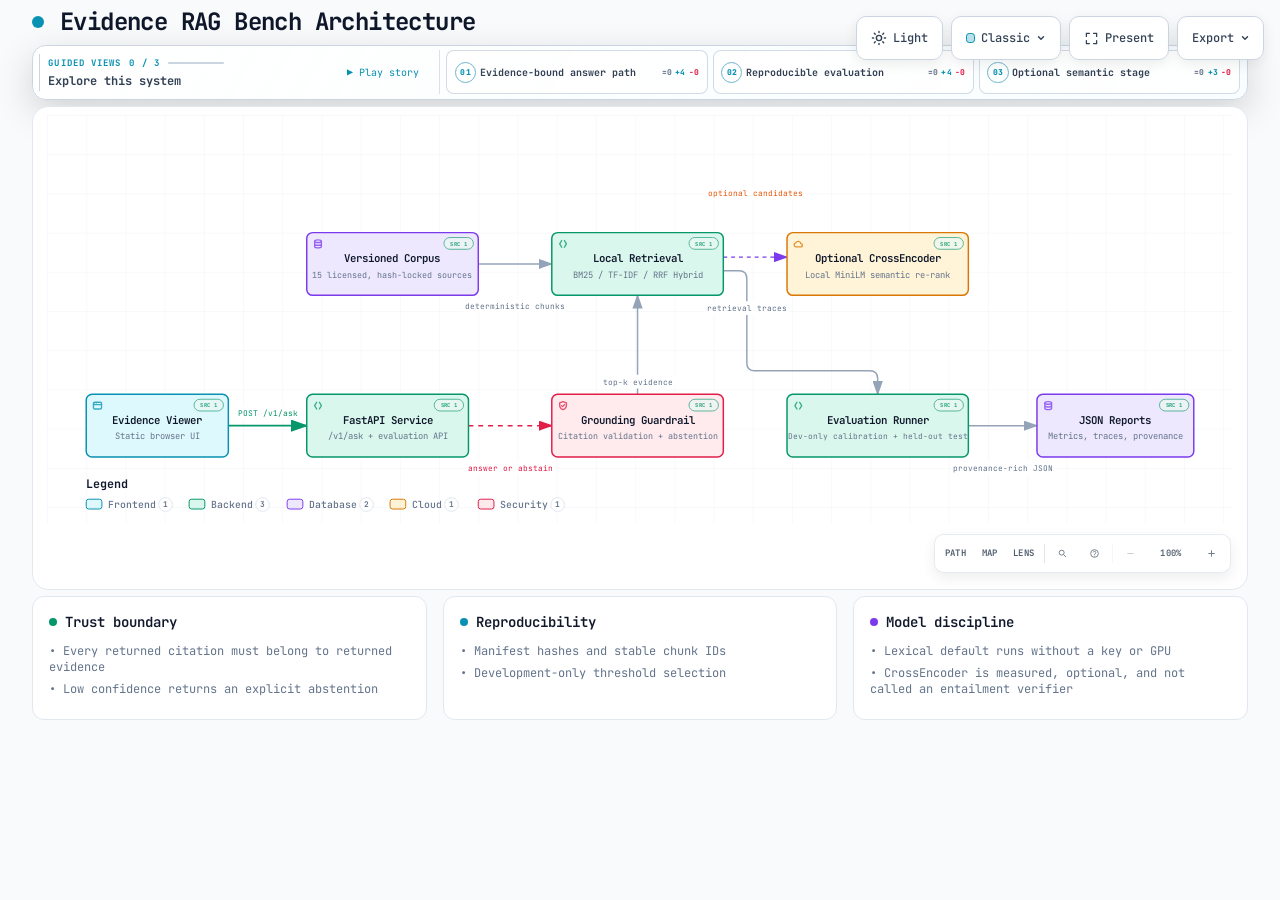
==== docs/architecture/evidence-rag-bench-architecture.html @ e5281556 "docs: showcase architecture and benchmark evidence" ====
<!DOCTYPE html>
<html lang="en" data-theme="dark" data-preset="classic">
<head>
  <meta charset="UTF-8">
  <meta name="viewport" content="width=device-width, initial-scale=1.0">
  <meta name="generator" content="archify 2.16.0-dev.0">
  <title>Evidence RAG Bench Architecture Diagram</title>
  <script>
    // Resolve the theme before first paint so light-preference users don't
    // see a dark flash. The toolbar script below re-applies with UI state.
    (function () {
      try {
        var theme = null;
        try {
          var param = new URLSearchParams(window.location.search).get('theme');
          if (param === 'light' || param === 'dark') theme = param;
          if (new URLSearchParams(window.location.search).get('embed') === '1') {
            document.documentElement.setAttribute('data-embed', 'true');
          }
          if (new URLSearchParams(window.location.search).get('present') === '1') {
            document.documentElement.setAttribute('data-present', 'true');
          }
        } catch (_) {}
        if (!theme) {
          try { theme = localStorage.getItem('archify-theme'); } catch (_) {}
        }
        if (theme !== 'light' && theme !== 'dark') {
          theme = window.matchMedia('(prefers-color-scheme: light)').matches ? 'light' : 'dark';
        }
        document.documentElement.setAttribute('data-theme', theme);
      } catch (_) {}
    })();
  </script>
  <!-- Async font load: a blackholed network must not block first paint.
       The body font stack falls back to system monospace until it lands. -->
  <link rel="preconnect" href="https://fonts.gstatic.com" crossorigin>
  <link href="https://fonts.googleapis.com/css2?family=JetBrains+Mono:wght@400;500;600;700&display=swap"
        rel="stylesheet" media="print" onload="this.media='all'">
  <noscript>
    <link href="https://fonts.googleapis.com/css2?family=JetBrains+Mono:wght@400;500;600;700&display=swap" rel="stylesheet">
  </noscript>
  <style>
    /* ==========================================================
       THEME VARIABLES — switch by toggling [data-theme] on <html>
       ========================================================== */
    :root,
    [data-theme="dark"] {
      --bg: #020617;
      --grid: #1e293b;
      --text: #ffffff;
      --text-muted: #94a3b8;
      --text-dim: #475569;
      /* UI chrome and menu hints need more contrast than SVG .t-dim accents */
      --text-faint: #7d8da1;

      --panel: rgba(15, 23, 42, 0.5);
      --panel-border: #1e293b;
      --lane-fill: rgba(15, 23, 42, 0.22);
      --lane-stroke: #334155;

      --arrow: #64748b;
      --arrow-emphasis: #34d399;

      /* Opaque mask color used behind semi-transparent component fills
         so the arrows drawn underneath are properly hidden. */
      --mask: #0f172a;

      --frontend-fill:    rgba(8, 51, 68, 0.4);
      --frontend-stroke:  #22d3ee;
      --backend-fill:     rgba(6, 78, 59, 0.4);
      --backend-stroke:   #34d399;
      --database-fill:    rgba(76, 29, 149, 0.4);
      --database-stroke:  #a78bfa;
      --cloud-fill:       rgba(120, 53, 15, 0.3);
      --cloud-stroke:     #fbbf24;
      --security-fill:    rgba(136, 19, 55, 0.4);
      --security-stroke:  #fb7185;
      --messagebus-fill:  rgba(251, 146, 60, 0.3);
      --messagebus-stroke:#fb923c;
      --external-fill:    rgba(30, 41, 59, 0.5);
      --external-stroke:  #94a3b8;

      --toolbar-bg:       rgba(15, 23, 42, 0.8);
      --toolbar-border:   #334155;
      --toolbar-text:     #e2e8f0;
      --toolbar-hover:    rgba(15, 23, 42, 0.95);
      --toolbar-menu-bg:  #0f172a;
    }

    [data-theme="light"] {
      --bg: #f8fafc;
      --grid: #e2e8f0;
      --text: #0f172a;
      --text-muted: #64748b;
      --text-dim: #94a3b8;
      --text-faint: #64748b;

      --panel: #ffffff;
      --panel-border: #e2e8f0;
      --lane-fill: rgba(248, 250, 252, 0.65);
      --lane-stroke: #cbd5e1;

      --arrow: #94a3b8;
      --arrow-emphasis: #059669;

      --mask: #ffffff;

      --frontend-fill:    rgba(34, 211, 238, 0.15);
      --frontend-stroke:  #0891b2;
      --backend-fill:     rgba(52, 211, 153, 0.18);
      --backend-stroke:   #059669;
      --database-fill:    rgba(167, 139, 250, 0.2);
      --database-stroke:  #7c3aed;
      --cloud-fill:       rgba(251, 191, 36, 0.18);
      --cloud-stroke:     #d97706;
      --security-fill:    rgba(251, 113, 133, 0.15);
      --security-stroke:  #e11d48;
      --messagebus-fill:  rgba(251, 146, 60, 0.15);
      --messagebus-stroke:#ea580c;
      --external-fill:    rgba(148, 163, 184, 0.18);
      --external-stroke:  #64748b;

      --toolbar-bg:       rgba(255, 255, 255, 0.92);
      --toolbar-border:   #cbd5e1;
      --toolbar-text:     #334155;
      --toolbar-hover:    #ffffff;
      --toolbar-menu-bg:  #ffffff;
    }

    /* ==========================================================
       SIGNAL FLOW — an opt-in, motion-forward visual preset.
       The variables also target a standalone exported SVG, whose
       root carries data-preset and data-theme directly.
       ========================================================== */
    [data-preset="signal-flow"][data-theme="dark"] {
      --bg: #030711;
      --grid: #15233a;
      --panel: rgba(6, 14, 28, 0.78);
      --panel-border: #1d3350;
      --lane-fill: rgba(9, 22, 40, 0.5);
      --lane-stroke: #2c4564;
      --text: #f5fbff;
      --text-muted: #9eb0c7;
      --text-dim: #52667f;
      --text-faint: #7890ad;
      --mask: #07101e;
      --frontend-fill: rgba(6, 182, 212, 0.14);
      --frontend-stroke: #67e8f9;
      --backend-fill: rgba(16, 185, 129, 0.14);
      --backend-stroke: #5eead4;
      --database-fill: rgba(139, 92, 246, 0.16);
      --database-stroke: #c4b5fd;
      --cloud-fill: rgba(245, 158, 11, 0.13);
      --cloud-stroke: #fcd34d;
      --security-fill: rgba(244, 63, 94, 0.13);
      --security-stroke: #fda4af;
      --messagebus-fill: rgba(249, 115, 22, 0.13);
      --messagebus-stroke: #fdba74;
      --external-fill: rgba(71, 85, 105, 0.24);
      --external-stroke: #a5b4c7;
      --arrow: #7890ad;
      --arrow-emphasis: #2dd4bf;
      --toolbar-bg: rgba(7, 16, 30, 0.86);
      --toolbar-border: #29415f;
      --toolbar-menu-bg: #07101e;
    }

    [data-preset="signal-flow"][data-theme="light"] {
      --bg: #f4f9fc;
      --grid: #d4e5ee;
      --panel: rgba(255, 255, 255, 0.82);
      --panel-border: #bfd5e2;
      --lane-fill: rgba(232, 243, 248, 0.62);
      --lane-stroke: #a9c5d5;
      --text: #102638;
      --text-muted: #587287;
      --text-dim: #8aa2b4;
      --text-faint: #668397;
      --mask: #ffffff;
      --frontend-fill: rgba(6, 182, 212, 0.09);
      --frontend-stroke: #0789a1;
      --backend-fill: rgba(5, 150, 105, 0.09);
      --backend-stroke: #087f69;
      --database-fill: rgba(124, 58, 237, 0.09);
      --database-stroke: #7254c7;
      --cloud-fill: rgba(217, 119, 6, 0.08);
      --cloud-stroke: #b9670b;
      --security-fill: rgba(225, 29, 72, 0.08);
      --security-stroke: #c53a59;
      --messagebus-fill: rgba(234, 88, 12, 0.08);
      --messagebus-stroke: #c65f27;
      --external-fill: rgba(100, 116, 139, 0.1);
      --external-stroke: #607a8c;
      --arrow: #7b97aa;
      --arrow-emphasis: #0d9488;
    }

    /* ==========================================================
       BLUEPRINT — a review-first drafting preset for deployment,
       infrastructure, and technical design documentation. It keeps
       the same semantic palette and geometry while trading glow for
       precise grid contrast, squared materials, and drafting marks.
       ========================================================== */
    [data-preset="blueprint"][data-theme="dark"] {
      --bg: #06131f;
      --grid: #17425a;
      --panel: rgba(7, 27, 43, 0.9);
      --panel-border: #27627f;
      --lane-fill: rgba(10, 43, 66, 0.36);
      --lane-stroke: #34799a;
      --text: #e3f6ff;
      --text-muted: #91b8ca;
      --text-dim: #557e92;
      --text-faint: #739caf;
      --mask: #0a2031;
      --frontend-fill: rgba(26, 157, 193, 0.14);
      --frontend-stroke: #66d9ef;
      --backend-fill: rgba(31, 155, 124, 0.13);
      --backend-stroke: #69dfbd;
      --database-fill: rgba(120, 105, 196, 0.14);
      --database-stroke: #b4a8ff;
      --cloud-fill: rgba(197, 145, 43, 0.13);
      --cloud-stroke: #ffd166;
      --security-fill: rgba(199, 76, 104, 0.13);
      --security-stroke: #ff8da1;
      --messagebus-fill: rgba(207, 112, 49, 0.13);
      --messagebus-stroke: #ffad66;
      --external-fill: rgba(84, 119, 139, 0.18);
      --external-stroke: #a7cad9;
      --arrow: #78a3b7;
      --arrow-emphasis: #64dfc1;
      --toolbar-bg: rgba(7, 28, 45, 0.92);
      --toolbar-border: #34799a;
      --toolbar-text: #d8f3ff;
      --toolbar-hover: rgba(18, 58, 83, 0.95);
      --toolbar-menu-bg: #0a2031;
    }

    [data-preset="blueprint"][data-theme="light"] {
      --bg: #edf7fa;
      --grid: #b5d5e1;
      --panel: rgba(249, 253, 255, 0.94);
      --panel-border: #78aabd;
      --lane-fill: rgba(210, 232, 240, 0.42);
      --lane-stroke: #83b2c4;
      --text: #123344;
      --text-muted: #4e7486;
      --text-dim: #86a6b4;
      --text-faint: #668c9d;
      --mask: #f9fdff;
      --frontend-fill: rgba(8, 145, 178, 0.08);
      --frontend-stroke: #087f9c;
      --backend-fill: rgba(5, 128, 101, 0.08);
      --backend-stroke: #08755f;
      --database-fill: rgba(100, 75, 180, 0.08);
      --database-stroke: #6757a8;
      --cloud-fill: rgba(181, 120, 15, 0.08);
      --cloud-stroke: #a86609;
      --security-fill: rgba(190, 48, 80, 0.07);
      --security-stroke: #b32f50;
      --messagebus-fill: rgba(196, 81, 22, 0.07);
      --messagebus-stroke: #b65120;
      --external-fill: rgba(79, 112, 128, 0.08);
      --external-stroke: #506f7e;
      --arrow: #6d93a5;
      --arrow-emphasis: #087f69;
      --toolbar-bg: rgba(247, 252, 254, 0.94);
      --toolbar-border: #8ab5c5;
      --toolbar-text: #294f61;
      --toolbar-hover: #ffffff;
      --toolbar-menu-bg: #f9fdff;
    }

    /* ==========================================================
       EDITORIAL — a warm, publication-minded preset for design
       reviews, launch notes, and documentation. The diagram keeps
       the same semantic palette and exact geometry, but trades
       software chrome for paper, ink, ruled structure, and one
       restrained vermilion accent.
       ========================================================== */
    [data-preset="editorial"][data-theme="dark"] {
      --bg: #181611;
      --grid: #39342a;
      --panel: rgba(35, 31, 24, 0.96);
      --panel-border: #625a4a;
      --lane-fill: rgba(52, 46, 35, 0.46);
      --lane-stroke: #726957;
      --text: #f4eddf;
      --text-muted: #b9ae9b;
      --text-dim: #776e60;
      --text-faint: #9d917e;
      --mask: #231f18;
      --frontend-fill: rgba(43, 133, 142, 0.16);
      --frontend-stroke: #7fc6c7;
      --backend-fill: rgba(63, 132, 92, 0.16);
      --backend-stroke: #8fc29e;
      --database-fill: rgba(117, 91, 141, 0.17);
      --database-stroke: #c0a4d0;
      --cloud-fill: rgba(170, 119, 49, 0.16);
      --cloud-stroke: #d8ad68;
      --security-fill: rgba(157, 69, 65, 0.17);
      --security-stroke: #df9085;
      --messagebus-fill: rgba(174, 79, 42, 0.16);
      --messagebus-stroke: #df946f;
      --external-fill: rgba(126, 115, 96, 0.18);
      --external-stroke: #b8ad99;
      --arrow: #948978;
      --arrow-emphasis: #dd6b3d;
      --toolbar-bg: rgba(35, 31, 24, 0.92);
      --toolbar-border: #625a4a;
      --toolbar-text: #eee5d5;
      --toolbar-hover: #302a20;
      --toolbar-menu-bg: #231f18;
    }

    [data-preset="editorial"][data-theme="light"] {
      --bg: #f2eee5;
      --grid: #d8d0c2;
      --panel: rgba(251, 248, 241, 0.97);
      --panel-border: #c4b9a6;
      --lane-fill: rgba(229, 221, 207, 0.42);
      --lane-stroke: #b8aa94;
      --text: #242018;
      --text-muted: #6f6658;
      --text-dim: #a09788;
      --text-faint: #817767;
      --mask: #fbf8f1;
      --frontend-fill: rgba(31, 117, 126, 0.09);
      --frontend-stroke: #287e84;
      --backend-fill: rgba(42, 119, 75, 0.09);
      --backend-stroke: #397b53;
      --database-fill: rgba(105, 75, 130, 0.09);
      --database-stroke: #765d86;
      --cloud-fill: rgba(157, 103, 31, 0.1);
      --cloud-stroke: #9a671f;
      --security-fill: rgba(153, 58, 52, 0.09);
      --security-stroke: #9e463f;
      --messagebus-fill: rgba(182, 70, 27, 0.09);
      --messagebus-stroke: #ad4b25;
      --external-fill: rgba(101, 91, 75, 0.09);
      --external-stroke: #746b5e;
      --arrow: #8a806f;
      --arrow-emphasis: #bb4c23;
      --toolbar-bg: rgba(251, 248, 241, 0.94);
      --toolbar-border: #c4b9a6;
      --toolbar-text: #40392f;
      --toolbar-hover: #fffdf8;
      --toolbar-menu-bg: #fbf8f1;
    }

    * { margin: 0; padding: 0; box-sizing: border-box; }

    body {
      font-family: 'JetBrains Mono', ui-monospace, SFMono-Regular, Menlo, Consolas, 'DejaVu Sans Mono', 'Liberation Mono', 'Noto Sans Mono CJK SC', 'PingFang SC', 'Hiragino Sans GB', 'Microsoft YaHei', monospace;
      background: var(--bg);
      min-height: 100vh;
      padding: 2rem;
      color: var(--text);
      transition: background 0.2s ease, color 0.2s ease;
    }

    html[data-preset="signal-flow"] body {
      background-image:
        radial-gradient(circle at 18% -8%, rgba(34, 211, 238, 0.14), transparent 34rem),
        radial-gradient(circle at 92% 18%, rgba(139, 92, 246, 0.12), transparent 30rem);
      background-attachment: fixed;
    }
    html[data-preset="signal-flow"][data-theme="light"] body {
      background-image:
        radial-gradient(circle at 18% -8%, rgba(6, 182, 212, 0.12), transparent 34rem),
        radial-gradient(circle at 92% 18%, rgba(139, 92, 246, 0.08), transparent 30rem);
    }
    html[data-preset="blueprint"] body {
      background-image:
        linear-gradient(var(--grid) 1px, transparent 1px),
        linear-gradient(90deg, var(--grid) 1px, transparent 1px);
      background-size: 32px 32px;
      background-position: -1px -1px;
      background-attachment: fixed;
    }
    html[data-preset="editorial"] body {
      background-image:
        linear-gradient(90deg, transparent 0, transparent 5.4rem, color-mix(in srgb, var(--security-stroke) 18%, transparent) 5.4rem, color-mix(in srgb, var(--security-stroke) 18%, transparent) calc(5.4rem + 1px), transparent calc(5.4rem + 1px)),
        repeating-linear-gradient(0deg, transparent 0, transparent 31px, color-mix(in srgb, var(--grid) 36%, transparent) 31px, color-mix(in srgb, var(--grid) 36%, transparent) 32px);
      background-attachment: fixed;
    }

    /* Gallery/embed mode keeps the generated artifact as the source of truth
       while presenting only its diagram surface inside a proof card. */
    html[data-embed="true"] body {
      min-height: 0;
      padding: 0;
      overflow: hidden;
      background: var(--bg);
      background-image: none;
    }
    html[data-embed="true"] .toolbar,
    html[data-embed="true"] .header,
    html[data-embed="true"] .cards,
    html[data-embed="true"] .diagram-nav,
    html[data-embed="true"] .overview-map,
    html[data-embed="true"] .focus-chip,
    html[data-embed="true"] .route-probe,
    html[data-embed="true"] .semantic-lens,
    html[data-embed="true"] .diagram-guide,
    html[data-embed="true"] .node-finder,
    html[data-embed="true"] .guided-views { display: none !important; }
    html[data-embed="true"] .container { max-width: none; }
    html[data-embed="true"] .diagram-container {
      padding: 0.5rem;
      border: 0;
      border-radius: 0;
      box-shadow: none;
    }
    html[data-embed="true"] .diagram-container svg { min-width: 0; }

    /* Share Chapter Cue lives in the HTML viewer layer, not inside the SVG.
       It gives one-shot embeds a title, authored note, truthful stop order,
       and lifecycle state while canonical diagram geometry stays untouched. */
    .share-chapter-cue { display: none; }
    html[data-embed="true"][data-share-playback="true"] .share-chapter-cue:not([hidden]),
    html[data-embed="true"][data-share-moment="true"] .share-chapter-cue:not([hidden]) {
      position: absolute;
      z-index: 18;
      top: 0.85rem;
      left: 50%;
      display: grid;
      grid-template-columns: auto minmax(9rem, 13.5rem) minmax(0, 1fr);
      align-items: center;
      gap: 0.45rem 0.85rem;
      width: min(52rem, calc(100% - 1.5rem));
      min-height: 3.35rem;
      padding: 0.55rem 0.75rem 0.65rem;
      overflow: hidden;
      border: 1px solid color-mix(in srgb, var(--frontend-stroke) 42%, var(--toolbar-border));
      border-radius: 0.75rem;
      background:
        linear-gradient(115deg, color-mix(in srgb, var(--frontend-fill) 52%, transparent), transparent 45%),
        color-mix(in srgb, var(--toolbar-menu-bg) 92%, transparent);
      color: var(--toolbar-text);
      box-shadow: 0 14px 42px rgba(0, 0, 0, 0.3), inset 0 1px 0 rgba(255, 255, 255, 0.045);
      backdrop-filter: blur(16px);
      pointer-events: none;
      animation: archify-share-cue-enter 280ms cubic-bezier(0.22, 1, 0.36, 1) both;
    }
    html[data-preset="blueprint"] .share-chapter-cue {
      border-radius: 0.2rem;
      background:
        linear-gradient(90deg, color-mix(in srgb, var(--frontend-fill) 46%, transparent), transparent 36%),
        var(--toolbar-menu-bg);
      box-shadow: 0 10px 28px rgba(0, 0, 0, 0.2);
      backdrop-filter: none;
    }
    html[data-preset="editorial"] .share-chapter-cue {
      border-color: var(--panel-border);
      background:
        linear-gradient(90deg, color-mix(in srgb, var(--security-fill) 58%, transparent), transparent 42%),
        var(--toolbar-menu-bg);
      box-shadow: 0 10px 30px color-mix(in srgb, #000 18%, transparent);
      backdrop-filter: none;
    }
    html[data-preset="editorial"] .share-chapter-state { color: var(--arrow-emphasis); }
    html[data-preset="editorial"] .share-chapter-state::before {
      border-radius: 0;
      box-shadow: none;
      transform: rotate(45deg) scale(0.8);
    }
    .share-chapter-index {
      display: grid;
      gap: 0.12rem;
      min-width: 5rem;
      padding-right: 0.75rem;
      border-right: 1px solid var(--toolbar-border);
    }
    .share-chapter-state {
      display: inline-flex;
      align-items: center;
      gap: 0.36rem;
      color: var(--frontend-stroke);
      font-size: 0.5rem;
      font-weight: 800;
      letter-spacing: 0.14em;
      text-transform: uppercase;
    }
    .share-chapter-state::before {
      width: 0.38rem;
      height: 0.38rem;
      border-radius: 50%;
      background: currentColor;
      box-shadow: 0 0 10px currentColor;
      content: '';
    }
    .share-chapter-cue[data-state="playing"] .share-chapter-state::before {
      animation: archify-share-cue-pulse 1.15s ease-in-out infinite;
    }
    .share-chapter-count {
      color: var(--text-faint);
      font-size: 0.5rem;
      font-weight: 700;
      letter-spacing: 0.08em;
      text-transform: uppercase;
    }
    .share-chapter-copy { min-width: 0; }
    .share-chapter-copy strong,
    .share-chapter-copy small,
    .share-chapter-route {
      display: block;
      overflow: hidden;
      text-overflow: ellipsis;
      white-space: nowrap;
    }
    .share-chapter-copy strong {
      color: var(--toolbar-text);
      font-size: 0.6875rem;
      line-height: 1.35;
    }
    .share-chapter-copy small {
      margin-top: 0.08rem;
      color: var(--text-muted);
      font-size: 0.5rem;
      line-height: 1.35;
    }
    .share-chapter-route {
      color: color-mix(in srgb, var(--frontend-stroke) 76%, var(--text-muted));
      font-size: 0.5625rem;
      font-weight: 650;
      letter-spacing: 0.015em;
      text-align: right;
    }
    .share-chapter-progress {
      position: absolute;
      right: 0;
      bottom: 0;
      left: 0;
      height: 2px;
      overflow: hidden;
      background: color-mix(in srgb, var(--toolbar-border) 72%, transparent);
    }
    .share-chapter-progress span {
      display: block;
      width: 100%;
      height: 100%;
      background: linear-gradient(90deg, var(--frontend-stroke), var(--database-stroke));
      box-shadow: 0 0 12px var(--frontend-stroke);
      transform: scaleX(0);
      transform-origin: left center;
    }

    /* Presentation Stage is a viewer-only layer: it gives the live diagram
       the viewport while keeping guided views, theme, focus, and exports real.
       Embed mode wins when both query parameters are present. */
    html[data-present="true"]:not([data-embed="true"]) body {
      height: 100dvh;
      min-height: 0;
      padding: 1rem;
      overflow: hidden;
    }
    html[data-present="true"]:not([data-embed="true"]) .container {
      display: flex;
      flex-direction: column;
      gap: 0.75rem;
      width: 100%;
      max-width: none;
      height: calc(100dvh - 2rem);
    }
    html[data-present="true"]:not([data-embed="true"]) .header {
      flex: none;
      min-width: 0;
      margin: 0;
      padding-right: 23rem;
    }
    html[data-present="true"]:not([data-embed="true"]) .header-row { margin-bottom: 0.25rem; }
    html[data-present="true"]:not([data-embed="true"]) .subtitle {
      overflow: hidden;
      text-overflow: ellipsis;
      white-space: nowrap;
    }
    html[data-present="true"]:not([data-embed="true"]) .guided-views {
      flex: none;
      margin-bottom: 0;
    }
    html[data-present="true"]:not([data-embed="true"]) .diagram-container {
      display: flex;
      flex: 1 1 auto;
      align-items: center;
      justify-content: center;
      min-height: 0;
      padding: 0.75rem;
      padding-bottom: calc(0.75rem + var(--archify-nav-reserve));
    }
    html[data-present="true"]:not([data-embed="true"]) .diagram-container > svg {
      flex: 1 1 auto;
      height: 100%;
      min-height: 0;
      width: 100%;
      min-width: 0;
    }
    html[data-present="true"]:not([data-embed="true"]) .cards { display: none; }
    html[data-present="true"]:not([data-embed="true"]) #btn-present {
      border-color: var(--frontend-stroke);
      color: var(--frontend-stroke);
    }

    /* The reader owns only the outer scale. Wide diagrams keep one authored
       SVG/viewBox while the runtime chooses a desktop width from the actual
       vertical budget. This avoids device-specific files and breakpoint
       jumps between a laptop and a tall monitor. */
    .container {
      width: 100%;
      max-width: var(--archify-reader-width, 1440px);
      margin: 0 auto;
    }
    @media (min-width: 768px) and (max-height: 920px) {
      .header { margin-bottom: 1rem; }
      .diagram-container { padding: 1rem; }
      .cards { margin-top: 1rem; }
      .card { padding: 1rem; }
    }

    .header { margin-bottom: 1.5rem; padding-right: 29.5rem; }

    html[data-preset="signal-flow"] .header,
    html[data-preset="blueprint"] .header,
    html[data-preset="editorial"] .header { padding-right: 29.5rem; }

    .header-row {
      display: flex;
      align-items: center;
      gap: 1rem;
      margin-bottom: 0.5rem;
    }

    .pulse-dot {
      width: 12px;
      height: 12px;
      background: var(--frontend-stroke);
      border-radius: 50%;
      animation: none;
    }

    html[data-motion-capable="true"] .pulse-dot { animation: pulse 2s infinite; }

    @keyframes pulse {
      0%, 100% { opacity: 1; }
      50% { opacity: 0.5; }
    }

    h1 {
      font-size: 1.5rem;
      font-weight: 700;
      letter-spacing: -0.025em;
    }

    .subtitle {
      color: var(--text-muted);
      font-size: 0.875rem;
      margin-left: 1.75rem;
    }

    html[data-preset="signal-flow"] .header-row::after {
      content: attr(data-preset-badge-signal-flow);
      margin-left: auto;
      color: var(--frontend-stroke);
      border: 1px solid var(--frontend-stroke);
      border-radius: 999px;
      padding: 0.28rem 0.6rem;
      font-size: 0.625rem;
      letter-spacing: 0.12em;
      opacity: 0.82;
      box-shadow: 0 0 20px rgba(34, 211, 238, 0.12);
      white-space: nowrap;
    }

    html[data-preset="blueprint"] .pulse-dot {
      width: 10px;
      height: 10px;
      border: 1px solid var(--frontend-stroke);
      border-radius: 1px;
      background: transparent;
      box-shadow: inset 0 0 0 2px var(--bg);
      transform: rotate(45deg);
      animation: none;
    }
    html[data-preset="blueprint"] .header-row::after {
      content: attr(data-preset-badge-blueprint);
      margin-left: auto;
      padding: 0.28rem 0.55rem;
      border-top: 1px solid var(--frontend-stroke);
      border-bottom: 1px solid var(--frontend-stroke);
      color: var(--frontend-stroke);
      font-size: 0.5625rem;
      font-weight: 700;
      letter-spacing: 0.14em;
      white-space: nowrap;
    }

    html[data-preset="editorial"] h1,
    html[data-preset="editorial"] .card h3 {
      font-family: Georgia, 'Times New Roman', 'Songti SC', STSong, serif;
      letter-spacing: -0.02em;
    }
    html[data-preset="editorial"] h1 { font-size: 1.72rem; font-weight: 600; }
    html[data-preset="editorial"] .pulse-dot {
      width: 9px;
      height: 9px;
      border: 1px solid var(--arrow-emphasis);
      border-radius: 0;
      background: var(--arrow-emphasis);
      box-shadow: 0 0 0 3px color-mix(in srgb, var(--arrow-emphasis) 14%, transparent);
      transform: rotate(45deg);
      animation: none;
    }
    html[data-preset="editorial"] .header-row::after {
      content: attr(data-preset-badge-editorial);
      margin-left: auto;
      padding: 0.32rem 0 0.24rem;
      border-bottom: 2px solid var(--arrow-emphasis);
      color: var(--arrow-emphasis);
      font-family: Georgia, 'Times New Roman', serif;
      font-size: 0.625rem;
      font-style: italic;
      font-weight: 600;
      letter-spacing: 0.08em;
      white-space: nowrap;
    }

    .diagram-container {
      --archify-nav-reserve: 0px;
      background: var(--panel);
      border-radius: 1rem;
      border: 1px solid var(--panel-border);
      padding: 1.5rem;
      padding-bottom: calc(1.5rem + var(--archify-nav-reserve));
      overflow: hidden;
      position: relative;
    }

    html[data-preset="signal-flow"] .diagram-container {
      position: relative;
      overflow: hidden;
      background: linear-gradient(180deg, rgba(8, 20, 38, 0.82), rgba(3, 8, 18, 0.94));
      box-shadow: inset 0 1px 0 rgba(255, 255, 255, 0.04), 0 28px 80px rgba(0, 0, 0, 0.34);
    }
    html[data-preset="signal-flow"][data-theme="light"] .diagram-container {
      background: linear-gradient(180deg, rgba(255, 255, 255, 0.9), rgba(237, 246, 250, 0.94));
      box-shadow: inset 0 1px 0 rgba(255, 255, 255, 0.72), 0 24px 60px rgba(45, 78, 99, 0.12);
    }
    html[data-preset="blueprint"] .diagram-container {
      border-color: var(--panel-border);
      border-radius: 0.35rem;
      background: var(--panel);
      box-shadow:
        inset 0 0 0 1px color-mix(in srgb, var(--panel-border) 34%, transparent),
        0 18px 48px rgba(0, 0, 0, 0.16);
    }
    html[data-preset="blueprint"] .diagram-container::after {
      content: "";
      position: absolute;
      z-index: 10;
      inset: 0.7rem;
      pointer-events: none;
      background:
        linear-gradient(var(--frontend-stroke), var(--frontend-stroke)) left top / 1.35rem 1px no-repeat,
        linear-gradient(var(--frontend-stroke), var(--frontend-stroke)) left top / 1px 1.35rem no-repeat,
        linear-gradient(var(--frontend-stroke), var(--frontend-stroke)) right top / 1.35rem 1px no-repeat,
        linear-gradient(var(--frontend-stroke), var(--frontend-stroke)) right top / 1px 1.35rem no-repeat,
        linear-gradient(var(--frontend-stroke), var(--frontend-stroke)) left bottom / 1.35rem 1px no-repeat,
        linear-gradient(var(--frontend-stroke), var(--frontend-stroke)) left bottom / 1px 1.35rem no-repeat,
        linear-gradient(var(--frontend-stroke), var(--frontend-stroke)) right bottom / 1.35rem 1px no-repeat,
        linear-gradient(var(--frontend-stroke), var(--frontend-stroke)) right bottom / 1px 1.35rem no-repeat;
      opacity: 0.58;
    }
    html[data-preset="editorial"] .diagram-container {
      overflow: hidden;
      border-color: var(--panel-border);
      border-radius: 0.38rem;
      background:
        linear-gradient(90deg, color-mix(in srgb, var(--security-fill) 58%, transparent), transparent 12%),
        var(--panel);
      box-shadow:
        0 1px 0 color-mix(in srgb, var(--text) 6%, transparent),
        0 18px 48px color-mix(in srgb, #000 19%, transparent);
    }
    html[data-preset="editorial"] .diagram-container::after {
      position: absolute;
      z-index: 10;
      top: 0.72rem;
      right: 1.25rem;
      padding: 0.2rem 0.52rem;
      border: 1px solid var(--panel-border);
      background: var(--panel);
      color: var(--arrow-emphasis);
      content: attr(data-preset-badge-editorial-plate);
      font-family: Georgia, 'Times New Roman', serif;
      font-size: 0.52rem;
      font-style: italic;
      font-weight: 600;
      letter-spacing: 0.09em;
      pointer-events: none;
    }
    html[data-embed="true"][data-preset="editorial"] .diagram-container::after { display: none; }
    html[data-motion-capable="true"][data-preset="signal-flow"][data-ambient-motion="running"] .diagram-container::before {
      content: "";
      position: absolute;
      inset: 0;
      pointer-events: none;
      background: linear-gradient(115deg, transparent 28%, rgba(103, 232, 249, 0.035) 48%, transparent 68%);
      transform: translateX(-70%);
      animation: archify-signal-scan 4.8s ease-in-out 1 both;
    }

    /* Motion Governor gives the reader a real static state and gives the
       strongest semantic action the only motion budget. Atmosphere resets to
       its authored base instead of freezing mid-cycle. Static artifacts never
       start a decorative pulse or scan. */
    html:not([data-motion-capable="true"]) svg[data-animation="trace"] [data-animate] {
      animation: none !important;
    }
    html[data-motion="still"] .pulse-dot,
    html[data-motion="still"] .diagram-container::before,
    html[data-motion="still"] svg[data-animation="trace"] [data-animate],
    html[data-motion-owner] .pulse-dot,
    html[data-motion-owner] .diagram-container::before,
    html[data-motion-owner] svg[data-animation="trace"] [data-animate],
    html[data-embed="true"] .pulse-dot,
    html[data-embed="true"] .diagram-container::before,
    html[data-share-playback="true"] .pulse-dot,
    html[data-share-playback="true"] .diagram-container::before,
    html[data-document-hidden="true"] .pulse-dot,
    html[data-document-hidden="true"] .diagram-container::before,
    html[data-document-hidden="true"] svg[data-animation="trace"] [data-animate] {
      animation: none !important;
    }
    html[data-motion="still"] .diagram-container::before,
    html[data-motion-owner] .diagram-container::before,
    html[data-embed="true"] .diagram-container::before,
    html[data-share-playback="true"] .diagram-container::before {
      opacity: 0;
    }
    html[data-motion="still"] .guided-view-progress span,
    html[data-motion="still"] .guided-story-caption,
    html[data-motion="still"] .story-trail-flow,
    html[data-motion="still"] .intent-trace-flow,
    html[data-motion="still"] .route-probe-flow,
    html[data-motion="still"] .route-journey-flow,
    html[data-motion="still"] .semantic-lens-flow,
    html[data-motion="still"] .diagram-guide,
    html[data-motion="still"] [data-story-step],
    html[data-motion="still"] .overview-map-live,
    html[data-motion="still"] .guided-view-stop,
    html[data-motion="still"] .share-chapter-cue,
    html[data-motion="still"] .share-chapter-state::before,
    html[data-motion="still"] .share-chapter-progress span,
    html[data-document-hidden="true"] .guided-view-progress span,
    html[data-document-hidden="true"] .story-trail-flow,
    html[data-document-hidden="true"] .intent-trace-flow,
    html[data-document-hidden="true"] .route-probe-flow,
    html[data-document-hidden="true"] .route-journey-flow,
    html[data-document-hidden="true"] .semantic-lens-flow,
    html[data-document-hidden="true"] .diagram-guide,
    html[data-document-hidden="true"] [data-story-step],
    html[data-document-hidden="true"] .overview-map-live,
    html[data-document-hidden="true"] .guided-view-stop,
    html[data-document-hidden="true"] .share-chapter-cue,
    html[data-document-hidden="true"] .share-chapter-state::before,
    html[data-document-hidden="true"] .share-chapter-progress span {
      animation: none !important;
    }
    html[data-motion="still"] .guided-view-progress span {
      transform: scaleX(1) !important;
    }
    html[data-motion="still"] svg[data-story-playing="true"] .story-trail-flow {
      stroke-dasharray: none;
      stroke-dashoffset: 0;
      opacity: 0.55;
    }
    html[data-motion="still"] .intent-trace-flow,
    html[data-motion="still"] .route-probe-flow {
      stroke-dasharray: none;
      stroke-dashoffset: 0;
      opacity: 0.72;
    }
    html[data-motion="still"] .route-journey-overlay,
    html[data-document-hidden="true"] .route-journey-overlay { display: none !important; }
    html[data-motion="still"] .relationship-pulse-overlay,
    html[data-motion="still"] .story-carrier-overlay,
    html[data-document-hidden="true"] .story-carrier-overlay { display: none !important; }
    html[data-motion="still"] .chapter-handoff-overlay { display: none !important; }
    html[data-motion="still"] .chapter-handoff-anchor { animation: none !important; }
    html[data-motion="still"] .guided-view-chapter,
    html[data-motion="still"] svg [data-node-id],
    html[data-motion="still"] svg [data-edge-from],
    html[data-motion="still"] svg [data-detail],
    html[data-motion="still"] svg [data-detail-anchor],
    html[data-motion="still"] svg [data-legend-hit],
    html[data-motion="still"] svg {
      transition: none !important;
    }

    svg {
      width: 100%;
      min-width: min(900px, 100%);
      display: block;
      transform-origin: 0 0;
      transition: transform 0.18s ease;
    }

    .diagram-container.is-camera-moving svg {
      transition: transform 0.42s cubic-bezier(0.22, 1, 0.36, 1);
    }
    .diagram-container.is-camera-transaction svg { transition: none; }
    .diagram-container.is-pannable { cursor: grab; }
    .diagram-container.is-panning { cursor: grabbing; user-select: none; }
    .diagram-container.is-panning svg { transition: none; }

    .diagram-nav {
      position: absolute;
      right: 1rem;
      bottom: 1rem;
      z-index: 12;
      display: inline-flex;
      align-items: center;
      max-width: calc(100% - 2rem);
      padding: 0.15rem;
      gap: 0;
      overflow-x: auto;
      border: 1px solid color-mix(in srgb, var(--toolbar-border) 48%, transparent);
      border-radius: 0.58rem;
      background: color-mix(in srgb, var(--toolbar-bg) 82%, transparent);
      box-shadow: 0 5px 14px rgba(0, 0, 0, 0.07);
      backdrop-filter: blur(10px);
      scrollbar-width: none;
    }
    .diagram-nav::-webkit-scrollbar { display: none; }
    .diagram-nav button,
    .focus-chip button,
    .guided-views button {
      border: 0;
      background: transparent;
      color: var(--toolbar-text);
      font: inherit;
      cursor: pointer;
    }
    .diagram-nav button {
      min-width: 2rem;
      height: 2rem;
      padding: 0 0.35rem;
      border-radius: 0.35rem;
      color: color-mix(in srgb, var(--toolbar-text) 68%, transparent);
      font-size: 0.56rem;
      font-weight: 600;
      letter-spacing: 0.02em;
      transition: background 0.15s, color 0.15s;
    }
    .diagram-nav button:hover,
    .diagram-nav button:focus-visible,
    .focus-chip button:hover,
    .focus-chip button:focus-visible,
    .guided-views button:hover,
    .guided-views button:focus-visible { background: var(--toolbar-hover); }
    .diagram-nav button:focus-visible,
    .focus-chip button:focus-visible,
    .guided-views button:focus-visible {
      outline: 2px solid var(--frontend-stroke);
      outline-offset: 1px;
    }
    .diagram-nav button:disabled { opacity: 0.38; cursor: default; }
    .diagram-nav button:disabled:hover { background: transparent; }
    .diagram-nav #btn-route-probe,
    .diagram-nav #btn-overview-map,
    .diagram-nav #btn-semantic-lens {
      min-width: auto;
      padding-inline: 0.5rem;
      color: color-mix(in srgb, var(--toolbar-text) 86%, transparent);
      font-weight: 650;
    }
    .diagram-nav #btn-node-finder,
    .diagram-nav [data-view="out"] {
      position: relative;
      margin-left: 0.25rem;
    }
    .diagram-nav #btn-node-finder::before,
    .diagram-nav [data-view="out"]::before {
      position: absolute;
      top: 0.4rem;
      bottom: 0.4rem;
      left: -0.13rem;
      width: 1px;
      background: color-mix(in srgb, var(--toolbar-border) 62%, transparent);
      content: "";
      pointer-events: none;
    }
    .diagram-nav-icon {
      display: block;
      width: 0.72rem;
      height: 0.72rem;
      margin: auto;
      background: currentColor;
      -webkit-mask-position: center;
      -webkit-mask-repeat: no-repeat;
      -webkit-mask-size: contain;
      mask-position: center;
      mask-repeat: no-repeat;
      mask-size: contain;
    }
    .diagram-nav-icon.find {
      -webkit-mask-image: url("data:image/svg+xml,%3Csvg xmlns='http://www.w3.org/2000/svg' viewBox='0 0 20 20'%3E%3Ccircle cx='8.5' cy='8.5' r='4.5' fill='none' stroke='black' stroke-width='1.8'/%3E%3Cpath d='m12 12 4 4' fill='none' stroke='black' stroke-width='1.8' stroke-linecap='round'/%3E%3C/svg%3E");
      mask-image: url("data:image/svg+xml,%3Csvg xmlns='http://www.w3.org/2000/svg' viewBox='0 0 20 20'%3E%3Ccircle cx='8.5' cy='8.5' r='4.5' fill='none' stroke='black' stroke-width='1.8'/%3E%3Cpath d='m12 12 4 4' fill='none' stroke='black' stroke-width='1.8' stroke-linecap='round'/%3E%3C/svg%3E");
    }
    .diagram-nav-icon.guide {
      -webkit-mask-image: url("data:image/svg+xml,%3Csvg xmlns='http://www.w3.org/2000/svg' viewBox='0 0 20 20'%3E%3Ccircle cx='10' cy='10' r='7' fill='none' stroke='black' stroke-width='1.7'/%3E%3Cpath d='M7.8 7.3a2.4 2.4 0 014.6.9c0 1.8-2.4 2-2.4 3.7M10 14.9h.01' fill='none' stroke='black' stroke-width='1.7' stroke-linecap='round'/%3E%3C/svg%3E");
      mask-image: url("data:image/svg+xml,%3Csvg xmlns='http://www.w3.org/2000/svg' viewBox='0 0 20 20'%3E%3Ccircle cx='10' cy='10' r='7' fill='none' stroke='black' stroke-width='1.7'/%3E%3Cpath d='M7.8 7.3a2.4 2.4 0 014.6.9c0 1.8-2.4 2-2.4 3.7M10 14.9h.01' fill='none' stroke='black' stroke-width='1.7' stroke-linecap='round'/%3E%3C/svg%3E");
    }
    .diagram-nav-icon.minus {
      -webkit-mask-image: url("data:image/svg+xml,%3Csvg xmlns='http://www.w3.org/2000/svg' viewBox='0 0 20 20'%3E%3Cpath d='M5 10h10' fill='none' stroke='black' stroke-width='1.8' stroke-linecap='round'/%3E%3C/svg%3E");
      mask-image: url("data:image/svg+xml,%3Csvg xmlns='http://www.w3.org/2000/svg' viewBox='0 0 20 20'%3E%3Cpath d='M5 10h10' fill='none' stroke='black' stroke-width='1.8' stroke-linecap='round'/%3E%3C/svg%3E");
    }
    .diagram-nav-icon.plus {
      -webkit-mask-image: url("data:image/svg+xml,%3Csvg xmlns='http://www.w3.org/2000/svg' viewBox='0 0 20 20'%3E%3Cpath d='M10 5v10M5 10h10' fill='none' stroke='black' stroke-width='1.8' stroke-linecap='round'/%3E%3C/svg%3E");
      mask-image: url("data:image/svg+xml,%3Csvg xmlns='http://www.w3.org/2000/svg' viewBox='0 0 20 20'%3E%3Cpath d='M10 5v10M5 10h10' fill='none' stroke='black' stroke-width='1.8' stroke-linecap='round'/%3E%3C/svg%3E");
    }
    .diagram-nav [data-view="reset"] {
      display: inline-flex;
      align-items: center;
      justify-content: center;
      gap: 0.2rem;
      min-width: 3.1rem;
      padding-inline: 0.35rem;
    }
    .diagram-nav [data-view="reset"][data-detail-visible] {
      min-width: 3.8rem;
    }
    .diagram-nav-detail {
      color: color-mix(in srgb, var(--toolbar-text) 52%, transparent);
      font-size: 0.44rem;
      font-weight: 700;
      line-height: 1;
      letter-spacing: 0.07em;
    }
    .diagram-nav-percent {
      color: color-mix(in srgb, var(--toolbar-text) 84%, transparent);
      font-size: 0.55rem;
      font-weight: 650;
      line-height: 1;
    }
    .diagram-container[data-camera-indicator="true"] .diagram-nav-detail,
    .diagram-container[data-camera-indicator="true"] .diagram-nav-percent { color: var(--frontend-stroke); }
    .diagram-nav #btn-diagram-guide[aria-expanded="true"] {
      color: var(--cloud-stroke);
      background: var(--toolbar-hover);
    }

    /* Semantic Radar is a deliberately simplified, viewer-only overview. It
       uses authored node bounds and the live camera viewport rather than
       cloning the canonical SVG, so IDs, filters, animation, and export state
       stay singular and deterministic. */
    .overview-map {
      position: absolute;
      right: 1rem;
      bottom: calc(4.15rem + var(--archify-nav-reserve));
      z-index: 12;
      width: 11.25rem;
      overflow: hidden;
      border: 1px solid color-mix(in srgb, var(--frontend-stroke) 52%, var(--toolbar-border));
      border-radius: 0.78rem;
      background: var(--toolbar-menu-bg);
      color: var(--toolbar-text);
      box-shadow: 0 16px 42px rgba(0, 0, 0, 0.3);
      backdrop-filter: blur(16px);
      font-size: 0.625rem;
    }
    .overview-map[hidden] { display: none; }
    .overview-map[data-docked="true"] {
      position: fixed;
      right: var(--archify-radar-right, 1rem);
      top: var(--archify-radar-top, 1rem);
      bottom: auto;
    }
    .overview-map[data-docked="true"][data-dock-side="left"] {
      right: auto;
      left: var(--archify-radar-left, 1rem);
    }
    html[data-preset="blueprint"] .overview-map { border-radius: 0.28rem; }
    .overview-map-head {
      display: grid;
      grid-template-columns: auto minmax(0, 1fr) auto;
      align-items: center;
      gap: 0.45rem;
      min-height: 2.25rem;
      padding: 0.42rem 0.48rem 0.38rem 0.55rem;
      border-bottom: 1px solid var(--toolbar-border);
      background: linear-gradient(110deg, color-mix(in srgb, var(--frontend-fill) 45%, transparent), transparent 68%);
      cursor: grab;
      touch-action: none;
      user-select: none;
    }
    .overview-map[data-panel-dragging="true"] .overview-map-head { cursor: grabbing; }
    .overview-map[data-placement-invalid="true"] {
      border-color: var(--security-stroke);
      box-shadow: 0 0 0 2px color-mix(in srgb, var(--security-stroke) 34%, transparent), 0 16px 42px rgba(0, 0, 0, 0.3);
    }
    .overview-map[data-compact="true"] {
      width: 7.4rem;
    }
    .overview-map[data-compact="true"] .overview-map-head {
      grid-template-columns: minmax(0, 1fr) auto;
      gap: 0.24rem;
      min-height: 1.5rem;
      padding: 0.05rem 0.16rem 0.05rem 0.32rem;
      border-bottom: 0;
    }
    .overview-map[data-compact="true"] .overview-map-live,
    .overview-map[data-compact="true"] .overview-map-copy,
    .overview-map[data-compact="true"] .overview-map-surface,
    .overview-map[data-compact="true"] .overview-map-hint {
      display: none;
    }
    .overview-map[data-compact="true"] .overview-map-expand { display: inline-flex; }
    .overview-map[data-compact="true"] .overview-map-close {
      width: 1.15rem;
      height: 1.15rem;
      font-size: 0.72rem;
    }
    .overview-map-live {
      width: 0.42rem;
      height: 0.42rem;
      border-radius: 50%;
      background: var(--backend-stroke);
      box-shadow: 0 0 0 0 color-mix(in srgb, var(--backend-stroke) 52%, transparent);
      animation: archify-radar-live 2.4s ease-out infinite;
    }
    .overview-map-copy { min-width: 0; line-height: 1.1; }
    .overview-map-copy strong {
      display: block;
      overflow: hidden;
      color: var(--frontend-stroke);
      font-size: 0.59rem;
      letter-spacing: 0.12em;
      text-transform: uppercase;
      white-space: nowrap;
      text-overflow: ellipsis;
    }
    .overview-map-copy small {
      display: block;
      margin-top: 0.18rem;
      overflow: hidden;
      color: var(--text-faint);
      font-size: 0.52rem;
      letter-spacing: 0.04em;
      white-space: nowrap;
      text-overflow: ellipsis;
    }
    .overview-map-expand {
      display: none;
      align-items: center;
      justify-content: center;
      min-width: 0;
      height: 1.2rem;
      padding: 0 0.34rem;
      overflow: hidden;
      border: 0;
      border-radius: 0.3rem;
      background: transparent;
      color: var(--frontend-stroke);
      font: inherit;
      font-size: 0.49rem;
      font-weight: 700;
      letter-spacing: 0.06em;
      text-transform: uppercase;
      white-space: nowrap;
      cursor: pointer;
    }
    .overview-map-close {
      width: 1.55rem;
      height: 1.55rem;
      padding: 0;
      border: 0;
      border-radius: 0.34rem;
      background: transparent;
      color: var(--toolbar-text);
      font: inherit;
      font-size: 0.9rem;
      cursor: pointer;
    }
    .overview-map-expand:hover,
    .overview-map-expand:focus-visible,
    .overview-map-close:hover,
    .overview-map-close:focus-visible { background: var(--toolbar-hover); }
    .overview-map-expand:focus-visible,
    .overview-map-close:focus-visible,
    .overview-map-surface:focus-visible,
    .overview-map-node:focus-visible {
      outline: 2px solid var(--frontend-stroke);
      outline-offset: 1px;
    }
    .overview-map-surface {
      position: relative;
      height: 7rem;
      margin: 0.42rem;
      overflow: hidden;
      border: 1px solid color-mix(in srgb, var(--panel-border) 72%, transparent);
      border-radius: 0.42rem;
      background:
        linear-gradient(color-mix(in srgb, var(--panel-border) 26%, transparent) 1px, transparent 1px),
        linear-gradient(90deg, color-mix(in srgb, var(--panel-border) 26%, transparent) 1px, transparent 1px),
        color-mix(in srgb, var(--bg) 86%, transparent);
      background-size: 12px 12px;
      cursor: crosshair;
      touch-action: none;
    }
    html[data-preset="blueprint"] .overview-map-surface { border-radius: 0.1rem; }
    .overview-map-surface > svg {
      width: 100%;
      height: 100%;
      min-width: 0;
      transform: none !important;
      transition: none !important;
      display: block;
      overflow: visible;
    }
    .overview-map-node {
      fill: var(--backend-stroke);
      fill-opacity: 0.52;
      stroke: var(--backend-stroke);
      stroke-opacity: 0.86;
      vector-effect: non-scaling-stroke;
      cursor: pointer;
      transition: fill-opacity 140ms ease, stroke-width 140ms ease, filter 140ms ease;
    }
    .overview-map-node[data-kind="frontend"],
    .overview-map-node[data-kind="start"] { fill: var(--frontend-stroke); stroke: var(--frontend-stroke); }
    .overview-map-node[data-kind="database"],
    .overview-map-node[data-kind="success"] { fill: var(--database-stroke); stroke: var(--database-stroke); }
    .overview-map-node[data-kind="cloud"],
    .overview-map-node[data-kind="waiting"] { fill: var(--cloud-stroke); stroke: var(--cloud-stroke); }
    .overview-map-node[data-kind="messagebus"] { fill: var(--messagebus-stroke); stroke: var(--messagebus-stroke); }
    .overview-map-node[data-kind="security"],
    .overview-map-node[data-kind="decision"],
    .overview-map-node[data-kind="failure"] { fill: var(--security-stroke); stroke: var(--security-stroke); }
    .overview-map-node[data-kind="external"],
    .overview-map-node[data-kind="neutral"] { fill: var(--external-stroke); stroke: var(--external-stroke); }
    .overview-map-node[data-radar-active="true"],
    .overview-map-node:hover,
    .overview-map-node:focus-visible {
      fill-opacity: 0.92;
      stroke-width: 2.2;
      filter: drop-shadow(0 0 3px currentColor);
    }
    .overview-map-viewport {
      fill: color-mix(in srgb, var(--frontend-fill) 56%, transparent);
      stroke: var(--frontend-stroke);
      stroke-width: 2;
      vector-effect: non-scaling-stroke;
      pointer-events: none;
      filter: drop-shadow(0 0 3px color-mix(in srgb, var(--frontend-stroke) 54%, transparent));
    }
    .overview-map-hint {
      display: flex;
      justify-content: space-between;
      gap: 0.5rem;
      padding: 0 0.52rem 0.46rem;
      color: var(--text-faint);
      font-size: 0.49rem;
      letter-spacing: 0.06em;
      text-transform: uppercase;
    }
    .diagram-nav #btn-overview-map[aria-expanded="true"] {
      color: var(--frontend-stroke);
      background: var(--toolbar-hover);
    }
    .overview-map-feedback {
      position: absolute;
      right: 1rem;
      bottom: 4.15rem;
      z-index: 13;
      max-width: min(16rem, calc(100% - 2rem));
      padding: 0.38rem 0.55rem;
      border: 1px solid color-mix(in srgb, var(--frontend-stroke) 52%, var(--toolbar-border));
      border-radius: 0.5rem;
      background: var(--toolbar-menu-bg);
      color: var(--toolbar-text);
      box-shadow: 0 8px 24px rgba(0, 0, 0, 0.2);
      font-size: 0.52rem;
      line-height: 1.35;
      pointer-events: none;
    }
    .overview-map-feedback[hidden] { display: none; }
    .focus-chip[data-radar-yielded="true"] { display: none !important; }
    .diagram-nav #btn-route-probe[aria-pressed="true"] {
      color: var(--backend-stroke);
      background: var(--toolbar-hover);
    }
    .diagram-nav #btn-semantic-lens[aria-expanded="true"],
    .diagram-nav #btn-semantic-lens[aria-pressed="true"] {
      color: var(--database-stroke);
      background: var(--toolbar-hover);
    }

    /* Semantic Lens turns the compiled node-kind palette into an analytical
       legend. One kind reveals its real traffic; two kinds compare only their
       direct authored relationships. Geometry and the canonical SVG stay put. */
    .semantic-lens {
      position: absolute;
      right: 1rem;
      bottom: calc(4.15rem + var(--archify-nav-reserve));
      z-index: 24;
      width: min(20rem, calc(100% - 2rem));
      overflow: hidden;
      border: 1px solid color-mix(in srgb, var(--database-stroke) 58%, var(--toolbar-border));
      border-radius: 0.82rem;
      background:
        linear-gradient(135deg, color-mix(in srgb, var(--database-fill) 34%, transparent), transparent 48%),
        var(--toolbar-menu-bg);
      color: var(--toolbar-text);
      box-shadow: 0 18px 52px rgba(0, 0, 0, 0.36);
      backdrop-filter: blur(18px);
      animation: archify-lens-in 180ms cubic-bezier(0.22, 1, 0.36, 1);
    }
    .semantic-lens[hidden] { display: none; }
    .semantic-lens[data-dock-side="left"] { left: 1rem; right: auto; }
    .semantic-lens[data-dock-side="right"] { left: auto; right: 1rem; }
    html[data-preset="blueprint"] .semantic-lens { border-radius: 0.28rem; }
    .semantic-lens-head {
      display: grid;
      grid-template-columns: minmax(0, 1fr) auto;
      align-items: start;
      gap: 0.75rem;
      padding: 0.72rem 0.78rem 0.62rem;
      border-bottom: 1px solid var(--toolbar-border);
    }
    .semantic-lens-eyebrow {
      display: block;
      color: var(--database-stroke);
      font-size: 0.5rem;
      font-weight: 800;
      letter-spacing: 0.16em;
      text-transform: uppercase;
    }
    .semantic-lens-title {
      display: block;
      margin-top: 0.16rem;
      color: var(--text);
      font-size: 0.82rem;
      letter-spacing: -0.02em;
    }
    .semantic-lens-close {
      width: 1.75rem;
      height: 1.75rem;
      padding: 0;
      border: 0;
      border-radius: 0.35rem;
      background: transparent;
      color: var(--toolbar-text);
      font: inherit;
      font-size: 1rem;
      cursor: pointer;
    }
    .semantic-lens-close:hover,
    .semantic-lens-close:focus-visible { background: var(--toolbar-hover); }
    .semantic-lens-instruction {
      margin: 0;
      padding: 0.52rem 0.78rem 0.48rem;
      color: var(--text-faint);
      font-size: 0.55rem;
      line-height: 1.45;
    }
    .semantic-lens-kinds {
      display: grid;
      grid-template-columns: 1fr 1fr;
      gap: 0.3rem;
      max-height: min(15rem, 40vh);
      padding: 0 0.5rem 0.5rem;
      overflow-y: auto;
      scrollbar-width: thin;
    }
    .semantic-lens-kind {
      --lens-color: var(--external-stroke);
      display: grid;
      grid-template-columns: auto minmax(0, 1fr) auto;
      align-items: center;
      gap: 0.42rem;
      min-width: 0;
      min-height: 2.15rem;
      padding: 0.35rem 0.42rem;
      border: 1px solid color-mix(in srgb, var(--lens-color) 24%, var(--toolbar-border));
      border-radius: 0.45rem;
      background: color-mix(in srgb, var(--panel) 76%, transparent);
      color: var(--toolbar-text);
      font: inherit;
      text-align: left;
      cursor: pointer;
      transition: border-color 140ms ease, background 140ms ease, opacity 140ms ease;
    }
    html[data-preset="blueprint"] .semantic-lens-kind { border-radius: 0.12rem; }
    .semantic-lens-kind[data-kind="frontend"],
    .semantic-lens-kind[data-kind="start"] { --lens-color: var(--frontend-stroke); }
    .semantic-lens-kind[data-kind="backend"],
    .semantic-lens-kind[data-kind="active"] { --lens-color: var(--backend-stroke); }
    .semantic-lens-kind[data-kind="database"],
    .semantic-lens-kind[data-kind="success"] { --lens-color: var(--database-stroke); }
    .semantic-lens-kind[data-kind="cloud"],
    .semantic-lens-kind[data-kind="waiting"] { --lens-color: var(--cloud-stroke); }
    .semantic-lens-kind[data-kind="messagebus"] { --lens-color: var(--messagebus-stroke); }
    .semantic-lens-kind[data-kind="security"],
    .semantic-lens-kind[data-kind="decision"],
    .semantic-lens-kind[data-kind="failure"] { --lens-color: var(--security-stroke); }
    .semantic-lens-kind:hover,
    .semantic-lens-kind:focus-visible,
    .semantic-lens-kind[aria-pressed="true"] {
      border-color: color-mix(in srgb, var(--lens-color) 78%, var(--toolbar-border));
      background: color-mix(in srgb, var(--lens-color) 11%, var(--panel));
    }
    .semantic-lens-kind:focus-visible,
    .semantic-lens-close:focus-visible,
    .semantic-lens-actions button:focus-visible {
      outline: 2px solid var(--database-stroke);
      outline-offset: 1px;
    }
    .semantic-lens-kind:disabled { opacity: 0.34; cursor: default; }
    .semantic-lens-swatch {
      width: 0.48rem;
      height: 0.48rem;
      border-radius: 50%;
      background: var(--lens-color);
      box-shadow: 0 0 8px color-mix(in srgb, var(--lens-color) 58%, transparent);
    }
    .semantic-lens-kind strong {
      overflow: hidden;
      color: var(--text);
      font-size: 0.61rem;
      text-overflow: ellipsis;
      white-space: nowrap;
    }
    .semantic-lens-kind em {
      color: var(--lens-color);
      font-size: 0.54rem;
      font-style: normal;
      font-weight: 800;
    }
    .semantic-lens-status {
      min-height: 2.5rem;
      margin: 0;
      padding: 0.55rem 0.78rem;
      border-top: 1px solid var(--toolbar-border);
      color: var(--text-faint);
      font-size: 0.55rem;
      line-height: 1.45;
    }
    .semantic-lens-status strong { color: var(--database-stroke); font-weight: 800; }
    .semantic-lens-actions {
      display: flex;
      justify-content: flex-end;
      gap: 0.28rem;
      padding: 0 0.62rem 0.62rem;
    }
    .semantic-lens-actions button {
      min-height: 1.8rem;
      padding: 0.28rem 0.48rem;
      border: 0;
      border-radius: 0.35rem;
      background: transparent;
      color: var(--toolbar-text);
      font: inherit;
      font-size: 0.56rem;
      cursor: pointer;
    }
    .semantic-lens-actions button:hover { background: var(--toolbar-hover); }
    .semantic-lens-actions #semantic-lens-copy { color: var(--database-stroke); }
    @keyframes archify-lens-in {
      from { opacity: 0; transform: translateY(5px) scale(0.985); }
      to { opacity: 1; transform: translateY(0) scale(1); }
    }

    /* Route Probe answers a reader question over the compiled semantic graph:
       choose two stable nodes and reveal the shortest authored directed route.
       The receipt and signal live entirely in the viewer layer. */
    .route-probe {
      position: absolute;
      left: 1rem;
      bottom: calc(1rem + var(--archify-nav-reserve));
      z-index: 12;
      width: min(46rem, calc(100% - 25rem));
      min-width: 18rem;
      overflow: hidden;
      border: 1px solid color-mix(in srgb, var(--backend-stroke) 62%, var(--toolbar-border));
      border-radius: 0.82rem;
      background:
        linear-gradient(115deg, color-mix(in srgb, var(--backend-fill) 50%, transparent), transparent 62%),
        var(--toolbar-menu-bg);
      color: var(--toolbar-text);
      box-shadow: 0 18px 48px rgba(0, 0, 0, 0.3);
      backdrop-filter: blur(16px);
      font-size: 0.625rem;
    }
    .route-probe[hidden] { display: none; }
    .route-probe[data-route-dock="top"] {
      top: 1rem;
      bottom: auto;
    }
    html[data-preset="blueprint"] .route-probe { border-radius: 0.25rem; }
    .route-probe-head {
      display: grid;
      grid-template-columns: minmax(0, 1fr) auto;
      align-items: start;
      gap: 0.65rem;
      padding: 0.52rem 0.58rem 0.44rem;
      border-bottom: 1px solid color-mix(in srgb, var(--toolbar-border) 80%, transparent);
    }
    .route-probe-copy { min-width: 0; }
    .route-probe-eyebrow {
      display: block;
      color: var(--backend-stroke);
      font-size: 0.48rem;
      font-weight: 800;
      letter-spacing: 0.15em;
      text-transform: uppercase;
    }
    .route-probe-title {
      display: block;
      margin-top: 0.14rem;
      overflow: hidden;
      color: var(--toolbar-text);
      font-size: 0.72rem;
      line-height: 1.25;
      white-space: nowrap;
      text-overflow: ellipsis;
    }
    .route-probe-actions { display: flex; gap: 0.2rem; }
    .route-probe button {
      min-height: 1.55rem;
      padding: 0.25rem 0.42rem;
      border: 0;
      border-radius: 0.36rem;
      background: transparent;
      color: var(--toolbar-text);
      font: inherit;
      cursor: pointer;
    }
    .route-probe button:hover,
    .route-probe button:focus-visible { background: var(--toolbar-hover); }
    .route-probe button:focus-visible {
      outline: 2px solid var(--backend-stroke);
      outline-offset: 1px;
    }
    .route-probe-copy-link { color: var(--frontend-stroke) !important; }
    .route-probe-find { color: var(--backend-stroke) !important; }
    .route-probe-copy-link[hidden] { display: none; }
    .route-probe-find[hidden] { display: none; }
    .route-probe-path {
      display: flex;
      align-items: center;
      min-height: 2.2rem;
      padding: 0.42rem 0.58rem 0.24rem;
      overflow-x: auto;
      scrollbar-width: thin;
      white-space: nowrap;
    }
    .route-probe-node,
    .route-probe button.route-probe-node {
      flex: none;
      max-width: 9.5rem;
      overflow: hidden;
      min-height: 1.75rem !important;
      padding: 0.22rem 0.38rem;
      border: 1px solid color-mix(in srgb, var(--backend-stroke) 46%, var(--toolbar-border));
      border-radius: 999px;
      background: color-mix(in srgb, var(--backend-fill) 52%, transparent);
      color: var(--text);
      font-size: 0.56rem;
      font-weight: 700;
      text-overflow: ellipsis;
      white-space: nowrap;
    }
    .route-probe-node[data-endpoint="start"] {
      border-color: var(--frontend-stroke);
      color: var(--frontend-stroke);
    }
    .route-probe-node[data-endpoint="end"] {
      border-color: var(--security-stroke);
      color: var(--security-stroke);
    }
    .route-probe-node[data-route-journey-state="past"] { opacity: 0.66; }
    .route-probe-node[data-route-journey-state="future"] { opacity: 0.48; }
    .route-probe-node[aria-current="step"] {
      border-color: var(--backend-stroke);
      background: color-mix(in srgb, var(--backend-fill) 82%, var(--toolbar-menu-bg));
      color: var(--text);
      box-shadow: 0 0 0 1px color-mix(in srgb, var(--backend-stroke) 42%, transparent), 0 0 14px color-mix(in srgb, var(--backend-stroke) 34%, transparent);
      opacity: 1;
    }
    html[data-preset="blueprint"] .route-probe-node[aria-current="step"] {
      border-style: double;
      border-width: 3px;
      border-radius: 0.2rem;
      box-shadow: none;
    }
    .route-probe-arrow {
      flex: none;
      padding: 0 0.28rem;
      color: var(--text-faint);
      font-size: 0.65rem;
    }
    .route-probe-placeholder {
      color: var(--text-faint);
      font-size: 0.56rem;
      letter-spacing: 0.03em;
    }
    .route-probe-status {
      display: block;
      min-height: 1.45rem;
      padding: 0.08rem 0.58rem 0.44rem;
      color: var(--text-faint);
      font-size: 0.52rem;
      line-height: 1.35;
    }
    .route-journey-controls {
      display: grid;
      grid-template-columns: 2rem minmax(5.8rem, auto) 2rem minmax(4.8rem, auto);
      justify-content: start;
      gap: 0.22rem;
      padding: 0.08rem 0.58rem 0.28rem;
    }
    .route-journey-controls[hidden] { display: none; }
    .route-journey-controls button {
      min-height: 1.8rem;
      border: 1px solid color-mix(in srgb, var(--toolbar-border) 86%, transparent);
      background: color-mix(in srgb, var(--toolbar-bg) 72%, transparent);
      font-size: 0.54rem;
      font-weight: 700;
    }
    .route-journey-controls button:disabled {
      cursor: default;
      opacity: 0.34;
    }
    .route-journey-play { color: var(--backend-stroke) !important; }
    .route-journey-overview { color: var(--frontend-stroke) !important; }
    .route-journey-controls[data-playing="true"] .route-journey-play {
      border-color: color-mix(in srgb, var(--backend-stroke) 64%, var(--toolbar-border));
      background: color-mix(in srgb, var(--backend-fill) 62%, transparent);
    }
    .route-probe[data-state="error"] {
      border-color: color-mix(in srgb, var(--security-stroke) 72%, var(--toolbar-border));
    }
    .route-probe[data-state="error"] .route-probe-status { color: var(--security-stroke); }

    .focus-chip {
      position: absolute;
      left: 1rem;
      top: 1rem;
      z-index: 12;
      display: block;
      width: min(22rem, calc(100% - 13rem));
      max-width: calc(100% - 13rem);
      overflow: hidden;
      border: 1px solid var(--frontend-stroke);
      border-radius: 0.85rem;
      background: var(--toolbar-menu-bg);
      color: var(--toolbar-text);
      box-shadow: 0 18px 48px rgba(0, 0, 0, 0.3);
      backdrop-filter: blur(16px);
      font-size: 0.6875rem;
    }
    .focus-chip[hidden] { display: none; }
    html[data-preset="blueprint"] .focus-chip { border-radius: 0.3rem; }
    .focus-chip button {
      flex: none;
      padding: 0.3rem 0.45rem;
      border-radius: 0.35rem;
      font-size: 0.625rem;
    }
    .relationship-lens-head {
      display: grid;
      grid-template-columns: minmax(0, 1fr) auto;
      align-items: start;
      gap: 0.75rem;
      padding: 0.7rem 0.75rem 0.65rem;
      border-bottom: 1px solid var(--toolbar-border);
      background: linear-gradient(120deg, color-mix(in srgb, var(--frontend-fill) 34%, transparent), transparent 72%);
    }
    .relationship-lens-copy { min-width: 0; }
    .relationship-lens-actions {
      display: flex;
      flex-direction: column;
      align-items: flex-end;
      gap: 0.18rem;
    }
    .relationship-lens-actions button { white-space: nowrap; }
    .relationship-lens-actions #btn-focus-clear {
      display: grid;
      width: 1.75rem;
      height: 1.75rem;
      padding: 0;
      place-items: center;
      color: var(--text-muted);
      font-size: 1rem;
      line-height: 1;
    }
    .relationship-lens-actions #btn-focus-clear:hover,
    .relationship-lens-actions #btn-focus-clear:focus-visible {
      background: var(--toolbar-hover);
      color: var(--text);
    }
    .relationship-lens-actions #btn-focus-copy { color: var(--frontend-stroke); }
    .relationship-lens-actions #btn-focus-relations { display: none; }
    .relationship-lens-eyebrow {
      display: block;
      margin-bottom: 0.18rem;
      color: var(--frontend-stroke);
      font-size: 0.5rem;
      font-weight: 800;
      letter-spacing: 0.14em;
      text-transform: uppercase;
    }
    .relationship-lens-title {
      display: block;
      overflow: hidden;
      color: var(--text);
      font-size: 0.8rem;
      line-height: 1.35;
      text-overflow: ellipsis;
      white-space: nowrap;
    }
    .semantic-passport-detail {
      display: block;
      margin-top: 0.12rem;
      overflow: hidden;
      color: var(--text-muted);
      font-size: 0.625rem;
      line-height: 1.4;
      text-overflow: ellipsis;
      white-space: nowrap;
    }
    .semantic-passport-detail[hidden] { display: none; }
    .semantic-passport-meta {
      display: flex;
      flex-wrap: wrap;
      gap: 0.24rem;
      margin-top: 0.42rem;
    }
    .semantic-passport-meta span,
    .semantic-passport-meta code {
      max-width: 100%;
      overflow: hidden;
      padding: 0.14rem 0.34rem;
      border: 1px solid color-mix(in srgb, var(--toolbar-border) 82%, transparent);
      border-radius: 999px;
      background: color-mix(in srgb, var(--panel) 68%, transparent);
      color: var(--text-faint);
      font: inherit;
      font-size: 0.5rem;
      letter-spacing: 0.04em;
      text-overflow: ellipsis;
      white-space: nowrap;
    }
    .semantic-passport-meta [data-passport="kind"] {
      border-color: color-mix(in srgb, var(--frontend-stroke) 50%, var(--toolbar-border));
      color: var(--frontend-stroke);
      font-weight: 800;
      text-transform: uppercase;
    }
    .semantic-passport-meta [data-passport="tag"] { color: var(--cloud-stroke); }
    .semantic-passport-meta [data-passport="brand"] {
      border-color: color-mix(in srgb, var(--messagebus-stroke) 52%, var(--toolbar-border));
      color: var(--messagebus-stroke);
      font-weight: 700;
    }
    .semantic-passport-meta [hidden] { display: none; }
    html[data-preset="blueprint"] .semantic-passport-meta span,
    html[data-preset="blueprint"] .semantic-passport-meta code { border-radius: 0.1rem; }
    .semantic-passport-evidence {
      margin-top: 0.52rem;
      padding: 0.5rem;
      border: 1px solid color-mix(in srgb, var(--backend-stroke) 32%, var(--toolbar-border));
      border-radius: 0.55rem;
      background: color-mix(in srgb, var(--backend-fill) 18%, var(--panel));
    }
    .semantic-passport-evidence[hidden] { display: none; }
    html[data-preset="blueprint"] .semantic-passport-evidence { border-radius: 0.18rem; }
    .semantic-passport-evidence-head {
      display: flex;
      align-items: center;
      justify-content: space-between;
      gap: 0.55rem;
      margin-bottom: 0.35rem;
    }
    .semantic-passport-evidence-status {
      display: inline-flex;
      align-items: center;
      gap: 0.28rem;
      color: var(--backend-stroke);
      font-size: 0.5rem;
      font-weight: 800;
      letter-spacing: 0.08em;
      text-transform: uppercase;
    }
    .semantic-passport-evidence-status::before {
      content: '';
      width: 0.38rem;
      height: 0.38rem;
      border-radius: 50%;
      background: var(--backend-stroke);
      box-shadow: 0 0 0 3px color-mix(in srgb, var(--backend-stroke) 14%, transparent);
    }
    .semantic-passport-repository {
      min-width: 0;
      overflow: hidden;
      color: var(--text-faint);
      font-size: 0.5rem;
      text-decoration: none;
      text-overflow: ellipsis;
      white-space: nowrap;
    }
    .semantic-passport-repository:hover,
    .semantic-passport-repository:focus-visible { color: var(--backend-stroke); }
    .semantic-passport-evidence-links { display: grid; gap: 0.22rem; }
    .semantic-passport-source {
      display: grid;
      grid-template-columns: minmax(0, 1fr) auto;
      gap: 0.15rem 0.45rem;
      align-items: center;
      padding: 0.34rem 0.4rem;
      border: 1px solid transparent;
      border-radius: 0.38rem;
      color: var(--text-muted);
      text-decoration: none;
    }
    .semantic-passport-source:hover,
    .semantic-passport-source:focus-visible {
      border-color: color-mix(in srgb, var(--backend-stroke) 42%, transparent);
      background: color-mix(in srgb, var(--backend-fill) 32%, transparent);
      color: var(--text);
    }
    .semantic-passport-source strong {
      overflow: hidden;
      font-size: 0.5625rem;
      text-overflow: ellipsis;
      white-space: nowrap;
    }
    .semantic-passport-source code {
      color: var(--backend-stroke);
      font: inherit;
      font-size: 0.5rem;
    }
    .semantic-passport-source small {
      grid-column: 1 / -1;
      overflow: hidden;
      color: var(--text-faint);
      font-size: 0.5rem;
      text-overflow: ellipsis;
      white-space: nowrap;
    }
    .relationship-lens-summary {
      display: block;
      margin-top: 0.12rem;
      color: var(--text-faint);
      font-size: 0.5625rem;
    }
    .semantic-passport-reach {
      display: grid;
      gap: 0.28rem;
      margin-top: 0.52rem;
      padding-top: 0.48rem;
      border-top: 1px solid color-mix(in srgb, var(--toolbar-border) 76%, transparent);
    }
    .semantic-passport-reach[hidden] { display: none; }
    .semantic-passport-reach-label {
      color: var(--text-faint);
      font-size: 0.5rem;
      font-weight: 800;
      letter-spacing: 0.1em;
      text-transform: uppercase;
    }
    .semantic-passport-reach-actions {
      display: grid;
      grid-template-columns: repeat(2, minmax(0, 1fr));
      gap: 0.25rem;
    }
    .semantic-passport-reach-actions button {
      display: flex;
      align-items: center;
      justify-content: space-between;
      gap: 0.5rem;
      min-width: 0;
      min-height: 2rem;
      padding: 0.32rem 0.42rem;
      border: 1px solid color-mix(in srgb, var(--toolbar-border) 86%, transparent);
      background: color-mix(in srgb, var(--panel) 70%, transparent);
      color: var(--text-muted);
      text-align: left;
    }
    .semantic-passport-reach-actions button:hover:not(:disabled),
    .semantic-passport-reach-actions button:focus-visible {
      border-color: color-mix(in srgb, var(--frontend-stroke) 62%, var(--toolbar-border));
      color: var(--text);
    }
    .semantic-passport-reach-actions button:focus-visible {
      outline: 2px solid var(--frontend-stroke);
      outline-offset: 1px;
    }
    .semantic-passport-reach-actions button:disabled {
      cursor: default;
      opacity: 0.5;
    }
    .semantic-passport-reach-actions button[aria-pressed="true"] {
      border-color: color-mix(in srgb, var(--reach-color, var(--frontend-stroke)) 72%, var(--toolbar-border));
      background: color-mix(in srgb, var(--reach-fill, var(--frontend-fill)) 48%, transparent);
      color: var(--text);
    }
    #btn-reach-upstream {
      --reach-color: var(--database-stroke);
      --reach-fill: var(--database-fill);
    }
    #btn-reach-downstream {
      --reach-color: var(--backend-stroke);
      --reach-fill: var(--backend-fill);
    }
    .semantic-passport-reach-actions strong {
      color: var(--reach-color, var(--frontend-stroke));
      font-size: 0.625rem;
    }
    .semantic-passport-reach-status {
      color: var(--text-faint);
      font-size: 0.525rem;
      line-height: 1.4;
    }
    .semantic-passport-reach-status[hidden] { display: none; }
    .relationship-lens-list {
      max-height: min(18rem, 46vh);
      overflow: auto;
      padding: 0.4rem;
      scrollbar-width: thin;
      scrollbar-color: var(--frontend-stroke) transparent;
    }
    .relationship-lens-list::-webkit-scrollbar { width: 4px; }
    .relationship-lens-list::-webkit-scrollbar-thumb {
      border-radius: 999px;
      background: color-mix(in srgb, var(--frontend-stroke) 68%, transparent);
    }
    .relationship-lens-group + .relationship-lens-group { margin-top: 0.35rem; }
    .relationship-lens-group-title {
      display: block;
      padding: 0.24rem 0.38rem 0.16rem;
      color: var(--text-faint);
      font-size: 0.5rem;
      font-weight: 800;
      letter-spacing: 0.12em;
      text-transform: uppercase;
    }
    .relationship-lens-row {
      display: grid;
      grid-template-columns: 2.1rem minmax(0, 1fr);
      gap: 0.06rem 0.45rem;
      width: 100%;
      padding: 0.45rem 0.5rem !important;
      text-align: left;
    }
    .relationship-lens-row:hover,
    .relationship-lens-row:focus-visible,
    .relationship-lens-row[data-preview-active="true"] {
      background: var(--toolbar-hover);
      box-shadow: inset 2px 0 0 var(--frontend-stroke);
    }
    .relationship-lens-row:focus-visible {
      outline: 2px solid var(--frontend-stroke);
      outline-offset: -2px;
    }
    .relationship-lens-direction {
      grid-row: 1 / 3;
      align-self: center;
      color: var(--frontend-stroke);
      font-size: 0.5rem;
      font-weight: 800;
      letter-spacing: 0.08em;
    }
    .relationship-lens-row[data-direction="in"] .relationship-lens-direction { color: var(--database-stroke); }
    .relationship-lens-row[data-direction="loop"] .relationship-lens-direction { color: var(--security-stroke); }
    .relationship-lens-row strong {
      overflow: hidden;
      color: var(--text);
      font-size: 0.6875rem;
      text-overflow: ellipsis;
      white-space: nowrap;
    }
    .relationship-lens-row small {
      overflow: hidden;
      color: var(--text-faint);
      font-size: 0.5625rem;
      text-overflow: ellipsis;
      white-space: nowrap;
    }
    .relationship-lens-empty {
      margin: 0;
      padding: 0.75rem;
      color: var(--text-faint);
      font-size: 0.625rem;
      text-align: center;
    }

    /* Diagram Guide keeps the artifact's growing reader vocabulary
       discoverable without widening the permanent control bar. It derives
       honest counts at runtime and delegates every action to an existing
       production interaction instead of creating a second command system. */
    .diagram-guide {
      position: absolute;
      top: 1rem;
      right: 1rem;
      z-index: 26;
      width: min(32rem, calc(100% - 2rem));
      max-height: min(42rem, calc(100% - 2rem));
      overflow: auto;
      border: 1px solid color-mix(in srgb, var(--cloud-stroke) 58%, var(--toolbar-border));
      border-radius: 0.82rem;
      background:
        linear-gradient(135deg, color-mix(in srgb, var(--cloud-fill) 32%, transparent), transparent 42%),
        var(--toolbar-menu-bg);
      color: var(--toolbar-text);
      box-shadow: 0 22px 64px rgba(0, 0, 0, 0.4);
      backdrop-filter: blur(18px);
      animation: archify-guide-in 180ms cubic-bezier(0.22, 1, 0.36, 1);
    }
    .diagram-guide[hidden] { display: none; }
    html[data-preset="blueprint"] .diagram-guide { border-radius: 0.28rem; }
    .diagram-guide-head {
      display: grid;
      grid-template-columns: minmax(0, 1fr) auto;
      align-items: start;
      gap: 1rem;
      padding: 0.82rem 0.9rem 0.68rem;
      border-bottom: 1px solid var(--toolbar-border);
    }
    .diagram-guide-eyebrow {
      display: block;
      color: var(--cloud-stroke);
      font-size: 0.5rem;
      font-weight: 800;
      letter-spacing: 0.16em;
      text-transform: uppercase;
    }
    .diagram-guide-title {
      display: block;
      margin-top: 0.16rem;
      color: var(--text);
      font-size: 0.86rem;
      letter-spacing: -0.02em;
    }
    .diagram-guide-close {
      width: 1.8rem;
      height: 1.8rem;
      border: 0;
      border-radius: 0.35rem;
      background: transparent;
      color: var(--toolbar-text);
      font: inherit;
      font-size: 1rem;
      cursor: pointer;
    }
    .diagram-guide-close:hover,
    .diagram-guide-close:focus-visible { background: var(--toolbar-hover); }
    .diagram-guide-stats {
      display: flex;
      align-items: center;
      gap: 0.5rem;
      margin: 0;
      padding: 0.54rem 0.9rem;
      border-bottom: 1px solid color-mix(in srgb, var(--toolbar-border) 74%, transparent);
      color: var(--text-faint);
      font-size: 0.56rem;
      letter-spacing: 0.025em;
    }
    .diagram-guide-stats::before {
      content: '';
      width: 0.42rem;
      height: 0.42rem;
      flex: none;
      border-radius: 50%;
      background: var(--backend-stroke);
      box-shadow: 0 0 10px color-mix(in srgb, var(--backend-stroke) 72%, transparent);
    }
    .diagram-guide-actions {
      display: grid;
      grid-template-columns: 1fr 1fr;
      gap: 0.38rem;
      padding: 0.62rem;
    }
    .diagram-guide-action {
      --guide-accent: var(--frontend-stroke);
      display: grid;
      grid-template-columns: auto minmax(0, 1fr) auto;
      align-items: center;
      gap: 0.55rem;
      min-height: 4.15rem;
      padding: 0.55rem 0.58rem;
      border: 1px solid color-mix(in srgb, var(--guide-accent) 22%, var(--toolbar-border));
      border-radius: 0.55rem;
      background: color-mix(in srgb, var(--panel) 78%, transparent);
      color: var(--toolbar-text);
      font: inherit;
      text-align: left;
      cursor: pointer;
      transition: border-color 140ms ease, background 140ms ease, transform 140ms ease;
    }
    .diagram-guide-action[data-guide-action="route"] { --guide-accent: var(--backend-stroke); }
    .diagram-guide-action[data-guide-action="map"] { --guide-accent: var(--database-stroke); }
    .diagram-guide-action[data-guide-action="lens"] { --guide-accent: var(--messagebus-stroke); }
    .diagram-guide-action[data-guide-action="story"] { --guide-accent: var(--security-stroke); }
    .diagram-guide-action[data-guide-action="present"] {
      --guide-accent: var(--cloud-stroke);
    }
    .diagram-guide-action:hover,
    .diagram-guide-action:focus-visible {
      border-color: color-mix(in srgb, var(--guide-accent) 76%, var(--toolbar-border));
      background: color-mix(in srgb, var(--guide-accent) 9%, var(--panel));
      transform: translateY(-1px);
    }
    .diagram-guide-action:focus-visible,
    .diagram-guide-close:focus-visible {
      outline: 2px solid var(--cloud-stroke);
      outline-offset: 1px;
    }
    .diagram-guide-action:disabled {
      opacity: 0.42;
      cursor: default;
      transform: none;
    }
    .diagram-guide-index {
      display: grid;
      place-items: center;
      width: 1.65rem;
      height: 1.65rem;
      border: 1px solid color-mix(in srgb, var(--guide-accent) 64%, var(--toolbar-border));
      border-radius: 0.35rem;
      color: var(--guide-accent);
      font-size: 0.5rem;
      font-weight: 800;
      letter-spacing: 0.06em;
    }
    .diagram-guide-action-copy { min-width: 0; }
    .diagram-guide-action strong {
      display: block;
      overflow: hidden;
      color: var(--text);
      font-size: 0.66rem;
      text-overflow: ellipsis;
      white-space: nowrap;
    }
    .diagram-guide-action small {
      display: -webkit-box;
      margin-top: 0.18rem;
      overflow: hidden;
      color: var(--text-faint);
      font-size: 0.5rem;
      line-height: 1.35;
      -webkit-box-orient: vertical;
      -webkit-line-clamp: 2;
    }
    .diagram-guide kbd {
      align-self: start;
      min-width: 1.45rem;
      padding: 0.12rem 0.3rem;
      border: 1px solid var(--toolbar-border);
      border-radius: 0.25rem;
      color: var(--text-faint);
      font: inherit;
      font-size: 0.5rem;
      text-align: center;
    }
    .diagram-guide-shortcuts {
      display: flex;
      flex-wrap: wrap;
      gap: 0.34rem 0.62rem;
      padding: 0.58rem 0.9rem 0.68rem;
      border-top: 1px solid var(--toolbar-border);
      color: var(--text-faint);
      font-size: 0.5rem;
    }
    .diagram-guide-shortcuts span {
      display: inline-flex;
      align-items: center;
      gap: 0.28rem;
      white-space: nowrap;
    }
    .diagram-guide-feedback {
      min-height: 1rem;
      margin: -0.18rem 0.9rem 0.62rem;
      color: var(--security-stroke);
      font-size: 0.5rem;
    }
    .diagram-guide-feedback:empty { display: none; }
    @keyframes archify-guide-in {
      from { opacity: 0; transform: translateY(-5px) scale(0.985); }
      to { opacity: 1; transform: translateY(0) scale(1); }
    }

    .node-finder {
      position: absolute;
      top: 1rem;
      left: 1rem;
      z-index: 24;
      display: flex;
      flex-direction: column;
      width: min(22rem, calc(100% - 2rem));
      max-height: calc(100% - 2rem);
      overflow: hidden;
      border: 1px solid var(--toolbar-border);
      border-radius: 0.85rem;
      background: var(--toolbar-menu-bg);
      color: var(--toolbar-text);
      box-shadow: 0 6px 8px rgba(0, 0, 0, 0.22);
      backdrop-filter: blur(16px);
    }
    .node-finder[hidden] { display: none; }
    .node-finder[data-context="route-source"] {
      border-color: color-mix(in srgb, var(--frontend-stroke) 68%, var(--toolbar-border));
    }
    .node-finder[data-context="route-target"] {
      border-color: color-mix(in srgb, var(--security-stroke) 68%, var(--toolbar-border));
    }
    html[data-preset="blueprint"] .node-finder { border-radius: 0.3rem; }
    .node-finder-head {
      display: flex;
      align-items: center;
      justify-content: space-between;
      gap: 1rem;
      padding: 0.7rem 0.8rem 0.45rem;
    }
    .node-finder-head strong {
      color: var(--text);
      font-size: 0.6875rem;
      letter-spacing: 0.08em;
      text-transform: uppercase;
    }
    .node-finder[data-context="route-source"] .node-finder-head strong { color: var(--frontend-stroke); }
    .node-finder[data-context="route-target"] .node-finder-head strong { color: var(--security-stroke); }
    .node-finder-close {
      width: 1.75rem;
      height: 1.75rem;
      border: 0;
      border-radius: 0.35rem;
      background: transparent;
      color: var(--toolbar-text);
      font: inherit;
      font-size: 1rem;
      cursor: pointer;
    }
    .node-finder-close:hover,
    .node-finder-close:focus-visible { background: var(--toolbar-hover); }
    .node-finder-close:focus-visible,
    .node-finder-result:focus-visible {
      outline: 2px solid var(--frontend-stroke);
      outline-offset: -2px;
    }
    .node-finder-search {
      display: grid;
      grid-template-columns: auto minmax(0, 1fr) auto;
      align-items: center;
      gap: 0.55rem;
      margin: 0 0.55rem 0.55rem;
      padding: 0 0.7rem;
      min-height: 2.6rem;
      border: 1px solid var(--toolbar-border);
      border-radius: 0.55rem;
      background: color-mix(in srgb, var(--panel) 78%, transparent);
      transition: border-color 160ms ease-out, box-shadow 160ms ease-out;
    }
    html[data-preset="blueprint"] .node-finder-search { border-radius: 0.18rem; }
    .node-finder-search > span { color: var(--frontend-stroke); font-size: 0.875rem; }
    .node-finder-search:focus-within {
      border-color: var(--frontend-stroke);
      box-shadow: 0 0 0 2px color-mix(in srgb, var(--frontend-stroke) 20%, transparent);
    }
    .node-finder-input {
      appearance: none;
      width: 100%;
      min-width: 0;
      border: 0;
      outline: 0;
      background: transparent;
      color: var(--text);
      font: inherit;
      font-size: 0.75rem;
    }
    .node-finder-input:focus-visible { outline: none; }
    .node-finder-input::placeholder { color: var(--text-faint); }
    .node-finder kbd {
      padding: 0.1rem 0.32rem;
      border: 1px solid var(--toolbar-border);
      border-radius: 0.25rem;
      color: var(--text-faint);
      font: inherit;
      font-size: 0.5625rem;
    }
    .node-finder-results {
      display: grid;
      flex: 1 1 auto;
      gap: 0;
      min-height: 0;
      max-height: min(18rem, 48vh);
      margin: 0 0.55rem 0.45rem;
      padding: 0;
      overflow-y: auto;
      overscroll-behavior: contain;
      border: 1px solid color-mix(in srgb, var(--toolbar-border) 78%, transparent);
      border-radius: 0.55rem;
      background: color-mix(in srgb, var(--panel) 54%, transparent);
      scroll-padding-block: 0.25rem;
      scrollbar-width: thin;
    }
    html[data-preset="blueprint"] .node-finder-results { border-radius: 0.18rem; }
    .node-finder-result {
      display: grid;
      grid-template-columns: minmax(0, 1fr) auto;
      gap: 0.2rem 0.75rem;
      width: 100%;
      min-height: 3.25rem;
      padding: 0.58rem 0.65rem;
      border: 0;
      border-radius: 0;
      background: transparent;
      color: var(--text);
      font: inherit;
      text-align: left;
      cursor: pointer;
      transition: background-color 160ms ease-out;
    }
    .node-finder-result:not(:last-child) {
      border-bottom: 1px solid color-mix(in srgb, var(--toolbar-border) 62%, transparent);
    }
    .node-finder-result:hover,
    .node-finder-result:focus-visible {
      position: relative;
      z-index: 1;
      background: color-mix(in srgb, var(--frontend-fill) 48%, var(--toolbar-hover));
    }
    .node-finder-result strong {
      overflow: hidden;
      font-size: 0.75rem;
      line-height: 1.25;
      text-overflow: ellipsis;
      white-space: nowrap;
    }
    .node-finder-result small {
      grid-column: 1 / -1;
      overflow: hidden;
      color: var(--text-faint);
      font-size: 0.5625rem;
      letter-spacing: 0.015em;
      text-overflow: ellipsis;
      white-space: nowrap;
    }
    .node-finder-result em {
      align-self: center;
      color: var(--frontend-stroke);
      font-size: 0.625rem;
      font-style: normal;
    }
    .node-finder[data-context^="route-"] .node-finder-result em {
      padding: 0.1rem 0.3rem;
      border: 1px solid color-mix(in srgb, currentColor 52%, transparent);
      border-radius: 999px;
      font-size: 0.5rem;
      font-weight: 800;
      letter-spacing: 0.05em;
      text-transform: uppercase;
    }
    .node-finder[data-context="route-target"] .node-finder-result em { color: var(--security-stroke); }
    .node-finder-empty {
      padding: 1.1rem 0.75rem 1.25rem;
      color: var(--text-faint);
      font-size: 0.6875rem;
      text-align: center;
    }
    .node-finder-status {
      margin: 0;
      padding: 0.1rem 0.8rem 0.65rem;
      color: var(--text-faint);
      font-size: 0.5625rem;
    }

    .guided-views {
      display: grid;
      grid-template-columns: 2.75rem minmax(0, 1fr) 2.75rem auto;
      align-items: stretch;
      gap: 0.35rem;
      min-width: 0;
      margin: 0 0 0.75rem;
      padding: 0.35rem;
      border: 1px solid var(--toolbar-border);
      border-radius: 0.85rem;
      background: var(--toolbar-bg);
      background: linear-gradient(120deg, var(--toolbar-bg), color-mix(in srgb, var(--toolbar-bg) 82%, var(--frontend-fill)));
      box-shadow: 0 12px 36px rgba(0, 0, 0, 0.16);
      backdrop-filter: blur(12px);
    }
    .guided-views[hidden] { display: none; }

    html[data-preset="blueprint"] .guided-views {
      border-color: var(--panel-border);
      border-radius: 0.35rem;
      background:
        linear-gradient(90deg, color-mix(in srgb, var(--frontend-fill) 36%, transparent), transparent 24%),
        var(--toolbar-bg);
      box-shadow: 0 12px 28px rgba(0, 0, 0, 0.12);
    }
    html[data-preset="blueprint"] .guided-views button { border-radius: 0.2rem; }
    html[data-preset="blueprint"] .guided-view-progress { border-radius: 0; }
    html[data-preset="blueprint"] .guided-view-progress span { border-radius: 0; }
    .guided-views button {
      min-width: 0;
      padding: 0.45rem 0.6rem;
      border-radius: 0.55rem;
      font-size: 0.75rem;
    }
    .guided-views > #guided-view-prev,
    .guided-views > #guided-view-next { min-width: 2.75rem; min-height: 2.75rem; }
    .guided-views button:disabled { opacity: 0.3; cursor: default; }
    .guided-view-copy {
      min-width: 0;
      padding: 0.2rem 0.5rem;
      border-left: 1px solid var(--toolbar-border);
      overflow: hidden;
    }
    .guided-view-meta {
      display: flex;
      align-items: center;
      gap: 0.5rem;
      min-height: 1rem;
      margin-bottom: 0.12rem;
      color: var(--frontend-stroke);
      font-size: 0.5625rem;
      font-weight: 700;
      letter-spacing: 0.12em;
      text-transform: uppercase;
    }
    .guided-view-handoff {
      box-sizing: border-box;
      height: 1rem;
      min-width: 0;
      max-width: 15rem;
      overflow: hidden;
      padding: 0 0.38rem;
      border: 1px solid color-mix(in srgb, var(--frontend-stroke) 46%, transparent);
      border-radius: 999px;
      color: var(--toolbar-text);
      background: color-mix(in srgb, var(--frontend-fill) 44%, transparent);
      font-size: 0.5rem;
      line-height: calc(1rem - 2px);
      letter-spacing: 0.06em;
      text-overflow: ellipsis;
      white-space: nowrap;
    }
    .guided-view-handoff[hidden] { display: none; }
    html[data-preset="blueprint"] .guided-view-handoff { border-radius: 0.15rem; }
    .chapter-handoff-overlay { pointer-events: none; }
    .chapter-handoff-anchor {
      fill: color-mix(in srgb, var(--frontend-fill) 10%, transparent);
      stroke: var(--frontend-stroke);
      stroke-width: 2;
      stroke-dasharray: 4 4;
      vector-effect: non-scaling-stroke;
      opacity: 0.96;
      animation: archify-chapter-anchor 0.42s cubic-bezier(0.22, 1, 0.36, 1) both;
    }
    svg[data-chapter-handoff] [data-node-id][data-chapter-role="stay"] { opacity: 1; }
    svg[data-chapter-handoff] [data-node-id][data-chapter-role="enter"] { opacity: 0.78; }
    svg[data-chapter-handoff] [data-node-id][data-chapter-role="leave"] { opacity: 0.26; }
    @keyframes archify-chapter-anchor {
      0% { opacity: 0.35; stroke-dashoffset: 8; }
      45% { opacity: 1; }
      100% { opacity: 0.72; stroke-dashoffset: 0; }
    }
    .guided-view-progress {
      width: 3.5rem;
      height: 2px;
      overflow: hidden;
      border-radius: 999px;
      background: var(--toolbar-border);
    }
    .guided-view-progress span {
      display: block;
      width: 100%;
      height: 100%;
      border-radius: inherit;
      background: var(--frontend-stroke);
      transform: scaleX(0);
      transform-origin: left center;
    }
    .guided-view-copy strong,
    .guided-view-copy small { display: block; overflow: hidden; text-overflow: ellipsis; white-space: nowrap; }
    .guided-view-copy strong { color: var(--toolbar-text); font-size: 0.75rem; line-height: 1.35; }
    .guided-view-copy small { margin-top: 0; color: var(--text-muted); font-size: 0.625rem; line-height: 1.35; }
    .guided-story-caption {
      display: grid;
      grid-template-columns: auto minmax(0, 1fr) auto;
      gap: 0.12rem 0.55rem;
      align-items: center;
      min-width: 0;
      margin-top: 0.18rem;
      padding: 0.3rem 0.5rem;
      overflow: hidden;
      border: 1px solid color-mix(in srgb, var(--frontend-stroke) 32%, var(--toolbar-border));
      border-radius: 0.58rem;
      background: color-mix(in srgb, var(--frontend-fill) 26%, transparent);
      animation: archify-story-caption-in 140ms cubic-bezier(0.22, 1, 0.36, 1) both;
    }
    .guided-story-caption[hidden] { display: none; }
    .guided-story-caption-index {
      grid-row: 1 / span 2;
      align-self: stretch;
      display: inline-grid;
      min-width: 3.3rem;
      place-items: center;
      padding-right: 0.52rem;
      border-right: 1px solid color-mix(in srgb, var(--frontend-stroke) 28%, var(--toolbar-border));
      color: var(--frontend-stroke);
      font-size: 0.5625rem;
      font-weight: 800;
      letter-spacing: 0.08em;
      text-transform: uppercase;
    }
    .guided-story-caption strong,
    .guided-story-caption small {
      display: block;
      min-width: 0;
      overflow: hidden;
      text-overflow: ellipsis;
      white-space: nowrap;
    }
    .guided-story-caption strong { color: var(--toolbar-text); font-size: 0.6875rem; line-height: 1.3; }
    .guided-story-caption small { color: var(--text-muted); font-size: 0.5625rem; line-height: 1.35; }
    .guided-story-caption-next {
      grid-column: 3;
      grid-row: 1 / span 2;
      display: grid;
      min-width: 6.4rem;
      max-width: 9.5rem;
      align-self: stretch;
      align-content: center;
      padding-left: 0.58rem;
      border-left: 1px solid color-mix(in srgb, var(--frontend-stroke) 22%, var(--toolbar-border));
    }
    .guided-story-caption-next[hidden] { display: none; }
    .guided-story-caption-next small {
      color: color-mix(in srgb, var(--frontend-stroke) 72%, var(--text-muted));
      font-weight: 800;
      letter-spacing: 0.09em;
      text-transform: uppercase;
    }
    .guided-story-caption-next strong { color: var(--text-muted); font-weight: 700; }
    html[data-preset="blueprint"] .guided-story-caption { border-radius: 0.2rem; }
    .guided-views[data-story-beat] .guided-view-copy > #guided-view-label,
    .guided-views[data-story-beat] .guided-view-copy > #guided-view-note { display: none; }
    @keyframes archify-story-caption-in {
      from { opacity: 0; transform: translateY(3px); }
      to { opacity: 1; transform: translateY(0); }
    }
    .guided-view-trail {
      display: flex;
      align-items: center;
      gap: 0.28rem;
      min-width: 0;
      min-height: 1.7rem;
      margin-top: 0;
      padding: 0;
      overflow-x: auto;
      color: var(--text-faint);
      overscroll-behavior-x: contain;
      touch-action: pan-x;
      scrollbar-width: none;
      white-space: nowrap;
    }
    .guided-view-trail[hidden] { display: none; }
    .guided-view-trail::-webkit-scrollbar { display: none; }
    .guided-view-trail .guided-view-stop {
      appearance: none;
      box-sizing: border-box;
      display: inline-flex;
      flex: 0 0 auto;
      align-items: center;
      gap: 0.28rem;
      min-height: 1.5rem;
      padding: 0.1rem 0.3rem 0.1rem 0.18rem;
      border: 1px solid transparent;
      border-radius: 999px;
      background: transparent;
      color: var(--text-muted);
      cursor: pointer;
      font-family: inherit;
      font-size: 0.5625rem;
      font-weight: 650;
      letter-spacing: 0.02em;
      line-height: 1;
      transition: background 140ms ease, border-color 140ms ease, color 140ms ease, opacity 140ms ease;
    }
    .guided-view-stop:hover {
      border-color: color-mix(in srgb, var(--frontend-stroke) 36%, transparent);
      background: color-mix(in srgb, var(--frontend-fill) 34%, transparent);
    }
    .guided-view-stop:focus-visible {
      outline: 2px solid var(--frontend-stroke);
      outline-offset: 1px;
    }
    .guided-view-stop:disabled { cursor: wait; }
    .guided-view-stop::before {
      display: inline-grid;
      width: 1rem;
      height: 1rem;
      place-items: center;
      border: 1px solid color-mix(in srgb, var(--frontend-stroke) 54%, var(--toolbar-border));
      border-radius: 50%;
      background: color-mix(in srgb, var(--frontend-fill) 58%, var(--toolbar-bg));
      color: var(--frontend-stroke);
      content: attr(data-story-number);
      font-size: 0.5rem;
      line-height: 1;
    }
    .guided-view-stop + .guided-view-stop::after {
      order: -1;
      color: color-mix(in srgb, var(--frontend-stroke) 58%, var(--text-faint));
      content: '\00b7';
      font-size: 0.65rem;
    }
    .guided-view-stop[data-story-link="forward"]::after { content: '\2192'; }
    .guided-view-stop[data-story-link="reverse"]::after { content: '\2190'; }
    .guided-view-stop[data-story-link="multiple"]::after { content: '\21c4'; }
    .guided-view-stop[data-story-beat-state="pending"] { opacity: 0.38; }
    .guided-view-stop[data-story-beat-state="next"] {
      border-style: dashed;
      border-color: color-mix(in srgb, var(--frontend-stroke) 42%, var(--toolbar-border));
      color: color-mix(in srgb, var(--toolbar-text) 68%, var(--text-muted));
      opacity: 0.58;
    }
    .guided-view-stop[data-story-beat-state="past"] { color: var(--text-muted); opacity: 0.76; }
    .guided-view-stop[data-story-beat-state="active"] {
      border-color: color-mix(in srgb, var(--frontend-stroke) 72%, var(--toolbar-border));
      background: color-mix(in srgb, var(--frontend-fill) 42%, transparent);
      color: var(--toolbar-text);
      font-weight: 800;
      opacity: 1;
    }
    .guided-view-stop[data-story-beat-state="active"]::before {
      border-color: var(--frontend-stroke);
      box-shadow: 0 0 10px color-mix(in srgb, var(--frontend-stroke) 54%, transparent);
    }
    html[data-preset="blueprint"] .guided-view-stop,
    html[data-preset="blueprint"] .guided-view-stop::before { border-radius: 0.1rem; }
    html[data-preset="blueprint"] .guided-view-stop[data-story-beat-state="active"]::before { box-shadow: none; }
    .guided-view-actions { display: flex; align-items: stretch; gap: 0.2rem; }
    .guided-view-actions button { white-space: nowrap; }
    .guided-view-play {
      display: inline-flex;
      align-items: center;
      justify-content: center;
      gap: 0.38rem;
      min-width: 6.25rem !important;
      color: var(--frontend-stroke) !important;
      font-size: 0.625rem !important;
    }
    .guided-view-play[aria-pressed="true"] { background: var(--toolbar-hover); }
    .guided-view-all { min-width: 3.25rem !important; color: var(--text-muted) !important; font-size: 0.625rem !important; }
    .guided-view-beat-link {
      display: inline-flex;
      align-items: center;
      justify-content: center;
      gap: 0.3rem;
      min-width: 5.4rem !important;
      min-height: 1.5rem;
      color: var(--text-muted) !important;
      font-size: 0.5625rem !important;
      letter-spacing: 0.025em;
      transition: background 140ms ease, border-color 140ms ease, color 140ms ease;
    }
    .guided-view-beat-link:not(:disabled):hover {
      border-color: color-mix(in srgb, var(--frontend-stroke) 52%, var(--toolbar-border));
      color: var(--frontend-stroke) !important;
    }
    .guided-view-beat-link[data-copy-state="copied"] {
      border-color: color-mix(in srgb, var(--backend-stroke) 58%, var(--toolbar-border));
      background: color-mix(in srgb, var(--backend-fill) 46%, transparent);
      color: var(--backend-stroke) !important;
    }
    .guided-view-index {
      grid-column: 1 / -1;
      min-width: 0;
      padding: 0.28rem 0.12rem 0.08rem;
      overflow: hidden;
      border-top: 1px solid color-mix(in srgb, var(--toolbar-border) 72%, transparent);
    }
    @media (min-width: 721px) {
      html[data-present="true"]:not([data-embed="true"]) .guided-views[data-playing="true"] .guided-view-index,
      html[data-present="true"]:not([data-embed="true"]) .guided-views[data-playing="true"] .guided-view-beat-link,
      html[data-present="true"]:not([data-embed="true"]) .guided-views[data-playing="true"] .guided-view-all,
      html[data-present="true"]:not([data-embed="true"]) .guided-views[data-playing="true"] .guided-view-trail,
      html[data-present="true"]:not([data-embed="true"]) .guided-views[data-playing="true"] .guided-view-copy > #guided-view-label,
      html[data-present="true"]:not([data-embed="true"]) .guided-views[data-playing="true"] .guided-view-copy > #guided-view-note { display: none; }
      html[data-present="true"]:not([data-embed="true"]) .guided-views[data-playing="true"] .guided-story-caption { margin-top: 0.08rem; }
    }
    .guided-view-chapters {
      display: flex;
      gap: 0.28rem;
      min-width: 0;
      margin: 0;
      padding: 0.08rem 0.05rem 0.2rem;
      overflow-x: auto;
      list-style: none;
      scroll-padding-inline: 0.05rem;
      scroll-snap-type: x proximity;
      scrollbar-width: none;
    }
    .guided-view-chapters::-webkit-scrollbar { display: none; }
    .guided-view-chapters li {
      display: flex;
      flex: 1 1 0;
      min-width: 9.5rem;
      scroll-snap-align: center;
    }
    .guided-view-chapter {
      position: relative;
      display: grid !important;
      grid-template-columns: 1.55rem minmax(0, 1fr) auto;
      align-items: center;
      width: 100%;
      min-height: 2.75rem;
      padding: 0.36rem 0.48rem !important;
      overflow: hidden;
      border: 1px solid color-mix(in srgb, var(--toolbar-border) 86%, transparent) !important;
      border-radius: 0.48rem !important;
      background: color-mix(in srgb, var(--toolbar-bg) 88%, transparent) !important;
      color: var(--text-muted) !important;
      text-align: left;
      transition: background 0.16s ease, border-color 0.16s ease, opacity 0.16s ease;
    }
    .guided-view-chapter:hover {
      border-color: color-mix(in srgb, var(--frontend-stroke) 58%, var(--toolbar-border)) !important;
      background: color-mix(in srgb, var(--frontend-fill) 42%, var(--toolbar-bg)) !important;
    }
    .guided-view-chapter:focus-visible {
      outline: 2px solid var(--frontend-stroke);
      outline-offset: 1px;
    }
    .guided-view-chapter-index {
      display: inline-grid;
      width: 1.32rem;
      height: 1.32rem;
      place-items: center;
      border: 1px solid color-mix(in srgb, var(--frontend-stroke) 48%, var(--toolbar-border));
      border-radius: 50%;
      color: var(--frontend-stroke);
      font-size: 0.5rem;
      font-weight: 800;
      letter-spacing: 0.03em;
    }
    .guided-view-chapter-title {
      min-width: 0;
      overflow: hidden;
      color: var(--toolbar-text);
      font-size: 0.625rem;
      font-weight: 700;
      line-height: 1.3;
      text-overflow: ellipsis;
      white-space: nowrap;
    }
    .guided-view-chapter-count {
      grid-column: 3;
      grid-row: 1;
      margin-left: 0.38rem;
      color: var(--text-faint);
      font-size: 0.5rem;
      font-style: normal;
      font-weight: 650;
      white-space: nowrap;
    }
    .guided-view-chapter-delta {
      display: inline-flex;
      grid-column: 3;
      grid-row: 1;
      align-items: center;
      gap: 0.22rem;
      margin-left: 0.38rem;
      color: var(--text-faint);
      font-size: 0.5rem;
      font-weight: 750;
      letter-spacing: 0.01em;
      white-space: nowrap;
    }
    .guided-view-chapter-delta[hidden] { display: none; }
    .guided-view-chapter-delta [data-delta-kind="stay"] { color: var(--text-muted); }
    .guided-view-chapter-delta [data-delta-kind="enter"] { color: var(--frontend-stroke); }
    .guided-view-chapter-delta [data-delta-kind="leave"] { color: var(--security-stroke); }
    .guided-view-chapter[data-preview-active="true"] {
      border-color: color-mix(in srgb, var(--frontend-stroke) 72%, var(--toolbar-border)) !important;
      background: color-mix(in srgb, var(--frontend-fill) 54%, var(--toolbar-bg)) !important;
    }
    .guided-view-chapter[data-chapter-position="current"] {
      border: 2px solid var(--frontend-stroke) !important;
      padding: calc(0.36rem - 1px) calc(0.48rem - 1px) !important;
      box-shadow: inset 3px 0 0 var(--frontend-stroke);
      color: var(--toolbar-text) !important;
    }
    .guided-view-chapter[data-chapter-position="current"] .guided-view-chapter-index {
      background: var(--frontend-stroke);
      color: var(--bg);
    }
    .guided-view-chapter[data-chapter-position="before"] {
      border-style: solid !important;
      opacity: 0.72;
    }
    .guided-view-chapter[data-chapter-position="after"] { border-style: dashed !important; }
    html[data-preset="signal-flow"] .guided-view-chapter[data-chapter-position="current"] {
      box-shadow: inset 3px 0 0 var(--frontend-stroke), 0 0 18px color-mix(in srgb, var(--frontend-stroke) 18%, transparent);
    }
    html[data-preset="blueprint"] .guided-view-chapter,
    html[data-preset="blueprint"] .guided-view-chapter-index { border-radius: 0.12rem !important; }

    /* Story Shelf — keep every authored chapter and the Play action visible,
       but do not spend a second row on unavailable director controls before
       the reader enters a chapter. Existing data-active-view state expands
       the full guided surface without a new toggle or stored preference. */
    .guided-views[data-active-view="all"] {
      grid-template-columns: minmax(11rem, .72fr) auto minmax(0, 2fr);
      align-items: center;
      padding: 0.28rem 0.35rem;
    }
    .guided-views[data-active-view="all"] > #guided-view-prev,
    .guided-views[data-active-view="all"] > #guided-view-next,
    .guided-views[data-active-view="all"] .guided-view-beat-link,
    .guided-views[data-active-view="all"] .guided-view-all { display: none; }
    .guided-views[data-active-view="all"] .guided-view-copy {
      grid-column: 1;
      grid-row: 1;
      padding: 0.1rem 0.55rem;
    }
    .guided-views[data-active-view="all"] .guided-view-copy > #guided-view-note { display: none; }
    .guided-views[data-active-view="all"] .guided-view-actions {
      display: block;
      grid-column: 2;
      grid-row: 1;
    }
    .guided-views[data-active-view="all"] .guided-view-play { min-height: 2.75rem; }
    .guided-views[data-active-view="all"] .guided-view-index {
      grid-column: 3;
      grid-row: 1;
      padding: 0 0.08rem 0 0.42rem;
      border-top: 0;
      border-left: 1px solid color-mix(in srgb, var(--toolbar-border) 72%, transparent);
    }
    .guided-views[data-active-view="all"] .guided-view-chapters {
      gap: 0.3rem;
      padding: 0;
    }

    .cards {
      display: grid;
      grid-template-columns: repeat(auto-fit, minmax(280px, 1fr));
      gap: 1rem;
      margin-top: 2rem;
    }

    .card {
      background: var(--panel);
      border-radius: 0.75rem;
      border: 1px solid var(--panel-border);
      padding: 1.25rem;
    }

    html[data-preset="signal-flow"] .card {
      background: linear-gradient(145deg, rgba(10, 24, 43, 0.86), rgba(5, 12, 24, 0.92));
      box-shadow: inset 0 1px 0 rgba(255, 255, 255, 0.035);
    }
    html[data-preset="signal-flow"][data-theme="light"] .card {
      background: linear-gradient(145deg, rgba(255, 255, 255, 0.92), rgba(237, 246, 250, 0.9));
      box-shadow: inset 0 1px 0 rgba(255, 255, 255, 0.82), 0 12px 32px rgba(45, 78, 99, 0.08);
    }

    /* Preserve the one-screen guarantee on ordinary laptop displays. The
       high-screen expansion above must not trade a fuller canvas for page
       scrolling at 900–1080px heights. */
    @media (min-width: 768px) and (max-height: 1100px) {
      .header { margin-bottom: 1rem; }
      .diagram-container {
        padding: 0.875rem;
        padding-bottom: calc(0.875rem + var(--archify-nav-reserve));
      }
      .cards { margin-top: 1rem; }
      .card { padding: 1rem; }
    }
    @media (min-width: 768px) and (max-height: 920px) {
      body { padding-block: 1.25rem; }
      .header { margin-bottom: 0.875rem; }
      .cards { margin-top: 0.75rem; }
      html[data-nav-stage-rail="true"] body { padding-block: 0.375rem; }
      html[data-nav-stage-rail="true"] .header { margin-bottom: 0.5rem; }
      html[data-nav-stage-rail="true"] .guided-views { margin-bottom: 0.375rem; }
      html[data-nav-stage-rail="true"] .diagram-container[data-nav-stage-rail="true"] { padding-top: 0.5rem; }
      html[data-nav-stage-rail="true"] .cards { margin-top: 0.375rem; }
    }

    html[data-preset="blueprint"] .card {
      position: relative;
      border-color: var(--panel-border);
      border-radius: 0.3rem;
      background: var(--panel);
      box-shadow: none;
    }
    html[data-preset="blueprint"] .card::before {
      content: "";
      position: absolute;
      top: -1px;
      left: 1rem;
      width: 2.5rem;
      border-top: 2px solid var(--frontend-stroke);
    }

    html[data-preset="editorial"] .card {
      position: relative;
      border-radius: 0.28rem;
      background: var(--panel);
      box-shadow: 0 10px 28px color-mix(in srgb, #000 10%, transparent);
    }
    html[data-preset="editorial"] .card::before {
      position: absolute;
      top: -1px;
      left: 1.25rem;
      width: 3.25rem;
      border-top: 3px solid var(--arrow-emphasis);
      content: "";
    }
    html[data-preset="editorial"] .card-dot { border-radius: 0; transform: rotate(45deg) scale(0.78); }

    .card-header {
      display: flex;
      align-items: center;
      gap: 0.5rem;
      margin-bottom: 0.75rem;
    }

    .card-dot {
      width: 8px;
      height: 8px;
      border-radius: 50%;
    }

    .card-dot.cyan     { background: var(--frontend-stroke); }
    .card-dot.emerald  { background: var(--backend-stroke); }
    .card-dot.violet   { background: var(--database-stroke); }
    .card-dot.amber    { background: var(--cloud-stroke); }
    .card-dot.rose     { background: var(--security-stroke); }
    .card-dot.orange   { background: var(--messagebus-stroke); }
    .card-dot.slate    { background: var(--external-stroke); }

    .card h3 { font-size: 0.875rem; font-weight: 600; color: var(--text); }

    .card ul {
      list-style: none;
      color: var(--text-muted);
      font-size: 0.75rem;
    }

    .card li { margin-bottom: 0.375rem; }

    /* ==========================================================
       Print stylesheet — hide interactive controls, force light,
       drop the grid so the diagram doesn't waste ink, use landscape
       so wide diagrams fit, pack summary cards into 2 columns to
       avoid an orphan card on a trailing page.
       ========================================================== */
    @page { size: landscape; margin: 1.5cm; }

    @media print {
      /* Force the FULL light palette — including component fills/strokes and
         lane/arrow colors — so printing from dark theme doesn't put neon
         strokes and translucent dark fills on white paper. */
      :root, [data-theme="dark"], [data-theme="light"] {
        --bg: #ffffff;
        --grid: transparent;
        --panel: #ffffff;
        --panel-border: #e2e8f0;
        --text: #0f172a;
        --text-muted: #475569;
        --text-dim: #94a3b8;
        --text-faint: #64748b;
        --mask: #ffffff;
        --lane-fill: rgba(248, 250, 252, 0.65);
        --lane-stroke: #cbd5e1;
        --arrow: #94a3b8;
        --arrow-emphasis: #059669;
        --frontend-fill:    rgba(34, 211, 238, 0.15);
        --frontend-stroke:  #0891b2;
        --backend-fill:     rgba(52, 211, 153, 0.18);
        --backend-stroke:   #059669;
        --database-fill:    rgba(167, 139, 250, 0.2);
        --database-stroke:  #7c3aed;
        --cloud-fill:       rgba(251, 191, 36, 0.18);
        --cloud-stroke:     #d97706;
        --security-fill:    rgba(251, 113, 133, 0.15);
        --security-stroke:  #e11d48;
        --messagebus-fill:  rgba(251, 146, 60, 0.15);
        --messagebus-stroke:#ea580c;
        --external-fill:    rgba(148, 163, 184, 0.18);
        --external-stroke:  #64748b;
      }
      body { background: #ffffff !important; padding: 0; }
      .container { max-width: none; }
      .toolbar, .diagram-nav, .focus-chip, .guided-views, .archify-toast, .no-print { display: none !important; }
      .chapter-handoff-overlay { display: none !important; }
      svg [data-node-id][data-chapter-role] { opacity: 1 !important; }
      svg[data-chapter-preview] [data-node-id],
      svg[data-chapter-preview] [data-edge-from] { opacity: 1 !important; filter: none !important; }
      .diagram-container, .card { box-shadow: none; border-color: #e2e8f0; }
      .diagram-container { --archify-nav-reserve: 0px !important; }
      html[data-preset="signal-flow"] .diagram-container,
      html[data-preset="signal-flow"] .card { background: #ffffff; }
      .cards { grid-template-columns: 1fr 1fr; }
      /* Ensure elements break sensibly across pages */
      .card { break-inside: avoid; page-break-inside: avoid; }
      .diagram-container { break-inside: avoid; page-break-inside: avoid; }
      .diagram-container svg [data-detail] {
        opacity: 1 !important;
        pointer-events: auto !important;
      }
      .diagram-container svg [data-detail-anchor] { transform: none !important; }
      .diagram-container svg[data-lens-active] [data-node-id],
      .diagram-container svg[data-lens-active] [data-edge-from],
      .diagram-container svg[data-legend-preview-active] [data-node-id],
      .diagram-container svg[data-legend-preview-active] [data-edge-from] {
        opacity: 1 !important;
        filter: none !important;
      }
      [data-legend-bridge-runtime] { display: none !important; }
      .semantic-lens-overlay { display: none !important; }
      .relationship-hit-overlay { display: none !important; }
      .relationship-pulse-overlay { display: none !important; }
      .route-probe-overlay, .route-journey-overlay { display: none !important; }
      .story-trail-overlay,
      .story-carrier-overlay { display: none !important; }
      .diagram-container svg[data-focus-active] [data-node-id],
      .diagram-container svg[data-focus-active] [data-edge-from],
      .diagram-container svg[data-reach-active] [data-node-id],
      .diagram-container svg[data-reach-active] [data-edge-from],
      .diagram-container svg[data-story-beat] [data-story-step],
      .diagram-container svg[data-story-beat] [data-edge-from][data-story-beat-step],
      .diagram-container svg[data-route-active] [data-node-id],
      .diagram-container svg[data-route-active] [data-edge-from] {
        opacity: 1 !important;
        filter: none !important;
        animation: none !important;
      }
      h1, .subtitle { color: #0f172a; }
    }

    /* ==========================================================
       TOOLBAR (theme toggle + export menu)
       ========================================================== */
    .toolbar {
      position: fixed;
      top: 1rem;
      right: 1rem;
      display: flex;
      align-items: center;
      gap: 0.5rem;
      padding: 0;
      border: 0;
      background: transparent;
      box-shadow: none;
      z-index: 100;
    }
    .toolbar button {
      background: var(--toolbar-bg);
      color: var(--toolbar-text);
      border: 1px solid var(--toolbar-border);
      padding: 0.5rem 0.875rem;
      border-radius: 0.625rem;
      font-family: inherit;
      font-size: 0.75rem;
      font-weight: 500;
      cursor: pointer;
      white-space: nowrap;
      backdrop-filter: blur(10px);
      box-shadow: 0 4px 14px rgba(0, 0, 0, 0.08);
      transition: background 0.15s, border-color 0.15s, color 0.15s;
      display: inline-flex;
      align-items: center;
      gap: 0.375rem;
      min-height: 2.75rem;
    }
    .toolbar button:hover {
      background: var(--toolbar-hover);
      border-color: color-mix(in srgb, var(--arrow) 62%, var(--toolbar-border));
    }
    .toolbar button[aria-expanded="true"],
    .toolbar button[aria-pressed="true"]:not(#btn-theme) {
      background: color-mix(in srgb, var(--frontend-stroke) 10%, var(--toolbar-hover));
      border-color: color-mix(in srgb, var(--frontend-stroke) 48%, var(--toolbar-border));
    }
    .toolbar #btn-export {
      padding-right: 0.82rem;
      padding-left: 0.82rem;
    }
    .toolbar #btn-export:hover,
    .toolbar #btn-export[aria-expanded="true"] {
      color: var(--toolbar-text);
      background: color-mix(in srgb, var(--frontend-stroke) 10%, var(--toolbar-hover));
      border-color: color-mix(in srgb, var(--frontend-stroke) 54%, var(--toolbar-border));
    }
    .toolbar button:focus-visible {
      outline: 2px solid var(--frontend-stroke);
      outline-offset: 2px;
    }
    .toolbar #btn-motion[hidden] { display: none !important; }
    .toolbar #btn-motion { min-width: 4.4rem; }
    .toolbar #btn-motion:disabled { cursor: default; opacity: 0.58; }
    .toolbar .preset-wrap,
    .toolbar .export-wrap {
      position: relative;
    }
    .toolbar-icon {
      display: inline-block;
      width: 0.95rem;
      height: 0.95rem;
      flex: 0 0 auto;
      background: currentColor;
      -webkit-mask-position: center;
      -webkit-mask-repeat: no-repeat;
      -webkit-mask-size: contain;
      mask-position: center;
      mask-repeat: no-repeat;
      mask-size: contain;
    }
    .toolbar-chevron {
      width: 0.65rem;
      height: 0.65rem;
      transition: transform 0.15s ease;
    }
    [aria-expanded="true"] > .toolbar-chevron { transform: rotate(180deg); }
    [data-theme="light"] #theme-icon {
      -webkit-mask-image: url("data:image/svg+xml,%3Csvg xmlns='http://www.w3.org/2000/svg' viewBox='0 0 20 20'%3E%3Cg fill='none' stroke='black' stroke-width='1.7' stroke-linecap='round'%3E%3Ccircle cx='10' cy='10' r='3.1'/%3E%3Cpath d='M10 2.2v1.4M10 16.4v1.4M2.2 10h1.4M16.4 10h1.4M4.5 4.5l1 1M14.5 14.5l1 1M15.5 4.5l-1 1M5.5 14.5l-1 1'/%3E%3C/g%3E%3C/svg%3E");
      mask-image: url("data:image/svg+xml,%3Csvg xmlns='http://www.w3.org/2000/svg' viewBox='0 0 20 20'%3E%3Cg fill='none' stroke='black' stroke-width='1.7' stroke-linecap='round'%3E%3Ccircle cx='10' cy='10' r='3.1'/%3E%3Cpath d='M10 2.2v1.4M10 16.4v1.4M2.2 10h1.4M16.4 10h1.4M4.5 4.5l1 1M14.5 14.5l1 1M15.5 4.5l-1 1M5.5 14.5l-1 1'/%3E%3C/g%3E%3C/svg%3E");
    }
    [data-theme="dark"] #theme-icon {
      -webkit-mask-image: url("data:image/svg+xml,%3Csvg xmlns='http://www.w3.org/2000/svg' viewBox='0 0 20 20'%3E%3Cpath d='M15.2 12.7A6.3 6.3 0 017.3 4.8a6.3 6.3 0 107.9 7.9Z' fill='none' stroke='black' stroke-width='1.7' stroke-linejoin='round'/%3E%3C/svg%3E");
      mask-image: url("data:image/svg+xml,%3Csvg xmlns='http://www.w3.org/2000/svg' viewBox='0 0 20 20'%3E%3Cpath d='M15.2 12.7A6.3 6.3 0 017.3 4.8a6.3 6.3 0 107.9 7.9Z' fill='none' stroke='black' stroke-width='1.7' stroke-linejoin='round'/%3E%3C/svg%3E");
    }
    #btn-present[aria-pressed="false"] #present-icon {
      -webkit-mask-image: url("data:image/svg+xml,%3Csvg xmlns='http://www.w3.org/2000/svg' viewBox='0 0 20 20'%3E%3Cpath d='M7.2 3.2h-4v4M12.8 3.2h4v4M7.2 16.8h-4v-4M12.8 16.8h4v-4' fill='none' stroke='black' stroke-width='1.7' stroke-linecap='round'/%3E%3C/svg%3E");
      mask-image: url("data:image/svg+xml,%3Csvg xmlns='http://www.w3.org/2000/svg' viewBox='0 0 20 20'%3E%3Cpath d='M7.2 3.2h-4v4M12.8 3.2h4v4M7.2 16.8h-4v-4M12.8 16.8h4v-4' fill='none' stroke='black' stroke-width='1.7' stroke-linecap='round'/%3E%3C/svg%3E");
    }
    #btn-present[aria-pressed="true"] #present-icon {
      -webkit-mask-image: url("data:image/svg+xml,%3Csvg xmlns='http://www.w3.org/2000/svg' viewBox='0 0 20 20'%3E%3Cpath d='M7.2 7.2h-4v-4M12.8 7.2h4v-4M7.2 12.8h-4v4M12.8 12.8h4v4' fill='none' stroke='black' stroke-width='1.7' stroke-linecap='round'/%3E%3C/svg%3E");
      mask-image: url("data:image/svg+xml,%3Csvg xmlns='http://www.w3.org/2000/svg' viewBox='0 0 20 20'%3E%3Cpath d='M7.2 7.2h-4v-4M12.8 7.2h4v-4M7.2 12.8h-4v4M12.8 12.8h4v4' fill='none' stroke='black' stroke-width='1.7' stroke-linecap='round'/%3E%3C/svg%3E");
    }
    .toolbar-chevron {
      -webkit-mask-image: url("data:image/svg+xml,%3Csvg xmlns='http://www.w3.org/2000/svg' viewBox='0 0 12 12'%3E%3Cpath d='m3 4.5 3 3 3-3' fill='none' stroke='black' stroke-width='1.7' stroke-linecap='round' stroke-linejoin='round'/%3E%3C/svg%3E");
      mask-image: url("data:image/svg+xml,%3Csvg xmlns='http://www.w3.org/2000/svg' viewBox='0 0 12 12'%3E%3Cpath d='m3 4.5 3 3 3-3' fill='none' stroke='black' stroke-width='1.7' stroke-linecap='round' stroke-linejoin='round'/%3E%3C/svg%3E");
    }
    .toolbar #btn-preset { min-width: 5.4rem; }
    .preset-control-mark {
      width: 0.58rem;
      height: 0.58rem;
      flex: 0 0 auto;
      border: 1px solid var(--frontend-stroke);
      border-radius: 0.2rem;
      background: color-mix(in srgb, var(--frontend-stroke) 28%, transparent);
      transition: border-radius 0.15s, box-shadow 0.15s, transform 0.15s;
    }
    #btn-preset[data-preset-option="signal-flow"] .preset-control-mark {
      border-radius: 50%;
      box-shadow: 0 0 10px color-mix(in srgb, var(--frontend-stroke) 78%, transparent);
    }
    #btn-preset[data-preset-option="blueprint"] .preset-control-mark {
      border-radius: 0.06rem;
      background: transparent;
      box-shadow: inset 0 0 0 1px color-mix(in srgb, var(--frontend-stroke) 32%, transparent);
      transform: rotate(45deg) scale(0.84);
    }
    #btn-preset[data-preset-option="editorial"] .preset-control-mark {
      border-color: var(--arrow-emphasis);
      border-radius: 0;
      background: var(--arrow-emphasis);
      box-shadow: 0 0 0 2px color-mix(in srgb, var(--arrow-emphasis) 14%, transparent);
      transform: rotate(45deg) scale(0.72);
    }
    .toolbar .preset-menu {
      position: absolute;
      top: calc(100% + 0.375rem);
      right: 0;
      display: none;
      width: 18.5rem;
      max-width: calc(100vw - 2rem);
      padding: 0.45rem;
      border: 1px solid var(--toolbar-border);
      border-radius: 0.875rem;
      background: var(--toolbar-menu-bg);
      box-shadow: 0 18px 48px rgba(0, 0, 0, 0.24);
    }
    .toolbar .preset-menu.open { display: block; }
    .toolbar .preset-menu.open,
    .toolbar .export-menu.open {
      animation: toolbar-menu-in 0.16s cubic-bezier(0.2, 0.8, 0.2, 1);
      transform-origin: top right;
    }
    @keyframes toolbar-menu-in {
      from { opacity: 0; transform: translateY(-0.25rem) scale(0.985); }
      to { opacity: 1; transform: translateY(0) scale(1); }
    }
    .preset-menu-heading {
      display: flex;
      align-items: baseline;
      justify-content: space-between;
      gap: 1rem;
      padding: 0.42rem 0.6rem 0.55rem;
      color: var(--text-faint);
      font-size: 0.56rem;
      letter-spacing: 0.13em;
      text-transform: uppercase;
    }
    .preset-menu-heading span:last-child {
      font-size: 0.52rem;
      letter-spacing: 0.04em;
      text-transform: none;
    }
    .toolbar .preset-option {
      display: grid;
      grid-template-columns: 2rem minmax(0, 1fr) 1rem;
      align-items: center;
      gap: 0.68rem;
      width: 100%;
      min-height: 3.35rem;
      padding: 0.5rem 0.62rem;
      border: 0;
      border-radius: 0.5rem;
      background: transparent;
      box-shadow: none;
      backdrop-filter: none;
      text-align: left;
    }
    .toolbar .preset-option:hover,
    .toolbar .preset-option:focus-visible { background: var(--toolbar-hover); }
    .toolbar .preset-option[aria-checked="true"] {
      background: color-mix(in srgb, var(--frontend-stroke) 9%, transparent);
      border-color: color-mix(in srgb, var(--frontend-stroke) 36%, transparent);
    }
    .preset-option-swatch {
      position: relative;
      width: 2rem;
      height: 1.55rem;
      overflow: hidden;
      border: 1px solid #64748b;
      border-radius: 0.24rem;
      background: #0f172a;
      box-shadow: inset 0 0 0 1px rgba(255,255,255,0.04);
    }
    .preset-option-swatch::before,
    .preset-option-swatch::after { position: absolute; content: ""; }
    .preset-option-swatch.classic::before {
      top: 0.42rem;
      right: 0.35rem;
      bottom: 0.42rem;
      left: 0.35rem;
      border: 1px solid #22d3ee;
      border-radius: 0.16rem;
      background: rgba(34, 211, 238, 0.14);
    }
    .preset-option-swatch.signal-flow {
      border-color: #29415f;
      background: linear-gradient(135deg, #07101e 10%, #10243c 100%);
    }
    .preset-option-swatch.signal-flow::before {
      top: 50%;
      right: 0.2rem;
      left: 0.2rem;
      height: 1px;
      background: linear-gradient(90deg, #67e8f9, #c4b5fd);
      box-shadow: 0 0 8px #67e8f9;
    }
    .preset-option-swatch.signal-flow::after {
      top: calc(50% - 0.13rem);
      right: 0.28rem;
      width: 0.26rem;
      height: 0.26rem;
      border-radius: 50%;
      background: #67e8f9;
      box-shadow: 0 0 7px #67e8f9;
    }
    .preset-option-swatch.blueprint {
      border-color: #34799a;
      border-radius: 0.08rem;
      background-color: #0a2031;
      background-image:
        linear-gradient(rgba(102, 217, 239, 0.18) 1px, transparent 1px),
        linear-gradient(90deg, rgba(102, 217, 239, 0.18) 1px, transparent 1px);
      background-size: 0.42rem 0.42rem;
    }
    .preset-option-swatch.blueprint::before {
      top: 0.34rem;
      right: 0.38rem;
      bottom: 0.34rem;
      left: 0.38rem;
      border: 1px solid #66d9ef;
    }
    .preset-option-swatch.editorial {
      border-color: #b8aa94;
      border-radius: 0.08rem;
      background: repeating-linear-gradient(0deg, #f2eee5 0 0.34rem, #d8d0c2 0.36rem, #f2eee5 0.38rem);
    }
    .preset-option-swatch.editorial::before {
      top: 0;
      bottom: 0;
      left: 0.42rem;
      width: 1px;
      background: #c9502d;
      opacity: 0.72;
    }
    .preset-option-swatch.editorial::after {
      top: 0.52rem;
      right: 0.45rem;
      width: 0.38rem;
      height: 0.38rem;
      background: #c9502d;
      transform: rotate(45deg);
    }
    .preset-option-copy { min-width: 0; }
    .preset-option-copy strong,
    .preset-option-copy small { display: block; }
    .preset-option-copy strong {
      color: var(--toolbar-text);
      font-size: 0.72rem;
      font-weight: 600;
    }
    .preset-option-copy small {
      margin-top: 0.16rem;
      overflow: hidden;
      color: var(--text-faint);
      font-size: 0.57rem;
      font-weight: 400;
      white-space: nowrap;
      text-overflow: ellipsis;
    }
    .preset-option-check {
      display: inline-block;
      width: 0.9rem;
      height: 0.9rem;
      color: var(--frontend-stroke);
      background: currentColor;
      -webkit-mask-image: url("data:image/svg+xml,%3Csvg xmlns='http://www.w3.org/2000/svg' viewBox='0 0 16 16'%3E%3Cpath d='m3 8.5 3 3 7-7' fill='none' stroke='black' stroke-width='2' stroke-linecap='round' stroke-linejoin='round'/%3E%3C/svg%3E");
      -webkit-mask-position: center;
      -webkit-mask-repeat: no-repeat;
      -webkit-mask-size: contain;
      mask-image: url("data:image/svg+xml,%3Csvg xmlns='http://www.w3.org/2000/svg' viewBox='0 0 16 16'%3E%3Cpath d='m3 8.5 3 3 7-7' fill='none' stroke='black' stroke-width='2' stroke-linecap='round' stroke-linejoin='round'/%3E%3C/svg%3E");
      mask-position: center;
      mask-repeat: no-repeat;
      mask-size: contain;
      opacity: 0;
    }
    .preset-option[aria-checked="true"] .preset-option-check { opacity: 1; }
    html[data-preset="editorial"] .toolbar button,
    html[data-preset="editorial"] .preset-menu,
    html[data-preset="editorial"] .export-menu,
    html[data-preset="editorial"] .overview-map,
    html[data-preset="editorial"] .semantic-lens,
    html[data-preset="editorial"] .route-probe,
    html[data-preset="editorial"] .focus-chip,
    html[data-preset="editorial"] .diagram-guide,
    html[data-preset="editorial"] .node-finder,
    html[data-preset="editorial"] .guided-views,
    html[data-preset="editorial"] .share-chapter-cue {
      border-radius: 0.3rem;
    }
    .motion-control-dot {
      width: 0.46rem;
      height: 0.46rem;
      flex: 0 0 auto;
      border: 1px solid var(--frontend-stroke);
      border-radius: 50%;
      background: var(--frontend-stroke);
      box-shadow: 0 0 9px color-mix(in srgb, var(--frontend-stroke) 72%, transparent);
    }
    #btn-motion[aria-pressed="false"] .motion-control-dot {
      background: transparent;
      box-shadow: none;
    }
    .toolbar .export-menu {
      position: absolute;
      top: calc(100% + 0.375rem);
      right: 0;
      background: var(--toolbar-menu-bg);
      border: 1px solid var(--toolbar-border);
      width: 19rem;
      max-width: calc(100vw - 2rem);
      max-height: calc(100vh - 5.5rem);
      overflow-y: auto;
      border-radius: 0.875rem;
      padding: 0.55rem;
      display: none;
      flex-direction: column;
      box-shadow: 0 18px 48px rgba(0,0,0,0.24);
    }
    .toolbar .export-menu.open { display: flex; }
    .export-menu-header {
      display: flex;
      align-items: flex-start;
      justify-content: space-between;
      gap: 1rem;
      padding: 0.5rem 0.55rem 0.72rem;
    }
    .export-menu-header strong,
    .export-menu-header span { display: block; }
    .export-menu-header strong {
      color: var(--toolbar-text);
      font-size: 0.78rem;
      font-weight: 650;
      letter-spacing: -0.015em;
    }
    .export-menu-header span {
      margin-top: 0.16rem;
      color: var(--text-faint);
      font-size: 0.56rem;
    }
    .export-menu-header kbd {
      padding: 0.16rem 0.36rem;
      border: 1px solid var(--toolbar-border);
      border-radius: 0.3rem;
      color: var(--text-faint);
      background: color-mix(in srgb, var(--toolbar-border) 16%, transparent);
      font-family: inherit;
      font-size: 0.54rem;
      font-weight: 600;
    }
    .export-menu-section {
      display: grid;
      grid-template-columns: minmax(0, 1fr);
      gap: 0.18rem;
    }
    .export-menu-section + .export-menu-section {
      margin-top: 0.42rem;
      padding-top: 0.42rem;
      border-top: 1px solid color-mix(in srgb, var(--toolbar-border) 68%, transparent);
    }
    .export-menu-heading {
      grid-column: 1 / -1;
      display: block;
      padding: 0.24rem 0.55rem 0.2rem;
      color: var(--text-faint);
      font-size: 0.54rem;
      font-weight: 600;
      letter-spacing: 0.12em;
      text-transform: uppercase;
    }
    .toolbar .export-menu button {
      display: grid;
      grid-template-columns: 1.15rem minmax(0, 1fr);
      align-items: center;
      column-gap: 0.52rem;
      background: transparent;
      border: 1px solid transparent;
      box-shadow: none;
      backdrop-filter: none;
      width: 100%;
      min-height: 3rem;
      text-align: left;
      padding: 0.48rem 0.55rem;
      border-radius: 0.5rem;
      white-space: nowrap;
    }
    .export-item-copy {
      display: block;
      min-width: 0;
    }
    .export-item-copy strong,
    .export-item-copy small { display: block; }
    .export-item-copy strong {
      overflow: hidden;
      color: inherit;
      font-size: 0.7rem;
      font-weight: 550;
      text-overflow: ellipsis;
    }
    .export-item-copy small {
      margin-top: 0.12rem;
      overflow: hidden;
      color: var(--text-faint);
      font-size: 0.55rem;
      font-weight: 450;
      text-overflow: ellipsis;
    }
    .toolbar .export-menu button::before {
      width: 1rem;
      height: 1rem;
      background: currentColor;
      content: "";
      opacity: 0.72;
      -webkit-mask-position: center;
      -webkit-mask-repeat: no-repeat;
      -webkit-mask-size: contain;
      mask-position: center;
      mask-repeat: no-repeat;
      mask-size: contain;
    }
    .toolbar .export-menu button[data-format="share-card"]::before,
    .toolbar .export-menu button[data-action="route-share-card"]::before,
    .toolbar .export-menu button[data-action="reach-share-card"]::before {
      -webkit-mask-image: url("data:image/svg+xml,%3Csvg xmlns='http://www.w3.org/2000/svg' viewBox='0 0 20 20'%3E%3Cpath fill='none' stroke='black' stroke-width='1.7' d='M3 4.5h14v11H3zM6 12l2.5-2.5 2 2 1.5-1.5 2 2'/%3E%3Ccircle cx='13.8' cy='7.3' r='1.2' fill='black'/%3E%3C/svg%3E");
      mask-image: url("data:image/svg+xml,%3Csvg xmlns='http://www.w3.org/2000/svg' viewBox='0 0 20 20'%3E%3Cpath fill='none' stroke='black' stroke-width='1.7' d='M3 4.5h14v11H3zM6 12l2.5-2.5 2 2 1.5-1.5 2 2'/%3E%3Ccircle cx='13.8' cy='7.3' r='1.2' fill='black'/%3E%3C/svg%3E");
    }
    .toolbar .export-menu button[data-action^="copy"]::before {
      -webkit-mask-image: url("data:image/svg+xml,%3Csvg xmlns='http://www.w3.org/2000/svg' viewBox='0 0 20 20'%3E%3Crect x='6' y='6' width='10' height='10' rx='1.5' fill='none' stroke='black' stroke-width='1.7'/%3E%3Cpath d='M4 13H3.5A1.5 1.5 0 012 11.5v-8A1.5 1.5 0 013.5 2h8A1.5 1.5 0 0113 3.5V4' fill='none' stroke='black' stroke-width='1.7'/%3E%3C/svg%3E");
      mask-image: url("data:image/svg+xml,%3Csvg xmlns='http://www.w3.org/2000/svg' viewBox='0 0 20 20'%3E%3Crect x='6' y='6' width='10' height='10' rx='1.5' fill='none' stroke='black' stroke-width='1.7'/%3E%3Cpath d='M4 13H3.5A1.5 1.5 0 012 11.5v-8A1.5 1.5 0 013.5 2h8A1.5 1.5 0 0113 3.5V4' fill='none' stroke='black' stroke-width='1.7'/%3E%3C/svg%3E");
    }
    .toolbar .export-menu button[data-format="png"]::before,
    .toolbar .export-menu button[data-format="jpeg"]::before,
    .toolbar .export-menu button[data-format="webp"]::before {
      -webkit-mask-image: url("data:image/svg+xml,%3Csvg xmlns='http://www.w3.org/2000/svg' viewBox='0 0 20 20'%3E%3Cpath d='M5 2.5h7l3 3v12H5zM12 2.5v3h3' fill='none' stroke='black' stroke-width='1.7'/%3E%3Cpath d='M7.5 14l2-2 1.5 1.5 1.5-1.5' fill='none' stroke='black' stroke-width='1.7'/%3E%3C/svg%3E");
      mask-image: url("data:image/svg+xml,%3Csvg xmlns='http://www.w3.org/2000/svg' viewBox='0 0 20 20'%3E%3Cpath d='M5 2.5h7l3 3v12H5zM12 2.5v3h3' fill='none' stroke='black' stroke-width='1.7'/%3E%3Cpath d='M7.5 14l2-2 1.5 1.5 1.5-1.5' fill='none' stroke='black' stroke-width='1.7'/%3E%3C/svg%3E");
    }
    .toolbar .export-menu button[data-format="svg"]::before,
    .toolbar .export-menu button[data-format="webm"]::before {
      -webkit-mask-image: url("data:image/svg+xml,%3Csvg xmlns='http://www.w3.org/2000/svg' viewBox='0 0 20 20'%3E%3Cpath d='M10 2.5l7 4v7l-7 4-7-4v-7zM3 6.5l7 4 7-4M10 10.5v7' fill='none' stroke='black' stroke-width='1.7'/%3E%3C/svg%3E");
      mask-image: url("data:image/svg+xml,%3Csvg xmlns='http://www.w3.org/2000/svg' viewBox='0 0 20 20'%3E%3Cpath d='M10 2.5l7 4v7l-7 4-7-4v-7zM3 6.5l7 4 7-4M10 10.5v7' fill='none' stroke='black' stroke-width='1.7'/%3E%3C/svg%3E");
    }
    .toolbar .export-menu button[data-format="share-card"],
    .toolbar .export-menu button[data-action="route-share-card"],
    .toolbar .export-menu button[data-action="reach-share-card"] {
      min-height: 3.35rem;
      color: var(--toolbar-text);
      background: color-mix(in srgb, var(--frontend-stroke) 8%, transparent);
      border-color: color-mix(in srgb, var(--frontend-stroke) 24%, var(--toolbar-border));
    }
    .toolbar .export-menu button[hidden] { display: none; }
    .toolbar .export-menu button:hover {
      background: var(--toolbar-hover);
    }
    .toolbar .export-menu button:focus-visible {
      background: var(--toolbar-hover);
      outline-offset: -2px;
    }
    .toolbar .export-menu button:disabled {
      color: var(--text-faint);
      background: color-mix(in srgb, var(--toolbar-border) 18%, transparent);
      cursor: not-allowed;
    }
    .toolbar .export-menu button:disabled:hover {
      border-color: transparent;
    }
    .toolbar .export-menu .hint {
      color: var(--text-faint);
      font-size: 0.55rem;
    }

    /* Toast — brief feedback for actions like "copied" */
    .archify-toast {
      position: fixed;
      top: 1rem;
      left: 50%;
      transform: translateX(-50%) translateY(-8px);
      background: var(--toolbar-menu-bg);
      color: var(--text);
      border: 1px solid var(--toolbar-border);
      padding: 0.5rem 1rem;
      border-radius: 0.5rem;
      font-family: inherit;
      font-size: 0.75rem;
      opacity: 0;
      transition: opacity 0.2s, transform 0.2s;
      z-index: 200;
      pointer-events: none;
      box-shadow: 0 4px 20px rgba(0,0,0,0.25);
    }
    .archify-toast.show {
      opacity: 1;
      transform: translateX(-50%) translateY(0);
    }

    @media (max-width: 720px) {
      body { padding: 1rem; }
      .toolbar .preset-menu,
      .toolbar .export-menu {
        position: fixed;
        top: 4.5rem;
        right: 1rem;
        left: 1rem;
        width: auto;
        max-width: none;
      }
      .toolbar {
        position: relative;
        justify-content: flex-end;
        width: max-content;
        max-width: 100%;
        margin-left: auto;
        margin-bottom: 1rem;
      }
      .header { margin-bottom: 1.25rem; padding-right: 0; }
      html[data-preset="signal-flow"] .header,
      html[data-preset="blueprint"] .header,
      html[data-preset="editorial"] .header { padding-right: 0; }
      .header-row {
        gap: 0.75rem;
        align-items: flex-start;
      }
      html[data-preset="signal-flow"] .header-row,
      html[data-preset="blueprint"] .header-row,
      html[data-preset="editorial"] .header-row { flex-wrap: wrap; }
      html[data-preset="signal-flow"] .header-row::after {
        margin-left: 0;
        order: 3;
      }
      html[data-preset="blueprint"] .header-row::after {
        margin-left: 0;
        order: 3;
      }
      html[data-preset="editorial"] .header-row::after {
        margin-left: 0;
        order: 3;
      }
      h1 {
        font-size: 1.25rem;
        line-height: 1.25;
      }
      .subtitle {
        margin-left: 0;
        font-size: 0.8125rem;
        line-height: 1.55;
      }
      .diagram-container {
        padding: 0.75rem;
        border-radius: 0.75rem;
      }
      html:not([data-embed="true"]) .diagram-container {
        padding: 0.75rem 0.75rem 4.25rem;
      }
      html:not([data-embed="true"]) .diagram-container[data-wide-diagram="true"] {
        overflow-x: auto;
        overflow-y: hidden;
        overscroll-behavior-x: contain;
        scrollbar-width: thin;
        scroll-behavior: smooth;
      }
      html:not([data-embed="true"]) .diagram-container[data-wide-diagram="true"] > svg {
        min-width: 720px;
      }
      html:not([data-embed="true"]) .diagram-container[data-wide-diagram="true"] .diagram-nav,
      html:not([data-embed="true"]) .diagram-container[data-wide-diagram="true"] .overview-map,
      html:not([data-embed="true"]) .diagram-container[data-wide-diagram="true"] .focus-chip,
      html:not([data-embed="true"]) .diagram-container[data-wide-diagram="true"] .route-probe,
      html:not([data-embed="true"]) .diagram-container[data-wide-diagram="true"] .semantic-lens,
      html:not([data-embed="true"]) .diagram-container[data-wide-diagram="true"] .diagram-guide,
      html:not([data-embed="true"]) .diagram-container[data-wide-diagram="true"] .node-finder {
        transform: translateX(var(--archify-scroll-x, 0px));
      }
      .diagram-nav { right: 0.5rem; bottom: 0.5rem; }
      .diagram-nav button {
        min-width: 2.75rem;
        height: 2.75rem;
      }
      .diagram-nav [data-view="reset"] { min-width: 3.75rem; }
      .diagram-nav [data-view="reset"][data-detail-visible] { min-width: 4.35rem; }
      .overview-map {
        right: 0.5rem;
        bottom: 3.7rem;
        width: min(10.25rem, calc(100% - 1rem));
      }
      .overview-map[data-docked="true"] {
        right: var(--archify-radar-right, 0.5rem);
        top: var(--archify-radar-top, 0.5rem);
        bottom: auto;
        transform: none !important;
      }
      .overview-map[data-docked="true"][data-dock-side="left"] {
        right: auto;
        left: var(--archify-radar-left, 0.5rem);
      }
      .overview-map-surface { height: 4rem; }
      .overview-map-feedback { right: 0.5rem; bottom: 3.7rem; }
      .semantic-lens {
        right: 0.5rem;
        bottom: 3.7rem;
        width: calc(100% - 1rem);
        max-height: calc(100% - 4.2rem);
      }
      .semantic-lens[data-dock-side] { left: auto; right: 0.5rem; }
      .semantic-lens-kinds { max-height: min(12rem, 34vh); }
      .focus-chip {
        left: 0.5rem;
        top: 0.5rem;
        width: calc(100% - 1rem);
        max-width: none;
      }
      .relationship-lens-list { max-height: min(12rem, 38vh); }
      .relationship-lens-actions #btn-focus-relations { display: block; color: var(--database-stroke); }
      .focus-chip:not([data-relations-expanded="true"]) .relationship-lens-head { border-bottom-color: transparent; }
      .focus-chip:not([data-relations-expanded="true"]) .relationship-lens-list { display: none; }
      /* While a mobile reader previews one relationship, turn the full Lens
         into a compact peek card. This keeps the exact source and target on
         canvas instead of covering them with a long, scrollable list. */
      .focus-chip[data-relationship-previewing="true"] .relationship-lens-list {
        max-height: none;
        padding: 0.35rem;
        overflow: hidden;
      }
      .focus-chip[data-relationship-previewing="true"] .relationship-lens-group { margin: 0; }
      .focus-chip[data-relationship-previewing="true"] .relationship-lens-group-title,
      .focus-chip[data-relationship-previewing="true"] .relationship-lens-row:not([data-preview-active="true"]) {
        display: none;
      }
      .node-finder {
        top: 0.5rem;
        left: 0.5rem;
        width: min(22rem, calc(100% - 1rem));
        max-height: calc(100% - 1rem);
      }
      .diagram-guide {
        top: 0.5rem;
        right: 0.5rem;
        left: 0.5rem;
        width: auto;
        max-height: calc(100% - 1rem);
      }
      .diagram-guide-head { padding: 0.62rem 0.7rem 0.52rem; }
      .diagram-guide-stats { padding: 0.42rem 0.7rem; }
      .diagram-guide-actions {
        grid-template-columns: 1fr;
        gap: 0.28rem;
        padding: 0.42rem;
      }
      .diagram-guide-action {
        min-height: 3.1rem;
        padding: 0.42rem 0.48rem;
      }
      .diagram-guide-action small {
        display: block;
        overflow: hidden;
        text-overflow: ellipsis;
        white-space: nowrap;
      }
      .diagram-guide-index {
        width: 1.5rem;
        height: 1.5rem;
      }
      .diagram-guide-shortcuts { padding: 0.46rem 0.7rem 0.52rem; }
      .diagram-guide-action[data-guide-action="present"] { grid-column: auto; }
      .route-probe[data-guide-open="true"] {
        visibility: hidden;
        pointer-events: none;
      }
      .node-finder-results { max-height: min(16rem, 38vh); }
      .route-probe {
        left: 0.5rem;
        bottom: 3.7rem;
        width: calc(100% - 1rem);
        min-width: 0;
      }
      .route-probe[data-route-dock="top"] {
        top: 0.5rem;
        bottom: auto;
      }
      .route-probe[data-finder-open="true"] {
        visibility: hidden;
        pointer-events: none;
      }
      .route-probe-head { padding: 0.45rem 0.48rem 0.38rem; }
      .route-probe-path { padding: 0.35rem 0.48rem 0.2rem; }
      .route-probe-node { min-height: 2.75rem !important; }
      .route-journey-controls {
        grid-template-columns: 2.75rem minmax(0, 1fr) 2.75rem minmax(0, 1fr);
        padding: 0.08rem 0.48rem 0.32rem;
      }
      .route-journey-controls button { min-height: 2.75rem; }
      .route-probe-status { padding: 0.05rem 0.48rem 0.38rem; }
      .route-probe-node { max-width: 7.5rem; }
      .guided-views {
        grid-template-columns: 2.75rem minmax(0, 1fr) 2.75rem;
        gap: 0.2rem;
        padding: 0.25rem;
      }
      .guided-view-actions {
        grid-column: 1 / -1;
        display: grid;
        grid-template-columns: repeat(3, minmax(0, 1fr));
      }
      .guided-views > #guided-view-prev,
      .guided-views > #guided-view-next {
        align-self: center;
        height: 2.75rem;
      }
      .guided-view-play,
      .guided-view-all,
      .guided-view-beat-link { min-height: 2.75rem; }
      .guided-view-copy small { white-space: normal; }
      .guided-story-caption { padding: 0.32rem 0.45rem; }
      .guided-story-caption-index { min-width: 2.9rem; padding-right: 0.42rem; }
      .guided-story-caption strong,
      .guided-story-caption small { white-space: normal; }
      .guided-story-caption-next { display: none; }
      .guided-view-trail { min-height: 2rem; }
      .guided-view-trail .guided-view-stop {
        min-height: 2rem;
        padding: 0.22rem 0.42rem 0.22rem 0.28rem;
      }
      .guided-view-handoff { max-width: min(9rem, 32vw); }
      .guided-view-index { padding-top: 0.35rem; }
      .guided-view-chapters {
        gap: 0.35rem;
        scroll-padding-inline: 0.2rem;
      }
      .guided-view-chapters li {
        flex: 0 0 min(14rem, 78vw);
        min-width: 0;
      }
      .guided-view-chapter { min-height: 2.75rem; }
      .guided-views[data-active-view="all"] {
        grid-template-columns: minmax(0, 1fr) auto;
        gap: 0.2rem;
        padding: 0.25rem;
      }
      .guided-views[data-active-view="all"] .guided-view-copy {
        grid-column: 1;
        grid-row: 1;
      }
      .guided-views[data-active-view="all"] .guided-view-actions {
        grid-column: 2;
        grid-row: 1;
      }
      .guided-views[data-active-view="all"] .guided-view-play {
        min-width: 6rem !important;
        min-height: 2.75rem;
      }
      .guided-views[data-active-view="all"] .guided-view-index {
        grid-column: 1 / -1;
        grid-row: 2;
        padding: 0.3rem 0.08rem 0;
        border-top: 1px solid color-mix(in srgb, var(--toolbar-border) 72%, transparent);
        border-left: 0;
      }
      html[data-embed="true"][data-share-playback="true"] .share-chapter-cue:not([hidden]),
      html[data-embed="true"][data-share-moment="true"] .share-chapter-cue:not([hidden]) {
        top: 0.5rem;
        grid-template-columns: auto minmax(0, 1fr);
        gap: 0.28rem 0.55rem;
        width: calc(100% - 1rem);
        min-height: 0;
        padding: 0.45rem 0.55rem 0.55rem;
      }
      html[data-embed="true"][data-share-playback="true"] .diagram-container {
        padding-top: 4.25rem;
      }
      html[data-embed="true"][data-share-moment="true"] .diagram-container {
        padding-top: 4.25rem;
      }
      .share-chapter-index {
        min-width: 4.4rem;
        padding-right: 0.5rem;
      }
      .share-chapter-copy small { font-size: 0.46rem; }
      .share-chapter-route {
        grid-column: 1 / -1;
        font-size: 0.5rem;
        text-align: left;
      }
      .cards {
        grid-template-columns: 1fr;
        margin-top: 1rem;
      }
      html[data-present="true"]:not([data-embed="true"]) body { padding: 0.5rem; }
      html[data-present="true"]:not([data-embed="true"]) .container {
        gap: 0.5rem;
        height: calc(100dvh - 1rem);
      }
      html[data-present="true"]:not([data-embed="true"]) .toolbar {
        position: fixed;
        top: 0.5rem;
        right: 0.5rem;
        margin: 0;
        gap: 0.25rem;
      }
      html[data-present="true"]:not([data-embed="true"]) .toolbar button {
        min-height: 2.75rem;
        padding: 0.42rem 0.58rem;
      }
      html[data-present="true"]:not([data-embed="true"]) .header {
        min-height: 2.25rem;
        padding: 3.5rem 0 0;
      }
      html[data-present="true"]:not([data-embed="true"]) .header-row {
        min-height: 2.25rem;
        margin: 0;
        align-items: center;
        flex-wrap: nowrap;
      }
      html[data-present="true"]:not([data-embed="true"]) .header-row::after,
      html[data-present="true"]:not([data-embed="true"]) .pulse-dot,
      html[data-present="true"]:not([data-embed="true"]) .subtitle { display: none; }
      html[data-present="true"]:not([data-embed="true"]) h1 {
        flex: 1 1 auto;
        min-width: 0;
        max-width: 100%;
        overflow: hidden;
        font-size: 0.875rem;
        text-overflow: ellipsis;
        white-space: nowrap;
      }
      html[data-present="true"]:not([data-embed="true"]) .guided-views {
        padding: 0.2rem;
      }
      html[data-present="true"]:not([data-embed="true"]) .guided-view-copy small { display: none; }
      html[data-present="true"]:not([data-embed="true"]) .guided-story-caption small { display: block; }
      html[data-present="true"]:not([data-embed="true"]) .diagram-container { padding: 0.5rem 0.5rem 3.75rem; }
      html[data-present="true"]:not([data-embed="true"]) .diagram-container[data-wide-diagram="true"] > svg {
        width: 720px;
        height: auto;
        min-width: 720px;
      }
    }

    @media (max-width: 420px) {
      .export-menu-section { grid-template-columns: 1fr; }
      .export-menu-heading,
      .toolbar .export-menu button[data-format="share-card"],
      .toolbar .export-menu button[data-action="route-share-card"],
      .toolbar .export-menu button[data-action="reach-share-card"] { grid-column: 1; }
    }

    @media (prefers-reduced-motion: reduce) {
      .guided-story-caption { animation: none !important; }
      .toolbar .preset-menu.open,
      .toolbar .export-menu.open { animation: none; }
      .toolbar-chevron { transition: none; }
    }

    @media (max-width: 360px) {
      .toolbar { gap: 0.25rem; }
      .toolbar button { padding-right: 0.58rem; padding-left: 0.58rem; }
      .toolbar #btn-motion { min-width: 4.4rem; padding-right: 0.58rem; padding-left: 0.58rem; }
      #theme-label, #preset-label, #present-label { display: none; }
      .guided-view-handoff { max-width: 6.5rem; }
    }

    /* ==========================================================
       SVG SEMANTIC CLASSES — use these instead of inline fill/stroke
       ========================================================== */
    .c-grid       { stroke: var(--grid); fill: none; }
    .c-mask       { fill: var(--mask); stroke: none; }

    .c-frontend   { fill: var(--frontend-fill);   stroke: var(--frontend-stroke); }
    .c-backend    { fill: var(--backend-fill);    stroke: var(--backend-stroke); }
    .c-database   { fill: var(--database-fill);   stroke: var(--database-stroke); }
    .c-cloud      { fill: var(--cloud-fill);      stroke: var(--cloud-stroke); }
    .c-security   { fill: var(--security-fill);   stroke: var(--security-stroke); }
    .c-messagebus { fill: var(--messagebus-fill); stroke: var(--messagebus-stroke); }
    .c-external   { fill: var(--external-fill);   stroke: var(--external-stroke); }

    /* Text helpers */
    .t-primary { fill: var(--text); }
    .t-muted   { fill: var(--text-muted); }
    .t-dim     { fill: var(--text-dim); }
    .t-frontend   { fill: var(--frontend-stroke); }
    .t-backend    { fill: var(--backend-stroke); }
    .t-database   { fill: var(--database-stroke); }
    .t-cloud      { fill: var(--cloud-stroke); }
    .t-security   { fill: var(--security-stroke); }
    .t-messagebus { fill: var(--messagebus-stroke); }
    .t-external   { fill: var(--external-stroke); }

    /* Semantic Sigils are small authored role stamps, not icons from a brand
       pack and not viewer controls. Prefix selectors with svg so the canonical
       export's SVG-only stylesheet collector keeps them automatically. */
    svg .semantic-sigil {
      fill: none;
      stroke: currentColor;
      stroke-width: 1.35;
      stroke-linecap: round;
      stroke-linejoin: round;
      opacity: 0.76;
      pointer-events: none;
    }
    svg .semantic-sigil > * { vector-effect: non-scaling-stroke; }
    svg .semantic-sigil .sigil-fill { fill: currentColor; stroke: none; }
    svg .s-frontend   { color: var(--frontend-stroke); }
    svg .s-backend    { color: var(--backend-stroke); }
    svg .s-database   { color: var(--database-stroke); }
    svg .s-cloud      { color: var(--cloud-stroke); }
    svg .s-security   { color: var(--security-stroke); }
    svg .s-messagebus { color: var(--messagebus-stroke); }
    svg .s-external   { color: var(--external-stroke); }

    /* Brand Marks are authored identity badges. Their color is contained
       inside one neutral plate so vendor color never replaces Archify's
       semantic node and relationship vocabulary. */
    svg .brand-mark { pointer-events: none; }
    svg .brand-mark-badge { fill: #fff; stroke: none; }
    svg .brand-mark-frame {
      fill: none;
      stroke: #cbd5e1;
      stroke-width: 0.8;
      vector-effect: non-scaling-stroke;
    }
    svg .brand-mark-fallback {
      fill: none;
      stroke: #475569;
      stroke-width: 1.15;
      stroke-linecap: round;
      stroke-linejoin: round;
    }
    svg[data-preset="blueprint"] .brand-mark-badge,
    svg[data-preset="blueprint"] .brand-mark-frame { rx: 1px; }

    /* Reading Depth is a viewer-only level-of-detail layer. MAP preserves the
       authored structure and primary labels, READ restores relationship labels
       and node context, and FULL restores tags and fine annotations. Semantic
       intent can reveal the relevant detail without moving any geometry. */
    svg [data-detail] { transition: opacity 160ms ease; }
    svg [data-detail-anchor] {
      transform-box: fill-box;
      transform-origin: center;
      transition: transform 160ms ease;
    }
    .diagram-container[data-detail-level="map"] svg [data-detail="context"],
    .diagram-container[data-detail-level="map"] svg [data-detail="fine"],
    .diagram-container[data-detail-level="read"] svg [data-detail="fine"] {
      opacity: 0;
      pointer-events: none;
    }
    .diagram-container[data-detail-level="map"] svg [data-detail-anchor] {
      transform: translateY(8px);
    }

    /* Focus, lens, preview, route, and story states are stronger reader intent than
       the global zoom level. Reveal only their exact semantic matches. */
    svg[data-focus-active] [data-focus-match][data-detail],
    svg[data-focus-active] [data-focus-match] [data-detail],
    svg[data-reach-active] [data-reach-match][data-detail],
    svg[data-reach-active] [data-reach-match] [data-detail],
    svg[data-lens-active] [data-lens-match][data-detail],
    svg[data-lens-active] [data-lens-match] [data-detail],
    svg[data-legend-preview-active] [data-legend-preview-match][data-detail],
    svg[data-legend-preview-active] [data-legend-preview-match] [data-detail],
    svg[data-intent-trace-active] [data-intent-trace-match][data-detail],
    svg[data-intent-trace-active] [data-intent-trace-match] [data-detail],
    svg[data-route-active] [data-route-match][data-detail],
    svg[data-route-active] [data-route-match] [data-detail],
    svg[data-story-active] [data-story-step][data-detail],
    svg[data-story-active] [data-story-step] [data-detail],
    svg[data-relationship-preview-active] [data-relationship-preview][data-detail],
    svg[data-relationship-preview-active] [data-relationship-preview] [data-detail],
    svg [data-node-id]:hover [data-detail],
    svg [data-node-id]:focus-visible [data-detail] {
      opacity: 1;
      pointer-events: auto;
    }
    svg[data-focus-active] [data-focus-match] [data-detail-anchor],
    svg[data-reach-active] [data-reach-match] [data-detail-anchor],
    svg[data-lens-active] [data-lens-match] [data-detail-anchor],
    svg[data-legend-preview-active] [data-legend-preview-match] [data-detail-anchor],
    svg[data-intent-trace-active] [data-intent-trace-match] [data-detail-anchor],
    svg[data-route-active] [data-route-match] [data-detail-anchor],
    svg[data-story-active] [data-story-step] [data-detail-anchor],
    svg [data-node-id]:hover [data-detail-anchor],
    svg [data-node-id]:focus-visible [data-detail-anchor] { transform: none; }

    /* Arrows */
    .a-default   { stroke: var(--arrow); fill: none; }
    .a-emphasis  { stroke: var(--arrow-emphasis); fill: none; }
    .a-security  { stroke: var(--security-stroke); fill: none; stroke-dasharray: 5,5; }
    .a-dashed    { stroke: var(--database-stroke); fill: none; stroke-dasharray: 4,4; }

    /* Arrowhead markers reference these */
    .m-default   { fill: var(--arrow); }
    .m-emphasis  { fill: var(--arrow-emphasis); }
    .m-security  { fill: var(--security-stroke); }
    .m-dashed    { fill: var(--database-stroke); }

    /* Stable semantic exploration hooks emitted by every renderer. */
    svg [data-node-id] {
      cursor: pointer;
      transition: opacity 0.18s ease, filter 0.18s ease;
    }
    svg [data-edge-from] { transition: opacity 0.18s ease, filter 0.18s ease; }
    svg [data-node-id]:hover,
    svg [data-node-id]:focus-visible {
      filter: drop-shadow(0 0 7px var(--frontend-stroke));
      outline: none;
    }
    /* Verified Source Beacons are installed at runtime only for nodes whose
       repository evidence passed the local revision/blob/line checks. They
       live inside the owning node so every focus, route, story, and guided
       view keeps one coherent opacity state. Export serialization removes
       them before producing the canonical SVG or any derived visual. */
    .source-evidence-beacon {
      pointer-events: none;
      opacity: 0.76;
      transition: opacity 160ms ease, filter 160ms ease;
    }
    .source-evidence-beacon rect {
      fill: color-mix(in srgb, var(--mask) 92%, var(--backend-stroke));
      stroke: color-mix(in srgb, var(--backend-stroke) 82%, var(--panel-border));
      stroke-width: 1;
      vector-effect: non-scaling-stroke;
    }
    .source-evidence-beacon text {
      fill: var(--backend-stroke);
      font-size: 5.5px;
      font-weight: 800;
      letter-spacing: 0.06em;
      text-anchor: middle;
      text-transform: uppercase;
    }
    svg [data-node-id]:hover .source-evidence-beacon,
    svg [data-node-id]:focus-visible .source-evidence-beacon,
    svg [data-node-id][data-focus-selected] .source-evidence-beacon {
      opacity: 1;
      filter: drop-shadow(0 0 4px color-mix(in srgb, var(--backend-stroke) 72%, transparent));
    }
    svg[data-preset="signal-flow"] .source-evidence-beacon { opacity: 0.9; }
    svg[data-preset="blueprint"] .source-evidence-beacon rect {
      rx: 0.8px;
      filter: none;
    }
    svg [data-legend-kind][role="button"] { cursor: pointer; }
    svg [data-legend-kind]:focus { outline: none; }
    svg [data-legend-hit] {
      fill: transparent;
      stroke: transparent;
      stroke-width: 1.4;
      pointer-events: all;
      vector-effect: non-scaling-stroke;
      transition: stroke 150ms ease, stroke-width 150ms ease, filter 150ms ease;
    }
    svg [data-legend-count-badge] { pointer-events: none; }
    svg [data-legend-count-badge] rect {
      fill: var(--mask);
      stroke: var(--panel-border);
      stroke-width: 1;
      vector-effect: non-scaling-stroke;
    }
    svg [data-legend-count-badge] text {
      fill: var(--text-muted);
      font-size: 8px;
      font-weight: 700;
      text-anchor: middle;
    }
    svg [data-legend-kind][role="button"]:hover [data-legend-hit] {
      stroke: color-mix(in srgb, var(--database-stroke) 58%, transparent);
    }
    svg [data-legend-kind][role="button"]:focus-visible [data-legend-hit] {
      stroke: var(--frontend-stroke);
      stroke-width: 1.8;
      filter: drop-shadow(0 0 3px var(--frontend-stroke));
    }
    svg [data-legend-kind][data-legend-selected] [data-legend-hit] {
      stroke: var(--database-stroke);
      stroke-width: 2.2;
      stroke-dasharray: 3 2;
    }
    svg [data-legend-kind][data-legend-selected] [data-legend-count-badge] rect {
      stroke: var(--database-stroke);
      stroke-width: 1.8;
    }
    svg [data-legend-kind][data-legend-zero] { opacity: 0.44; }
    svg[data-preset="signal-flow"] [data-legend-kind][data-legend-selected] [data-legend-hit] {
      filter: drop-shadow(0 0 4px var(--database-stroke));
    }
    svg[data-preset="blueprint"] [data-legend-hit],
    svg[data-preset="blueprint"] [data-legend-count-badge] rect { rx: 0; filter: none; }
    svg[data-legend-preview-active] [data-node-id],
    svg[data-legend-preview-active] [data-edge-from] { opacity: 0.11; }
    svg[data-legend-preview-active] [data-legend-preview-match] { opacity: 1; }
    svg[data-legend-preview-active] [data-legend-preview-peer] { opacity: 0.62; }
    svg[data-legend-preview-active] [data-legend-preview-selected] {
      filter: drop-shadow(0 0 8px var(--database-stroke));
    }
    svg[data-lens-active] [data-node-id],
    svg[data-lens-active] [data-edge-from] { opacity: 0.11; }
    svg[data-lens-active] [data-lens-match] { opacity: 1; }
    svg[data-lens-active] [data-lens-peer] { opacity: 0.62; }
    svg[data-lens-active] [data-lens-selected] {
      filter: drop-shadow(0 0 10px var(--database-stroke));
    }
    .semantic-lens-overlay { pointer-events: none; }
    .semantic-lens-flow {
      fill: none;
      stroke-width: 3.05;
      stroke-linecap: round;
      stroke-dasharray: 0.075 0.925;
      stroke-dashoffset: 0;
      vector-effect: non-scaling-stroke;
      opacity: 0.9;
      animation: archify-semantic-lens-flow 1.35s linear 1 both;
      animation-delay: var(--lens-flow-delay, 0s);
    }
    .semantic-lens-flow[data-direction="out"],
    .semantic-lens-flow[data-direction="forward"] {
      stroke: var(--frontend-stroke);
      filter: drop-shadow(0 0 3px var(--frontend-stroke));
    }
    .semantic-lens-flow[data-direction="in"],
    .semantic-lens-flow[data-direction="reverse"] {
      stroke: var(--database-stroke);
      filter: drop-shadow(0 0 3px var(--database-stroke));
    }
    .semantic-lens-flow[data-direction="within"] {
      stroke: var(--messagebus-stroke);
      filter: drop-shadow(0 0 3px var(--messagebus-stroke));
    }
    svg[data-preset="signal-flow"] .semantic-lens-flow {
      stroke-width: 3.7;
      opacity: 1;
    }
    svg[data-preset="signal-flow"] .semantic-lens-flow[data-direction="out"],
    svg[data-preset="signal-flow"] .semantic-lens-flow[data-direction="forward"] {
      filter: drop-shadow(0 0 6px var(--frontend-stroke));
    }
    svg[data-preset="signal-flow"] .semantic-lens-flow[data-direction="in"],
    svg[data-preset="signal-flow"] .semantic-lens-flow[data-direction="reverse"] {
      filter: drop-shadow(0 0 6px var(--database-stroke));
    }
    svg[data-preset="signal-flow"] .semantic-lens-flow[data-direction="within"] {
      filter: drop-shadow(0 0 6px var(--messagebus-stroke));
    }
    svg[data-preset="blueprint"] .semantic-lens-flow {
      stroke-width: 2.45;
      stroke-linecap: square;
      filter: none;
      opacity: 0.78;
    }
    html[data-embed="true"] .semantic-lens-overlay { display: none; }
    svg[data-focus-active] [data-node-id],
    svg[data-focus-active] [data-edge-from] { opacity: 0.13; }
    svg[data-focus-active] [data-focus-match] { opacity: 1; }
    svg[data-focus-active] [data-focus-selected] {
      filter: drop-shadow(0 0 10px var(--frontend-stroke));
    }

    /* Authored Reachability is a bounded graph query over the relationships
       already present in the artifact. Upstream walks incoming edges;
       downstream walks outgoing edges. It never claims runtime causality and
       changes only viewer emphasis, not canonical geometry or export bytes. */
    svg[data-reach-active] [data-node-id],
    svg[data-reach-active] [data-edge-from] { opacity: 0.09; }
    svg[data-reach-active] [data-reach-match] { opacity: 1; }
    svg[data-reach-active="upstream"] [data-reach-origin] {
      filter: drop-shadow(0 0 11px var(--database-stroke));
    }
    svg[data-reach-active="downstream"] [data-reach-origin] {
      filter: drop-shadow(0 0 11px var(--backend-stroke));
    }
    svg[data-reach-active="upstream"] [data-edge-from][data-reach-match] {
      filter: drop-shadow(0 0 4px color-mix(in srgb, var(--database-stroke) 72%, transparent));
    }
    svg[data-reach-active="downstream"] [data-edge-from][data-reach-match] {
      filter: drop-shadow(0 0 4px color-mix(in srgb, var(--backend-stroke) 72%, transparent));
    }
    svg[data-preset="blueprint"][data-reach-active] [data-reach-origin],
    svg[data-preset="blueprint"][data-reach-active] [data-edge-from][data-reach-match] {
      filter: none;
    }

    /* Direct Relationship Explorer makes authored paths a real input surface
       without changing their visible stroke or canonical SVG. A transparent
       runtime rail supplies forgiving pointer geometry; the exact authored
       path and endpoints continue to carry every visible state. */
    .relationship-hit-overlay { pointer-events: none; }
    .relationship-hit-target { outline: none; }
    .relationship-hit-rail {
      fill: none;
      stroke: transparent;
      stroke-width: 24;
      stroke-linecap: round;
      stroke-linejoin: round;
      vector-effect: non-scaling-stroke;
      pointer-events: stroke;
      cursor: pointer;
    }
    .relationship-focus-rail {
      fill: none;
      stroke: color-mix(in srgb, var(--frontend-stroke) 34%, transparent);
      stroke-width: 6;
      stroke-dasharray: 2 4;
      stroke-linecap: round;
      stroke-linejoin: round;
      vector-effect: non-scaling-stroke;
      pointer-events: none;
      opacity: 0;
    }
    .relationship-hit-target:focus-visible .relationship-focus-rail {
      opacity: 1;
    }
    svg[data-preset="blueprint"] .relationship-hit-target:focus-visible .relationship-focus-rail {
      stroke-linecap: square;
      filter: none;
    }
    svg[data-relationship-direct-active] [data-node-id],
    svg[data-relationship-direct-active] [data-edge-from] { opacity: 0.16; }
    svg[data-relationship-direct-active] [data-relationship-preview],
    svg[data-relationship-direct-active] [data-relationship-preview-node] { opacity: 1; }
    svg[data-focus-active]:not([data-relationship-pin-active]) .relationship-hit-rail,
    svg[data-story-active] .relationship-hit-rail,
    svg[data-route-picking] .relationship-hit-rail,
    svg[data-route-active] .relationship-hit-rail,
    svg[data-lens-active] .relationship-hit-rail,
    svg[data-chapter-preview] .relationship-hit-rail { pointer-events: none; }
    html[data-embed="true"] .relationship-hit-overlay { display: none; }
    @media (hover: none), (pointer: coarse) {
      .relationship-hit-rail { stroke-width: 24; }
    }

    /* Relationship Preview is temporary exploration state layered on top of
       neighborhood focus. It changes emphasis only; exported geometry and the
       relationship's original solid/dashed visual language stay untouched. */
    svg[data-relationship-preview-active] [data-focus-match] { opacity: 0.18; }
    svg[data-relationship-preview-active] [data-relationship-preview],
    svg[data-relationship-preview-active] [data-relationship-preview-node] { opacity: 1; }
    svg[data-relationship-preview-active] [data-relationship-preview] {
      filter: drop-shadow(0 0 5px var(--arrow-emphasis));
    }
    svg[data-relationship-preview-active] [data-relationship-preview] path,
    svg[data-relationship-preview-active] path[data-relationship-preview],
    svg[data-relationship-preview-active] [data-relationship-preview] line,
    svg[data-relationship-preview-active] line[data-relationship-preview],
    svg[data-relationship-preview-active] [data-relationship-preview] polyline,
    svg[data-relationship-preview-active] polyline[data-relationship-preview] {
      stroke-width: 2.75;
    }
    svg[data-relationship-preview-active] [data-relationship-preview-source] {
      filter: drop-shadow(0 0 7px var(--frontend-stroke));
    }
    svg[data-relationship-preview-active] [data-relationship-preview-target] {
      filter: drop-shadow(0 0 7px var(--database-stroke));
    }
    .relationship-pulse-overlay { pointer-events: none; }
    .relationship-flow-pulse {
      fill: none;
      stroke: var(--arrow-emphasis);
      stroke-width: 3.35;
      stroke-linecap: round;
      stroke-dasharray: 0.085 0.915;
      stroke-dashoffset: 0;
      vector-effect: non-scaling-stroke;
      opacity: 0;
      filter: drop-shadow(0 0 4px var(--arrow-emphasis));
      animation: archify-relationship-pulse 1.2s linear 1 both;
    }
    svg[data-preset="signal-flow"] .relationship-flow-pulse {
      stroke: var(--frontend-stroke);
      stroke-width: 3.85;
      filter: drop-shadow(0 0 7px var(--frontend-stroke));
    }
    svg[data-preset="blueprint"] .relationship-flow-pulse {
      stroke-width: 2.5;
      stroke-linecap: square;
      filter: none;
    }
    svg[data-preset="editorial"] .relationship-flow-pulse {
      stroke: var(--arrow-emphasis);
      stroke-width: 2.75;
      filter: none;
    }
    .semantic-flow-token {
      color: var(--frontend-stroke);
      opacity: 0;
      pointer-events: none;
    }
    .relationship-flow-token {
      animation: archify-relationship-token-life 1.2s linear 1 both;
    }
    .story-flow-token {
      animation: archify-relationship-token-life 0.78s linear 1 both;
    }
    .semantic-flow-token-halo {
      fill: var(--mask);
      stroke: currentColor;
      stroke-width: 1.1;
      vector-effect: non-scaling-stroke;
      opacity: 0.96;
    }
    .relationship-flow-token-shape {
      fill: var(--mask);
      stroke: currentColor;
      stroke-width: 1.35;
      stroke-linecap: round;
      stroke-linejoin: round;
      vector-effect: non-scaling-stroke;
    }
    .relationship-flow-token-ink {
      fill: none;
      stroke: currentColor;
      stroke-width: 1.05;
      stroke-linecap: round;
      vector-effect: non-scaling-stroke;
    }
    .relationship-flow-token-dot { fill: currentColor; stroke: none; }
    .semantic-flow-token[data-token-kind="data"] { color: var(--database-stroke); }
    .semantic-flow-token[data-token-kind="event"] { color: var(--messagebus-stroke); }
    .semantic-flow-token[data-token-kind="security"] { color: var(--security-stroke); }
    .semantic-flow-token[data-token-kind="state"] { color: var(--cloud-stroke); }
    svg[data-preset="signal-flow"] .semantic-flow-token {
      filter: drop-shadow(0 0 5px currentColor);
    }
    svg[data-preset="blueprint"] .semantic-flow-token { filter: none; }
    svg[data-preset="editorial"] .semantic-flow-token { filter: none; }
    html[data-embed="true"] .relationship-pulse-overlay { display: none; }

    /* Intent Trace is a temporary, pre-click exploration layer. Related
       topology stays readable while a short viewer-only signal runs over
       cloned edge geometry; the authored edge remains untouched underneath. */
    svg[data-intent-trace-active] [data-node-id],
    svg[data-intent-trace-active] [data-edge-from] { opacity: 0.2; }
    svg[data-intent-trace-active] [data-intent-trace-match] { opacity: 1; }
    svg[data-intent-trace-active] [data-intent-trace-selected] {
      filter: drop-shadow(0 0 10px var(--frontend-stroke));
    }
    .intent-trace-overlay { pointer-events: none; }
    .intent-trace-flow {
      fill: none;
      stroke-width: 3.1;
      stroke-linecap: round;
      stroke-dasharray: 0.1 0.9;
      stroke-dashoffset: 0;
      vector-effect: non-scaling-stroke;
      opacity: 0.94;
      animation: archify-intent-trace-flow 1.15s linear 1 both;
    }
    /* Direction names describe each edge relative to the focused node only.
       The cloned geometry already runs from the authored source to target, so
       incoming and outgoing signals must share the same playback direction. */
    .intent-trace-flow[data-direction="out"] {
      stroke: var(--frontend-stroke);
      filter: drop-shadow(0 0 4px var(--frontend-stroke));
    }
    .intent-trace-flow[data-direction="in"] {
      stroke: var(--database-stroke);
      filter: drop-shadow(0 0 4px var(--database-stroke));
      animation-direction: normal;
    }
    .intent-trace-flow[data-direction="loop"] {
      stroke: var(--security-stroke);
      filter: drop-shadow(0 0 4px var(--security-stroke));
    }
    svg[data-preset="blueprint"] [data-intent-trace-selected],
    svg[data-preset="blueprint"] .intent-trace-flow {
      filter: none;
      stroke-linecap: square;
    }
    svg[data-preset="editorial"] [data-intent-trace-selected],
    svg[data-preset="editorial"] .intent-trace-flow { filter: none; }
    .intent-trace-status {
      position: absolute;
      width: 1px;
      height: 1px;
      padding: 0;
      margin: -1px;
      overflow: hidden;
      clip: rect(0, 0, 0, 0);
      clip-path: inset(50%);
      white-space: nowrap;
      border: 0;
    }

    /* Route Probe separates a durable two-point query from selection and
       one-hop hover. Only the chosen shortest directed path stays prominent;
       the traveling signal is cloned viewer geometry and never authored SVG. */
    svg[data-route-picking="target"] [data-node-id] { opacity: 0.24; }
    svg[data-route-picking="target"] [data-route-candidate],
    svg[data-route-picking="target"] [data-route-start] { opacity: 1; }
    svg[data-route-picking] [data-node-id] { cursor: crosshair; }
    svg[data-route-picking] [data-route-start] {
      filter: drop-shadow(0 0 10px var(--frontend-stroke));
    }
    svg[data-route-active] [data-node-id],
    svg[data-route-active] [data-edge-from] { opacity: 0.11; }
    svg[data-route-active] [data-route-match] { opacity: 1; }
    svg[data-route-active] [data-route-start] {
      filter: drop-shadow(0 0 11px var(--frontend-stroke));
    }
    svg[data-route-active] [data-route-end] {
      filter: drop-shadow(0 0 11px var(--security-stroke));
    }
    svg[data-route-active] [data-route-step]:not([data-route-start]):not([data-route-end]) {
      filter: drop-shadow(0 0 7px var(--backend-stroke));
    }
    svg[data-route-journey] [data-route-match][data-route-journey-state="past"] { opacity: 0.62; }
    svg[data-route-journey] [data-route-match][data-route-journey-state="future"] { opacity: 0.34; }
    svg[data-route-journey] [data-route-match][data-route-journey-state="current"] { opacity: 1; }
    svg[data-route-journey] [data-node-id][data-route-journey-current] {
      filter: drop-shadow(0 0 10px var(--backend-stroke));
    }
    svg[data-route-journey] [data-edge-from][data-route-journey-current] {
      opacity: 1;
      filter: drop-shadow(0 0 6px var(--backend-stroke));
    }
    .route-probe-overlay { pointer-events: none; }
    .route-journey-overlay { pointer-events: none; }
    .route-probe-flow {
      fill: none;
      stroke: var(--backend-stroke);
      stroke-width: 3.25;
      stroke-linecap: round;
      stroke-dasharray: 0.085 0.915;
      stroke-dashoffset: 0;
      vector-effect: non-scaling-stroke;
      opacity: 0.96;
      filter: drop-shadow(0 0 5px var(--backend-stroke));
      animation: archify-route-probe-flow 1.1s cubic-bezier(0.22, 1, 0.36, 1) 1 both;
      animation-delay: calc(var(--route-step, 0) * 0.16s);
    }
    .route-journey-flow {
      fill: none;
      stroke: var(--backend-stroke);
      stroke-width: 3.5;
      stroke-linecap: round;
      stroke-dasharray: 0.1 0.9;
      stroke-dashoffset: 0;
      vector-effect: non-scaling-stroke;
      opacity: 0;
      filter: drop-shadow(0 0 6px var(--backend-stroke));
      animation: archify-route-journey-flow 780ms cubic-bezier(0.22, 1, 0.36, 1) 1 both;
    }
    svg[data-preset="blueprint"] [data-route-start],
    svg[data-preset="blueprint"] [data-route-end],
    svg[data-preset="blueprint"] [data-route-step],
    svg[data-preset="blueprint"] .route-probe-flow {
      filter: none;
      stroke-linecap: square;
    }
    svg[data-preset="blueprint"] .route-journey-flow {
      filter: none;
      stroke-linecap: square;
    }
    svg[data-preset="editorial"] [data-route-start],
    svg[data-preset="editorial"] [data-route-end],
    svg[data-preset="editorial"] [data-route-step],
    svg[data-preset="editorial"] .route-probe-flow,
    svg[data-preset="editorial"] .route-journey-flow { filter: none; }

    svg[data-preset="editorial"] .c-grid {
      stroke-dasharray: 1 4;
      opacity: 0.48;
    }
    svg[data-preset="editorial"] .c-region {
      fill: color-mix(in srgb, var(--cloud-fill) 48%, transparent);
      stroke-dasharray: 9 4;
    }
    svg[data-preset="editorial"] [data-node-id]:hover,
    svg[data-preset="editorial"] [data-node-id]:focus-visible,
    svg[data-preset="editorial"][data-focus-active] [data-focus-selected] {
      filter: drop-shadow(0 2px 2px color-mix(in srgb, var(--text) 18%, transparent));
    }

    svg[data-preset="blueprint"] .c-grid {
      stroke-dasharray: 1 3;
      opacity: 0.78;
    }
    svg[data-preset="blueprint"] .c-region {
      fill: color-mix(in srgb, var(--cloud-fill) 58%, transparent);
      stroke-dasharray: 12 4 2 4;
    }
    svg[data-preset="blueprint"] .c-security-group,
    svg[data-preset="blueprint"] .c-lane { stroke-dasharray: 7 3; }
    svg[data-preset="blueprint"] [data-node-id]:hover,
    svg[data-preset="blueprint"] [data-node-id]:focus-visible {
      filter: drop-shadow(0 0 3px var(--frontend-stroke));
    }
    svg[data-preset="blueprint"][data-focus-active] [data-focus-selected] {
      filter: drop-shadow(0 0 3px var(--frontend-stroke));
    }
    svg[data-preset="blueprint"][data-focus-active][data-reach-active] [data-focus-selected][data-reach-origin] {
      filter: none;
    }
    svg[data-preset="blueprint"][data-relationship-preview-active] [data-relationship-preview],
    svg[data-preset="blueprint"][data-relationship-preview-active] [data-relationship-preview-source],
    svg[data-preset="blueprint"][data-relationship-preview-active] [data-relationship-preview-target] {
      filter: drop-shadow(0 0 3px var(--frontend-stroke));
    }

    /* Story Trail is a viewer-only overlay derived from the ordered focus IDs
       of the active guided view. The authored edge stays underneath with its
       original color, dash pattern, marker, and geometry intact. */
    .story-trail-overlay { pointer-events: none; }
    .story-carrier-overlay { pointer-events: none; }
    .story-trail-flow {
      fill: none;
      stroke: var(--frontend-stroke);
      stroke-width: 2.8;
      stroke-linecap: round;
      vector-effect: non-scaling-stroke;
      opacity: 0.34;
      filter: drop-shadow(0 0 2px var(--frontend-stroke));
    }
    svg[data-story-beat] [data-story-step] {
      opacity: 0.22;
      filter: saturate(0.42);
      transition: opacity 180ms ease, filter 180ms ease;
    }
    svg[data-story-beat] [data-story-step][data-story-beat-state="past"] {
      opacity: 0.72;
      filter: saturate(0.82);
    }
    svg[data-story-beat] [data-story-step][data-story-beat-state="next"] {
      opacity: 0.5;
      filter: saturate(0.66);
    }
    svg[data-story-beat] [data-story-step][data-story-beat-state="active"] {
      opacity: 1;
      filter: drop-shadow(0 0 7px var(--frontend-stroke));
      animation: archify-story-beat-node 360ms cubic-bezier(0.22, 1, 0.36, 1) both;
    }
    svg[data-story-beat] [data-edge-from][data-story-beat-step] {
      opacity: 0.16;
      transition: opacity 160ms ease;
    }
    svg[data-story-beat] [data-edge-from][data-story-beat-step][data-story-beat-state="past"] { opacity: 0.58; }
    svg[data-story-beat] [data-edge-from][data-story-beat-step][data-story-beat-state="next"] { opacity: 0.34; }
    svg[data-story-beat] [data-edge-from][data-story-beat-step][data-story-beat-state="active"] { opacity: 1; }
    svg[data-story-beat] .story-trail-flow { opacity: 0; transition: opacity 160ms ease; }
    svg[data-story-beat] .story-trail-flow[data-story-beat-state="past"] { opacity: 0.34; }
    svg[data-story-beat] .story-trail-flow[data-story-beat-state="next"] { opacity: 0.2; }
    svg[data-story-beat] .story-trail-flow[data-story-beat-state="active"] { opacity: 0.92; }
    svg[data-story-beat] .story-trail-flow[data-story-pulse="true"] {
      stroke-dasharray: 2 13;
      stroke-dashoffset: 30;
      opacity: 0.92;
      animation: archify-story-flow 0.78s linear 1 both;
    }
    svg[data-preset="blueprint"] .story-trail-flow {
      stroke-linecap: square;
      filter: none;
      opacity: 0.5;
    }
    svg[data-preset="blueprint"][data-story-beat] [data-story-step][data-story-beat-state="active"] {
      filter: none;
      animation: none;
    }
    svg[data-preset="editorial"] .story-trail-flow { filter: none; }
    svg[data-preset="editorial"][data-story-beat] [data-story-step][data-story-beat-state="active"] {
      filter: drop-shadow(0 2px 2px color-mix(in srgb, var(--text) 16%, transparent));
    }

    /* Chapter Delta Preview is a static, pre-commit comparison between two
       chapter focus sets. Symbols in the rail carry the meaning without color;
       these SVG rules only make exact stable-ID membership easier to scan. */
    svg[data-chapter-preview] [data-node-id],
    svg[data-chapter-preview] [data-edge-from] {
      opacity: 0.1 !important;
      filter: none !important;
      transition: none !important;
    }
    svg[data-chapter-preview] .story-trail-overlay { opacity: 0.08 !important; }
    svg[data-chapter-preview] [data-node-id][data-chapter-preview-role="stay"] {
      opacity: 0.76 !important;
      filter: saturate(0.7) !important;
    }
    svg[data-chapter-preview] [data-node-id][data-chapter-preview-role="enter"] {
      opacity: 1 !important;
      filter: saturate(1.2) !important;
    }
    svg[data-chapter-preview] [data-node-id][data-chapter-preview-role="leave"] {
      opacity: 0.28 !important;
      filter: grayscale(0.72) !important;
    }
    svg[data-preset="blueprint"][data-chapter-preview] [data-node-id] { filter: none !important; }

    /* Dashed boundary variants */
    .c-security-group { fill: transparent; stroke: var(--security-stroke); stroke-dasharray: 4,4; }
    .c-region         { fill: rgba(251, 191, 36, 0.05); stroke: var(--cloud-stroke); stroke-dasharray: 8,4; }
    .c-lane           { fill: var(--lane-fill); stroke: var(--lane-stroke); stroke-dasharray: 6,6; }

    /* Optional trace animation, enabled only by meta.animation = "trace".
       The ordinary viewer performs one ambient pass and then restores the
       authored solid/security/async line language. WebM samples the same
       authored geometry into an explicit canvas timeline. */
    html[data-ambient-motion="running"] svg[data-animation="trace"] [data-animate="edge"] {
      animation: archify-edge-flow 2.4s linear 1;
      animation-delay: calc(var(--step, 0) * 160ms);
    }
    html[data-ambient-motion="running"] svg[data-animation="trace"] [data-animate="node"] {
      transform-box: fill-box;
      transform-origin: center;
      animation: archify-node-pulse 3.6s ease-in-out 1;
      animation-delay: calc(var(--step, 0) * 160ms);
    }
    svg[data-preset="signal-flow"][data-animation="trace"] [data-animate="edge"] {
      stroke-linecap: round;
      filter: drop-shadow(0 0 3px var(--arrow-emphasis));
      animation-duration: 1.75s;
    }
    svg[data-preset="signal-flow"][data-animation="trace"] [data-animate="node"] {
      animation-duration: 3.1s;
    }
    svg[data-preset="blueprint"][data-animation="trace"] [data-animate="edge"] {
      stroke-linecap: square;
      filter: none;
      animation-duration: 2.15s;
    }
    svg[data-preset="blueprint"][data-animation="trace"] [data-animate="node"] {
      animation-name: archify-blueprint-node-pulse;
      animation-duration: 3.8s;
    }
    svg[data-preset="editorial"][data-animation="trace"] [data-animate="edge"] {
      filter: none;
      animation-duration: 2.2s;
    }
    svg[data-preset="editorial"][data-animation="trace"] [data-animate="node"] {
      animation-name: archify-editorial-node-pulse;
      animation-duration: 3.5s;
    }
    /* Embedded proofs are static until a named Story Trail chapter is played.
       This keeps proof grids calm and ensures ?play=1 stops all viewer motion
       after one 3.2 second chapter instead of leaving ambient trace loops on. */
    html[data-embed="true"] svg[data-animation="trace"] [data-animate],
    html[data-share-playback="true"] svg[data-animation="trace"] [data-animate] {
      animation: none !important;
      stroke-dashoffset: 0;
    }
    @keyframes archify-edge-flow {
      0% { stroke-dasharray: 10 8; stroke-dashoffset: 54; opacity: 0.42; }
      88% { stroke-dasharray: 10 8; stroke-dashoffset: 0; opacity: 1; }
      99.9% { stroke-dasharray: 10 8; stroke-dashoffset: 0; opacity: 1; }
      100% { stroke-dashoffset: 0; opacity: 1; }
    }
    @keyframes archify-node-pulse {
      0%, 72%, 100% { filter: none; stroke-width: 1.5; }
      18%, 36% {
        filter: drop-shadow(0 0 8px var(--arrow-emphasis));
        stroke-width: 2.4;
      }
    }
    @keyframes archify-blueprint-node-pulse {
      0%, 72%, 100% { opacity: 1; filter: none; }
      18%, 36% { opacity: 0.72; filter: drop-shadow(0 0 2px var(--frontend-stroke)); }
    }
    @keyframes archify-editorial-node-pulse {
      0%, 72%, 100% { opacity: 1; filter: none; }
      18%, 36% { opacity: 0.78; filter: drop-shadow(0 2px 2px color-mix(in srgb, var(--text) 18%, transparent)); }
    }
    @keyframes archify-signal-scan {
      0%, 18% { opacity: 1; transform: translateX(-70%); }
      70% { opacity: 1; transform: translateX(70%); }
      100% { opacity: 0; transform: translateX(70%); }
    }
    @keyframes archify-radar-live {
      0% { box-shadow: 0 0 0 0 color-mix(in srgb, var(--backend-stroke) 52%, transparent); }
      55%, 100% { box-shadow: 0 0 0 0.32rem transparent; }
    }
    @keyframes archify-guided-progress {
      from { transform: scaleX(var(--guided-progress-start, 0)); }
      to { transform: scaleX(1); }
    }
    @keyframes archify-story-flow {
      to { stroke-dashoffset: 0; }
    }
    @keyframes archify-intent-trace-flow {
      0% { opacity: 0.28; stroke-dashoffset: 0; }
      12%, 78% { opacity: 0.94; }
      100% { opacity: 0; stroke-dashoffset: -1; }
    }
    @keyframes archify-route-probe-flow {
      0% { stroke-dashoffset: 0; opacity: 0.96; }
      78% { stroke-dashoffset: -1; opacity: 0.96; }
      100% { stroke-dasharray: none; stroke-dashoffset: 0; opacity: 0.58; }
    }
    @keyframes archify-route-journey-flow {
      0% { opacity: 0.16; stroke-dashoffset: 0; }
      14%, 76% { opacity: 1; }
      100% { opacity: 0; stroke-dashoffset: -1; }
    }
    @keyframes archify-semantic-lens-flow {
      0% { opacity: 0.2; stroke-dashoffset: 0; }
      12%, 78% { opacity: 0.9; }
      100% { opacity: 0; stroke-dashoffset: -1; }
    }
    @keyframes archify-relationship-pulse {
      0% { opacity: 0.18; stroke-dashoffset: 0; }
      10%, 76% { opacity: 0.98; }
      100% { opacity: 0; stroke-dashoffset: -1; }
    }
    @keyframes archify-relationship-token-life {
      0%, 7% { opacity: 0; }
      13%, 82% { opacity: 1; }
      100% { opacity: 0; }
    }
    @keyframes archify-story-beat-node {
      from { opacity: 0.48; filter: saturate(0.6); }
      58% { opacity: 1; filter: drop-shadow(0 0 10px var(--frontend-stroke)); }
      to { opacity: 1; filter: drop-shadow(0 0 7px var(--frontend-stroke)); }
    }
    @keyframes archify-share-cue-enter {
      from { opacity: 0; transform: translate(-50%, -0.45rem); }
      to { opacity: 1; transform: translate(-50%, 0); }
    }
    @keyframes archify-share-cue-pulse {
      0%, 100% { opacity: 1; transform: scale(1); }
      50% { opacity: 0.48; transform: scale(0.78); }
    }
    @media (prefers-reduced-motion: reduce) {
      html[data-preset="signal-flow"] .diagram-container::before {
        animation: none !important;
      }
      .pulse-dot { animation: none !important; }
      svg[data-animation="trace"] [data-animate] {
        animation: none !important;
        stroke-dashoffset: 0;
      }
      .guided-view-progress span {
        animation: none !important;
        transform: scaleX(1) !important;
      }
      .story-trail-flow,
      .intent-trace-flow,
      .route-probe-flow,
      .semantic-lens,
      .diagram-guide,
      [data-story-step],
      .overview-map-live,
      .guided-view-stop,
      .share-chapter-cue,
      .chapter-handoff-anchor,
      .share-chapter-state::before,
      .share-chapter-progress span { animation: none !important; }
      .guided-view-chapter,
      svg[data-chapter-preview] [data-node-id],
      svg[data-chapter-preview] [data-edge-from] { transition: none !important; }
      svg[data-story-playing="true"] .story-trail-flow {
        stroke-dasharray: none;
        stroke-dashoffset: 0;
        opacity: 0.55;
      }
      .intent-trace-flow {
        animation: none !important;
        stroke-dasharray: none;
        stroke-dashoffset: 0;
        opacity: 0.72;
      }
      .route-probe-flow {
        animation: none !important;
        stroke-dasharray: none;
        stroke-dashoffset: 0;
        opacity: 0.78;
      }
      .route-journey-overlay,
      .story-carrier-overlay { display: none !important; }
      .semantic-lens-flow {
        animation: none !important;
        stroke-dasharray: none;
        stroke-width: 2.2;
        opacity: 0.34;
        filter: none;
      }
      .relationship-pulse-overlay { display: none !important; }
      .guided-view-chapter { transition: none !important; }
      .source-evidence-beacon,
      svg [data-node-id], svg [data-edge-from], svg [data-detail], svg [data-detail-anchor], svg [data-legend-hit], svg { transition: none !important; }
    }
  </style>
</head>
<body>
  <!-- Toolbar: theme, live visual style, trace motion, presentation stage, and export.
       Motion appears only for trace-enabled artifacts and has no shortcut;
       Keyboard: T toggles theme, S cycles style, F toggles the stage, E opens export. -->
  <div class="toolbar" role="toolbar" aria-label="Diagram actions">
    <button id="btn-theme" type="button"
            title="Toggle theme (T)"
            aria-label="Toggle color theme"
            aria-pressed="false">
      <span id="theme-icon" class="toolbar-icon" aria-hidden="true"></span>
      <span id="theme-label">Dark</span>
    </button>
    <div class="preset-wrap">
      <button id="btn-preset" type="button"
              title="Choose visual style (S cycles)"
              aria-label="Choose visual style"
              aria-haspopup="menu"
              aria-expanded="false"
              aria-controls="preset-menu"
              aria-keyshortcuts="S">
        <span class="preset-control-mark" aria-hidden="true"></span>
        <span id="preset-label">Style</span>
        <span class="toolbar-icon toolbar-chevron" aria-hidden="true"></span>
      </button>
      <div class="preset-menu" id="preset-menu" role="menu" aria-label="Visual style">
        <div class="preset-menu-heading" role="presentation"><span>Visual identity</span><span>S cycles</span></div>
        <button class="preset-option" data-preset-value="classic" type="button" role="menuitemradio" aria-checked="false" tabindex="-1">
          <span class="preset-option-swatch classic" aria-hidden="true"></span>
          <span class="preset-option-copy"><strong>Classic</strong><small>Stable technical default</small></span>
          <span class="preset-option-check" aria-hidden="true"></span>
        </button>
        <button class="preset-option" data-preset-value="signal-flow" type="button" role="menuitemradio" aria-checked="false" tabindex="-1">
          <span class="preset-option-swatch signal-flow" aria-hidden="true"></span>
          <span class="preset-option-copy"><strong>Signal Flow</strong><small>Motion-forward presentation</small></span>
          <span class="preset-option-check" aria-hidden="true"></span>
        </button>
        <button class="preset-option" data-preset-value="blueprint" type="button" role="menuitemradio" aria-checked="false" tabindex="-1">
          <span class="preset-option-swatch blueprint" aria-hidden="true"></span>
          <span class="preset-option-copy"><strong>Blueprint</strong><small>Engineering review</small></span>
          <span class="preset-option-check" aria-hidden="true"></span>
        </button>
        <button class="preset-option" data-preset-value="editorial" type="button" role="menuitemradio" aria-checked="false" tabindex="-1">
          <span class="preset-option-swatch editorial" aria-hidden="true"></span>
          <span class="preset-option-copy"><strong>Editorial</strong><small>Publication and launch notes</small></span>
          <span class="preset-option-check" aria-hidden="true"></span>
        </button>
      </div>
    </div>
    <button id="btn-motion" type="button" hidden
            title="Pause motion"
            aria-label="Pause motion"
            aria-pressed="true">
      <span class="motion-control-dot" aria-hidden="true"></span>
      <span id="motion-label">Live</span>
    </button>
    <button id="btn-present" type="button"
            title="Presentation stage (F)"
            aria-label="Enter presentation stage"
            aria-pressed="false">
      <span id="present-icon" class="toolbar-icon" aria-hidden="true"></span>
      <span id="present-label">Present</span>
    </button>
    <div class="export-wrap">
      <button id="btn-export" type="button"
              title="Export diagram (E)"
              aria-label="Export diagram"
              aria-haspopup="menu"
              aria-expanded="false"
              aria-controls="export-menu">
        Export <span class="toolbar-icon toolbar-chevron" aria-hidden="true"></span>
      </button>
      <div class="export-menu" id="export-menu" role="menu" aria-label="Export">
        <div class="export-menu-header" role="presentation">
          <div><strong>Export diagram</strong><span>Portable, clean outputs</span></div>
          <kbd>E</kbd>
        </div>
        <div class="export-menu-section" role="group" aria-label="Share">
          <span class="export-menu-heading" aria-hidden="true">Share</span>
          <button data-format="share-card" type="button" role="menuitem" tabindex="-1"><span class="export-item-copy"><strong>Share Card</strong><small class="hint">1200&times;630 PNG</small></span></button>
          <button data-action="route-share-card" type="button" role="menuitem" tabindex="-1" hidden disabled><span class="export-item-copy"><strong>Route Share Card</strong><small class="hint">1200&times;630 PNG</small></span></button>
          <button data-action="reach-share-card" type="button" role="menuitem" tabindex="-1" hidden disabled><span class="export-item-copy"><strong>Reach Share Card</strong><small class="hint">1200&times;630 PNG</small></span></button>
          <button data-action="copy-share-card" type="button" role="menuitem" tabindex="-1"><span class="export-item-copy"><strong>Copy Share Card</strong><small class="hint">PNG to clipboard</small></span></button>
          <button data-action="copy" type="button" role="menuitem" tabindex="-1"><span class="export-item-copy"><strong>Copy diagram</strong><small class="hint">PNG to clipboard</small></span></button>
        </div>
        <div class="export-menu-section" role="group" aria-label="Raster images">
          <span class="export-menu-heading" aria-hidden="true">Image</span>
          <button data-format="png" type="button" role="menuitem" tabindex="-1"><span class="export-item-copy"><strong>PNG</strong><small class="hint">Lossless image</small></span></button>
          <button data-format="jpeg" type="button" role="menuitem" tabindex="-1"><span class="export-item-copy"><strong>JPEG</strong><small class="hint">Compact image</small></span></button>
          <button data-format="webp" type="button" role="menuitem" tabindex="-1"><span class="export-item-copy"><strong>WebP</strong><small class="hint">Modern image</small></span></button>
        </div>
        <div class="export-menu-section" role="group" aria-label="Vector and motion">
          <span class="export-menu-heading" aria-hidden="true">Vector &amp; motion</span>
          <button data-format="svg" type="button" role="menuitem" tabindex="-1"><span class="export-item-copy"><strong>SVG</strong><small class="hint">Editable vector</small></span></button>
          <button data-format="webm" type="button" role="menuitem" tabindex="-1"><span class="export-item-copy"><strong>WebM</strong><small class="hint">6s motion</small></span></button>
        </div>
      </div>
    </div>
  </div>

  <div class="container">
    <!-- Header -->
    <div class="header">
      <div class="header-row"
           data-preset-badge-signal-flow="SIGNAL FLOW"
           data-preset-badge-blueprint="BLUEPRINT / REV 01"
           data-preset-badge-editorial="EDITORIAL / FIELD NOTE">
        <div class="pulse-dot"></div>
        <h1>Evidence RAG Bench Architecture</h1>
      </div>
    </div>

    <script id="archify-guided-views-data" type="application/json">[{"id":"request","label":"Evidence-bound answer path","focus":["browser","api","retriever","grounding"],"note":"A question receives evidence or an explicit abstention."},{"id":"evaluation","label":"Reproducible evaluation","focus":["corpus","retriever","benchmark","reports"],"note":"Hash-locked inputs produce reportable benchmark artifacts."},{"id":"semantic","label":"Optional semantic stage","focus":["retriever","reranker","benchmark"],"note":"The CrossEncoder re-ranks fixed candidates but remains opt-in."}]</script>
    <script id="archify-source-evidence-data" type="application/json">{"schemaVersion":1,"verified":true,"repository":{"url":"https://github.com/SCUliujiacheng/evidence-rag-bench","revision":"7affaceaec01ef79643b747feb7544387a3c5146","shortRevision":"7afface"},"referenceCount":8,"nodes":{"browser":[{"path":"src/evidence_rag_bench/ui/index.html","href":"https://github.com/SCUliujiacheng/evidence-rag-bench/blob/7affaceaec01ef79643b747feb7544387a3c5146/src/evidence_rag_bench/ui/index.html"}],"api":[{"path":"src/evidence_rag_bench/api/app.py","href":"https://github.com/SCUliujiacheng/evidence-rag-bench/blob/7affaceaec01ef79643b747feb7544387a3c5146/src/evidence_rag_bench/api/app.py"}],"grounding":[{"path":"src/evidence_rag_bench/grounding/service.py","href":"https://github.com/SCUliujiacheng/evidence-rag-bench/blob/7affaceaec01ef79643b747feb7544387a3c5146/src/evidence_rag_bench/grounding/service.py"}],"retriever":[{"path":"src/evidence_rag_bench/retrieval/hybrid.py","href":"https://github.com/SCUliujiacheng/evidence-rag-bench/blob/7affaceaec01ef79643b747feb7544387a3c5146/src/evidence_rag_bench/retrieval/hybrid.py"}],"reranker":[{"path":"src/evidence_rag_bench/retrieval/rerank.py","href":"https://github.com/SCUliujiacheng/evidence-rag-bench/blob/7affaceaec01ef79643b747feb7544387a3c5146/src/evidence_rag_bench/retrieval/rerank.py"}],"corpus":[{"path":"data/corpus/open_source_manifest.jsonl","href":"https://github.com/SCUliujiacheng/evidence-rag-bench/blob/7affaceaec01ef79643b747feb7544387a3c5146/data/corpus/open_source_manifest.jsonl"}],"benchmark":[{"path":"src/evidence_rag_bench/evaluation/runner.py","href":"https://github.com/SCUliujiacheng/evidence-rag-bench/blob/7affaceaec01ef79643b747feb7544387a3c5146/src/evidence_rag_bench/evaluation/runner.py"}],"reports":[{"path":"src/evidence_rag_bench/evaluation/runner.py","href":"https://github.com/SCUliujiacheng/evidence-rag-bench/blob/7affaceaec01ef79643b747feb7544387a3c5146/src/evidence_rag_bench/evaluation/runner.py"}]}}</script>
    <script id="archify-i18n-data" type="application/json">{"locale":"en","messages":{"viewer.kind.frontend":"Frontend","viewer.kind.backend":"Backend","viewer.kind.database":"Database","viewer.kind.cloud":"Cloud","viewer.kind.security":"Security","viewer.kind.messagebus":"Message bus","viewer.kind.external":"External","viewer.kind.neutral":"Neutral","viewer.kind.node":"Node","viewer.kind.start":"Start","viewer.kind.active":"Active","viewer.kind.waiting":"Waiting","viewer.kind.decision":"Decision","viewer.kind.success":"Success","viewer.kind.failure":"Failure","viewer.toolbar.actions":"Diagram actions","viewer.theme.toggle.title":"Toggle theme (T)","viewer.theme.toggle":"Toggle color theme","viewer.theme.dark":"Dark","viewer.theme.light":"Light","viewer.preset.choose.title":"Choose visual style (S cycles)","viewer.preset.choose":"Choose visual style","viewer.preset.style":"Style","viewer.preset.menu":"Visual style","viewer.preset.identity":"Visual identity","viewer.preset.cycles":"S cycles","viewer.preset.classic":"Classic","viewer.preset.classic.short":"Classic","viewer.preset.classic.hint":"Stable technical default","viewer.preset.flow":"Signal Flow","viewer.preset.flow.short":"Flow","viewer.preset.flow.hint":"Motion-forward presentation","viewer.preset.blueprint":"Blueprint","viewer.preset.blueprint.hint":"Engineering review","viewer.preset.editorial":"Editorial","viewer.preset.editorial.hint":"Publication and launch notes","viewer.preset.badge.signalFlow":"SIGNAL FLOW","viewer.preset.badge.blueprint":"BLUEPRINT / REV 01","viewer.preset.badge.editorial":"EDITORIAL / FIELD NOTE","viewer.preset.badge.editorialPlate":"ARCHIFY / PLATE 04","viewer.preset.current":"Visual style: {style}. Choose visual style","viewer.motion.live":"Live","viewer.motion.still":"Still","viewer.motion.pause":"Pause motion","viewer.motion.resume":"Resume motion","viewer.motion.reduced":"Motion paused by reduced-motion preference","viewer.motion.hidden":"Motion paused while this page is hidden","viewer.motion.yielding":"Pause motion; currently yielding to {owner}","viewer.motion.yielding.title":"Live preview enabled · yielding to {owner}","viewer.owner.story":"the guided story","viewer.owner.chapter":"the active chapter","viewer.owner.chapterPreview":"the chapter delta preview","viewer.owner.handoff":"the chapter handoff","viewer.owner.route":"Route Probe","viewer.owner.lens":"Semantic Lens","viewer.owner.relationship":"Relationship Preview","viewer.owner.intent":"Intent Trace","viewer.owner.focus":"semantic focus","viewer.owner.legend":"legend preview","viewer.owner.reader":"reader interaction","viewer.present.enter":"Enter presentation stage","viewer.present.enter.title":"Presentation stage (F)","viewer.present.exit":"Exit presentation stage","viewer.present.exit.title":"Exit presentation stage (F or Escape)","viewer.present.present":"Present","viewer.present.exit.label":"Exit","viewer.export.button":"Export","viewer.export.button.title":"Export diagram (E)","viewer.export.diagram":"Export diagram","viewer.export.menu":"Export","viewer.export.subtitle":"Portable, clean outputs","viewer.export.share":"Share","viewer.export.shareCard":"Share Card","viewer.export.routeShareCard":"Route Share Card","viewer.export.reachShareCard":"Reach Share Card","viewer.export.copyShareCard":"Copy Share Card","viewer.export.copyDiagram":"Copy diagram","viewer.export.clipboardPng":"PNG to clipboard","viewer.export.raster":"Raster images","viewer.export.image":"Image","viewer.export.lossless":"Lossless image","viewer.export.compact":"Compact image","viewer.export.modern":"Modern image","viewer.export.vectorMotion":"Vector and motion","viewer.export.vectorMotion.heading":"Vector \u0026 motion","viewer.export.editable":"Editable vector","viewer.export.motion6s":"6s motion","viewer.export.unsupported":"Not supported by this browser","viewer.export.clipboardUnsupported":"Clipboard image write not supported by this browser","viewer.export.clipboardUnsupported.period":"Clipboard image write not supported by this browser.","viewer.export.clipboardUnsupported.short":"Clipboard image write not supported in this browser.","viewer.export.motionUnavailable":"Motion capture unavailable in this browser","viewer.export.webmUnavailable":"WebM unavailable in this browser","viewer.export.failed":"Export failed: {message}","viewer.export.unknownVariant":"Unknown Share Card variant: {variant}","viewer.export.routeRequired":"Trace a route before exporting a Route Share Card","viewer.export.reachRequired":"Trace authored reach before exporting a Reach Share Card","viewer.export.unknown":"unknown","viewer.export.routeFailed":"Route Share Card export failed: {message}","viewer.export.reachFailed":"Reach Share Card export failed: {message}","viewer.export.copyFailed":"Copy failed: {message}","viewer.export.copiedPng":"Copied PNG to clipboard","viewer.export.copiedShare":"Copied Share Card","viewer.export.downloadedShare":"Downloaded Share Card","viewer.export.downloadedRoute":"Downloaded Route Share Card","viewer.export.downloadedReach":"Downloaded Reach Share Card","viewer.export.downloadedWebm":"Downloaded WebM","viewer.export.recording":"Recording 6 seconds of motion…","viewer.export.card.routeSummary.one":"Route: {source} → {target} · {count} directed hop","viewer.export.card.routeSummary.other":"Route: {source} → {target} · {count} directed hops","viewer.export.card.reachSummary":"Authored {direction} from {origin} · {nodes} · {links} · max {hops}","viewer.export.card.node.one":"{count} node","viewer.export.card.node.other":"{count} nodes","viewer.export.card.link.one":"{count} link","viewer.export.card.link.other":"{count} links","viewer.export.card.hop.one":"{count} hop","viewer.export.card.hop.other":"{count} hops","viewer.export.card.routeBadge":"ARCHIFY · ROUTE · {hops}","viewer.export.card.reachBadge":"ARCHIFY · {direction} REACH","viewer.export.card.defaultBadge":"ARCHIFY · {preset} · {theme}","viewer.export.direction.upstream":"Upstream","viewer.export.direction.downstream":"Downstream","viewer.export.error.canvasUnavailable":"Canvas unavailable for {label}","viewer.export.error.contextUnavailable":"2D canvas context unavailable for {label}","viewer.export.error.toBlobUnavailable":"canvas.toBlob unavailable for {label}","viewer.export.error.toBlobNull":"canvas.toBlob returned no data for {label}","viewer.export.error.variantsCombined":"Share Card variants cannot be combined","viewer.export.error.viewerState":"Share Card export could not remove temporary viewer state","viewer.export.error.routeState":"Route Card export could not preserve the resolved route safely","viewer.export.error.reachState":"Reach Card export could not preserve authored reach safely","viewer.export.error.webmRequirements":"WebM motion export requires a trace animation and browser MediaRecorder support","viewer.export.error.mediaRecorder":"MediaRecorder failed","viewer.export.error.emptyWebm":"MediaRecorder produced an empty WebM","viewer.export.error.webmBackground":"SVG background could not be loaded for WebM export","viewer.guided.region":"Guided diagram views","viewer.guided.previous":"Previous guided view","viewer.guided.previous.title":"Previous guided view ([)","viewer.guided.next":"Next guided view","viewer.guided.next.title":"Next guided view (])","viewer.guided.views":"Guided views","viewer.guided.explore":"Explore this system","viewer.guided.intro":"Step through curated paths without changing the source diagram.","viewer.guided.trail":"Story trail","viewer.guided.beat":"Beat","viewer.guided.nextBeat":"Next","viewer.guided.play":"Play guided story","viewer.guided.play.title":"Play guided story (P)","viewer.guided.pause":"Pause guided story","viewer.guided.pause.title":"Pause guided story (P)","viewer.guided.replay":"Replay guided story","viewer.guided.replay.title":"Replay guided story (P)","viewer.guided.playStory":"Play story","viewer.guided.pauseStory":"Pause","viewer.guided.replayStory":"Replay story","viewer.guided.motionUnavailable":"Story playback unavailable while motion is Still","viewer.guided.enableMotion":"Switch motion to Live to play the guided story","viewer.guided.selectBeatLink":"Select a Story Beat to copy its exact link","viewer.guided.copyMoment":"Copy moment","viewer.guided.momentCopied":"Moment link copied","viewer.guided.momentCopyFailed":"Could not copy story moment link","viewer.guided.copied":"Copied","viewer.guided.copyFailed":"Copy failed","viewer.guided.showAll":"Show all","viewer.guided.showAll.aria":"Show entire diagram","viewer.guided.chapters":"Story chapters","viewer.guided.storyTrail":"Story trail for {label}: {count} beats","viewer.guided.chapter.open":"Open chapter {index} of {total}: {label}, {count} stops","viewer.guided.chapter.current":"Current chapter {index} of {total}: {label}, {count} stops","viewer.guided.chapter.selectedNodes":"{count} selected nodes","viewer.guided.chapter.stops":"{count} stops","viewer.guided.chapter.stop.one":"{count} stop","viewer.guided.chapter.stop.other":"{count} stops","viewer.guided.chapter.current.title":"{label} — current chapter, {count} stops","viewer.guided.chapter.delta.expanded":"{stay} stay, {enter} enter, {leave} leave","viewer.guided.chapter.delta.aria":"Open chapter {index} of {total}: {label}. Chapter focus delta: {delta}","viewer.guided.chapter.delta.title":"{label} — {delta} chapter focus","viewer.guided.handoff":"{from} → {to} · via {label}","viewer.guided.share.chapter":"Chapter {index} / {total}","viewer.guided.share.initial":"Chapter 01 / 01","viewer.guided.share.default":"Guided chapter","viewer.guided.state.ready":"Ready","viewer.guided.state.playing":"Playing","viewer.guided.state.settled":"Settled","viewer.guided.state.paused":"Paused","viewer.guided.state.pinned":"Pinned","viewer.guided.state.still":"Still","viewer.guided.share.step":"Step {index} / {total} · {label}","viewer.guided.share.staticMoment":"{step} · Static moment","viewer.guided.share.complete":"{count} steps complete · {note}","viewer.guided.share.settled":"Path settled for reading.","viewer.guided.share.staticPath":"{count} steps · Static path","viewer.guided.share.ready":"{count} steps · Ready","viewer.guided.share.aria":"{state} chapter {index} of {total}: {label}. {beat}. {route}","viewer.guided.beat.start":"Beat {index} / {total} · {label} · starting point","viewer.guided.beat.forward":"Beat {index} / {total} · {from} → {to}","viewer.guided.beat.reverse":"Beat {index} / {total} · {from} → {to} · reverse authored link","viewer.guided.beat.multiple":"Beat {index} / {total} · {from} ⇄ {to} · {count} authored links","viewer.guided.beat.group":"Beat {index} / {total} · {from} · {to} · grouped · no direct link","viewer.guided.beat.aria.prefix":"Story beat {index} of {total}: {label}. ","viewer.guided.beat.aria.start":"Starting point.","viewer.guided.beat.aria.forward":"From {from} through one authored forward relationship.","viewer.guided.beat.aria.reverse":"From {from}; the authored relationship points from {to} to {from}.","viewer.guided.beat.aria.multiple":"From {from} through {count} authored relationships; shown without arbitrary motion.","viewer.guided.beat.aria.group":"Grouped from {from} with no direct authored relationship.","viewer.guided.caption.start":"Starting point","viewer.guided.caption.grouped":"Grouped transition · no direct authored link","viewer.guided.caption.more":" +{count} more","viewer.guided.caption.reverse":"Reverse authored relationship","viewer.guided.caption.relationships":"{count} authored relationships","viewer.guided.caption.relationship":"Authored relationship","viewer.guided.caption.direction":"authored direction: {from} → {to}","viewer.guided.caption.starting":"Authored starting point","viewer.guided.beatLink":"Copy link to current story moment: Beat {index} of {total}: {label}","viewer.guided.noStory":"This diagram has no authored guided story.","viewer.guide.eyebrow":"Diagram guide","viewer.guide.close":"Close diagram guide","viewer.guide.inspecting":"Inspecting compiled semantics","viewer.guide.actions":"Diagram exploration actions","viewer.guide.find":"Find any node","viewer.guide.find.hint":"Search labels, responsibilities, kinds, and stable IDs.","viewer.guide.route":"Trace a route","viewer.guide.route.aria":"Trace a directed route","viewer.guide.route.hint":"Ask how two semantic nodes connect in authored direction.","viewer.guide.map":"See the whole system","viewer.guide.map.hint":"Open Semantic Radar with a live viewport and stable nodes.","viewer.guide.lens":"Compare semantic kinds","viewer.guide.lens.hint":"Count roles, reveal their traffic, and compare direct authored links.","viewer.guide.story":"Play the guided story","viewer.guide.story.hint":"Walk the authored chapters and real relationships.","viewer.guide.present":"Enter Presentation Stage","viewer.guide.present.hint":"Give the live diagram the viewport without changing export.","viewer.guide.shortcuts":"Additional keyboard shortcuts","viewer.guide.shortcut.export":"Export","viewer.guide.shortcut.theme":"Theme","viewer.guide.shortcut.style":"Style","viewer.guide.shortcut.reset":"Reset","viewer.guide.shortcut.zoomIn":"Zoom in","viewer.guide.shortcut.zoomOut":"Zoom out","viewer.guide.shortcut.close":"Close","viewer.guide.facts":"{nodes} · {relationships} · {views}","viewer.guide.fact.node.one":"{count} semantic node","viewer.guide.fact.node.other":"{count} semantic nodes","viewer.guide.fact.relationship.one":"{count} relationship","viewer.guide.fact.relationship.other":"{count} relationships","viewer.guide.fact.view.one":"{count} guided view","viewer.guide.fact.view.other":"{count} guided views","viewer.guide.story.available.one":"Walk {count} authored chapter and its real relationships.","viewer.guide.story.available.other":"Walk {count} authored chapters and their real relationships.","viewer.guide.story.unavailable":"No authored guided story in this diagram.","viewer.guide.open":"Open diagram guide","viewer.guide.noStory":"This diagram has no authored guided story.","viewer.finder.title":"Find a node","viewer.finder.close":"Close node finder","viewer.finder.placeholder":"Search labels or IDs","viewer.finder.search":"Search diagram nodes","viewer.finder.results":"Diagram nodes","viewer.finder.empty":"No matching nodes","viewer.finder.result.focus":"Focus {label}","viewer.finder.result.routeStart":"Choose {label} as route start","viewer.finder.result.routeTarget":"Choose {label} as route destination, {links}","viewer.finder.status.empty":"No matching nodes","viewer.finder.status.count.one":"{count} matching node","viewer.finder.status.count.other":"{count} matching nodes","viewer.finder.noun.nodes":"nodes","viewer.finder.link.one":"{count} link","viewer.finder.link.other":"{count} links","viewer.finder.result.focus.one":"Focus {label}, {count} related connection","viewer.finder.result.focus.other":"Focus {label}, {count} related connections","viewer.finder.status.filtered":"{visible} of {available} {noun}","viewer.finder.status.all":"{available} {noun}","viewer.passport.eyebrow":"Semantic passport","viewer.passport.metadata":"Node metadata","viewer.passport.evidence":"Verified source evidence","viewer.passport.verified":"Verified source","viewer.passport.reach":"Authored reach","viewer.passport.reach.trace":"Trace authored reachability","viewer.passport.upstream":"Upstream","viewer.passport.downstream":"Downstream","viewer.passport.upstream.trace":"Trace upstream authored reachability","viewer.passport.downstream.trace":"Trace downstream authored reachability","viewer.passport.close":"Close semantic passport","viewer.passport.copy":"Copy link","viewer.passport.copy.focus":"Copy link to focused node","viewer.passport.relations":"Relations","viewer.passport.relations.show":"Show connected relationships","viewer.passport.relations.hide":"Hide connected relationships","viewer.passport.relations.list":"Connected relationships","viewer.passport.copyRelation":"Copy relation","viewer.passport.copyNode":"Copy node","viewer.passport.copyPinned":"Copy link to pinned relationship","viewer.passport.copySource":"Copy link to source node","viewer.passport.copy.focused.success":"Focused node link copied","viewer.passport.copy.pinned.success":"Pinned relationship link copied","viewer.passport.copy.focused.failed":"Could not copy focused node link","viewer.passport.copy.pinned.failed":"Could not copy pinned relationship link","viewer.passport.relationship.none":"No connected relationships","viewer.passport.relationship.count.one":"{count} relation","viewer.passport.relationship.count.other":"{count} relations","viewer.passport.relationship.show.one":"Show {count} connected relationship","viewer.passport.relationship.show.other":"Show {count} connected relationships","viewer.passport.relationship.summary":"{out} outgoing · {in} incoming{loops}","viewer.passport.relationship.loops":" · {count} loop","viewer.passport.relationship.explorer":"Direct relationship explorer","viewer.passport.relationship.help":"Use arrow keys to explore relationships. Press Enter or Space to pin details; Escape clears.","viewer.passport.relationship.loopsBack":"loops back","viewer.passport.relationship.connectsTo":"connects to","viewer.passport.relationship.connectsFrom":"connects from","viewer.passport.relationship.pinned":"Pinned relationship · {from} → {to} · {label}","viewer.passport.relationship.inspect":"Inspect relationship {index} of {total}: {from} to {to}, {label}. Press Enter for details.","viewer.passport.relationship.group.out":"Outgoing","viewer.passport.relationship.group.in":"Incoming","viewer.passport.relationship.group.loop":"Self loops","viewer.passport.relationship.row":"{group}: {relationship}, {neighbor}","viewer.passport.relationship.direction.out":"OUT →","viewer.passport.relationship.direction.in":"← IN","viewer.passport.relationship.direction.loop":"LOOP","viewer.passport.sourceCount.one":"{count} verified source reference","viewer.passport.sourceCount.other":"{count} verified source references","viewer.passport.sourceMarker":"SRC","viewer.passport.beacon.one":"{count} verified source; focus this node to inspect","viewer.passport.beacon.other":"{count} verified sources; focus this node to inspect","viewer.passport.repository.open":"Open verified repository revision {revision}","viewer.passport.source.open":"Open verified source {path} at revision {revision}","viewer.passport.source.openLink":"Open ↗","viewer.passport.reach.upstream.one":"Trace {count} upstream authored node","viewer.passport.reach.upstream.other":"Trace {count} upstream authored nodes","viewer.passport.reach.downstream.one":"Trace {count} downstream authored node","viewer.passport.reach.downstream.other":"Trace {count} downstream authored nodes","viewer.passport.reach.noUpstream":"No upstream authored nodes","viewer.passport.reach.noDownstream":"No downstream authored nodes","viewer.passport.reach.status":"{direction} · {nodes} nodes · {links} links · max {hops} hops","viewer.route.eyebrow":"Route probe","viewer.route.start":"Choose a start node","viewer.route.start.find":"Find start","viewer.route.start.find.aria":"Find a route start","viewer.route.copy":"Copy link","viewer.route.copy.aria":"Copy link to traced route","viewer.route.clear":"Clear","viewer.route.clear.aria":"Clear route probe","viewer.route.traced":"Traced route","viewer.route.pickTwo":"Pick two semantic nodes on the diagram","viewer.route.pickOne":"Pick a semantic node on the diagram","viewer.route.controls":"Route journey controls","viewer.route.previous":"Previous route position","viewer.route.play":"Play route journey","viewer.route.pause":"Pause route journey","viewer.route.replay":"Replay route journey","viewer.route.next":"Next route position","viewer.route.journey":"Journey","viewer.route.pause.label":"Pause","viewer.route.replay.label":"Replay","viewer.route.overview":"Overview","viewer.route.overview.aria":"Show complete route overview","viewer.route.instructions":"Choose the source, then the destination. Direction matters.","viewer.route.destination":"Choose a destination from {label}","viewer.route.destination.find":"Find target","viewer.route.destination.find.aria":"Find a reachable route destination","viewer.route.differentDestination":"Choose a different destination","viewer.route.distinct":"A route needs two distinct semantic nodes.","viewer.route.unreachable":"No directed route to {label}","viewer.route.unreachable.detail":"{target} is not reachable from {source}. Pick a highlighted destination.","viewer.route.start.instructions":"Select the source. The next step will reveal only directed destinations.","viewer.route.copy.success":"Traced route link copied","viewer.route.copy.failed":"Could not copy traced route link","viewer.route.position":"Route position {index} of {total}: {label}","viewer.route.step":"Step {index} of {total} · {phase} · {label}","viewer.route.motionRequired":"Automatic journey requires Live motion","viewer.route.trigger.clear":"Clear traced route","viewer.route.overview.status":"{nodes} · {hops} · shortest authored route","viewer.route.overview.node.one":"{count} node","viewer.route.overview.node.other":"{count} nodes","viewer.route.overview.hop.one":"{count} directed hop","viewer.route.overview.hop.other":"{count} directed hops","viewer.route.phase.playing":"Playing","viewer.route.phase.complete":"Complete","viewer.route.phase.inspecting":"Inspecting","viewer.route.destination.count.one":"{count} directed destination available. Pick a highlighted node.","viewer.route.destination.count.other":"{count} directed destinations available. Pick a highlighted node.","viewer.route.noOutgoing":"No outgoing route starts here. Clear and choose another source.","viewer.route.result.title":"{source} to {target}","viewer.route.finder.source.title":"Choose route start","viewer.route.finder.source.placeholder":"Search route sources","viewer.route.finder.source.empty":"No matching route sources","viewer.route.finder.source.results":"Nodes that can start a route","viewer.route.finder.source.noun":"route sources","viewer.route.finder.source.badge":"start","viewer.route.finder.target.title":"Destination from {label}","viewer.route.finder.target.placeholder":"Search reachable destinations","viewer.route.finder.target.empty":"No matching reachable destinations","viewer.route.finder.target.results":"Reachable route destinations","viewer.route.finder.target.noun":"reachable destinations","viewer.route.hop.one":"{count} hop","viewer.route.hop.other":"{count} hops","viewer.lens.eyebrow":"Semantic lens","viewer.lens.title":"Compare system roles","viewer.lens.close":"Close semantic lens","viewer.lens.instruction":"Choose up to two semantic kinds. One reveals its real traffic; two compare only direct authored relationships.","viewer.lens.kinds":"Semantic kinds","viewer.lens.choose":"Choose a kind to inspect its nodes and touching relationships.","viewer.lens.copy":"Copy link to semantic lens","viewer.lens.clear":"Clear semantic lens","viewer.lens.open":"Open semantic lens","viewer.lens.openActive":"Open active semantic lens","viewer.lens.legend":"Semantic legend","viewer.lens.legend.inspect.one":"Inspect {label}, {count} node","viewer.lens.legend.inspect.other":"Inspect {label}, {count} nodes","viewer.lens.kind.count.one":"{label}, {count} node","viewer.lens.kind.count.other":"{label}, {count} nodes","viewer.lens.compare.one":"{first} → {second}: {forward} · {second} → {first}: {reverse} · {count} direct relationship","viewer.lens.compare.other":"{first} → {second}: {forward} · {second} → {first}: {reverse} · {count} direct relationships","viewer.lens.single":"{nodes} · {relationships} · connected peers remain visible","viewer.lens.node.one":"{count} {label} node","viewer.lens.node.other":"{count} {label} nodes","viewer.lens.relationship.one":"{count} touching relationship","viewer.lens.relationship.other":"{count} touching relationships","viewer.radar.title":"Semantic radar","viewer.radar.building":"Building overview","viewer.radar.openFull":"Open full semantic radar","viewer.radar.open":"Open radar","viewer.radar.close":"Close semantic radar","viewer.radar.surface":"Diagram overview. Click a node to focus it, or use arrow keys to pan.","viewer.radar.click":"Click node","viewer.radar.drag":"Drag to pan","viewer.radar.space":"Semantic radar needs more MAP space.","viewer.radar.nodes":"Semantic diagram radar nodes","viewer.radar.focus":"Focus {label} from Semantic Radar","viewer.radar.status":"{count} nodes · {viewport}","viewer.radar.fullMap":"{count} nodes · full map","viewer.radar.compacted":"Radar compacted to avoid covering the Semantic Passport or MAP controls.","viewer.radar.cancelWaiting":"Cancel semantic radar waiting for more MAP space","viewer.radar.needsSpace":"Semantic radar needs more visible MAP space","viewer.radar.viewport.full":"full map","viewer.radar.viewport.width":"{percent}% width","viewer.radar.viewport.scale":"{percent}% viewport","viewer.nav.controls":"Diagram view controls","viewer.nav.route":"Trace a directed route","viewer.nav.route.title":"Trace route (R)","viewer.nav.route.short":"PATH","viewer.nav.radar":"Open semantic radar","viewer.nav.radar.title":"Semantic radar (M)","viewer.nav.radar.short":"MAP","viewer.nav.lens":"Open semantic lens","viewer.nav.lens.title":"Semantic lens (L)","viewer.nav.lens.short":"LENS","viewer.nav.find":"Find a node","viewer.nav.find.title":"Find a node (/)","viewer.nav.guide":"Open diagram guide","viewer.nav.guide.title":"Diagram guide (?)","viewer.nav.zoomOut":"Zoom out","viewer.nav.zoomOut.title":"Zoom out (-)","viewer.nav.reset":"Reset diagram view","viewer.nav.reset.title":"Reset view (0)","viewer.nav.read":"READ","viewer.nav.zoomIn":"Zoom in","viewer.nav.zoomIn.title":"Zoom in (+)","viewer.nav.camera":"{hint}. Reset diagram view","viewer.nav.camera.title":"{semantic}{hint} · reset view (0)","viewer.nav.camera.semantic":"Semantic camera active · ","viewer.nav.level.map":"MAP","viewer.nav.level.read":"READ","viewer.nav.level.full":"FULL","viewer.nav.level.auto":"AUTO","viewer.nav.detail.map":"Zoom in to reveal relationship labels and node context","viewer.nav.detail.read":"Zoom in again to reveal tags and annotations","viewer.nav.detail.full":"Full diagram detail","viewer.intent.summary":"{label}. {out} outgoing, {in} incoming{loops}. {total} connections. Press Enter for details.","viewer.intent.loops":", {count} self loop","viewer.common.copied":"Copied","viewer.common.copyFailed":"Copy failed","viewer.common.copyLink":"Copy link","viewer.common.clear":"Clear","viewer.common.close":"Close"}}</script>
    <div class="guided-views no-print" id="guided-views" hidden aria-label="Guided diagram views">
      <button id="guided-view-prev" type="button" aria-label="Previous guided view" title="Previous guided view ([)">&#8592;</button>
      <div class="guided-view-copy">
        <div class="guided-view-meta">
          <span>Guided views</span>
          <span id="guided-view-count"></span>
          <span class="guided-view-progress" aria-hidden="true"><span id="guided-view-progress-bar"></span></span>
          <span class="guided-view-handoff" id="guided-view-handoff" hidden aria-hidden="true"></span>
        </div>
        <strong id="guided-view-label">Explore this system</strong>
        <small id="guided-view-note" aria-live="polite" aria-atomic="true">Step through curated paths without changing the source diagram.</small>
        <div class="guided-view-trail" id="guided-view-trail" hidden role="group" aria-label="Story trail"></div>
        <div class="guided-story-caption" id="guided-story-caption" hidden aria-live="polite" aria-atomic="true">
          <span class="guided-story-caption-index" id="guided-story-caption-index">Beat</span>
          <strong id="guided-story-caption-route"></strong>
          <small id="guided-story-caption-detail"></small>
          <span class="guided-story-caption-next" id="guided-story-caption-next" hidden aria-hidden="true">
            <small>Next</small>
            <strong id="guided-story-caption-next-label"></strong>
          </span>
        </div>
      </div>
      <button id="guided-view-next" type="button" aria-label="Next guided view" title="Next guided view (])">&#8594;</button>
      <div class="guided-view-actions">
        <button class="guided-view-play" id="guided-view-play" type="button" aria-label="Play guided story" aria-pressed="false" title="Play guided story (P)">
          <span id="guided-view-play-icon" aria-hidden="true">&#9654;</span>
          <span id="guided-view-play-label">Play story</span>
        </button>
        <button class="guided-view-beat-link" id="guided-view-beat-link" type="button" aria-label="Select a Story Beat to copy its exact link" title="Select a Story Beat to copy its exact link" disabled>
          <span aria-hidden="true">&#35;</span>
          <span id="guided-view-beat-link-label">Copy moment</span>
        </button>
        <button class="guided-view-all" id="guided-view-all" type="button" aria-label="Show entire diagram">Show all</button>
      </div>
      <nav class="guided-view-index" id="guided-view-index" aria-label="Story chapters">
        <ol class="guided-view-chapters" id="guided-view-chapters"></ol>
      </nav>
    </div>

    <!-- Main Diagram -->
    <div class="diagram-container" data-detail-level="read"
         data-preset-badge-editorial-plate="ARCHIFY / PLATE 04">
      <svg viewBox="0 0 1210 417" role="img" lang="en" aria-labelledby="archify-diagram-title archify-diagram-description" data-preset="classic" data-quality-profile="showcase">
        <title id="archify-diagram-title">Evidence RAG Bench Architecture</title>
        <desc id="archify-diagram-description">An architecture diagram generated by Archify.</desc>
        <!-- Definitions -->
        <defs>
          <marker id="arrowhead" markerWidth="10" markerHeight="7" refX="9" refY="3.5" orient="auto">
            <polygon points="0 0, 10 3.5, 0 7" class="m-default" />
          </marker>
          <marker id="arrowhead-emphasis" markerWidth="10" markerHeight="7" refX="9" refY="3.5" orient="auto">
            <polygon points="0 0, 10 3.5, 0 7" class="m-emphasis" />
          </marker>
          <marker id="arrowhead-security" markerWidth="10" markerHeight="7" refX="9" refY="3.5" orient="auto">
            <polygon points="0 0, 10 3.5, 0 7" class="m-security" />
          </marker>
          <marker id="arrowhead-dashed" markerWidth="10" markerHeight="7" refX="9" refY="3.5" orient="auto">
            <polygon points="0 0, 10 3.5, 0 7" class="m-dashed" />
          </marker>
          <pattern id="grid" width="40" height="40" patternUnits="userSpaceOnUse">
            <path d="M 40 0 L 0 0 0 40" class="c-grid" stroke-width="0.5"/>
          </pattern>
        </defs>

        <!-- Background Grid -->
        <rect width="100%" height="100%" fill="url(#grid)" />

        <!-- Boundaries (behind everything) -->


        <!-- Connection paths (before components for correct z-order) -->
        <path data-edge-from="browser" data-edge-to="api" data-edge-label="POST /v1/ask" data-edge-key="0" data-edge-id="ask" data-composition-points="185,317;265,317" d="M 185 317 L 265 317" class="a-emphasis" stroke-width="1.8" marker-end="url(#arrowhead-emphasis)"/>
        <path data-edge-from="api" data-edge-to="grounding" data-edge-label="answer or abstain" data-edge-key="1" data-edge-id="answer" data-composition-points="430,317;515,317" d="M 430 317 L 515 317" class="a-security" stroke-width="1.5" marker-end="url(#arrowhead-security)"/>
        <path data-edge-from="grounding" data-edge-to="retriever" data-edge-label="top-k evidence" data-edge-key="2" data-edge-id="retrieve" data-composition-points="602.5,285;602.5,184" d="M 602.5 285 L 602.5 184" class="a-default" stroke-width="1.5" marker-end="url(#arrowhead)"/>
        <path data-edge-from="corpus" data-edge-to="retriever" data-edge-label="deterministic chunks" data-edge-key="3" data-edge-id="index" data-composition-points="440,152;515,152" d="M 440 152 L 515 152" class="a-default" stroke-width="1.5" marker-end="url(#arrowhead)"/>
        <path data-edge-from="retriever" data-edge-to="reranker" data-edge-label="optional candidates" data-edge-key="4" data-edge-id="rerank" data-composition-points="690,145;755,145" d="M 690 145 L 755 145" class="a-dashed" stroke-width="1.5" marker-end="url(#arrowhead-dashed)"/>
        <path data-edge-from="retriever" data-edge-to="benchmark" data-edge-label="retrieval traces" data-edge-key="5" data-edge-id="evaluate" data-composition-points="690,159;714,159;714,261;847.5,261;847.5,285" d="M 690 159 L 706 159 Q 714 159 714 167 L 714 253 Q 714 261 722 261 L 839.5 261 Q 847.5 261 847.5 269 L 847.5 285" class="a-default" stroke-width="1.5" marker-end="url(#arrowhead)"/>
        <path data-edge-from="benchmark" data-edge-to="reports" data-edge-label="provenance-rich JSON" data-edge-key="6" data-edge-id="write" data-composition-points="940,317;1010,317" d="M 940 317 L 1010 317" class="a-default" stroke-width="1.5" marker-end="url(#arrowhead)"/>

        <!-- Components -->
        <g id="node-browser" data-node-id="browser" data-node-label="Evidence Viewer" tabindex="0" role="button" aria-label="Focus Evidence Viewer, Static browser UI, Architecture component" aria-pressed="false" data-node-kind="frontend" data-node-sublabel="Static browser UI" data-node-context="Architecture component">
          <title>Evidence Viewer · Static browser UI · Architecture component</title>
          <rect x="40" y="285" width="145" height="64" rx="6" class="c-mask"/>
          <rect x="40" y="285" width="145" height="64" rx="6" class="c-frontend" stroke-width="1.5"/>
          <g aria-hidden="true" data-semantic-sigil="frontend" class="semantic-sigil s-frontend" transform="translate(46 291) scale(0.6875)">
            <rect x="2" y="3" width="12" height="10" rx="2"/>
            <path d="M2 6.5h12"/>
            <circle cx="4.1" cy="4.8" r=".7" class="sigil-fill"/>
            <circle cx="6.3" cy="4.8" r=".7" class="sigil-fill"/>
          </g>
          <text data-node-label="" data-detail-anchor="" x="112.5" y="315" class="t-primary" font-size="11" font-weight="600" text-anchor="middle">Evidence Viewer</text>
        <text data-detail="context" x="112.5" y="331" class="t-muted" font-size="9" text-anchor="middle">Static browser UI</text>
        </g>

        <g id="node-api" data-node-id="api" data-node-label="FastAPI Service" tabindex="0" role="button" aria-label="Focus FastAPI Service, /v1/ask + evaluation API, Architecture component" aria-pressed="false" data-node-kind="backend" data-node-sublabel="/v1/ask + evaluation API" data-node-context="Architecture component">
          <title>FastAPI Service · /v1/ask + evaluation API · Architecture component</title>
          <rect x="265" y="285" width="165" height="64" rx="6" class="c-mask"/>
          <rect x="265" y="285" width="165" height="64" rx="6" class="c-backend" stroke-width="1.5"/>
          <g aria-hidden="true" data-semantic-sigil="backend" class="semantic-sigil s-backend" transform="translate(271 291) scale(0.6875)">
            <path d="M6 3 3 8l3 5M10 3l3 5-3 5"/>
          </g>
          <text data-node-label="" data-detail-anchor="" x="347.5" y="315" class="t-primary" font-size="11" font-weight="600" text-anchor="middle">FastAPI Service</text>
        <text data-detail="context" x="347.5" y="331" class="t-muted" font-size="9" text-anchor="middle">/v1/ask + evaluation API</text>
        </g>

        <g id="node-grounding" data-node-id="grounding" data-node-label="Grounding Guardrail" tabindex="0" role="button" aria-label="Focus Grounding Guardrail, Citation validation + abstention, Architecture component" aria-pressed="false" data-node-kind="security" data-node-sublabel="Citation validation + abstention" data-node-context="Architecture component">
          <title>Grounding Guardrail · Citation validation + abstention · Architecture component</title>
          <rect x="515" y="285" width="175" height="64" rx="6" class="c-mask"/>
          <rect x="515" y="285" width="175" height="64" rx="6" class="c-security" stroke-width="1.5"/>
          <g aria-hidden="true" data-semantic-sigil="security" class="semantic-sigil s-security" transform="translate(521 291) scale(0.6875)">
            <path d="M8 2.2 13 4v3.5c0 3.1-1.8 5.4-5 6.5-3.2-1.1-5-3.4-5-6.5V4Z"/>
            <path d="m5.8 8 1.5 1.5 3-3"/>
          </g>
          <text data-node-label="" data-detail-anchor="" x="602.5" y="315" class="t-primary" font-size="11" font-weight="600" text-anchor="middle">Grounding Guardrail</text>
        <text data-detail="context" x="602.5" y="331" class="t-muted" font-size="8.6" text-anchor="middle">Citation validation + abstention</text>
        </g>

        <g id="node-retriever" data-node-id="retriever" data-node-label="Local Retrieval" tabindex="0" role="button" aria-label="Focus Local Retrieval, BM25 / TF-IDF / RRF Hybrid, Architecture component" aria-pressed="false" data-node-kind="backend" data-node-sublabel="BM25 / TF-IDF / RRF Hybrid" data-node-context="Architecture component">
          <title>Local Retrieval · BM25 / TF-IDF / RRF Hybrid · Architecture component</title>
          <rect x="515" y="120" width="175" height="64" rx="6" class="c-mask"/>
          <rect x="515" y="120" width="175" height="64" rx="6" class="c-backend" stroke-width="1.5"/>
          <g aria-hidden="true" data-semantic-sigil="backend" class="semantic-sigil s-backend" transform="translate(521 126) scale(0.6875)">
            <path d="M6 3 3 8l3 5M10 3l3 5-3 5"/>
          </g>
          <text data-node-label="" data-detail-anchor="" x="602.5" y="150" class="t-primary" font-size="11" font-weight="600" text-anchor="middle">Local Retrieval</text>
        <text data-detail="context" x="602.5" y="166" class="t-muted" font-size="9" text-anchor="middle">BM25 / TF-IDF / RRF Hybrid</text>
        </g>

        <g id="node-reranker" data-node-id="reranker" data-node-label="Optional CrossEncoder" tabindex="0" role="button" aria-label="Focus Optional CrossEncoder, Local MiniLM semantic re-rank, Architecture component" aria-pressed="false" data-node-kind="cloud" data-node-sublabel="Local MiniLM semantic re-rank" data-node-context="Architecture component">
          <title>Optional CrossEncoder · Local MiniLM semantic re-rank · Architecture component</title>
          <rect x="755" y="120" width="185" height="64" rx="6" class="c-mask"/>
          <rect x="755" y="120" width="185" height="64" rx="6" class="c-cloud" stroke-width="1.5"/>
          <g aria-hidden="true" data-semantic-sigil="cloud" class="semantic-sigil s-cloud" transform="translate(761 126) scale(0.6875)">
            <path d="M4.3 12.5h7.3a2.4 2.4 0 0 0 .2-4.8 4 4 0 0 0-7.5-1.3A3.1 3.1 0 0 0 4.3 12.5Z"/>
          </g>
          <text data-node-label="" data-detail-anchor="" x="847.5" y="150" class="t-primary" font-size="11" font-weight="600" text-anchor="middle">Optional CrossEncoder</text>
        <text data-detail="context" x="847.5" y="166" class="t-muted" font-size="9" text-anchor="middle">Local MiniLM semantic re-rank</text>
        </g>

        <g id="node-corpus" data-node-id="corpus" data-node-label="Versioned Corpus" tabindex="0" role="button" aria-label="Focus Versioned Corpus, 15 licensed, hash-locked sources, Architecture component" aria-pressed="false" data-node-kind="database" data-node-sublabel="15 licensed, hash-locked sources" data-node-context="Architecture component">
          <title>Versioned Corpus · 15 licensed, hash-locked sources · Architecture component</title>
          <rect x="265" y="120" width="175" height="64" rx="6" class="c-mask"/>
          <rect x="265" y="120" width="175" height="64" rx="6" class="c-database" stroke-width="1.5"/>
          <g aria-hidden="true" data-semantic-sigil="database" class="semantic-sigil s-database" transform="translate(271 126) scale(0.6875)">
            <ellipse cx="8" cy="4" rx="5" ry="2"/>
            <path d="M3 4v8c0 1.1 2.2 2 5 2s5-.9 5-2V4M3 8c0 1.1 2.2 2 5 2s5-.9 5-2"/>
          </g>
          <text data-node-label="" data-detail-anchor="" x="352.5" y="150" class="t-primary" font-size="11" font-weight="600" text-anchor="middle">Versioned Corpus</text>
        <text data-detail="context" x="352.5" y="166" class="t-muted" font-size="8.6" text-anchor="middle">15 licensed, hash-locked sources</text>
        </g>

        <g id="node-benchmark" data-node-id="benchmark" data-node-label="Evaluation Runner" tabindex="0" role="button" aria-label="Focus Evaluation Runner, Dev-only calibration + held-out test, Architecture component" aria-pressed="false" data-node-kind="backend" data-node-sublabel="Dev-only calibration + held-out test" data-node-context="Architecture component">
          <title>Evaluation Runner · Dev-only calibration + held-out test · Architecture component</title>
          <rect x="755" y="285" width="185" height="64" rx="6" class="c-mask"/>
          <rect x="755" y="285" width="185" height="64" rx="6" class="c-backend" stroke-width="1.5"/>
          <g aria-hidden="true" data-semantic-sigil="backend" class="semantic-sigil s-backend" transform="translate(761 291) scale(0.6875)">
            <path d="M6 3 3 8l3 5M10 3l3 5-3 5"/>
          </g>
          <text data-node-label="" data-detail-anchor="" x="847.5" y="315" class="t-primary" font-size="11" font-weight="600" text-anchor="middle">Evaluation Runner</text>
        <text data-detail="context" x="847.5" y="331" class="t-muted" font-size="8.1" text-anchor="middle">Dev-only calibration + held-out test</text>
        </g>

        <g id="node-reports" data-node-id="reports" data-node-label="JSON Reports" tabindex="0" role="button" aria-label="Focus JSON Reports, Metrics, traces, provenance, Architecture component" aria-pressed="false" data-node-kind="database" data-node-sublabel="Metrics, traces, provenance" data-node-context="Architecture component">
          <title>JSON Reports · Metrics, traces, provenance · Architecture component</title>
          <rect x="1010" y="285" width="160" height="64" rx="6" class="c-mask"/>
          <rect x="1010" y="285" width="160" height="64" rx="6" class="c-database" stroke-width="1.5"/>
          <g aria-hidden="true" data-semantic-sigil="database" class="semantic-sigil s-database" transform="translate(1016 291) scale(0.6875)">
            <ellipse cx="8" cy="4" rx="5" ry="2"/>
            <path d="M3 4v8c0 1.1 2.2 2 5 2s5-.9 5-2V4M3 8c0 1.1 2.2 2 5 2s5-.9 5-2"/>
          </g>
          <text data-node-label="" data-detail-anchor="" x="1090" y="315" class="t-primary" font-size="11" font-weight="600" text-anchor="middle">JSON Reports</text>
        <text data-detail="context" x="1090" y="331" class="t-muted" font-size="9" text-anchor="middle">Metrics, traces, provenance</text>
        </g>

        <!-- Connection labels -->
        <g data-detail="context" data-edge-from="browser" data-edge-to="api" data-edge-label="POST /v1/ask" data-edge-key="0" data-edge-id="ask">
          <rect x="191.2" y="297" width="67.6" height="14" rx="3" class="c-mask"/>
          <text x="225" y="307" class="t-backend" font-size="8" text-anchor="middle">POST /v1/ask</text>
        </g>
        <g data-detail="context" data-edge-from="api" data-edge-to="grounding" data-edge-label="answer or abstain" data-edge-key="1" data-edge-id="answer">
          <rect x="426.7" y="353" width="91.6" height="14" rx="3" class="c-mask"/>
          <text x="472.5" y="363" class="t-security" font-size="8" text-anchor="middle">answer or abstain</text>
        </g>
        <g data-detail="context" data-edge-from="grounding" data-edge-to="retriever" data-edge-label="top-k evidence" data-edge-key="2" data-edge-id="retrieve">
          <rect x="563.9" y="265" width="77.2" height="14" rx="3" class="c-mask"/>
          <text x="602.5" y="275" class="t-muted" font-size="8" text-anchor="middle">top-k evidence</text>
        </g>
        <g data-detail="context" data-edge-from="corpus" data-edge-to="retriever" data-edge-label="deterministic chunks" data-edge-key="3" data-edge-id="index">
          <rect x="424.5" y="188" width="106" height="14" rx="3" class="c-mask"/>
          <text x="477.5" y="198" class="t-muted" font-size="8" text-anchor="middle">deterministic chunks</text>
        </g>
        <g data-detail="context" data-edge-from="retriever" data-edge-to="reranker" data-edge-label="optional candidates" data-edge-key="4" data-edge-id="rerank">
          <rect x="671.9" y="73" width="101.2" height="14" rx="3" class="c-mask"/>
          <text x="722.5" y="83" class="t-messagebus" font-size="8" text-anchor="middle">optional candidates</text>
        </g>
        <g data-detail="context" data-edge-from="retriever" data-edge-to="benchmark" data-edge-label="retrieval traces" data-edge-key="5" data-edge-id="evaluate">
          <rect x="670.6" y="190" width="86.8" height="14" rx="3" class="c-mask"/>
          <text x="714" y="200" class="t-muted" font-size="8" text-anchor="middle">retrieval traces</text>
        </g>
        <g data-detail="context" data-edge-from="benchmark" data-edge-to="reports" data-edge-label="provenance-rich JSON" data-edge-key="6" data-edge-id="write">
          <rect x="922" y="353" width="106" height="14" rx="3" class="c-mask"/>
          <text x="975" y="363" class="t-muted" font-size="8" text-anchor="middle">provenance-rich JSON</text>
        </g>

        <!-- Boundary labels (foreground masks keep routes out of titles) -->


        <!-- Legend -->
        <g data-legend="" data-legend-bridge="">
          <text x="40" y="381" class="t-primary" font-size="12" font-weight="650">Legend</text>
          <g data-legend-semantic-kind="frontend" data-legend-kind="frontend" data-legend-label="Frontend" data-legend-x="40" data-legend-baseline="401" data-legend-width="83">
            <rect x="40" y="392" width="16" height="10" rx="2.5" class="c-frontend" stroke-width="1"/>
            <text x="62" y="401" class="t-muted" font-size="10" font-weight="500">Frontend</text>
          </g>
          <g data-legend-semantic-kind="backend" data-legend-kind="backend" data-legend-label="Backend" data-legend-x="145" data-legend-baseline="401" data-legend-width="78">
            <rect x="145" y="392" width="16" height="10" rx="2.5" class="c-backend" stroke-width="1"/>
            <text x="167" y="401" class="t-muted" font-size="10" font-weight="500">Backend</text>
          </g>
          <g data-legend-semantic-kind="database" data-legend-kind="database" data-legend-label="Database" data-legend-x="245" data-legend-baseline="401" data-legend-width="83">
            <rect x="245" y="392" width="16" height="10" rx="2.5" class="c-database" stroke-width="1"/>
            <text x="267" y="401" class="t-muted" font-size="10" font-weight="500">Database</text>
          </g>
          <g data-legend-semantic-kind="cloud" data-legend-kind="cloud" data-legend-label="Cloud" data-legend-x="350" data-legend-baseline="401" data-legend-width="68">
            <rect x="350" y="392" width="16" height="10" rx="2.5" class="c-cloud" stroke-width="1"/>
            <text x="372" y="401" class="t-muted" font-size="10" font-weight="500">Cloud</text>
          </g>
          <g data-legend-semantic-kind="security" data-legend-kind="security" data-legend-label="Security" data-legend-x="440" data-legend-baseline="401" data-legend-width="83">
            <rect x="440" y="392" width="16" height="10" rx="2.5" class="c-security" stroke-width="1"/>
            <text x="462" y="401" class="t-muted" font-size="10" font-weight="500">Security</text>
          </g>
        </g>
      </svg>
      <p class="intent-trace-status no-print" id="intent-trace-status" role="status" aria-live="polite" aria-atomic="true"></p>
      <div class="share-chapter-cue no-print" id="share-chapter-cue" hidden role="status" aria-live="polite">
        <div class="share-chapter-index">
          <span class="share-chapter-state" id="share-chapter-state">Ready</span>
          <span class="share-chapter-count" id="share-chapter-count">Chapter 01 / 01</span>
        </div>
        <div class="share-chapter-copy">
          <strong id="share-chapter-label">Guided chapter</strong>
          <small id="share-chapter-note"></small>
        </div>
        <span class="share-chapter-route" id="share-chapter-route"></span>
        <span class="share-chapter-progress" aria-hidden="true"><span id="share-chapter-progress-bar"></span></span>
      </div>
      <div class="diagram-guide no-print" id="diagram-guide" hidden role="dialog" aria-modal="false" aria-labelledby="diagram-guide-title">
        <div class="diagram-guide-head">
          <span>
            <span class="diagram-guide-eyebrow">Diagram guide</span>
            <strong class="diagram-guide-title" id="diagram-guide-title">Explore this system</strong>
          </span>
          <button class="diagram-guide-close" id="diagram-guide-close" type="button" aria-label="Close diagram guide">&#215;</button>
        </div>
        <p class="diagram-guide-stats" id="diagram-guide-stats">Inspecting compiled semantics</p>
        <div class="diagram-guide-actions" id="diagram-guide-actions" role="group" aria-label="Diagram exploration actions">
          <button class="diagram-guide-action" type="button" data-guide-action="find" aria-label="Find any node">
            <span class="diagram-guide-index" aria-hidden="true">01</span>
            <span class="diagram-guide-action-copy"><strong>Find any node</strong><small>Search labels, responsibilities, kinds, and stable IDs.</small></span>
            <kbd aria-hidden="true">/</kbd>
          </button>
          <button class="diagram-guide-action" type="button" data-guide-action="route" aria-label="Trace a directed route">
            <span class="diagram-guide-index" aria-hidden="true">02</span>
            <span class="diagram-guide-action-copy"><strong>Trace a route</strong><small>Ask how two semantic nodes connect in authored direction.</small></span>
            <kbd aria-hidden="true">R</kbd>
          </button>
          <button class="diagram-guide-action" type="button" data-guide-action="map" aria-label="See the whole system">
            <span class="diagram-guide-index" aria-hidden="true">03</span>
            <span class="diagram-guide-action-copy"><strong>See the whole system</strong><small>Open Semantic Radar with a live viewport and stable nodes.</small></span>
            <kbd aria-hidden="true">M</kbd>
          </button>
          <button class="diagram-guide-action" type="button" data-guide-action="lens" aria-label="Compare semantic kinds">
            <span class="diagram-guide-index" aria-hidden="true">04</span>
            <span class="diagram-guide-action-copy"><strong>Compare semantic kinds</strong><small>Count roles, reveal their traffic, and compare direct authored links.</small></span>
            <kbd aria-hidden="true">L</kbd>
          </button>
          <button class="diagram-guide-action" type="button" data-guide-action="story" aria-label="Play the guided story">
            <span class="diagram-guide-index" aria-hidden="true">05</span>
            <span class="diagram-guide-action-copy"><strong>Play the guided story</strong><small id="diagram-guide-story-copy">Walk the authored chapters and real relationships.</small></span>
            <kbd aria-hidden="true">P</kbd>
          </button>
          <button class="diagram-guide-action" type="button" data-guide-action="present" aria-label="Enter presentation stage">
            <span class="diagram-guide-index" aria-hidden="true">06</span>
            <span class="diagram-guide-action-copy"><strong>Enter Presentation Stage</strong><small>Give the live diagram the viewport without changing export.</small></span>
            <kbd aria-hidden="true">F</kbd>
          </button>
        </div>
        <div class="diagram-guide-shortcuts" aria-label="Additional keyboard shortcuts">
          <span><kbd>E</kbd> Export</span><span><kbd>T</kbd> Theme</span><span><kbd>S</kbd> Style</span><span><kbd>0</kbd> Reset</span><span><kbd>+</kbd> Zoom in</span><span><kbd>-</kbd> Zoom out</span><span><kbd>Esc</kbd> Close</span>
        </div>
        <p class="diagram-guide-feedback" id="diagram-guide-feedback" aria-live="polite"></p>
      </div>
      <div class="node-finder no-print" id="node-finder" hidden role="dialog" aria-modal="false" aria-labelledby="node-finder-title">
        <div class="node-finder-head">
          <strong id="node-finder-title">Find a node</strong>
          <button class="node-finder-close" id="node-finder-close" type="button" aria-label="Close node finder">&#215;</button>
        </div>
        <div class="node-finder-search">
          <span aria-hidden="true">&#8981;</span>
          <input class="node-finder-input" id="node-finder-input" type="search" autocomplete="off" spellcheck="false" placeholder="Search labels or IDs" aria-label="Search diagram nodes" aria-describedby="node-finder-status">
          <kbd aria-hidden="true">/</kbd>
        </div>
        <div class="node-finder-results" id="node-finder-results" role="group" aria-label="Diagram nodes"></div>
        <p class="node-finder-empty" id="node-finder-empty" hidden>No matching nodes</p>
        <p class="node-finder-status" id="node-finder-status" aria-live="polite"></p>
      </div>
      <div class="focus-chip relationship-lens no-print" id="focus-chip" hidden role="region" aria-labelledby="relationship-lens-title">
        <div class="relationship-lens-head">
          <div class="relationship-lens-copy">
            <span class="relationship-lens-eyebrow">Semantic passport</span>
            <strong class="relationship-lens-title" id="relationship-lens-title"><span id="focus-label"></span></strong>
            <span class="semantic-passport-detail" id="focus-detail" hidden></span>
            <div class="semantic-passport-meta" id="focus-passport-meta" aria-label="Node metadata">
              <span id="focus-kind" data-passport="kind"></span>
              <span id="focus-context" data-passport="context" hidden></span>
              <span id="focus-tag" data-passport="tag" hidden></span>
              <span id="focus-brand" data-passport="brand" hidden></span>
              <code id="focus-id" data-passport="id"></code>
            </div>
            <div class="semantic-passport-evidence" id="focus-evidence" hidden aria-label="Verified source evidence">
              <div class="semantic-passport-evidence-head">
                <span class="semantic-passport-evidence-status">Verified source</span>
                <a class="semantic-passport-repository" id="focus-repository" target="_blank" rel="noopener noreferrer" referrerpolicy="no-referrer"></a>
              </div>
              <div class="semantic-passport-evidence-links" id="focus-evidence-links"></div>
            </div>
            <span class="relationship-lens-summary" id="focus-summary" aria-live="polite"></span>
            <div class="semantic-passport-reach" id="focus-reach" hidden>
              <span class="semantic-passport-reach-label">Authored reach</span>
              <div class="semantic-passport-reach-actions" role="group" aria-label="Trace authored reachability">
                <button id="btn-reach-upstream" type="button" aria-label="Trace upstream authored reachability" aria-pressed="false">
                  <span>Upstream</span><strong id="focus-reach-upstream-count">0</strong>
                </button>
                <button id="btn-reach-downstream" type="button" aria-label="Trace downstream authored reachability" aria-pressed="false">
                  <span>Downstream</span><strong id="focus-reach-downstream-count">0</strong>
                </button>
              </div>
              <small class="semantic-passport-reach-status" id="focus-reach-status" hidden aria-live="polite"></small>
            </div>
          </div>
          <div class="relationship-lens-actions">
            <button id="btn-focus-clear" type="button" aria-label="Close semantic passport" title="Close">&#215;</button>
            <button id="btn-focus-copy" type="button" aria-label="Copy link to focused node">Copy link</button>
            <button id="btn-focus-relations" type="button" aria-label="Show connected relationships" aria-expanded="false" aria-controls="relationship-lens-list">Relations</button>
          </div>
        </div>
        <div class="relationship-lens-list" id="relationship-lens-list" aria-label="Connected relationships"></div>
      </div>
      <div class="route-probe no-print" id="route-probe" hidden role="region" aria-labelledby="route-probe-title" data-state="idle">
        <div class="route-probe-head">
          <span class="route-probe-copy">
            <span class="route-probe-eyebrow">Route probe</span>
            <strong class="route-probe-title" id="route-probe-title">Choose a start node</strong>
          </span>
          <span class="route-probe-actions">
            <button class="route-probe-find" id="route-probe-find" type="button" aria-label="Find a route start" data-node-finder-trigger>Find start</button>
            <button class="route-probe-copy-link" id="route-probe-copy" type="button" aria-label="Copy link to traced route" hidden>Copy link</button>
            <button id="route-probe-clear" type="button" aria-label="Clear route probe">Clear</button>
          </span>
        </div>
        <div class="route-probe-path" id="route-probe-path" aria-label="Traced route">
          <span class="route-probe-placeholder">Pick two semantic nodes on the diagram</span>
        </div>
        <div class="route-journey-controls" id="route-journey-controls" hidden role="group" aria-label="Route journey controls" data-playing="false">
          <button id="route-journey-prev" type="button" aria-label="Previous route position" title="Previous route position">&#8592;</button>
          <button class="route-journey-play" id="route-journey-play" type="button" aria-label="Play route journey" aria-pressed="false" title="Play route journey">
            <span id="route-journey-play-icon" aria-hidden="true">&#9654;</span>
            <span id="route-journey-play-label">Journey</span>
          </button>
          <button id="route-journey-next" type="button" aria-label="Next route position" title="Next route position">&#8594;</button>
          <button class="route-journey-overview" id="route-journey-overview" type="button" aria-label="Show complete route overview" title="Show complete route overview">Overview</button>
        </div>
        <small class="route-probe-status" id="route-probe-status" aria-live="polite">Choose the source, then the destination. Direction matters.</small>
      </div>
      <div class="semantic-lens no-print" id="semantic-lens" hidden role="dialog" aria-modal="false" aria-labelledby="semantic-lens-title">
        <div class="semantic-lens-head">
          <span>
            <span class="semantic-lens-eyebrow">Semantic lens</span>
            <strong class="semantic-lens-title" id="semantic-lens-title">Compare system roles</strong>
          </span>
          <button class="semantic-lens-close" id="semantic-lens-close" type="button" aria-label="Close semantic lens">&#215;</button>
        </div>
        <p class="semantic-lens-instruction">Choose up to two semantic kinds. One reveals its real traffic; two compare only direct authored relationships.</p>
        <div class="semantic-lens-kinds" id="semantic-lens-kinds" role="group" aria-label="Semantic kinds"></div>
        <p class="semantic-lens-status" id="semantic-lens-status" aria-live="polite">Choose a kind to inspect its nodes and touching relationships.</p>
        <div class="semantic-lens-actions">
          <button id="semantic-lens-copy" type="button" aria-label="Copy link to semantic lens" hidden>Copy link</button>
          <button id="semantic-lens-clear" type="button" aria-label="Clear semantic lens">Clear</button>
        </div>
      </div>
      <div class="overview-map no-print" id="overview-map" hidden role="region" aria-labelledby="overview-map-title">
        <div class="overview-map-head">
          <span class="overview-map-live" aria-hidden="true"></span>
          <span class="overview-map-copy">
            <strong id="overview-map-title">Semantic radar</strong>
            <small id="overview-map-status" aria-live="polite">Building overview</small>
          </span>
          <button class="overview-map-expand" id="overview-map-expand" type="button" aria-label="Open full semantic radar">Open radar</button>
          <button class="overview-map-close" id="overview-map-close" type="button" aria-label="Close semantic radar">&#215;</button>
        </div>
        <div class="overview-map-surface" id="overview-map-surface" tabindex="0" role="group" aria-label="Diagram overview. Click a node to focus it, or use arrow keys to pan."></div>
        <div class="overview-map-hint" aria-hidden="true"><span>Click node</span><span>Drag to pan</span></div>
      </div>
      <p class="overview-map-feedback no-print" id="overview-map-feedback" role="status" aria-live="polite" hidden>Semantic radar needs more MAP space.</p>
      <div class="diagram-nav no-print" role="toolbar" aria-label="Diagram view controls">
        <button id="btn-route-probe" type="button" aria-label="Trace a directed route" aria-pressed="false" aria-controls="route-probe" title="Trace route (R)">PATH</button>
        <button id="btn-overview-map" type="button" aria-label="Open semantic radar" aria-expanded="false" aria-controls="overview-map" title="Semantic radar (M)">MAP</button>
        <button id="btn-semantic-lens" type="button" aria-label="Open semantic lens" aria-haspopup="dialog" aria-expanded="false" aria-pressed="false" aria-controls="semantic-lens" title="Semantic lens (L)">LENS</button>
        <button id="btn-node-finder" type="button" aria-label="Find a node" aria-haspopup="dialog" aria-expanded="false" aria-controls="node-finder" title="Find a node (/)" data-node-finder-trigger><span class="diagram-nav-icon find" aria-hidden="true"></span></button>
        <button id="btn-diagram-guide" type="button" aria-label="Open diagram guide" aria-haspopup="dialog" aria-expanded="false" aria-controls="diagram-guide" title="Diagram guide (?)"><span class="diagram-nav-icon guide" aria-hidden="true"></span></button>
        <button data-view="out" type="button" aria-label="Zoom out" title="Zoom out (-)"><span class="diagram-nav-icon minus" aria-hidden="true"></span></button>
        <button data-view="reset" type="button" aria-label="Reset diagram view" title="Reset view (0)"><span class="diagram-nav-detail" data-view-detail hidden>READ</span><span class="diagram-nav-percent" data-view-percent>100%</span></button>
        <button data-view="in" type="button" aria-label="Zoom in" title="Zoom in (+)"><span class="diagram-nav-icon plus" aria-hidden="true"></span></button>
      </div>
    </div>

    <!-- Info Cards -->
    <div class="cards">
      <div class="card">
        <div class="card-header">
          <div class="card-dot emerald"></div>
          <h3>Trust boundary</h3>
        </div>
        <ul>
          <li>&bull; Every returned citation must belong to returned evidence</li>
          <li>&bull; Low confidence returns an explicit abstention</li>
        </ul>
      </div>

      <div class="card">
        <div class="card-header">
          <div class="card-dot cyan"></div>
          <h3>Reproducibility</h3>
        </div>
        <ul>
          <li>&bull; Manifest hashes and stable chunk IDs</li>
          <li>&bull; Development-only threshold selection</li>
        </ul>
      </div>

      <div class="card">
        <div class="card-header">
          <div class="card-dot violet"></div>
          <h3>Model discipline</h3>
        </div>
        <ul>
          <li>&bull; Lexical default runs without a key or GPU</li>
          <li>&bull; CrossEncoder is measured, optional, and not called an entailment verifier</li>
        </ul>
      </div>
    </div>

  </div>

  <script>
    var Archify = {};
    var archifyI18nData = (function () {
      var node = document.getElementById('archify-i18n-data');
      try { return JSON.parse(node ? node.textContent : '{}'); }
      catch (_) { return { locale: 'en', messages: {} }; }
    })();
    Archify.locale = archifyI18nData.locale || 'en';

    function viewerText(key, values) {
      var messages = archifyI18nData.messages || {};
      var template = Object.prototype.hasOwnProperty.call(messages, key) ? messages[key] : key;
      return String(template).replace(/\{([a-zA-Z0-9_]+)\}/g, function (match, name) {
        return values && Object.prototype.hasOwnProperty.call(values, name) ? String(values[name]) : match;
      });
    }

    function viewerCount(key, count, values) {
      var suffix = Number(count) === 1 ? '.one' : '.other';
      var payload = Object.assign({}, values || {}, { count: count });
      return viewerText(key + suffix, payload);
    }

    function viewerKindLabel(value) {
      var normalized = String(value || 'node').toLowerCase();
      var knownKey = 'viewer.kind.' + normalized;
      var known = viewerText(knownKey);
      if (known !== knownKey) return known;
      return normalized
        .replace(/messagebus/gi, 'message bus')
        .replace(/[-_]+/g, ' ')
        .replace(/\b\w/g, function (letter) { return letter.toUpperCase(); });
    }

    function hasDrawableGeometry(element) {
      if (!element) return false;
      var geometries = /^(path|line|polyline)$/i.test(element.tagName)
        ? [element]
        : Array.prototype.slice.call(element.querySelectorAll('path, line, polyline'));
      return geometries.some(function (geometry) {
        var source = geometry.tagName.toLowerCase() === 'path'
          ? geometry.getAttribute('d')
          : geometry.tagName.toLowerCase() === 'polyline'
            ? geometry.getAttribute('points')
            : [geometry.getAttribute('x1'), geometry.getAttribute('y1'), geometry.getAttribute('x2'), geometry.getAttribute('y2')].join(' ');
        if (!source || /(?:^|[^a-z])(?:nan|infinity)(?:[^a-z]|$)/i.test(source) || typeof geometry.getTotalLength !== 'function') return false;
        try {
          var length = Number(geometry.getTotalLength());
          return Number.isFinite(length) && length > 0;
        } catch (_) {
          return false;
        }
      });
    }

    /* ============================================================
       Visual style try-on — one topology, four bundled presets.
       The reader's choice is intentionally session-only: it updates the
       live page and canonical SVG together, but never rewrites the source,
       URL, or a later diagram's authored default.
       ============================================================ */
    Archify.preset = (function () {
      var PRESETS = ['classic', 'signal-flow', 'blueprint', 'editorial'];
      var LABELS = {
        classic: viewerText('viewer.preset.classic.short'),
        'signal-flow': viewerText('viewer.preset.flow.short'),
        blueprint: viewerText('viewer.preset.blueprint'),
        editorial: viewerText('viewer.preset.editorial')
      };
      var html = document.documentElement;
      var svg = document.querySelector('.diagram-container svg');
      var btn = document.getElementById('btn-preset');
      var label = document.getElementById('preset-label');
      var menu = document.getElementById('preset-menu');
      var options = function () {
        return Array.prototype.slice.call(menu.querySelectorAll('[data-preset-value]'));
      };
      var authored = PRESETS.indexOf(html.getAttribute('data-preset')) >= 0
        ? html.getAttribute('data-preset')
        : 'classic';

      function current() {
        var value = html.getAttribute('data-preset');
        return PRESETS.indexOf(value) >= 0 ? value : authored;
      }
      function nextAfter(preset) {
        return PRESETS[(PRESETS.indexOf(preset) + 1) % PRESETS.length];
      }
      function apply(preset) {
        if (html.getAttribute('data-embed') === 'true') return false;
        if (PRESETS.indexOf(preset) < 0) return false;
        html.setAttribute('data-preset', preset);
        svg.setAttribute('data-preset', preset);
        btn.setAttribute('data-preset-option', preset);
        label.textContent = LABELS[preset];
        btn.setAttribute('aria-label', viewerText('viewer.preset.current', { style: LABELS[preset] }));
        btn.title = viewerText('viewer.preset.choose.title');
        options().forEach(function (option) {
          var selected = option.getAttribute('data-preset-value') === preset;
          option.setAttribute('aria-checked', String(selected));
        });
        return true;
      }
      function cycle() { return apply(nextAfter(current())); }

      function isOpen() { return menu.classList.contains('open'); }
      function open(focusLast) {
        if (html.getAttribute('data-embed') === 'true') return false;
        if (Archify.exportMenu && Archify.exportMenu.isOpen()) Archify.exportMenu.close(false);
        menu.classList.add('open');
        btn.setAttribute('aria-expanded', 'true');
        var available = options();
        var selected = available.find(function (option) { return option.getAttribute('aria-checked') === 'true'; });
        var target = focusLast ? available[available.length - 1] : (selected || available[0]);
        if (target) target.focus();
        return true;
      }
      function close(focusTrigger) {
        menu.classList.remove('open');
        btn.setAttribute('aria-expanded', 'false');
        if (focusTrigger) btn.focus();
        return false;
      }

      apply(authored);
      btn.addEventListener('click', function (e) {
        e.stopPropagation();
        if (isOpen()) close(false);
        else open(false);
      });
      btn.addEventListener('keydown', function (e) {
        if (e.key === 'ArrowDown' || e.key === 'ArrowUp') {
          e.preventDefault();
          if (!isOpen()) open(e.key === 'ArrowUp');
        }
      });
      document.addEventListener('click', function (e) {
        if (!menu.contains(e.target) && e.target !== btn) close(false);
      });
      menu.addEventListener('click', function (e) {
        var option = e.target.closest('[data-preset-value]');
        if (!option || !menu.contains(option)) return;
        if (apply(option.getAttribute('data-preset-value'))) close(true);
      });
      menu.addEventListener('keydown', function (e) {
        if (e.key === 'Escape') { e.preventDefault(); close(true); return; }
        if (e.key === 'Tab') { close(false); return; }
        var available = options();
        var active = available.indexOf(document.activeElement);
        switch (e.key) {
          case 'ArrowDown':
            e.preventDefault();
            if (available.length) available[(active + 1 + available.length) % available.length].focus();
            break;
          case 'ArrowUp':
            e.preventDefault();
            if (available.length) available[(active - 1 + available.length) % available.length].focus();
            break;
          case 'Home':
            e.preventDefault();
            if (available[0]) available[0].focus();
            break;
          case 'End':
            e.preventDefault();
            if (available.length) available[available.length - 1].focus();
            break;
        }
      });
      return { cycle: cycle, apply: apply, current: current, authored: authored, open: open, close: close, isOpen: isOpen };
    })();

    /* ============================================================
       Theme toggle — persists to localStorage, respects system pref
       ============================================================ */

    Archify.theme = (function () {
      var STORAGE_KEY = 'archify-theme';
      var html = document.documentElement;
      var btn = document.getElementById('btn-theme');
      var label = document.getElementById('theme-label');

      // localStorage can throw (blocked cookies, sandboxed iframes); the whole
      // script element dies on an uncaught error, so guard every access.
      function readStored() {
        try { return localStorage.getItem(STORAGE_KEY); } catch (_) { return null; }
      }
      function writeStored(value) {
        try { localStorage.setItem(STORAGE_KEY, value); } catch (_) {}
      }
      function urlOverride() {
        // URL param wins (useful for deterministic screenshots / share links)
        try {
          var param = new URLSearchParams(window.location.search).get('theme');
          if (param === 'light' || param === 'dark') return param;
        } catch (_) {}
        return null;
      }

      function resolveInitial() {
        var fromUrl = urlOverride();
        if (fromUrl) return fromUrl;
        var saved = readStored();
        if (saved === 'light' || saved === 'dark') return saved;
        return window.matchMedia('(prefers-color-scheme: light)').matches ? 'light' : 'dark';
      }

      function apply(theme) {
        html.setAttribute('data-theme', theme);
        label.textContent = viewerText(theme === 'dark' ? 'viewer.theme.dark' : 'viewer.theme.light');
        btn.setAttribute('aria-pressed', theme === 'light' ? 'true' : 'false');
      }

      function toggle() {
        var next = html.getAttribute('data-theme') === 'dark' ? 'light' : 'dark';
        apply(next);
        writeStored(next);
      }

      apply(resolveInitial());
      btn.addEventListener('click', toggle);

      // Follow live OS theme changes while the user has no explicit preference.
      try {
        var media = window.matchMedia('(prefers-color-scheme: light)');
        var onChange = function (e) {
          var saved = readStored();
          if (urlOverride() || saved === 'light' || saved === 'dark') return;
          apply(e.matches ? 'light' : 'dark');
        };
        if (media.addEventListener) media.addEventListener('change', onChange);
        else if (media.addListener) media.addListener(onChange);
      } catch (_) {}

      return { toggle: toggle };
    })();

    /* ============================================================
       Export — Share Card / PNG / JPEG / WebP / SVG / WebM and clipboard

       Raster exports are always rendered at 4x source resolution for
       maximum sharpness. The trick: we set the serialized SVG's
       `width`/`height` to viewBox * 4 so the browser rasterizes the
       vectors at that resolution natively. drawImage then draws at
       the image's natural size (no upscaling = no blur).

       JPEG/WebP paint the current theme's background explicitly since
       those formats have no alpha channel.
       ============================================================ */
    (function () {
      var RASTER_SCALE = 4;
      var MOTION_DURATION = 6000;
      var MOTION_FPS = 30;
      var SHARE_CARD_WIDTH = 1200;
      var SHARE_CARD_HEIGHT = 630;
      var SHARE_CARD_PADDING = 36;
      var SHARE_CARD_HEADER = 112;

      function exportError(key, values) {
        var error = new Error(viewerText(key, values));
        error.archifyViewerMessage = true;
        return error;
      }

      function exportMessage(error) {
        return error && error.archifyViewerMessage
          ? error.message
          : viewerText('viewer.export.unknown');
      }

      function diagramFilename() {
        var title = (document.title || 'diagram')
          .replace(/\s+Architecture(\s+Diagram)?$/i, '')
          .replace(/\s+Diagram$/i, '')
          .trim();
        return title.replace(/[^a-z0-9_\-]+/gi, '-')
                    .toLowerCase()
                    .replace(/^-+|-+$/g, '') || 'diagram';
      }

      function currentBg() {
        return getComputedStyle(document.body).backgroundColor || '#ffffff';
      }

      /**
       * Serialize the main SVG into a standalone document.
       *
       * Two modes:
       * - Default (opts.autoTheme=false) — locks the serialized SVG to the
       *   viewer's current theme. Used by the raster pipeline
       *   (PNG/JPEG/WebP/clipboard) because canvas rasterization needs
       *   deterministic colors; a raster cannot react to
       *   prefers-color-scheme after encoding.
       * - autoTheme=true — emits BOTH dark and light variable sets plus a
       *   `@media (prefers-color-scheme)` rule so the resulting SVG
       *   self-themes when embedded in GitHub READMEs or other hosts that
       *   expose a color scheme. Used for "Download SVG".
       */
      function applyRouteSnapshot(clone, snapshot) {
        if (!snapshot || !Array.isArray(snapshot.nodeIds) || !Array.isArray(snapshot.edges) ||
            snapshot.nodeIds.length < 2 || snapshot.edges.length !== snapshot.nodeIds.length - 1 ||
            snapshot.hops !== snapshot.edges.length ||
            !snapshot.source || !snapshot.target ||
            snapshot.source.id !== snapshot.nodeIds[0] ||
            snapshot.target.id !== snapshot.nodeIds[snapshot.nodeIds.length - 1]) return false;

        clone.removeAttribute('data-animation');
        Array.prototype.forEach.call(clone.querySelectorAll('[data-animate]'), function (element) {
          element.removeAttribute('data-animate');
          element.style.removeProperty('--step');
        });

        var cloneNodes = Array.prototype.slice.call(clone.querySelectorAll('[data-node-id]'));
        var cloneEdges = Array.prototype.slice.call(clone.querySelectorAll('[data-edge-key]'));
        var nodeIds = Object.create(null);
        var edgeKeys = Object.create(null);
        var nodeMatches = [];
        var edgeMatches = [];

        for (var nodeIndex = 0; nodeIndex < snapshot.nodeIds.length; nodeIndex++) {
          var nodeId = snapshot.nodeIds[nodeIndex];
          if (typeof nodeId !== 'string' || !nodeId || nodeIds[nodeId]) return false;
          var matchedNodes = cloneNodes.filter(function (candidate) {
            return candidate.getAttribute('data-node-id') === nodeId;
          });
          if (matchedNodes.length !== 1) return false;
          nodeIds[nodeId] = true;
          nodeMatches.push(matchedNodes);
        }

        for (var edgeIndex = 0; edgeIndex < snapshot.edges.length; edgeIndex++) {
          var edge = snapshot.edges[edgeIndex];
          var fromId = snapshot.nodeIds[edgeIndex];
          var toId = snapshot.nodeIds[edgeIndex + 1];
          if (!edge || typeof edge.key !== 'string' || !edge.key || edgeKeys[edge.key] ||
              edge.from !== fromId || edge.to !== toId) return false;
          var matchedEdges = cloneEdges.filter(function (candidate) {
            return candidate.getAttribute('data-edge-key') === edge.key;
          });
          var drawableMatches = matchedEdges.filter(hasDrawableGeometry);
          if (!matchedEdges.length || drawableMatches.length !== 1 || !matchedEdges.every(function (candidate) {
            return candidate.getAttribute('data-edge-from') === edge.from &&
              candidate.getAttribute('data-edge-to') === edge.to &&
              (candidate.getAttribute('data-edge-id') || '') === (edge.id || '');
          })) return false;
          edgeKeys[edge.key] = true;
          edgeMatches.push(matchedEdges);
        }

        clone.setAttribute('data-share-route', '');
        nodeMatches.forEach(function (matches, step) {
          matches.forEach(function (element) {
            element.setAttribute('data-share-route-match', '');
            element.setAttribute('data-share-route-step', String(step));
            if (step === 0) element.setAttribute('data-share-route-start', '');
            else if (step === snapshot.nodeIds.length - 1) element.setAttribute('data-share-route-end', '');
            else element.setAttribute('data-share-route-middle', '');
          });
        });
        edgeMatches.forEach(function (matches, step) {
          matches.forEach(function (element) {
            element.setAttribute('data-share-route-match', '');
            element.setAttribute('data-share-route-step', String(step));
          });
        });

        return clone.hasAttribute('data-share-route') &&
          !clone.hasAttribute('data-animation') &&
          !clone.hasAttribute('data-route-active') &&
          !clone.hasAttribute('data-route-journey') &&
          clone.querySelectorAll('[data-animate], [data-route-match], [data-route-step], [data-route-start], [data-route-end], [data-route-journey-state], [data-route-journey-current], [data-route-journey-overlay]').length === 0 &&
          clone.querySelectorAll('[data-share-route-match]').length ===
            nodeMatches.reduce(function (count, matches) { return count + matches.length; }, 0) +
            edgeMatches.reduce(function (count, matches) { return count + matches.length; }, 0);
      }

      function applyReachSnapshot(clone, snapshot) {
        if (!snapshot || (snapshot.direction !== 'upstream' && snapshot.direction !== 'downstream') ||
            !snapshot.origin || typeof snapshot.origin.id !== 'string' || !snapshot.origin.id ||
            typeof snapshot.origin.label !== 'string' || !snapshot.origin.label.trim() ||
            !Array.isArray(snapshot.nodeIds) || snapshot.nodeIds.length < 2 ||
            !Array.isArray(snapshot.edges) || !snapshot.edges.length ||
            !snapshot.depths || typeof snapshot.depths !== 'object' ||
            !Number.isInteger(snapshot.maxDepth) || snapshot.maxDepth < 1 ||
            snapshot.nodeIds[0] !== snapshot.origin.id) return false;

        clone.removeAttribute('data-animation');
        Array.prototype.forEach.call(clone.querySelectorAll('[data-animate]'), function (element) {
          element.removeAttribute('data-animate');
          element.style.removeProperty('--step');
        });

        var cloneNodes = Array.prototype.slice.call(clone.querySelectorAll('[data-node-id]'));
        var cloneEdges = Array.prototype.slice.call(clone.querySelectorAll('[data-edge-key]'));
        var nodeIds = Object.create(null);
        var edgeKeys = Object.create(null);
        var nodeMatches = [];
        var edgeMatches = [];
        var measuredMaxDepth = 0;

        for (var nodeIndex = 0; nodeIndex < snapshot.nodeIds.length; nodeIndex++) {
          var nodeId = snapshot.nodeIds[nodeIndex];
          var depth = snapshot.depths[nodeId];
          if (typeof nodeId !== 'string' || !nodeId || nodeIds[nodeId] ||
              !Number.isInteger(depth) || depth < 0 || depth > snapshot.maxDepth ||
              (nodeId === snapshot.origin.id ? depth !== 0 : depth < 1)) return false;
          var matchedNodes = cloneNodes.filter(function (candidate) {
            return candidate.getAttribute('data-node-id') === nodeId;
          });
          if (matchedNodes.length !== 1) return false;
          nodeIds[nodeId] = true;
          measuredMaxDepth = Math.max(measuredMaxDepth, depth);
          nodeMatches.push({ elements: matchedNodes, id: nodeId, depth: depth });
        }
        if (measuredMaxDepth !== snapshot.maxDepth) return false;

        for (var edgeIndex = 0; edgeIndex < snapshot.edges.length; edgeIndex++) {
          var edge = snapshot.edges[edgeIndex];
          if (!edge || typeof edge.key !== 'string' || !edge.key || edgeKeys[edge.key] ||
              !nodeIds[edge.from] || !nodeIds[edge.to] ||
              !Number.isInteger(edge.depth) || edge.depth < 1 || edge.depth > snapshot.maxDepth ||
              edge.depth !== Math.max(snapshot.depths[edge.from], snapshot.depths[edge.to])) return false;
          var matchedEdges = cloneEdges.filter(function (candidate) {
            return candidate.getAttribute('data-edge-key') === edge.key;
          });
          var drawableMatches = matchedEdges.filter(hasDrawableGeometry);
          if (!matchedEdges.length || drawableMatches.length !== 1 || !matchedEdges.every(function (candidate) {
            return candidate.getAttribute('data-edge-from') === edge.from &&
              candidate.getAttribute('data-edge-to') === edge.to &&
              (candidate.getAttribute('data-edge-id') || '') === (edge.id || '');
          })) return false;
          edgeKeys[edge.key] = true;
          edgeMatches.push({ elements: matchedEdges, depth: edge.depth });
        }

        clone.setAttribute('data-share-reach', snapshot.direction);
        nodeMatches.forEach(function (match) {
          match.elements.forEach(function (element) {
            element.setAttribute('data-share-reach-match', '');
            element.setAttribute('data-share-reach-depth', String(match.depth));
            if (match.id === snapshot.origin.id) element.setAttribute('data-share-reach-origin', '');
          });
        });
        edgeMatches.forEach(function (match) {
          match.elements.forEach(function (element) {
            element.setAttribute('data-share-reach-match', '');
            element.setAttribute('data-share-reach-depth', String(match.depth));
          });
        });

        return clone.getAttribute('data-share-reach') === snapshot.direction &&
          !clone.hasAttribute('data-animation') &&
          !clone.hasAttribute('data-reach-active') &&
          clone.querySelectorAll('[data-animate], [data-reach-match], [data-reach-origin], [data-reach-depth]').length === 0 &&
          clone.querySelectorAll('[data-share-reach-origin]').length === 1 &&
          clone.querySelectorAll('[data-share-reach-match]').length ===
            nodeMatches.reduce(function (count, match) { return count + match.elements.length; }, 0) +
            edgeMatches.reduce(function (count, match) { return count + match.elements.length; }, 0);
      }

      function serializeSvg(scale, opts) {
        // scale: integer multiplier for intrinsic SVG pixel dimensions used by
        // the raster path. Defaults to 1 (natural size) for SVG download.
        scale = scale || 1;
        opts = opts || {};
        var autoTheme = opts.autoTheme === true;
        var svg = document.querySelector('.diagram-container svg');
        var clone = svg.cloneNode(true);

        // View transforms and neighborhood focus are HTML exploration state,
        // never part of a downloaded full-diagram artifact.
        clone.style.removeProperty('transform');
        clone.style.removeProperty('clip-path');
        clone.removeAttribute('data-view-scale');
        clone.removeAttribute('data-focus-active');
        clone.removeAttribute('data-reach-active');
        clone.removeAttribute('data-lens-active');
        clone.removeAttribute('data-lens-flow-count');
        clone.removeAttribute('data-lens-flow-density');
        clone.removeAttribute('data-legend-preview-active');
        clone.removeAttribute('data-relationship-preview-active');
        clone.removeAttribute('data-relationship-direct-active');
        clone.removeAttribute('data-relationship-pin-active');
        clone.removeAttribute('data-intent-trace-active');
        clone.removeAttribute('data-route-picking');
        clone.removeAttribute('data-route-active');
        clone.removeAttribute('data-route-journey');
        clone.removeAttribute('data-share-route');
        clone.removeAttribute('data-share-reach');
        clone.removeAttribute('data-story-active');
        clone.removeAttribute('data-story-playing');
        clone.removeAttribute('data-story-beat');
        clone.removeAttribute('data-story-next');
        clone.removeAttribute('data-story-follow');
        clone.removeAttribute('data-chapter-handoff');
        clone.removeAttribute('data-chapter-anchor');
        clone.removeAttribute('data-chapter-preview');
        Array.prototype.forEach.call(clone.querySelectorAll('[data-chapter-handoff-overlay]'), function (el) {
          el.remove();
        });
        Array.prototype.forEach.call(clone.querySelectorAll('[data-chapter-role]'), function (el) {
          el.removeAttribute('data-chapter-role');
        });
        Array.prototype.forEach.call(clone.querySelectorAll('[data-chapter-preview-role]'), function (el) {
          el.removeAttribute('data-chapter-preview-role');
        });
        Array.prototype.forEach.call(clone.querySelectorAll('[data-story-overlay], [data-story-carrier-overlay]'), function (el) {
          el.remove();
        });
        Array.prototype.forEach.call(clone.querySelectorAll('[data-intent-trace-overlay]'), function (el) {
          el.remove();
        });
        Array.prototype.forEach.call(clone.querySelectorAll('[data-route-probe-overlay]'), function (el) {
          el.remove();
        });
        Array.prototype.forEach.call(clone.querySelectorAll('[data-route-journey-overlay]'), function (el) {
          el.remove();
        });
        Array.prototype.forEach.call(clone.querySelectorAll('[data-semantic-lens-overlay]'), function (el) {
          el.remove();
        });
        Array.prototype.forEach.call(clone.querySelectorAll('[data-legend-bridge-runtime]'), function (el) {
          el.remove();
        });
        Array.prototype.forEach.call(clone.querySelectorAll('[data-legend-kind]'), function (el) {
          el.removeAttribute('data-legend-kind');
          el.removeAttribute('data-legend-label');
          el.removeAttribute('data-legend-count');
          el.removeAttribute('data-legend-zero');
          el.removeAttribute('data-legend-selected');
          el.removeAttribute('role');
          el.removeAttribute('tabindex');
          el.removeAttribute('aria-label');
          el.removeAttribute('aria-pressed');
          el.removeAttribute('aria-haspopup');
          el.removeAttribute('aria-controls');
          el.removeAttribute('aria-expanded');
        });
        Array.prototype.forEach.call(clone.querySelectorAll('[data-legend-bridge]'), function (el) {
          el.removeAttribute('data-legend-bridge');
          el.removeAttribute('role');
          el.removeAttribute('aria-label');
        });
        Array.prototype.forEach.call(clone.querySelectorAll('[data-relationship-pulse-overlay]'), function (el) {
          el.remove();
        });
        Array.prototype.forEach.call(clone.querySelectorAll('[data-relationship-hit-overlay]'), function (el) {
          el.remove();
        });
        Array.prototype.forEach.call(clone.querySelectorAll('[data-source-evidence-beacon]'), function (el) {
          el.remove();
        });
        Array.prototype.forEach.call(clone.querySelectorAll('[data-source-evidence-count]'), function (el) {
          var originalLabel = el.getAttribute('data-source-evidence-original-label');
          if (originalLabel == null || originalLabel === '') el.removeAttribute('aria-label');
          else el.setAttribute('aria-label', originalLabel);
          el.removeAttribute('data-source-evidence-count');
          el.removeAttribute('data-source-evidence-original-label');
        });
        Array.prototype.forEach.call(clone.querySelectorAll('[data-story-step], [data-story-beat-state], [data-story-beat-step]'), function (el) {
          el.removeAttribute('data-story-step');
          el.removeAttribute('data-story-beat-state');
          el.removeAttribute('data-story-beat-step');
          el.style.removeProperty('--story-step');
        });
        Array.prototype.forEach.call(clone.querySelectorAll('[data-focus-match], [data-focus-selected]'), function (el) {
          el.removeAttribute('data-focus-match');
          el.removeAttribute('data-focus-selected');
        });
        Array.prototype.forEach.call(clone.querySelectorAll('[data-reach-match], [data-reach-origin], [data-reach-depth]'), function (el) {
          el.removeAttribute('data-reach-match');
          el.removeAttribute('data-reach-origin');
          el.removeAttribute('data-reach-depth');
        });
        Array.prototype.forEach.call(clone.querySelectorAll('[data-lens-match], [data-lens-selected], [data-lens-peer]'), function (el) {
          el.removeAttribute('data-lens-match');
          el.removeAttribute('data-lens-selected');
          el.removeAttribute('data-lens-peer');
        });
        Array.prototype.forEach.call(clone.querySelectorAll('[data-legend-preview-match], [data-legend-preview-selected], [data-legend-preview-peer]'), function (el) {
          el.removeAttribute('data-legend-preview-match');
          el.removeAttribute('data-legend-preview-selected');
          el.removeAttribute('data-legend-preview-peer');
        });
        Array.prototype.forEach.call(clone.querySelectorAll('[data-relationship-preview], [data-relationship-preview-node], [data-relationship-preview-source], [data-relationship-preview-target]'), function (el) {
          el.removeAttribute('data-relationship-preview');
          el.removeAttribute('data-relationship-preview-node');
          el.removeAttribute('data-relationship-preview-source');
          el.removeAttribute('data-relationship-preview-target');
        });
        Array.prototype.forEach.call(clone.querySelectorAll('[data-intent-trace-match], [data-intent-trace-selected]'), function (el) {
          el.removeAttribute('data-intent-trace-match');
          el.removeAttribute('data-intent-trace-selected');
        });
        Array.prototype.forEach.call(clone.querySelectorAll('[data-route-match], [data-route-start], [data-route-end], [data-route-step], [data-route-candidate], [data-route-journey-state], [data-route-journey-current]'), function (el) {
          el.removeAttribute('data-route-match');
          el.removeAttribute('data-route-start');
          el.removeAttribute('data-route-end');
          el.removeAttribute('data-route-step');
          el.removeAttribute('data-route-candidate');
          el.removeAttribute('data-route-journey-state');
          el.removeAttribute('data-route-journey-current');
          el.style.removeProperty('--route-step');
        });
        Array.prototype.forEach.call(clone.querySelectorAll('[data-share-route-match], [data-share-route-step], [data-share-route-start], [data-share-route-end], [data-share-route-middle]'), function (el) {
          el.removeAttribute('data-share-route-match');
          el.removeAttribute('data-share-route-step');
          el.removeAttribute('data-share-route-start');
          el.removeAttribute('data-share-route-end');
          el.removeAttribute('data-share-route-middle');
        });
        Array.prototype.forEach.call(clone.querySelectorAll('[data-share-reach-match], [data-share-reach-origin], [data-share-reach-depth]'), function (el) {
          el.removeAttribute('data-share-reach-match');
          el.removeAttribute('data-share-reach-origin');
          el.removeAttribute('data-share-reach-depth');
        });
        Array.prototype.forEach.call(clone.querySelectorAll('[data-detail], [data-detail-anchor]'), function (el) {
          el.removeAttribute('data-detail');
          el.removeAttribute('data-detail-anchor');
        });
        Array.prototype.forEach.call(clone.querySelectorAll('[data-node-id][aria-pressed]'), function (el) {
          el.setAttribute('aria-pressed', 'false');
        });
        var canonicalStateClean = !clone.hasAttribute('data-view-scale') &&
          !clone.hasAttribute('data-focus-active') &&
          !clone.hasAttribute('data-reach-active') &&
          !clone.hasAttribute('data-lens-active') &&
          !clone.hasAttribute('data-lens-flow-count') &&
          !clone.hasAttribute('data-lens-flow-density') &&
          !clone.hasAttribute('data-legend-preview-active') &&
          !clone.hasAttribute('data-relationship-preview-active') &&
          !clone.hasAttribute('data-relationship-direct-active') &&
          !clone.hasAttribute('data-intent-trace-active') &&
          !clone.hasAttribute('data-route-picking') &&
          !clone.hasAttribute('data-route-active') &&
          !clone.hasAttribute('data-route-journey') &&
          !clone.hasAttribute('data-share-route') &&
          !clone.hasAttribute('data-share-reach') &&
          !clone.hasAttribute('data-story-active') &&
          !clone.hasAttribute('data-story-playing') &&
          !clone.hasAttribute('data-story-beat') &&
          !clone.hasAttribute('data-story-next') &&
          !clone.hasAttribute('data-story-follow') &&
          !clone.hasAttribute('data-chapter-handoff') &&
          !clone.hasAttribute('data-chapter-anchor') &&
          !clone.hasAttribute('data-chapter-preview') &&
          !clone.style.getPropertyValue('transform') &&
          !clone.style.getPropertyValue('clip-path') &&
          clone.querySelectorAll('[data-story-overlay], [data-story-carrier-overlay], [data-story-carrier-token], [data-story-step], [data-story-beat-state], [data-story-beat-step], [data-chapter-handoff-overlay], [data-chapter-role], [data-chapter-preview-role], [data-focus-match], [data-focus-selected], [data-reach-match], [data-reach-origin], [data-reach-depth], [data-semantic-lens-overlay], [data-lens-match], [data-lens-selected], [data-lens-peer], [data-legend-bridge], [data-legend-kind], [data-legend-bridge-runtime], [data-legend-count], [data-legend-zero], [data-legend-selected], [data-legend-preview-match], [data-legend-preview-selected], [data-legend-preview-peer], [data-relationship-hit-overlay], [data-relationship-pulse-overlay], [data-relationship-preview], [data-relationship-preview-node], [data-relationship-preview-source], [data-relationship-preview-target], [data-intent-trace-overlay], [data-intent-trace-match], [data-intent-trace-selected], [data-route-probe-overlay], [data-route-journey-overlay], [data-route-match], [data-route-start], [data-route-end], [data-route-step], [data-route-candidate], [data-route-journey-state], [data-route-journey-current], [data-share-route-match], [data-share-route-step], [data-share-route-start], [data-share-route-end], [data-share-route-middle], [data-share-reach-match], [data-share-reach-origin], [data-share-reach-depth], [data-source-evidence-beacon], [data-source-evidence-count], [data-source-evidence-original-label], [data-detail], [data-detail-anchor]').length === 0;

        var vb = svg.viewBox.baseVal;
        var finiteSvgDimensions = Number.isFinite(vb.x) && Number.isFinite(vb.y) &&
          Number.isFinite(vb.width) && Number.isFinite(vb.height) && vb.width > 0 && vb.height > 0;
        var routeStateClean = opts.routeSnapshot
          ? canonicalStateClean && finiteSvgDimensions && applyRouteSnapshot(clone, opts.routeSnapshot)
          : null;
        var reachStateClean = opts.reachSnapshot
          ? canonicalStateClean && finiteSvgDimensions && !opts.routeSnapshot && applyReachSnapshot(clone, opts.reachSnapshot)
          : null;
        // Scale width/height so the browser rasterizes the vectors at target
        // resolution directly. viewBox stays unchanged so coordinates don't
        // shift. This is the key to sharp rasters — do NOT scale later via
        // canvas upscaling.
        clone.setAttribute('width', vb.width * scale);
        clone.setAttribute('height', vb.height * scale);
        clone.setAttribute('xmlns', 'http://www.w3.org/2000/svg');

        // Only the SVG-relevant rules: semantic classes, markers, and the
        // theme variable blocks. Toolbar/cards/print CSS can never apply
        // inside a standalone SVG and would only bloat the export.
        var hostStyle = (function () {
          var out = [];
          Array.prototype.forEach.call(document.styleSheets, function (sheet) {
            var rules;
            try { rules = sheet.cssRules; } catch (_) { return; } // cross-origin
            if (!rules) return;
            Array.prototype.forEach.call(rules, function (rule) {
              if (rule.type === 7 && /^archify-/.test(rule.name || '')) {
                out.push(rule.cssText);
                return;
              }
              if (rule.type !== 1) return; // plain style rules only
              var sel = rule.selectorText || '';
              if (/(^|,)\s*(svg|:root|\[data-theme|\[data-preset|\.c-|\.t-|\.a-|\.m-)/.test(sel)) {
                out.push(rule.cssText);
              }
            });
          });
          return out.join('\n');
        })();

        // Derive the variable list from the stylesheet so newly added theme
        // variables can never be missed by the export pipeline again
        // (--lane-fill/--lane-stroke once were).
        var varNames = (function () {
          var seen = {};
          var names = [];
          (hostStyle.match(/--[a-zA-Z0-9-]+(?=\s*:)/g) || []).forEach(function (n) {
            if (!seen[n]) { seen[n] = true; names.push(n); }
          });
          return names;
        })();

        // Resolve the full variable set for a given data-theme via an
        // off-DOM probe, independent of what the viewer is currently set to.
        function resolveVars(themeAttr) {
          var probe = document.createElement('div');
          probe.setAttribute('data-theme', themeAttr);
          probe.setAttribute('data-preset', document.documentElement.getAttribute('data-preset') || 'classic');
          probe.style.cssText = 'position:absolute;width:0;height:0;visibility:hidden;';
          document.body.appendChild(probe);
          try {
            var c = getComputedStyle(probe);
            return varNames.map(function (n) {
              return n + ': ' + c.getPropertyValue(n).trim() + ';';
            }).join(' ');
          } finally {
            document.body.removeChild(probe);
          }
        }

        // Prepend a local()-only @font-face block for each weight so that the
        // sandboxed image-rendering context used during PNG/JPEG/WebP export
        // can find JetBrains Mono if the user has it installed locally, and
        // falls through cleanly to the monospace stack otherwise. The usual
        // Google-Fonts <link> in the host document is unreachable from the
        // serialized SVG, so url()-sourced faces would just hang.
        var fontFallback = [400, 500, 600, 700].map(function (w) {
          return "@font-face { font-family: 'JetBrains Mono'; font-weight: " + w +
                 "; src: local('JetBrains Mono'), local('JetBrainsMono-Regular'); }";
        }).join('\n');

        var style = document.createElementNS('http://www.w3.org/2000/svg', 'style');
        var bgRect = document.createElementNS('http://www.w3.org/2000/svg', 'rect');
        bgRect.setAttribute('width', '100%');
        bgRect.setAttribute('height', '100%');

        if (autoTheme) {
          // Dual-theme SVG. Dark is the default (so hosts without
          // prefers-color-scheme still render), light swaps in via media
          // query, and svg[data-theme="..."] still lets downstream
          // consumers force a specific theme.
          var darkVars = resolveVars('dark');
          var lightVars = resolveVars('light');

          style.textContent =
            fontFallback + "\n" +
            "svg { font-family: 'JetBrains Mono', ui-monospace, SFMono-Regular, Menlo, Consolas, 'DejaVu Sans Mono', 'Liberation Mono', 'Noto Sans Mono CJK SC', 'PingFang SC', 'Hiragino Sans GB', 'Microsoft YaHei', monospace; }\n" +
            hostStyle + "\n" +
            ":root, svg { " + darkVars + " }\n" +
            "@media (prefers-color-scheme: light) { :root, svg { " + lightVars + " } }\n" +
            "svg[data-theme=\"light\"] { " + lightVars + " }\n" +
            "svg[data-theme=\"dark\"] { " + darkVars + " }\n" +
            "rect.c-bg-rect { fill: var(--bg); }\n";

          // Don't lock the serialized SVG to the viewer's current theme.
          clone.removeAttribute('data-theme');
          // Background follows the CSS variable, not a fixed color, so it
          // swaps with the media query.
          bgRect.setAttribute('class', 'c-bg-rect');
        } else {
          // Raster path: lock to the viewer's current theme.
          var theme = document.documentElement.getAttribute('data-theme') || 'dark';
          var themeHost = document.querySelector('[data-theme="' + theme + '"]') || document.documentElement;
          var computed = getComputedStyle(themeHost);
          var vars = varNames.map(function (n) {
            return n + ': ' + computed.getPropertyValue(n).trim() + ';';
          }).join(' ');

          // IMPORTANT: inject the resolved variables AFTER hostStyle,
          // otherwise hostStyle's ":root, [data-theme=\"dark\"] { ... }" rule
          // overrides our chosen theme via later-in-cascade equal-specificity.
          // Keep this order.
          style.textContent =
            fontFallback + "\n" +
            "svg { font-family: 'JetBrains Mono', ui-monospace, SFMono-Regular, Menlo, Consolas, 'DejaVu Sans Mono', 'Liberation Mono', 'Noto Sans Mono CJK SC', 'PingFang SC', 'Hiragino Sans GB', 'Microsoft YaHei', monospace; }\n" +
            hostStyle + "\n" +
            ":root, svg { " + vars + " }\n";

          bgRect.setAttribute('fill', computed.getPropertyValue('--bg').trim() || '#ffffff');
        }

        if (opts.routeSnapshot) {
          style.textContent += "\nsvg[data-share-route] [data-node-id], svg[data-share-route] [data-edge-from] { opacity: 0.18; }\n" +
            "svg[data-share-route] [data-share-route-match] { opacity: 1; }\n" +
            "svg[data-share-route] [data-share-route-start] > :is(rect, circle, polygon):not(.c-mask) { stroke-width: 3; stroke-dasharray: 5 3; }\n" +
            "svg[data-share-route] [data-share-route-middle] > :is(rect, circle, polygon):not(.c-mask) { stroke-width: 2.2; }\n" +
            "svg[data-share-route] [data-share-route-end] > :is(rect, circle, polygon):not(.c-mask) { stroke-width: 3.4; stroke-dasharray: 1 0; }\n";
        }
        if (opts.reachSnapshot) {
          style.textContent += "\nsvg[data-share-reach] [data-node-id], svg[data-share-reach] [data-edge-from] { opacity: 0.14; }\n" +
            "svg[data-share-reach] [data-share-reach-match] { opacity: 1; }\n" +
            "svg[data-share-reach] [data-edge-from][data-share-reach-match] { stroke-width: 1.55; }\n" +
            "svg[data-share-reach=\"upstream\"] [data-share-reach-origin] > :is(rect, circle, polygon):not(.c-mask) { stroke: var(--database-stroke); stroke-width: 3.4; stroke-dasharray: 5 3; }\n" +
            "svg[data-share-reach=\"downstream\"] [data-share-reach-origin] > :is(rect, circle, polygon):not(.c-mask) { stroke: var(--backend-stroke); stroke-width: 3.4; stroke-dasharray: 1 0; }\n" +
            "svg[data-preset=\"blueprint\"][data-share-reach] [data-share-reach-origin], svg[data-preset=\"blueprint\"][data-share-reach] [data-edge-from][data-share-reach-match] { filter: none; }\n";
        }

        clone.insertBefore(style, clone.firstChild);
        clone.insertBefore(bgRect, style.nextSibling);

        return {
          svgString: new XMLSerializer().serializeToString(clone),
          width: vb.width * scale,
          height: vb.height * scale,
          canonicalStateClean: canonicalStateClean,
          routeStateClean: routeStateClean,
          reachStateClean: reachStateClean
        };
      }

      function download(blob, filename) {
        var url = URL.createObjectURL(blob);
        var a = document.createElement('a');
        a.href = url;
        a.download = filename;
        document.body.appendChild(a);
        a.click();
        a.remove();
        setTimeout(function () { URL.revokeObjectURL(url); }, 1000);
      }

      // Conservative upper bound on total canvas pixels. Older Safari on iOS
      // silently produces a blank canvas above ~16 Mpx; Chrome / Firefox /
      // desktop Safari are far higher but start failing on memory-constrained
      // devices. We pick the largest integer scale in {4,3,2,1} whose target
      // pixel count fits under this cap.
      var MAX_CANVAS_PIXELS = 16 * 1024 * 1024;

      function pickSafeScale(vbW, vbH) {
        for (var s = RASTER_SCALE; s >= 1; s--) {
          if (vbW * s * vbH * s <= MAX_CANVAS_PIXELS) return s;
        }
        return 1;
      }

      function rasterize(format) {
        // Serialize at a safe scale (RASTER_SCALE=4 by default, reduced if the
        // resulting canvas would exceed MAX_CANVAS_PIXELS). The SVG itself is
        // rasterized at target resolution natively; drawImage draws at natural
        // size — no upsampling blur.
        var svg = document.querySelector('.diagram-container svg');
        var vb = svg.viewBox.baseVal;
        var scale = pickSafeScale(vb.width, vb.height);
        var data = serializeSvg(scale);
        var svgBlob = new Blob([data.svgString], { type: 'image/svg+xml;charset=utf-8' });
        var svgUrl = URL.createObjectURL(svgBlob);

        return new Promise(function (resolve, reject) {
          var img = new Image();
          img.onload = function () {
            try {
              var canvas = document.createElement('canvas');
              canvas.width = data.width;
              canvas.height = data.height;
              var ctx = canvas2dOrThrow(canvas, format);
              if (format === 'jpeg') {
                ctx.fillStyle = currentBg();
                ctx.fillRect(0, 0, canvas.width, canvas.height);
              }
              // Draw at natural size — SVG was already rasterized at target res.
              ctx.drawImage(img, 0, 0);
              URL.revokeObjectURL(svgUrl);
              var mime = format === 'jpeg' ? 'image/jpeg' :
                         format === 'webp' ? 'image/webp' : 'image/png';
              var quality = format === 'png' ? undefined : 0.95;
              canvas.toBlob(function (blob) {
                if (!blob) reject(exportError('viewer.export.error.toBlobNull', { label: format }));
                else resolve(blob);
              }, mime, quality);
            } catch (error) {
              URL.revokeObjectURL(svgUrl);
              reject(error);
            }
          };
          img.onerror = function (e) {
            URL.revokeObjectURL(svgUrl);
            reject(e);
          };
          img.src = svgUrl;
        });
      }

      function fitCanvasText(ctx, text, maxWidth, startSize, minSize, weight) {
        var value = String(text || '').trim();
        var size = startSize;
        var family = "'JetBrains Mono', ui-monospace, SFMono-Regular, Menlo, Consolas, monospace";
        while (size > minSize) {
          ctx.font = (weight || '600') + ' ' + size + 'px ' + family;
          if (ctx.measureText(value).width <= maxWidth) return value;
          size -= 1;
        }
        ctx.font = (weight || '600') + ' ' + minSize + 'px ' + family;
        if (ctx.measureText(value).width <= maxWidth) return value;
        var suffix = '\u2026';
        while (value.length > 1 && ctx.measureText(value + suffix).width > maxWidth) {
          value = value.slice(0, -1);
        }
        return value + suffix;
      }

      function canvas2dOrThrow(canvas, label) {
        if (!canvas || typeof canvas.getContext !== 'function') {
          throw exportError('viewer.export.error.canvasUnavailable', { label: label });
        }
        var ctx = canvas.getContext('2d');
        if (!ctx) throw exportError('viewer.export.error.contextUnavailable', { label: label });
        if (typeof canvas.toBlob !== 'function') throw exportError('viewer.export.error.toBlobUnavailable', { label: label });
        return ctx;
      }

      function renderShareCard(options) {
        options = options || {};
        var routeSnapshot = options.routeSnapshot || null;
        var reachSnapshot = options.reachSnapshot || null;
        if (routeSnapshot && reachSnapshot) return Promise.reject(exportError('viewer.export.error.variantsCombined'));
        var svg = document.querySelector('.diagram-container svg');
        var vb = svg.viewBox.baseVal;
        var sourceScale = Math.min(2, pickSafeScale(vb.width, vb.height));
        var data = serializeSvg(sourceScale, { routeSnapshot: routeSnapshot, reachSnapshot: reachSnapshot });
        if (!data.canonicalStateClean) return Promise.reject(exportError('viewer.export.error.viewerState'));
        if (routeSnapshot && !data.routeStateClean) return Promise.reject(exportError('viewer.export.error.routeState'));
        if (reachSnapshot && !data.reachStateClean) return Promise.reject(exportError('viewer.export.error.reachState'));
        var svgBlob = new Blob([data.svgString], { type: 'image/svg+xml;charset=utf-8' });
        var svgUrl = URL.createObjectURL(svgBlob);

        return new Promise(function (resolve, reject) {
          var img = new Image();
          img.onload = function () {
            try {
              var canvas = document.createElement('canvas');
              canvas.width = SHARE_CARD_WIDTH;
              canvas.height = SHARE_CARD_HEIGHT;
              var ctx = canvas2dOrThrow(canvas, viewerText('viewer.export.shareCard'));
              var computed = getComputedStyle(document.documentElement);
              var bg = computed.getPropertyValue('--bg').trim() || currentBg();
              var text = computed.getPropertyValue('--text').trim() || '#ffffff';
              var muted = computed.getPropertyValue('--text-muted').trim() || '#94a3b8';
              var border = computed.getPropertyValue('--panel-border').trim() || '#334155';
              var accentProperty = reachSnapshot
                ? (reachSnapshot.direction === 'upstream' ? '--database-stroke' : '--backend-stroke')
                : '--frontend-stroke';
              var accent = computed.getPropertyValue(accentProperty).trim() || '#22d3ee';
              var titleNode = document.querySelector('.header h1');
              var subtitleNode = document.querySelector('.header .subtitle');
              var title = titleNode ? titleNode.textContent : document.title;
              var directionLabel = reachSnapshot
                ? viewerText('viewer.export.direction.' + reachSnapshot.direction)
                : '';
              var subtitle = routeSnapshot
                ? viewerCount('viewer.export.card.routeSummary', routeSnapshot.hops, {
                    source: routeSnapshot.source.label,
                    target: routeSnapshot.target.label
                  })
                : reachSnapshot
                  ? viewerText('viewer.export.card.reachSummary', {
                      direction: directionLabel,
                      origin: reachSnapshot.origin.label,
                      nodes: viewerCount('viewer.export.card.node', reachSnapshot.nodeIds.length - 1),
                      links: viewerCount('viewer.export.card.link', reachSnapshot.edges.length),
                      hops: viewerCount('viewer.export.card.hop', reachSnapshot.maxDepth)
                    })
                  : subtitleNode ? subtitleNode.textContent : '';
              var preset = document.documentElement.getAttribute('data-preset') || 'classic';
              var theme = document.documentElement.getAttribute('data-theme') || 'dark';
              var presetKey = preset === 'signal-flow'
                ? 'viewer.preset.flow.short'
                : 'viewer.preset.' + preset;
              var presetLabel = viewerText(presetKey).toUpperCase();
              var themeLabel = viewerText('viewer.theme.' + theme).toUpperCase();
              var cardLabel = routeSnapshot
                ? viewerText('viewer.export.card.routeBadge', {
                    hops: viewerCount('viewer.export.card.hop', routeSnapshot.hops).toUpperCase()
                  })
                : reachSnapshot
                  ? viewerText('viewer.export.card.reachBadge', { direction: directionLabel.toUpperCase() })
                  : viewerText('viewer.export.card.defaultBadge', { preset: presetLabel, theme: themeLabel });

              ctx.fillStyle = bg;
              ctx.fillRect(0, 0, SHARE_CARD_WIDTH, SHARE_CARD_HEIGHT);

              ctx.fillStyle = accent;
              ctx.fillRect(SHARE_CARD_PADDING, 27, 42, 3);

              ctx.textBaseline = 'alphabetic';
              ctx.fillStyle = text;
              var fittedTitle = fitCanvasText(ctx, title, SHARE_CARD_WIDTH - SHARE_CARD_PADDING * 2 - 330, 29, 18, '700');
              ctx.fillText(fittedTitle, SHARE_CARD_PADDING, 62);

              ctx.fillStyle = muted;
              var fittedSubtitle = fitCanvasText(ctx, subtitle, SHARE_CARD_WIDTH - SHARE_CARD_PADDING * 2 - 280, 13, 11, '500');
              ctx.fillText(fittedSubtitle, SHARE_CARD_PADDING, 87);

              ctx.font = "600 12px 'JetBrains Mono', ui-monospace, SFMono-Regular, Menlo, Consolas, monospace";
              ctx.textAlign = 'right';
              ctx.fillStyle = accent;
              ctx.fillText(cardLabel, SHARE_CARD_WIDTH - SHARE_CARD_PADDING, 50);
              ctx.textAlign = 'left';

              var availableWidth = SHARE_CARD_WIDTH - SHARE_CARD_PADDING * 2;
              var availableHeight = SHARE_CARD_HEIGHT - SHARE_CARD_HEADER - SHARE_CARD_PADDING;
              var fit = Math.min(availableWidth / data.width, availableHeight / data.height);
              var drawWidth = data.width * fit;
              var drawHeight = data.height * fit;
              var drawX = SHARE_CARD_PADDING + (availableWidth - drawWidth) / 2;
              var drawY = SHARE_CARD_HEADER + (availableHeight - drawHeight) / 2;

              ctx.strokeStyle = border;
              ctx.lineWidth = 1;
              ctx.strokeRect(drawX - 0.5, drawY - 0.5, drawWidth + 1, drawHeight + 1);
              ctx.drawImage(img, drawX, drawY, drawWidth, drawHeight);
              URL.revokeObjectURL(svgUrl);

              canvas.toBlob(function (blob) {
                if (!blob) reject(exportError('viewer.export.error.toBlobNull', { label: viewerText('viewer.export.shareCard') }));
                else resolve(blob);
              }, 'image/png');
            } catch (error) {
              URL.revokeObjectURL(svgUrl);
              reject(error);
            }
          };
          img.onerror = function (e) {
            URL.revokeObjectURL(svgUrl);
            reject(e);
          };
          img.src = svgUrl;
        });
      }

      function rasterizeShareCard(options) {
        options = options || {};
        if (!options.variant) return renderShareCard();
        if (options.variant !== 'route' && options.variant !== 'reach') {
          return Promise.reject(exportError('viewer.export.unknownVariant', { variant: options.variant }));
        }
        if (options.variant === 'route') {
          var routeSnapshot = Archify.routeProbe && Archify.routeProbe.exportSnapshot();
          if (!routeSnapshot) return Promise.reject(exportError('viewer.export.routeRequired'));
          return renderShareCard({ routeSnapshot: routeSnapshot });
        }
        var snapshot = Archify.focus && typeof Archify.focus.reachabilitySnapshot === 'function'
          ? Archify.focus.reachabilitySnapshot()
          : null;
        if (!snapshot) return Promise.reject(exportError('viewer.export.reachRequired'));
        return renderShareCard({ reachSnapshot: snapshot });
      }

      function motionMimeType() {
        if (typeof MediaRecorder === 'undefined') return '';
        var candidates = [
          'video/webm;codecs=vp9',
          'video/webm;codecs=vp8',
          'video/webm'
        ];
        for (var i = 0; i < candidates.length; i++) {
          if (!MediaRecorder.isTypeSupported || MediaRecorder.isTypeSupported(candidates[i])) return candidates[i];
        }
        return '';
      }

      function canRecordMotion() {
        var svg = document.querySelector('.diagram-container svg');
        return !!(svg && svg.getAttribute('data-animation') === 'trace' &&
          typeof MediaRecorder !== 'undefined' && motionMimeType() &&
          typeof HTMLCanvasElement !== 'undefined' &&
          typeof HTMLCanvasElement.prototype.captureStream === 'function');
      }

      // Record the live CSS animation without Puppeteer, ffmpeg, or a network
      // dependency. SVG files loaded through Image are commonly rasterized as
      // one cached bitmap, so repeatedly drawing that Image does not reliably
      // advance its CSS animation. Keep one crisp static SVG background, then
      // render an explicit time-varying signal scene over the real authored
      // relationship geometry on every captured canvas frame.
      function recordWebm(options) {
        options = options || {};
        if (!canRecordMotion()) {
          return Promise.reject(exportError('viewer.export.error.webmRequirements'));
        }
        var duration = Math.max(250, Number(options.duration) || MOTION_DURATION);
        var fps = Math.max(1, Number(options.fps) || MOTION_FPS);
        var svg = document.querySelector('.diagram-container svg');
        var vb = svg.viewBox.baseVal;
        var scale = Math.min(1, 1280 / vb.width);
        var data = serializeSvg(scale);
        var sourceUrl = URL.createObjectURL(new Blob([data.svgString], { type: 'image/svg+xml;charset=utf-8' }));

        function createMotionScene(root) {
          var rootMatrix = root.getCTM ? root.getCTM() : null;

          function pointInRoot(element, point) {
            if (!rootMatrix || !element.getCTM || !point.matrixTransform) return { x: point.x, y: point.y };
            try {
              var elementMatrix = element.getCTM();
              if (!elementMatrix) return { x: point.x, y: point.y };
              var mapped = point.matrixTransform(rootMatrix.inverse().multiply(elementMatrix));
              return { x: mapped.x, y: mapped.y };
            } catch (_) {
              return { x: point.x, y: point.y };
            }
          }

          function samplesFor(element) {
            if (typeof element.getTotalLength !== 'function' || typeof element.getPointAtLength !== 'function') return [];
            var length;
            try { length = element.getTotalLength(); } catch (_) { return []; }
            if (!Number.isFinite(length) || length <= 0) return [];
            var count = Math.max(12, Math.min(72, Math.ceil(length / 12)));
            var points = [];
            for (var i = 0; i <= count; i++) {
              points.push(pointInRoot(element, element.getPointAtLength(length * i / count)));
            }
            return points;
          }

          function authoredStep(element, fallback) {
            var raw = element.style.getPropertyValue('--step') || getComputedStyle(element).getPropertyValue('--step');
            var value = Number(raw);
            return Number.isFinite(value) ? value : fallback;
          }

          var edges = Array.prototype.slice.call(root.querySelectorAll('[data-animate="edge"]')).map(function (element, index) {
            var computed = getComputedStyle(element);
            return {
              points: samplesFor(element),
              color: computed.stroke && computed.stroke !== 'none' ? computed.stroke : '#22d3ee',
              width: Math.max(1.5, parseFloat(computed.strokeWidth) || 1.5),
              delay: Math.min(12, authoredStep(element, index)) * 0.16
            };
          }).filter(function (edge) { return edge.points.length > 1; });

          var nodes = Array.prototype.slice.call(root.querySelectorAll('[data-node-id][data-animate="node"]')).map(function (element, index) {
            var box;
            try { box = element.getBBox(); } catch (_) { return null; }
            var painted = element.querySelector('[class*="c-"]') || element;
            var computed = getComputedStyle(painted);
            return {
              x: box.x,
              y: box.y,
              width: box.width,
              height: box.height,
              color: computed.stroke && computed.stroke !== 'none' ? computed.stroke : '#22d3ee',
              delay: Math.min(12, authoredStep(element, index)) * 0.16
            };
          }).filter(Boolean);

          return { edges: edges, nodes: nodes, x: vb.x, y: vb.y, width: vb.width, height: vb.height };
        }

        function pointAlong(points, progress) {
          var scaled = Math.max(0, Math.min(1, progress)) * (points.length - 1);
          var index = Math.min(points.length - 2, Math.floor(scaled));
          var mix = scaled - index;
          return {
            x: points[index].x + (points[index + 1].x - points[index].x) * mix,
            y: points[index].y + (points[index + 1].y - points[index].y) * mix
          };
        }

        function roundedRectPath(ctx, x, y, width, height, radius) {
          var r = Math.max(0, Math.min(radius, width / 2, height / 2));
          ctx.beginPath();
          ctx.moveTo(x + r, y);
          ctx.lineTo(x + width - r, y);
          ctx.quadraticCurveTo(x + width, y, x + width, y + r);
          ctx.lineTo(x + width, y + height - r);
          ctx.quadraticCurveTo(x + width, y + height, x + width - r, y + height);
          ctx.lineTo(x + r, y + height);
          ctx.quadraticCurveTo(x, y + height, x, y + height - r);
          ctx.lineTo(x, y + r);
          ctx.quadraticCurveTo(x, y, x + r, y);
          ctx.closePath();
        }

        function drawMotionFrame(ctx, backgroundImage, motionScene, elapsed) {
          ctx.clearRect(0, 0, ctx.canvas.width, ctx.canvas.height);
          ctx.drawImage(backgroundImage, 0, 0, ctx.canvas.width, ctx.canvas.height);
          ctx.save();
          ctx.scale(ctx.canvas.width / motionScene.width, ctx.canvas.height / motionScene.height);
          ctx.translate(-motionScene.x, -motionScene.y);

          motionScene.edges.forEach(function (edge) {
            var duration = 1.75;
            var progress = (elapsed - edge.delay) / duration;
            if (progress < 0 || progress > 1) return;
            var head = Math.max(0, Math.min(1, progress));
            var tail = Math.max(0, head - 0.24);
            var opacity = Math.sin(Math.PI * Math.min(1, progress));

            ctx.save();
            ctx.strokeStyle = edge.color;
            ctx.fillStyle = edge.color;
            ctx.lineCap = 'round';
            ctx.lineJoin = 'round';
            ctx.lineWidth = Math.max(3.2, edge.width * 2.2);
            ctx.globalAlpha = 0.42 + opacity * 0.5;
            ctx.shadowColor = edge.color;
            ctx.shadowBlur = 10;
            ctx.beginPath();
            for (var i = 0; i <= 14; i++) {
              var trailPoint = pointAlong(edge.points, tail + (head - tail) * i / 14);
              if (i === 0) ctx.moveTo(trailPoint.x, trailPoint.y);
              else ctx.lineTo(trailPoint.x, trailPoint.y);
            }
            ctx.stroke();

            var point = pointAlong(edge.points, head);
            ctx.globalAlpha = 0.95;
            ctx.beginPath();
            ctx.arc(point.x, point.y, 4.8, 0, Math.PI * 2);
            ctx.fill();
            ctx.restore();
          });

          motionScene.nodes.forEach(function (node) {
            var progress = (elapsed - node.delay) / 2.6;
            if (progress < 0 || progress > 1) return;
            var pulse = Math.sin(Math.PI * progress);
            if (pulse <= 0.02) return;
            ctx.save();
            ctx.strokeStyle = node.color;
            ctx.lineWidth = 1.4 + pulse * 1.8;
            ctx.globalAlpha = pulse * 0.5;
            ctx.shadowColor = node.color;
            ctx.shadowBlur = 12 * pulse;
            var inset = 2 + pulse * 3;
            roundedRectPath(ctx, node.x - inset, node.y - inset, node.width + inset * 2, node.height + inset * 2, 8);
            ctx.stroke();
            ctx.restore();
          });

          ctx.restore();
        }

        var motionScene = createMotionScene(svg);

        return new Promise(function (resolve, reject) {
          var backgroundImage = new Image();
          backgroundImage.onload = function () {
            var canvas = document.createElement('canvas');
            canvas.width = Math.max(2, Math.round(data.width / 2) * 2);
            canvas.height = Math.max(2, Math.round(data.height / 2) * 2);
            var ctx = canvas.getContext('2d');
            var stream = canvas.captureStream(fps);
            var mime = motionMimeType();
            var recorder;
            try {
              recorder = new MediaRecorder(stream, { mimeType: mime, videoBitsPerSecond: 6000000 });
            } catch (err) {
              URL.revokeObjectURL(sourceUrl);
              stream.getTracks().forEach(function (track) { track.stop(); });
              reject(err);
              return;
            }
            var chunks = [];
            var raf = 0;
            var stopped = false;
            var startedAt = performance.now();
            function cleanup() {
              if (stopped) return;
              stopped = true;
              cancelAnimationFrame(raf);
              URL.revokeObjectURL(sourceUrl);
              stream.getTracks().forEach(function (track) { track.stop(); });
            }
            function draw(now) {
              var elapsed = Math.max(0, ((Number(now) || performance.now()) - startedAt) / 1000);
              drawMotionFrame(ctx, backgroundImage, motionScene, elapsed);
              raf = requestAnimationFrame(draw);
            }
            recorder.ondataavailable = function (event) {
              if (event.data && event.data.size) chunks.push(event.data);
            };
            recorder.onerror = function (event) {
              cleanup();
              reject(event.error || exportError('viewer.export.error.mediaRecorder'));
            };
            recorder.onstop = function () {
              cleanup();
              var blob = new Blob(chunks, { type: recorder.mimeType || mime });
              if (!blob.size) reject(exportError('viewer.export.error.emptyWebm'));
              else resolve(blob);
            };
            drawMotionFrame(ctx, backgroundImage, motionScene, 0);
            recorder.start(250);
            startedAt = performance.now();
            raf = requestAnimationFrame(draw);
            setTimeout(function () {
              if (recorder.state === 'inactive') return;
              // Chromium normally emits the final chunk during stop(), but
              // some embedded browser shells need an explicit encoder flush
              // first. Keep the short grace window bounded and harmless for
              // browsers that already delivered timeslice chunks.
              try { recorder.requestData(); } catch (_) {}
              setTimeout(function () {
                if (recorder.state !== 'inactive') recorder.stop();
              }, 120);
            }, duration);
          };
          backgroundImage.onerror = function () {
            URL.revokeObjectURL(sourceUrl);
            reject(exportError('viewer.export.error.webmBackground'));
          };
          backgroundImage.src = sourceUrl;
        });
      }

      var menu = document.getElementById('export-menu');
      var btn = document.getElementById('btn-export');
      var routeShareItem = menu.querySelector('button[data-action="route-share-card"]');
      var reachShareItem = menu.querySelector('button[data-action="reach-share-card"]');
      var items = function () {
        return Array.prototype.slice.call(menu.querySelectorAll('button[role="menuitem"]'));
      };

      function syncRouteShareItem() {
        var snapshot = Archify.routeProbe && typeof Archify.routeProbe.exportSnapshot === 'function'
          ? Archify.routeProbe.exportSnapshot()
          : null;
        routeShareItem.hidden = !snapshot;
        routeShareItem.disabled = !snapshot;
        return snapshot;
      }

      function syncReachShareItem() {
        var snapshot = Archify.focus && typeof Archify.focus.reachabilitySnapshot === 'function'
          ? Archify.focus.reachabilitySnapshot()
          : null;
        reachShareItem.hidden = !snapshot;
        reachShareItem.disabled = !snapshot;
        return snapshot;
      }

      // ---- Clipboard support ----------------------------------------------
      function canCopyImage() {
        return typeof ClipboardItem !== 'undefined' &&
               navigator.clipboard &&
               typeof navigator.clipboard.write === 'function';
      }

      // ---- Raster format detection ----------------------------------------
      // canvas.toBlob('image/webp') silently returns a PNG on browsers without
      // WebP encoding (older Safari), so detect explicitly.
      function supports(format) {
        if (format === 'share-card') return true;
        if (format === 'svg' || format === 'png') return true;
        if (format === 'webm') return canRecordMotion();
        var mime = format === 'jpeg' ? 'image/jpeg' : 'image/webp';
        try {
          var c = document.createElement('canvas');
          c.width = c.height = 2;
          return c.toDataURL(mime).indexOf('data:' + mime) === 0;
        } catch (_) { return false; }
      }

      // Gray out unsupported items.
      items().forEach(function (it) {
        if (it.dataset.format && !supports(it.dataset.format)) {
          it.disabled = true;
          it.title = viewerText('viewer.export.unsupported');
        }
        if ((it.dataset.action === 'copy' || it.dataset.action === 'copy-share-card') && !canCopyImage()) {
          it.disabled = true;
          it.title = viewerText('viewer.export.clipboardUnsupported');
        }
      });

      // ---- Toast ----------------------------------------------------------
      // A live region only announces CHANGES to an existing node, so the toast
      // element is created once up front and updated in place.
      var toastEl = document.createElement('div');
      toastEl.className = 'archify-toast';
      toastEl.setAttribute('role', 'status');
      document.body.appendChild(toastEl);
      var toastTimer = null;

      function toast(msg) {
        toastEl.textContent = '';
        requestAnimationFrame(function () {
          toastEl.textContent = msg;
          toastEl.classList.add('show');
        });
        clearTimeout(toastTimer);
        toastTimer = setTimeout(function () { toastEl.classList.remove('show'); }, 1500);
      }

      function open(focusLast) {
        if (Archify.preset && Archify.preset.isOpen()) Archify.preset.close(false);
        if (Archify.semanticLens && typeof Archify.semanticLens.clearPreview === 'function') Archify.semanticLens.clearPreview();
        if (Archify.semanticLens && Archify.semanticLens.isOpen()) Archify.semanticLens.close({ restoreFocus: false });
        syncRouteShareItem();
        syncReachShareItem();
        menu.classList.add('open');
        btn.setAttribute('aria-expanded', 'true');
        var available = items().filter(function (i) { return !i.hidden && !i.disabled; });
        var target = focusLast ? available[available.length - 1] : available[0];
        if (target) target.focus();
      }
      function close(focusTrigger) {
        menu.classList.remove('open');
        btn.setAttribute('aria-expanded', 'false');
        if (focusTrigger) btn.focus();
      }
      function isOpen() { return menu.classList.contains('open'); }

      btn.addEventListener('click', function (e) {
        e.stopPropagation();
        if (isOpen()) close(false);
        else open();
      });
      // APG menu-button pattern: ArrowDown/ArrowUp on the trigger opens the menu.
      btn.addEventListener('keydown', function (e) {
        if (e.key === 'ArrowDown' || e.key === 'ArrowUp') {
          e.preventDefault();
          if (!isOpen()) open(e.key === 'ArrowUp');
        }
      });
      document.addEventListener('click', function (e) {
        if (!menu.contains(e.target) && e.target !== btn) close(false);
      });

      // Keyboard navigation inside the menu.
      //   Menu items: Up/Down, Home/End.
      //   Esc closes + returns focus to trigger; Tab closes.
      menu.addEventListener('keydown', function (e) {
        if (e.key === 'Escape') { e.preventDefault(); close(true); return; }
        if (e.key === 'Tab')    { close(false); return; }

        var available = items().filter(function (i) { return !i.hidden && !i.disabled; });
        var current = available.indexOf(document.activeElement);
        switch (e.key) {
          case 'ArrowDown':
            e.preventDefault();
            if (available.length) available[(current + 1 + available.length) % available.length].focus();
            break;
          case 'ArrowUp':
            e.preventDefault();
            if (available.length) available[(current - 1 + available.length) % available.length].focus();
            break;
          case 'Home':
            e.preventDefault();
            if (available[0]) available[0].focus();
            break;
          case 'End':
            e.preventDefault();
            if (available.length) available[available.length - 1].focus();
            break;
        }
      });

      function runExport(format) {
        var base = diagramFilename();
        close(true);
        clearExportReceipt();
        if (format === 'webm') toast(viewerText('viewer.export.recording'));
        return (format === 'share-card'
          ? rasterizeShareCard().then(function (blob) {
              recordExportReceipt('share-card', blob, true, { width: SHARE_CARD_WIDTH, height: SHARE_CARD_HEIGHT });
              download(blob, base + '-share-card.png');
              toast(viewerText('viewer.export.downloadedShare'));
            })
          : format === 'svg'
          ? Promise.resolve(serializeSvg(1, { autoTheme: true })).then(function (d) {
              var blob = new Blob([d.svgString], { type: 'image/svg+xml;charset=utf-8' });
              recordExportReceipt('svg', blob, d.canonicalStateClean);
              download(blob, base + '.svg');
            })
          : format === 'webm'
            ? recordWebm().then(function (blob) {
                document.documentElement.setAttribute('data-last-motion-bytes', String(blob.size));
                recordExportReceipt('webm', blob, true);
                download(blob, base + '.webm');
                toast(viewerText('viewer.export.downloadedWebm'));
              })
          : rasterize(format).then(function (blob) {
              recordExportReceipt(format, blob, true);
              download(blob, base + '.' + format);
            })
        ).catch(function (err) {
          console.error(err);
          var technicalMessage = err && err.message ? err.message : format;
          var message = exportMessage(err);
          document.documentElement.setAttribute('data-last-export-error-format', format);
          document.documentElement.setAttribute('data-last-export-error', technicalMessage);
          if (format === 'webm') {
            var motionItem = menu.querySelector('button[data-format="webm"]');
            if (motionItem) {
              motionItem.disabled = true;
              motionItem.title = viewerText('viewer.export.motionUnavailable');
              motionItem.style.opacity = '0.5';
            }
            toast(viewerText('viewer.export.webmUnavailable'));
            return;
          }
          alert(viewerText('viewer.export.failed', { message: message }));
        });
      }

      function runRouteShareCard() {
        close(false);
        clearExportReceipt();
        var snapshot = Archify.routeProbe && Archify.routeProbe.exportSnapshot();
        var blobPromise = snapshot
          ? renderShareCard({ routeSnapshot: snapshot })
          : Promise.reject(exportError('viewer.export.routeRequired'));
        return blobPromise.then(function (blob) {
          recordExportReceipt('share-card', blob, false, { width: SHARE_CARD_WIDTH, height: SHARE_CARD_HEIGHT }, 'route', true);
          download(blob, diagramFilename() + '-route-share-card.png');
          toast(viewerText('viewer.export.downloadedRoute'));
          return blob;
        }).catch(function (err) {
          console.error(err);
          var technicalMessage = err && err.message ? err.message : 'share-card';
          var message = exportMessage(err);
          document.documentElement.setAttribute('data-last-export-error-format', 'share-card');
          document.documentElement.setAttribute('data-last-export-error', technicalMessage);
          alert(viewerText('viewer.export.routeFailed', { message: message }));
        });
      }

      function runReachShareCard() {
        close(false);
        clearExportReceipt();
        var snapshot = Archify.focus && typeof Archify.focus.reachabilitySnapshot === 'function'
          ? Archify.focus.reachabilitySnapshot()
          : null;
        var blobPromise = snapshot
          ? renderShareCard({ reachSnapshot: snapshot })
          : Promise.reject(exportError('viewer.export.reachRequired'));
        return blobPromise.then(function (blob) {
          recordExportReceipt('share-card', blob, false, { width: SHARE_CARD_WIDTH, height: SHARE_CARD_HEIGHT }, 'reach', false, true);
          download(blob, diagramFilename() + '-' + snapshot.direction + '-reach-share-card.png');
          toast(viewerText('viewer.export.downloadedReach'));
          return blob;
        }).catch(function (err) {
          console.error(err);
          var technicalMessage = err && err.message ? err.message : 'share-card';
          var message = exportMessage(err);
          document.documentElement.setAttribute('data-last-export-error-format', 'share-card');
          document.documentElement.setAttribute('data-last-export-error', technicalMessage);
          alert(viewerText('viewer.export.reachFailed', { message: message }));
        });
      }

      // A compact, machine-readable receipt for local QA and generated proof
      // galleries. It exposes no diagram contents, only the completed format,
      // byte count, and whether temporary viewer state was excluded.
      function recordExportReceipt(format, blob, canonical, dimensions, variant, routeStateClean, reachStateClean) {
        document.documentElement.setAttribute('data-last-export-format', format);
        document.documentElement.setAttribute('data-last-export-bytes', String(blob.size));
        document.documentElement.setAttribute('data-last-export-canonical', canonical ? 'true' : 'false');
        if (variant) {
          document.documentElement.setAttribute('data-last-export-variant', variant);
        } else {
          document.documentElement.removeAttribute('data-last-export-variant');
        }
        if (routeStateClean === true) {
          document.documentElement.setAttribute('data-last-export-route-state-clean', 'true');
        } else {
          document.documentElement.removeAttribute('data-last-export-route-state-clean');
        }
        if (reachStateClean === true) {
          document.documentElement.setAttribute('data-last-export-reach-state-clean', 'true');
        } else {
          document.documentElement.removeAttribute('data-last-export-reach-state-clean');
        }
        if (dimensions) {
          document.documentElement.setAttribute('data-last-export-width', String(dimensions.width));
          document.documentElement.setAttribute('data-last-export-height', String(dimensions.height));
        } else {
          document.documentElement.removeAttribute('data-last-export-width');
          document.documentElement.removeAttribute('data-last-export-height');
        }
      }

      function clearExportReceipt() {
        document.documentElement.removeAttribute('data-last-export-format');
        document.documentElement.removeAttribute('data-last-export-bytes');
        document.documentElement.removeAttribute('data-last-export-canonical');
        document.documentElement.removeAttribute('data-last-export-width');
        document.documentElement.removeAttribute('data-last-export-height');
        document.documentElement.removeAttribute('data-last-export-variant');
        document.documentElement.removeAttribute('data-last-export-route-state-clean');
        document.documentElement.removeAttribute('data-last-export-reach-state-clean');
        document.documentElement.removeAttribute('data-last-export-error-format');
        document.documentElement.removeAttribute('data-last-export-error');
      }

      function writePngToClipboard(blobPromise) {
        // WebKit requires ClipboardItem to be constructed synchronously inside
        // the user gesture. Chromium accepts the same pending Promise<Blob>;
        // engines that reject promise values fall back to an awaited Blob.
        try {
          return navigator.clipboard.write([new ClipboardItem({ 'image/png': blobPromise })]);
        } catch (_) {
          return blobPromise.then(function (blob) {
            return navigator.clipboard.write([new ClipboardItem({ 'image/png': blob })]);
          });
        }
      }

      function runCopyShareCard() {
        close(true);
        clearExportReceipt();
        if (!canCopyImage()) {
          alert(viewerText('viewer.export.clipboardUnsupported.period'));
          return;
        }
        var blobPromise = rasterizeShareCard();
        return writePngToClipboard(blobPromise).then(function () {
          return blobPromise.then(function (blob) {
            recordExportReceipt('share-card', blob, true, { width: SHARE_CARD_WIDTH, height: SHARE_CARD_HEIGHT });
            toast(viewerText('viewer.export.copiedShare'));
          });
        }).catch(function (err) {
          console.error(err);
          var technicalMessage = err && err.message ? err.message : 'share-card';
          var message = exportMessage(err);
          document.documentElement.setAttribute('data-last-export-error-format', 'share-card');
          document.documentElement.setAttribute('data-last-export-error', technicalMessage);
          alert(viewerText('viewer.export.copyFailed', { message: message }));
        });
      }

      function runCopy() {
        close(true);
        clearExportReceipt();
        if (!canCopyImage()) {
          alert(viewerText('viewer.export.clipboardUnsupported.short'));
          return;
        }
        var blobPromise = rasterize('png');
        return writePngToClipboard(blobPromise).then(function () {
          toast(viewerText('viewer.export.copiedPng'));
        }).catch(function (err) {
          console.error(err);
          alert(viewerText('viewer.export.copyFailed', {
            message: exportMessage(err)
          }));
        });
      }

      menu.addEventListener('click', function (e) {
        var routeShareCardBtn = e.target.closest('button[data-action="route-share-card"]');
        if (routeShareCardBtn && !routeShareCardBtn.disabled && !routeShareCardBtn.hidden) { runRouteShareCard(); return; }

        var reachShareCardBtn = e.target.closest('button[data-action="reach-share-card"]');
        if (reachShareCardBtn && !reachShareCardBtn.disabled && !reachShareCardBtn.hidden) { runReachShareCard(); return; }

        var copyShareCardBtn = e.target.closest('button[data-action="copy-share-card"]');
        if (copyShareCardBtn && !copyShareCardBtn.disabled) { runCopyShareCard(); return; }

        var copyBtn = e.target.closest('button[data-action="copy"]');
        if (copyBtn && !copyBtn.disabled) { runCopy(); return; }

        var formatBtn = e.target.closest('button[data-format]');
        if (formatBtn && !formatBtn.disabled) { runExport(formatBtn.dataset.format); }
      });

      Archify.motion = { canRecord: canRecordMotion, recordWebm: recordWebm };
      Archify.exportMenu = {
        open: open,
        close: close,
        isOpen: isOpen,
        run: runExport,
        shareCard: rasterizeShareCard,
        downloadRouteShareCard: runRouteShareCard,
        downloadReachShareCard: runReachShareCard,
        syncRouteShare: syncRouteShareItem,
        syncReachShare: syncReachShareItem,
        copyShareCard: runCopyShareCard
      };

      // Auto-open on page load for demo/screenshot purposes: ?openExport=1
      // Wait for fonts (so the menu doesn't flash before typography lands)
      // and paint before opening. Fallback timeout for browsers without the
      // Font Loading API.
      try {
        if (new URLSearchParams(window.location.search).get('openExport') === '1') {
          var openWhenReady = function () {
            requestAnimationFrame(function () { requestAnimationFrame(open); });
          };
          if (document.fonts && document.fonts.ready) {
            document.fonts.ready.then(openWhenReady);
          } else {
            setTimeout(openWhenReady, 200);
          }
        }
      } catch (_) {}
    })();

    /* ============================================================
       Motion Governor — one reader switch and one motion budget. Ambient
       trace yields to the strongest semantic owner; Still also parks bounded
       viewer signals without discarding their static meaning.
       ============================================================ */
    Archify.motionGovernor = (function () {
      var STORAGE_KEY = 'archify-motion';
      var html = document.documentElement;
      var svg = document.querySelector('.diagram-container svg');
      var btn = document.getElementById('btn-motion');
      var label = document.getElementById('motion-label');
      var motionQuery = window.matchMedia ? window.matchMedia('(prefers-reduced-motion: reduce)') : null;
      var capable = !!(svg && svg.getAttribute('data-animation') === 'trace');
      var readerPaused = false;
      var suspensions = Object.create(null);
      var explicitOwner = '';
      var owner = '';
      var ownerToken = 0;
      var ownerCleanup = null;
      var lastEffectivePaused = null;
      var ambientStarted = false;
      var ambientPending = new Set();

      function detachAmbientBoundary() {
        if (!svg) return;
        svg.removeEventListener('animationend', onAmbientBoundary, true);
        svg.removeEventListener('animationcancel', onAmbientBoundary, true);
      }
      function settleAmbient(reason) {
        if (!capable) return false;
        ambientStarted = true;
        ambientPending.clear();
        detachAmbientBoundary();
        html.setAttribute('data-ambient-motion', 'settled');
        html.setAttribute('data-ambient-settle-reason', reason || 'complete');
        return true;
      }
      function onAmbientBoundary(event) {
        if (!ambientPending.has(event.target)) return;
        ambientPending.delete(event.target);
        if (!ambientPending.size) settleAmbient('complete');
      }
      function startAmbient() {
        if (ambientStarted || !capable) return false;
        ambientStarted = true;
        ambientPending = new Set(Array.prototype.slice.call(svg.querySelectorAll('[data-animate="edge"], [data-animate="node"]')));
        if (!ambientPending.size) return settleAmbient('empty');
        svg.addEventListener('animationend', onAmbientBoundary, true);
        svg.addEventListener('animationcancel', onAmbientBoundary, true);
        html.setAttribute('data-ambient-motion', 'running');
        html.removeAttribute('data-ambient-settle-reason');
        return true;
      }

      function readStored() {
        try { return localStorage.getItem(STORAGE_KEY); } catch (_) { return null; }
      }
      function writeStored() {
        try {
          if (readerPaused) localStorage.setItem(STORAGE_KEY, 'still');
          else localStorage.removeItem(STORAGE_KEY);
        } catch (_) {}
      }
      function reducedMotion() {
        return !!(motionQuery && motionQuery.matches);
      }
      function hasSuspension() {
        return Object.keys(suspensions).length > 0;
      }
      function effectivePaused() {
        return readerPaused || reducedMotion() || hasSuspension();
      }
      function ownerLabel(value) {
        if (value === 'story') return viewerText('viewer.owner.story');
        if (value === 'chapter') return viewerText('viewer.owner.chapter');
        if (value === 'chapter-preview') return viewerText('viewer.owner.chapterPreview');
        if (value === 'handoff') return viewerText('viewer.owner.handoff');
        if (value === 'route') return viewerText('viewer.owner.route');
        if (value === 'lens') return viewerText('viewer.owner.lens');
        if (value === 'relationship') return viewerText('viewer.owner.relationship');
        if (value === 'intent') return viewerText('viewer.owner.intent');
        if (value === 'focus') return viewerText('viewer.owner.focus');
        if (value === 'legend') return viewerText('viewer.owner.legend');
        return viewerText('viewer.owner.reader');
      }
      function render() {
        if (!capable) return;
        var systemPaused = reducedMotion();
        var paused = effectivePaused();
        html.setAttribute('data-motion', paused ? 'still' : 'live');
        if (paused || owner || html.hasAttribute('data-embed') || html.hasAttribute('data-share-playback') || html.hasAttribute('data-document-hidden')) {
          settleAmbient('suppressed');
        } else if (!ambientStarted) {
          startAmbient();
        }
        btn.setAttribute('aria-pressed', paused ? 'false' : 'true');
        btn.disabled = systemPaused;
        label.textContent = viewerText(paused ? 'viewer.motion.still' : 'viewer.motion.live');
        if (paused && lastEffectivePaused !== true && Archify.guidedViews && Archify.guidedViews.isPlaying()) {
          Archify.guidedViews.pause();
        }
        if (paused && lastEffectivePaused !== true && Archify.guidedViews && Archify.guidedViews.settleHandoff) {
          Archify.guidedViews.settleHandoff(systemPaused ? 'reduced-motion' : (hasSuspension() ? 'hidden' : 'still'));
        }
        if (paused && lastEffectivePaused !== true && Archify.routeProbe && Archify.routeProbe.isJourneyPlaying && Archify.routeProbe.isJourneyPlaying()) {
          Archify.routeProbe.pauseJourney({ preserveElapsed: true, reason: systemPaused ? 'reduced-motion' : (hasSuspension() ? 'hidden' : 'still') });
        }
        lastEffectivePaused = paused;
        if (Archify.routeProbe && typeof Archify.routeProbe.syncMotion === 'function') Archify.routeProbe.syncMotion();
        if (systemPaused) {
          btn.setAttribute('aria-label', viewerText('viewer.motion.reduced'));
          btn.title = viewerText('viewer.motion.reduced');
        } else if (hasSuspension()) {
          btn.setAttribute('aria-label', viewerText('viewer.motion.hidden'));
          btn.title = viewerText('viewer.motion.hidden');
        } else if (paused) {
          btn.setAttribute('aria-label', viewerText('viewer.motion.resume'));
          btn.title = viewerText('viewer.motion.resume');
        } else if (owner) {
          btn.setAttribute('aria-label', viewerText('viewer.motion.yielding', { owner: ownerLabel(owner) }));
          btn.title = viewerText('viewer.motion.yielding.title', { owner: ownerLabel(owner) });
        } else {
          btn.setAttribute('aria-label', viewerText('viewer.motion.pause'));
          btn.title = viewerText('viewer.motion.pause');
        }
      }
      function setPaused(next, options) {
        options = options || {};
        readerPaused = !!next;
        if (options.persist !== false) writeStored();
        render();
        return readerPaused;
      }
      function publishOwner() {
        owner = explicitOwner || deriveOwner();
        if (owner) html.setAttribute('data-motion-owner', owner);
        else html.removeAttribute('data-motion-owner');
        render();
        return owner;
      }
      function deriveOwner() {
        if (!svg) return '';
        if (svg.hasAttribute('data-story-playing') || svg.hasAttribute('data-story-follow')) return 'story';
        if (svg.hasAttribute('data-story-active')) return 'chapter';
        if (svg.hasAttribute('data-route-picking') || svg.hasAttribute('data-route-active')) return 'route';
        if (svg.hasAttribute('data-lens-active')) return 'lens';
        if (svg.hasAttribute('data-relationship-preview-active')) return 'relationship';
        if (svg.hasAttribute('data-intent-trace-active')) return 'intent';
        if (svg.hasAttribute('data-focus-active')) return 'focus';
        if (svg.hasAttribute('data-legend-preview-active')) return 'legend';
        return '';
      }
      function clearClaim(preempted) {
        var cleanup = ownerCleanup;
        ownerCleanup = null;
        explicitOwner = '';
        if (preempted && cleanup) {
          try { cleanup(); } catch (_) {}
        }
      }
      function claim(next, cleanup) {
        if (!capable || !next) return 0;
        clearClaim(true);
        ownerToken += 1;
        explicitOwner = next;
        ownerCleanup = typeof cleanup === 'function' ? cleanup : null;
        publishOwner();
        return ownerToken;
      }
      function release(token) {
        if (!capable || token !== ownerToken || !explicitOwner) return false;
        clearClaim(false);
        ownerToken += 1;
        publishOwner();
        return true;
      }
      function suspend(reason) {
        var key = String(reason || 'runtime');
        var active = true;
        suspensions[key] = (suspensions[key] || 0) + 1;
        render();
        return function () {
          if (!active) return false;
          active = false;
          if (suspensions[key] > 1) suspensions[key] -= 1;
          else delete suspensions[key];
          render();
          return true;
        };
      }
      function syncVisibility() {
        if (document.hidden) {
          suspensions.visibility = true;
          html.setAttribute('data-document-hidden', 'true');
        } else {
          delete suspensions.visibility;
          html.removeAttribute('data-document-hidden');
        }
        render();
      }

      if (!capable) {
        btn.hidden = true;
        html.removeAttribute('data-motion-capable');
        html.removeAttribute('data-motion');
        html.removeAttribute('data-motion-owner');
        html.removeAttribute('data-ambient-motion');
        html.removeAttribute('data-ambient-settle-reason');
        return {
          capable: false,
          pause: function () { return false; },
          resume: function () { return false; },
          toggle: function () { return false; },
          setMode: function () { return 'still'; },
          mode: function () { return 'still'; },
          claim: function () { return 0; },
          release: function () { return false; },
          suspend: function () { return function () { return false; }; },
          isPaused: function () { return true; },
          owner: function () { return ''; }
        };
      }

      html.setAttribute('data-motion-capable', 'true');
      btn.hidden = false;
      readerPaused = readStored() === 'still';
      btn.addEventListener('click', function () { setPaused(!readerPaused); });
      if (motionQuery) {
        if (typeof motionQuery.addEventListener === 'function') motionQuery.addEventListener('change', render);
        else if (typeof motionQuery.addListener === 'function') motionQuery.addListener(render);
      }
      document.addEventListener('visibilitychange', syncVisibility);
      if (document.documentElement.getAttribute('data-embed') !== 'true' && typeof MutationObserver !== 'undefined' && typeof Node !== 'undefined' && svg instanceof Node) {
        var ownerObserver = new MutationObserver(function () { publishOwner(); });
        ownerObserver.observe(svg, {
          attributes: true,
          attributeFilter: [
            'data-story-playing', 'data-story-follow', 'data-story-active', 'data-route-picking', 'data-route-active',
            'data-lens-active', 'data-relationship-preview-active', 'data-intent-trace-active',
            'data-focus-active', 'data-legend-preview-active'
          ]
        });
      }
      syncVisibility();
      publishOwner();
      render();

      return {
        capable: true,
        pause: function () { return setPaused(true); },
        resume: function () { return setPaused(false); },
        toggle: function () { return setPaused(!readerPaused); },
        setMode: function (next, options) {
          setPaused(next === 'still', options);
          return effectivePaused() ? 'still' : 'live';
        },
        mode: function () { return effectivePaused() ? 'still' : 'live'; },
        claim: claim,
        release: release,
        suspend: suspend,
        isPaused: effectivePaused,
        owner: function () { return owner; }
      };
    })();

    /* Verified repository evidence is emitted only after the renderer checks
       the authored GitHub revision, source blobs, and optional line ranges
       against the explicit --repo-root. It remains outside the SVG so every
       canonical visual export stays free of repository paths. */
    Archify.sourceEvidence = (function () {
      var element = document.getElementById('archify-source-evidence-data');
      var payload = null;
      var svgNamespace = 'http://www.w3.org/2000/svg';
      if (element) {
        try {
          var parsed = JSON.parse(element.textContent || 'null');
          if (parsed && parsed.verified === true && parsed.repository && parsed.nodes) payload = parsed;
        } catch (_) {}
      }
      function installBeacons() {
        if (!payload) return 0;
        var svg = document.querySelector('.diagram-container svg');
        if (!svg) return 0;
        var installed = 0;
        Array.prototype.forEach.call(svg.querySelectorAll('[data-node-id]'), function (node) {
          var id = node.getAttribute('data-node-id');
          var sources = payload.nodes[id];
          if (!Array.isArray(sources) || !sources.length || node.querySelector('[data-source-evidence-beacon]')) return;
          var shape = node.querySelector('[data-animate="node"]') || node.querySelector('[class*="c-"]');
          var box;
          try { box = (shape || node).getBBox(); } catch (_) { return; }
          if (!box || !Number.isFinite(box.x) || !Number.isFinite(box.y) || !Number.isFinite(box.width) || box.width < 36) return;

          var count = sources.length;
          var label = viewerCount('viewer.passport.beacon', count);
          var beacon = document.createElementNS(svgNamespace, 'g');
          beacon.classList.add('source-evidence-beacon');
          beacon.setAttribute('data-source-evidence-beacon', '');
          beacon.setAttribute('aria-hidden', 'true');
          var brandOffset = node.hasAttribute('data-node-brand') ? 24 : 0;
          beacon.setAttribute('transform', 'translate(' + (box.x + box.width - 35 - brandOffset) + ' ' + (box.y + 5) + ')');
          var title = document.createElementNS(svgNamespace, 'title');
          title.textContent = label;
          var plate = document.createElementNS(svgNamespace, 'rect');
          plate.setAttribute('width', '30');
          plate.setAttribute('height', '12');
          plate.setAttribute('rx', '6');
          var text = document.createElementNS(svgNamespace, 'text');
          text.setAttribute('x', '15');
          text.setAttribute('y', '8.25');
          text.textContent = viewerText('viewer.passport.sourceMarker') + ' ' + count;
          beacon.appendChild(title);
          beacon.appendChild(plate);
          beacon.appendChild(text);
          node.appendChild(beacon);

          var originalLabel = node.getAttribute('aria-label') || '';
          node.setAttribute('data-source-evidence-count', String(count));
          node.setAttribute('data-source-evidence-original-label', originalLabel);
          node.setAttribute('aria-label', (originalLabel ? originalLabel + ', ' : '') + viewerCount('viewer.passport.sourceCount', count));
          installed += 1;
        });
        return installed;
      }
      return {
        available: function () { return Boolean(payload); },
        repository: function () { return payload ? payload.repository : null; },
        node: function (id) {
          var sources = payload && payload.nodes ? payload.nodes[id] : null;
          return Array.isArray(sources) ? sources.slice() : [];
        },
        installBeacons: installBeacons
      };
    })();
    Archify.sourceEvidence.installBeacons();

    /* ============================================================
       Explore — stable-ID neighborhood focus + dependency-free pan/zoom.
       Renderer IDs become deep-linkable semantic hooks without turning the
       standalone artifact into a canvas editor.
       ============================================================ */
    Archify.focus = (function () {
      var html = document.documentElement;
      var container = document.querySelector('.diagram-container');
      var svg = container.querySelector('svg');
      var chip = document.getElementById('focus-chip');
      var label = document.getElementById('focus-label');
      var detail = document.getElementById('focus-detail');
      var kind = document.getElementById('focus-kind');
      var context = document.getElementById('focus-context');
      var tag = document.getElementById('focus-tag');
      var semanticId = document.getElementById('focus-id');
      var evidence = document.getElementById('focus-evidence');
      var repositoryLink = document.getElementById('focus-repository');
      var evidenceLinks = document.getElementById('focus-evidence-links');
      var summary = document.getElementById('focus-summary');
      var reachSection = document.getElementById('focus-reach');
      var reachStatus = document.getElementById('focus-reach-status');
      var upstreamBtn = document.getElementById('btn-reach-upstream');
      var downstreamBtn = document.getElementById('btn-reach-downstream');
      var upstreamCount = document.getElementById('focus-reach-upstream-count');
      var downstreamCount = document.getElementById('focus-reach-downstream-count');
      var relationshipList = document.getElementById('relationship-lens-list');
      var copyBtn = document.getElementById('btn-focus-copy');
      var relationsBtn = document.getElementById('btn-focus-relations');
      var clearBtn = document.getElementById('btn-focus-clear');
      var activeIds = [];
      var hoveredRelationship = null;
      var focusedRelationship = null;
      var pinnedRelationship = null;
      var pinnedRelationshipKey = null;
      var activeRelationshipPreview = null;
      var relationshipHitOverlay = null;
      var relationshipHitTargets = [];
      var directPreviewTimer = null;
      var reachabilityMode = null;
      var activeReachability = null;
      var svgNamespace = 'http://www.w3.org/2000/svg';
      var reducedMotionQuery = window.matchMedia ? window.matchMedia('(prefers-reduced-motion: reduce)') : null;
      var finePointerQuery = window.matchMedia ? window.matchMedia('(hover: hover) and (pointer: fine)') : null;

      function nodes() {
        return Array.prototype.slice.call(svg.querySelectorAll('[data-node-id]'));
      }
      function edges() {
        return Array.prototype.slice.call(svg.querySelectorAll('[data-edge-from][data-edge-to]'));
      }
      function nodeLabel(node, fallback) {
        return node.getAttribute('data-node-label') || (node.getAttribute('aria-label') || fallback).replace(/^Focus\s+/, '');
      }
      function reachabilityRelationships() {
        var seen = Object.create(null);
        var relationships = [];
        edges().forEach(function (edge) {
          var from = edge.getAttribute('data-edge-from');
          var to = edge.getAttribute('data-edge-to');
          var key = edge.getAttribute('data-edge-key') || (from + '\u0000' + to + '\u0000' + (edge.getAttribute('data-edge-label') || ''));
          if (!from || !to || seen[key]) return;
          seen[key] = true;
          relationships.push({ key: key, from: from, to: to });
        });
        return relationships;
      }
      function computeReachability(originId, direction, relationships) {
        if (typeof originId !== 'string' || !originId ||
            (direction !== 'upstream' && direction !== 'downstream') ||
            !Array.isArray(relationships)) return null;
        var records = [];
        var seenKeys = Object.create(null);
        relationships.forEach(function (relationship, index) {
          if (!relationship || typeof relationship.from !== 'string' || !relationship.from ||
              typeof relationship.to !== 'string' || !relationship.to) return;
          var key = typeof relationship.key === 'string' && relationship.key
            ? relationship.key : String(index);
          if (seenKeys[key]) return;
          seenKeys[key] = true;
          records.push({ key: key, from: relationship.from, to: relationship.to });
        });

        var depths = Object.create(null);
        var order = [];
        var queue = [originId];
        depths[originId] = 0;
        for (var cursor = 0; cursor < queue.length; cursor += 1) {
          var current = queue[cursor];
          records.forEach(function (relationship) {
            var next = null;
            if (direction === 'downstream' && relationship.from === current) next = relationship.to;
            else if (direction === 'upstream' && relationship.to === current) next = relationship.from;
            if (next == null || Object.prototype.hasOwnProperty.call(depths, next)) return;
            depths[next] = depths[current] + 1;
            queue.push(next);
          });
        }
        queue.forEach(function (id) { order.push(id); });

        var edgeKeys = [];
        records.forEach(function (relationship) {
          if (Object.prototype.hasOwnProperty.call(depths, relationship.from) &&
              Object.prototype.hasOwnProperty.call(depths, relationship.to)) edgeKeys.push(relationship.key);
        });
        var maxDepth = order.reduce(function (maximum, id) {
          return Math.max(maximum, depths[id]);
        }, 0);
        return {
          direction: direction,
          originId: originId,
          nodeIds: order,
          edgeKeys: edgeKeys,
          depths: depths,
          maxDepth: maxDepth
        };
      }
      function reachabilityFor(id, direction) {
        return computeReachability(id, direction, reachabilityRelationships());
      }
      function resetReachabilityButtons() {
        upstreamBtn.setAttribute('aria-pressed', 'false');
        downstreamBtn.setAttribute('aria-pressed', 'false');
      }
      function clearReachability(options) {
        options = options || {};
        reachabilityMode = null;
        activeReachability = null;
        svg.removeAttribute('data-reach-active');
        chip.removeAttribute('data-reach-mode');
        nodes().forEach(function (node) {
          node.removeAttribute('data-reach-match');
          node.removeAttribute('data-reach-origin');
          node.removeAttribute('data-reach-depth');
        });
        edges().forEach(function (edge) {
          edge.removeAttribute('data-reach-match');
          edge.removeAttribute('data-reach-depth');
        });
        resetReachabilityButtons();
        reachStatus.textContent = '';
        reachStatus.hidden = true;
        if (Archify.exportMenu && typeof Archify.exportMenu.syncReachShare === 'function') {
          Archify.exportMenu.syncReachShare();
        }
        if (options.updateUrl === true && activeIds.length === 1) {
          try {
            history.replaceState(null, '', location.pathname + location.search + '#focus=' + encodeURIComponent(activeIds[0]));
          } catch (_) {}
        }
      }
      function renderReachabilityControls(id) {
        var upstream = reachabilityFor(id, 'upstream');
        var downstream = reachabilityFor(id, 'downstream');
        var upstreamReach = upstream ? Math.max(0, upstream.nodeIds.length - 1) : 0;
        var downstreamReach = downstream ? Math.max(0, downstream.nodeIds.length - 1) : 0;
        upstreamCount.textContent = String(upstreamReach);
        downstreamCount.textContent = String(downstreamReach);
        upstreamBtn.disabled = upstreamReach === 0;
        downstreamBtn.disabled = downstreamReach === 0;
        upstreamBtn.setAttribute('aria-label', upstreamReach
          ? viewerCount('viewer.passport.reach.upstream', upstreamReach)
          : viewerText('viewer.passport.reach.noUpstream'));
        downstreamBtn.setAttribute('aria-label', downstreamReach
          ? viewerCount('viewer.passport.reach.downstream', downstreamReach)
          : viewerText('viewer.passport.reach.noDownstream'));
        reachSection.hidden = false;
      }
      function applyReachability(direction, options) {
        options = options || {};
        if (activeIds.length !== 1 || (direction !== 'upstream' && direction !== 'downstream')) return false;
        if (reachabilityMode === direction && options.toggle !== false) {
          clearReachability({ updateUrl: options.updateUrl !== false });
          return true;
        }
        var result = reachabilityFor(activeIds[0], direction);
        if (!result || result.nodeIds.length <= 1) return false;
        if (Archify.guidedViews && typeof Archify.guidedViews.showAll === 'function') {
          Archify.guidedViews.showAll({ clearFocus: false, updateUrl: false, resetView: false });
        }
        clearRelationshipPreview({ clearPin: true });
        clearReachability({ updateUrl: false });
        reachabilityMode = direction;
        activeReachability = result;
        var edgeKeySet = Object.create(null);
        result.edgeKeys.forEach(function (key) { edgeKeySet[key] = true; });
        svg.setAttribute('data-reach-active', direction);
        chip.setAttribute('data-reach-mode', direction);
        nodes().forEach(function (node) {
          var id = node.getAttribute('data-node-id');
          if (!Object.prototype.hasOwnProperty.call(result.depths, id)) return;
          node.setAttribute('data-reach-match', '');
          node.setAttribute('data-reach-depth', String(result.depths[id]));
          if (id === result.originId) node.setAttribute('data-reach-origin', '');
        });
        edges().forEach(function (edge) {
          var key = edge.getAttribute('data-edge-key') || (
            edge.getAttribute('data-edge-from') + '\u0000' +
            edge.getAttribute('data-edge-to') + '\u0000' +
            (edge.getAttribute('data-edge-label') || '')
          );
          if (!edgeKeySet[key]) return;
          edge.setAttribute('data-reach-match', '');
          var fromDepth = result.depths[edge.getAttribute('data-edge-from')];
          var toDepth = result.depths[edge.getAttribute('data-edge-to')];
          edge.setAttribute('data-reach-depth', String(Math.max(fromDepth || 0, toDepth || 0)));
        });
        resetReachabilityButtons();
        var activeButton = direction === 'upstream' ? upstreamBtn : downstreamBtn;
        activeButton.setAttribute('aria-pressed', 'true');
        var reachableCount = result.nodeIds.length - 1;
        var directionLabel = viewerText(direction === 'upstream'
          ? 'viewer.passport.upstream'
          : 'viewer.passport.downstream');
        reachStatus.textContent = viewerText('viewer.passport.reach.status', {
          direction: directionLabel,
          nodes: reachableCount,
          links: result.edgeKeys.length,
          hops: result.maxDepth
        });
        reachStatus.hidden = false;
        if (Archify.exportMenu && typeof Archify.exportMenu.syncReachShare === 'function') {
          Archify.exportMenu.syncReachShare();
        }
        if (options.updateUrl !== false) {
          try {
            history.replaceState(null, '', location.pathname + location.search + '#focus=' +
              encodeURIComponent(activeIds[0]) + '&reach=' + direction);
          } catch (_) {}
        }
        if (options.reveal !== false && Archify.view && typeof Archify.view.reveal === 'function') {
          Archify.view.reveal(result.nodeIds, { includeNeighbors: false, reason: 'reachability' });
        }
        requestLensPlacement();
        return true;
      }
      function reachabilitySnapshot() {
        if (!activeReachability || activeIds.length !== 1 ||
            (reachabilityMode !== 'upstream' && reachabilityMode !== 'downstream') ||
            activeReachability.direction !== reachabilityMode ||
            activeReachability.originId !== activeIds[0] ||
            svg.getAttribute('data-reach-active') !== reachabilityMode) return null;

        var originId = activeReachability.originId;
        var nodeIds = activeReachability.nodeIds.slice();
        var edgeKeys = activeReachability.edgeKeys.slice();
        if (nodeIds.length < 2 || nodeIds[0] !== originId || !edgeKeys.length ||
            !activeReachability.depths || !Number.isInteger(activeReachability.maxDepth) ||
            activeReachability.maxDepth < 1) return null;

        var allNodes = nodes();
        var allEdges = edges();
        var seenNodeIds = Object.create(null);
        var seenEdgeKeys = Object.create(null);
        var nodeIdSet = Object.create(null);
        var depths = Object.create(null);
        var originNode = null;
        var measuredMaxDepth = 0;

        if (nodeIds.some(function (id) {
          var depth = activeReachability.depths[id];
          var matches = allNodes.filter(function (node) {
            return node.getAttribute('data-node-id') === id;
          });
          if (typeof id !== 'string' || !id || seenNodeIds[id] || matches.length !== 1 ||
              !matches[0].hasAttribute('data-reach-match') ||
              !Number.isInteger(depth) || depth < 0 || depth > activeReachability.maxDepth ||
              (id === originId
                ? (!matches[0].hasAttribute('data-reach-origin') || depth !== 0)
                : depth < 1)) return true;
          seenNodeIds[id] = true;
          nodeIdSet[id] = true;
          depths[id] = depth;
          measuredMaxDepth = Math.max(measuredMaxDepth, depth);
          if (id === originId) originNode = matches[0];
          return false;
        }) || !originNode || measuredMaxDepth !== activeReachability.maxDepth ||
            allNodes.filter(function (node) { return node.hasAttribute('data-reach-match'); }).length !== nodeIds.length) return null;

        var edgeRecords = [];
        if (edgeKeys.some(function (key) {
          if (typeof key !== 'string' || !key || seenEdgeKeys[key]) return true;
          var fragments = allEdges.filter(function (edge) {
            return edge.getAttribute('data-edge-key') === key;
          });
          var drawableFragments = fragments.filter(hasDrawableGeometry);
          if (!fragments.length || drawableFragments.length !== 1 ||
              !fragments.every(function (fragment) { return fragment.hasAttribute('data-reach-match'); })) return true;
          var first = fragments[0];
          var from = first.getAttribute('data-edge-from');
          var to = first.getAttribute('data-edge-to');
          var id = first.getAttribute('data-edge-id') || '';
          var labelValue = first.getAttribute('data-edge-label') || '';
          if (!nodeIdSet[from] || !nodeIdSet[to] || !fragments.every(function (fragment) {
            return fragment.getAttribute('data-edge-from') === from &&
              fragment.getAttribute('data-edge-to') === to &&
              (fragment.getAttribute('data-edge-id') || '') === id;
          })) return true;
          seenEdgeKeys[key] = true;
          edgeRecords.push({
            key: key,
            id: id,
            from: from,
            to: to,
            label: labelValue,
            depth: Math.max(depths[from], depths[to])
          });
          return false;
        })) return null;

        var liveEdgeKeys = Object.create(null);
        if (allEdges.some(function (edge) {
          if (!edge.hasAttribute('data-reach-match')) return false;
          var key = edge.getAttribute('data-edge-key');
          if (!key || !seenEdgeKeys[key]) return true;
          liveEdgeKeys[key] = true;
          return false;
        }) || Object.keys(liveEdgeKeys).length !== edgeKeys.length) return null;

        return {
          direction: reachabilityMode,
          origin: { id: originId, label: nodeLabel(originNode, originId) },
          nodeIds: nodeIds,
          depths: depths,
          maxDepth: activeReachability.maxDepth,
          edges: edgeRecords
        };
      }
      function setPassportValue(element, value) {
        var normalized = value == null ? '' : String(value).trim();
        element.textContent = normalized;
        element.hidden = !normalized;
      }
      function renderSourceEvidence(id) {
        evidenceLinks.textContent = '';
        repositoryLink.removeAttribute('href');
        repositoryLink.textContent = '';
        var sources = Archify.sourceEvidence.node(id);
        var repository = Archify.sourceEvidence.repository();
        if (!repository || !sources.length) {
          evidence.hidden = true;
          return;
        }
        var slug = repository.url.replace(/^https:\/\/github\.com\//, '').replace(/\/$/, '');
        repositoryLink.href = repository.url + '/tree/' + repository.revision;
        repositoryLink.textContent = slug + ' @ ' + repository.shortRevision;
        repositoryLink.setAttribute('aria-label', viewerText('viewer.passport.repository.open', { revision: repository.revision }));
        sources.forEach(function (source) {
          var link = document.createElement('a');
          link.className = 'semantic-passport-source';
          link.href = source.href;
          link.target = '_blank';
          link.rel = 'noopener noreferrer';
          link.referrerPolicy = 'no-referrer';
          link.setAttribute('aria-label', viewerText('viewer.passport.source.open', { path: source.path, revision: repository.shortRevision }));
          var name = document.createElement('strong');
          name.textContent = source.label || source.path.split('/').pop() || source.path;
          var location = document.createElement('code');
          location.textContent = source.line
            ? 'L' + source.line + (source.endLine && source.endLine !== source.line ? '–' + source.endLine : '') + ' ↗'
            : viewerText('viewer.passport.source.openLink');
          var sourcePath = document.createElement('small');
          sourcePath.textContent = source.path;
          link.appendChild(name);
          link.appendChild(location);
          link.appendChild(sourcePath);
          evidenceLinks.appendChild(link);
        });
        evidence.hidden = false;
      }
      function renderPassport(id, node) {
        setPassportValue(detail, node.getAttribute('data-node-sublabel'));
        setPassportValue(kind, viewerKindLabel(node.getAttribute('data-node-kind') || 'node'));
        setPassportValue(context, node.getAttribute('data-node-context'));
        setPassportValue(tag, node.getAttribute('data-node-tag'));
        setPassportValue(document.getElementById('focus-brand'), node.getAttribute('data-node-brand'));
        semanticId.textContent = id;
        semanticId.hidden = false;
        renderSourceEvidence(id);
      }
      function relationshipsFor(id, byId) {
        var seen = {};
        var relationships = [];
        edges().forEach(function (edge) {
          var from = edge.getAttribute('data-edge-from');
          var to = edge.getAttribute('data-edge-to');
          if (from !== id && to !== id) return;
          var edgeLabel = edge.getAttribute('data-edge-label') || '';
          var edgeKey = edge.getAttribute('data-edge-key') || (from + '\u0000' + to + '\u0000' + edgeLabel);
          var edgeId = edge.getAttribute('data-edge-id') || '';
          if (seen[edgeKey]) return;
          seen[edgeKey] = true;
          var direction = from === id && to === id ? 'loop' : (from === id ? 'out' : 'in');
          var neighborId = direction === 'in' ? from : to;
          var neighbor = byId[neighborId];
          relationships.push({
            key: edgeKey,
            id: edgeId,
            from: from,
            to: to,
            direction: direction,
            neighborId: neighborId,
            neighborLabel: neighbor ? nodeLabel(neighbor, neighborId) : neighborId,
            label: edgeLabel || viewerText(direction === 'loop'
              ? 'viewer.passport.relationship.loopsBack'
              : direction === 'out'
                ? 'viewer.passport.relationship.connectsTo'
                : 'viewer.passport.relationship.connectsFrom')
          });
        });
        return relationships;
      }
      function relationshipEdgeShapes(edge) {
        if (!edge) return [];
        if (/^(path|line|polyline)$/i.test(edge.tagName || '')) return [edge];
        return Array.prototype.slice.call(edge.querySelectorAll('path, line, polyline'));
      }
      function relationshipHitRecords() {
        var recordsByKey = {};
        var recordsById = {};
        var byId = {};
        nodes().forEach(function (node) { byId[node.getAttribute('data-node-id')] = node; });
        var records = [];
        edges().forEach(function (edge) {
          var shapes = relationshipEdgeShapes(edge);
          if (!shapes.length) return;
          var from = edge.getAttribute('data-edge-from');
          var to = edge.getAttribute('data-edge-to');
          var labelValue = edge.getAttribute('data-edge-label') || '';
          var edgeId = edge.getAttribute('data-edge-id') || '';
          var key = edge.getAttribute('data-edge-key') || (from + '\u0000' + to + '\u0000' + labelValue);
          var existing = recordsByKey[key];
          if (existing) {
            if (existing.from !== from || existing.to !== to || existing.labelValue !== labelValue || existing.id !== edgeId) {
              existing.invalid = true;
              return;
            }
            shapes.forEach(function (shape) {
              if (existing.shapes.indexOf(shape) === -1) existing.shapes.push(shape);
            });
            return;
          }
          var record = {
            key: key,
            id: edgeId,
            from: from,
            to: to,
            fromLabel: byId[from] ? nodeLabel(byId[from], from) : from,
            toLabel: byId[to] ? nodeLabel(byId[to], to) : to,
            labelValue: labelValue,
            label: labelValue || viewerText(from === to
              ? 'viewer.passport.relationship.loopsBack'
              : 'viewer.passport.relationship.connectsTo'),
            edge: edge,
            shapes: shapes,
            invalid: false
          };
          recordsByKey[key] = record;
          if (edgeId) {
            if (recordsById[edgeId]) {
              recordsById[edgeId].invalid = true;
              record.invalid = true;
            } else {
              recordsById[edgeId] = record;
            }
          }
          records.push(record);
        });
        return records.filter(function (record) { return !record.invalid && record.from && record.to; });
      }
      function relationshipRecordForKey(key) {
        return relationshipHitRecords().find(function (record) { return record.key === key; }) || null;
      }
      function pinnedRelationshipRecord() {
        return pinnedRelationshipKey ? relationshipRecordForKey(pinnedRelationshipKey) : null;
      }
      function renderRelationshipCopyAction() {
        var record = pinnedRelationshipRecord();
        if (record && record.id) {
          copyBtn.textContent = viewerText('viewer.passport.copyRelation');
          copyBtn.setAttribute('aria-label', viewerText('viewer.passport.copyPinned'));
        } else if (pinnedRelationshipKey) {
          copyBtn.textContent = viewerText('viewer.passport.copyNode');
          copyBtn.setAttribute('aria-label', viewerText('viewer.passport.copySource'));
        } else {
          copyBtn.textContent = viewerText('viewer.passport.copy');
          copyBtn.setAttribute('aria-label', viewerText('viewer.passport.copy.focus'));
        }
      }
      function relationshipHitGeometry(shape, className) {
        var clone = shape.cloneNode(false);
        clone.removeAttribute('id');
        clone.removeAttribute('class');
        clone.removeAttribute('style');
        clone.removeAttribute('filter');
        clone.removeAttribute('marker-start');
        clone.removeAttribute('marker-mid');
        clone.removeAttribute('marker-end');
        clone.removeAttribute('role');
        clone.removeAttribute('tabindex');
        clone.removeAttribute('aria-label');
        clone.removeAttribute('aria-labelledby');
        clone.removeAttribute('aria-hidden');
        clone.removeAttribute('data-animate');
        clone.removeAttribute('data-edge-from');
        clone.removeAttribute('data-edge-to');
        clone.removeAttribute('data-edge-key');
        clone.removeAttribute('data-edge-id');
        clone.removeAttribute('data-edge-label');
        clone.setAttribute('class', className || 'relationship-hit-rail');
        return clone;
      }
      function removeRelationshipPulse() {
        Array.prototype.forEach.call(svg.querySelectorAll('[data-relationship-pulse-overlay]'), function (element) {
          element.remove();
        });
      }
      function relationshipPulseGeometry(shape) {
        var clone = shape.cloneNode(false);
        clone.removeAttribute('id');
        clone.removeAttribute('class');
        clone.removeAttribute('style');
        clone.removeAttribute('transform');
        clone.removeAttribute('filter');
        clone.removeAttribute('marker-start');
        clone.removeAttribute('marker-mid');
        clone.removeAttribute('marker-end');
        clone.removeAttribute('role');
        clone.removeAttribute('tabindex');
        clone.removeAttribute('aria-label');
        clone.removeAttribute('aria-hidden');
        clone.removeAttribute('data-animate');
        clone.removeAttribute('data-edge-from');
        clone.removeAttribute('data-edge-to');
        clone.removeAttribute('data-edge-key');
        clone.removeAttribute('data-edge-id');
        clone.removeAttribute('data-edge-label');
        clone.removeAttribute('data-focus-match');
        clone.removeAttribute('data-relationship-preview');
        clone.setAttribute('class', 'relationship-flow-pulse');
        clone.setAttribute('pathLength', '1');
        return clone;
      }
      function relationshipTokenKind(edge) {
        var shapes = relationshipEdgeShapes(edge);
        var classEvidence = [edge.getAttribute('class') || ''].concat(shapes.map(function (shape) {
          return shape.getAttribute('class') || '';
        })).join(' ');
        var from = edge.getAttribute('data-edge-from') || '';
        var to = edge.getAttribute('data-edge-to') || '';
        var source = nodes().find(function (node) { return node.getAttribute('data-node-id') === from; });
        var target = nodes().find(function (node) { return node.getAttribute('data-node-id') === to; });
        var sourceKind = source ? source.getAttribute('data-node-kind') || 'neutral' : 'neutral';
        var targetKind = target ? target.getAttribute('data-node-kind') || 'neutral' : 'neutral';
        if (/\ba-security\b/.test(classEvidence) || sourceKind === 'security' || targetKind === 'security' || targetKind === 'failure') return 'security';
        if (/\ba-dashed\b/.test(classEvidence) || sourceKind === 'messagebus' || targetKind === 'messagebus') return 'event';
        if (sourceKind === 'database' || targetKind === 'database') return 'data';
        if (targetKind === 'waiting' || targetKind === 'success') return 'state';
        return 'call';
      }
      function relationshipTokenPath(shape) {
        if (!shape) return '';
        var tagName = String(shape.tagName || '').toLowerCase();
        if (tagName === 'path') return shape.getAttribute('d') || '';
        if (tagName === 'line') {
          return 'M ' + shape.getAttribute('x1') + ' ' + shape.getAttribute('y1') +
            ' L ' + shape.getAttribute('x2') + ' ' + shape.getAttribute('y2');
        }
        if (tagName === 'polyline' && shape.points && shape.points.numberOfItems > 1) {
          var commands = [];
          for (var i = 0; i < shape.points.numberOfItems; i += 1) {
            var point = shape.points.getItem(i);
            commands.push((i === 0 ? 'M ' : 'L ') + point.x + ' ' + point.y);
          }
          return commands.join(' ');
        }
        return '';
      }
      function relationshipTokenPart(tagName, className, attrs) {
        var part = document.createElementNS(svgNamespace, tagName);
        part.setAttribute('class', className);
        Object.keys(attrs || {}).forEach(function (name) { part.setAttribute(name, attrs[name]); });
        return part;
      }
      function relationshipTokenGeometry(shape, kind, key, options) {
        options = options || {};
        var pathData = relationshipTokenPath(shape);
        if (!pathData) return null;
        var token = document.createElementNS(svgNamespace, 'g');
        token.setAttribute('class', 'semantic-flow-token ' + (options.className || 'relationship-flow-token'));
        token.setAttribute('data-token-kind', kind);
        token.setAttribute('data-token-edge-key', key);
        token.setAttribute('aria-hidden', 'true');
        token.appendChild(relationshipTokenPart('circle', 'semantic-flow-token-halo', { cx: '0', cy: '0', r: '7' }));
        if (kind === 'data') {
          token.appendChild(relationshipTokenPart('rect', 'relationship-flow-token-shape', { x: '-5', y: '-4', width: '10', height: '8', rx: '2' }));
          token.appendChild(relationshipTokenPart('path', 'relationship-flow-token-ink', { d: 'M -2.8 -1.2 h 5.6 M -2.8 1.4 h 3.8' }));
        } else if (kind === 'event') {
          token.appendChild(relationshipTokenPart('rect', 'relationship-flow-token-shape', { x: '-7', y: '-3', width: '4', height: '6', rx: '1' }));
          token.appendChild(relationshipTokenPart('rect', 'relationship-flow-token-shape', { x: '-2', y: '-3', width: '4', height: '6', rx: '1' }));
          token.appendChild(relationshipTokenPart('rect', 'relationship-flow-token-shape', { x: '3', y: '-3', width: '4', height: '6', rx: '1' }));
        } else if (kind === 'security') {
          token.appendChild(relationshipTokenPart('path', 'relationship-flow-token-shape', { d: 'M 0 -5 L 4 -3.4 V 0 c 0 3 -1.6 4.5 -4 5.5 C -2.4 4.5 -4 3 -4 0 v -3.4 Z' }));
          token.appendChild(relationshipTokenPart('path', 'relationship-flow-token-ink', { d: 'm -2 .2 1.4 1.4 L 2 -1.4' }));
        } else if (kind === 'state') {
          token.appendChild(relationshipTokenPart('circle', 'relationship-flow-token-shape', { cx: '0', cy: '0', r: '5' }));
          token.appendChild(relationshipTokenPart('circle', 'relationship-flow-token-dot', { cx: '0', cy: '0', r: '1.35' }));
        } else {
          token.appendChild(relationshipTokenPart('path', 'relationship-flow-token-ink', { d: 'M -5 -3 L -1 0 L -5 3 M 0 -3 L 4 0 L 0 3' }));
        }
        var motion = document.createElementNS(svgNamespace, 'animateMotion');
        motion.setAttribute('path', pathData);
        motion.setAttribute('dur', options.duration || '1.2s');
        motion.setAttribute('begin', '0s');
        motion.setAttribute('fill', 'freeze');
        motion.setAttribute('rotate', 'auto');
        motion.setAttribute('calcMode', 'spline');
        motion.setAttribute('keyTimes', '0;1');
        motion.setAttribute('keySplines', '.2 0 .2 1');
        token.appendChild(motion);
        return token;
      }
      function createSemanticFlowToken(edge, shape, options) {
        if (!edge || !shape) return null;
        var key = edge.getAttribute('data-edge-key') || (
          edge.getAttribute('data-edge-from') + '\u0000' +
          edge.getAttribute('data-edge-to') + '\u0000' +
          (edge.getAttribute('data-edge-label') || '')
        );
        return relationshipTokenGeometry(shape, relationshipTokenKind(edge), key, options);
      }
      Archify.flowTokens = {
        create: createSemanticFlowToken,
        kind: function (edge) { return relationshipTokenKind(edge); },
        path: relationshipTokenPath
      };
      function renderRelationshipPulse(key) {
        removeRelationshipPulse();
        if (!key || document.documentElement.getAttribute('data-embed') === 'true') return false;
        if (document.hidden || (Archify.motionGovernor && Archify.motionGovernor.isPaused())) return false;
        if (reducedMotionQuery && reducedMotionQuery.matches) return false;
        var matchingEdges = edges().filter(function (edge) {
          return edge.getAttribute('data-edge-key') === key;
        });
        if (!matchingEdges.length) return false;
        var overlay = document.createElementNS(svgNamespace, 'g');
        overlay.setAttribute('class', 'relationship-pulse-overlay');
        overlay.setAttribute('data-relationship-pulse-overlay', '');
        overlay.setAttribute('data-relationship-pulse-key', key);
        overlay.setAttribute('aria-hidden', 'true');
        var tokenAdded = false;
        matchingEdges.forEach(function (edge) {
          var wrapper = document.createElementNS(svgNamespace, 'g');
          if (edge.hasAttribute('transform')) wrapper.setAttribute('transform', edge.getAttribute('transform'));
          var shapes = relationshipEdgeShapes(edge);
          shapes.forEach(function (shape) {
            wrapper.appendChild(relationshipPulseGeometry(shape));
          });
          if (!tokenAdded && shapes.length) {
            var tokenKind = relationshipTokenKind(edge);
            var token = relationshipTokenGeometry(shapes[0], tokenKind, key);
            if (token) {
              wrapper.appendChild(token);
              overlay.setAttribute('data-relationship-token-kind', tokenKind);
              tokenAdded = true;
            }
          }
          if (wrapper.childNodes.length) overlay.appendChild(wrapper);
        });
        if (!overlay.childNodes.length) return false;
        var finishPulse = function () {
          if (overlay.parentNode) overlay.remove();
        };
        overlay.addEventListener('animationend', finishPulse, { once: true });
        overlay.addEventListener('animationcancel', finishPulse, { once: true });
        var firstNode = svg.querySelector('[data-node-id]');
        if (firstNode) svg.insertBefore(overlay, firstNode);
        else svg.appendChild(overlay);
        return true;
      }
      function clearRelationshipPreview(options) {
        options = options || {};
        if (directPreviewTimer) window.clearTimeout(directPreviewTimer);
        directPreviewTimer = null;
        removeRelationshipPulse();
        activeRelationshipPreview = null;
        svg.removeAttribute('data-relationship-preview-active');
        svg.removeAttribute('data-relationship-direct-active');
        if (options.clearPin === true) {
          pinnedRelationship = null;
          pinnedRelationshipKey = null;
          svg.removeAttribute('data-relationship-pin-active');
        }
        chip.removeAttribute('data-relationship-previewing');
        edges().forEach(function (edge) { edge.removeAttribute('data-relationship-preview'); });
        nodes().forEach(function (node) {
          node.removeAttribute('data-relationship-preview-node');
          node.removeAttribute('data-relationship-preview-source');
          node.removeAttribute('data-relationship-preview-target');
        });
        Array.prototype.forEach.call(relationshipList.querySelectorAll('[data-preview-active]'), function (button) {
          button.removeAttribute('data-preview-active');
        });
        relationshipHitTargets.forEach(function (target) {
          target.setAttribute('aria-pressed', pinnedRelationshipKey && target.getAttribute('data-relationship-key') === pinnedRelationshipKey ? 'true' : 'false');
          target.removeAttribute('data-preview-active');
        });
        renderRelationshipCopyAction();
        requestLensPlacement();
      }
      function previewRelationship(button, options) {
        options = options || {};
        if (pinnedRelationshipKey && pinnedRelationship && button !== pinnedRelationship) return;
        clearRelationshipPreview();
        if (!button) return;
        var key = button.getAttribute('data-relationship-key');
        var from = button.getAttribute('data-relationship-from');
        var to = button.getAttribute('data-relationship-to');
        if (!key || !from || !to) return;
        svg.setAttribute('data-relationship-preview-active', key);
        if (options.direct === true) svg.setAttribute('data-relationship-direct-active', key);
        edges().forEach(function (edge) {
          if (edge.getAttribute('data-edge-key') === key) edge.setAttribute('data-relationship-preview', '');
        });
        nodes().forEach(function (node) {
          var id = node.getAttribute('data-node-id');
          if (id !== from && id !== to) return;
          node.setAttribute('data-relationship-preview-node', '');
          if (id === from) node.setAttribute('data-relationship-preview-source', '');
          if (id === to) node.setAttribute('data-relationship-preview-target', '');
        });
        button.setAttribute('data-preview-active', 'true');
        if (!chip.hidden && options.direct !== true) chip.setAttribute('data-relationship-previewing', 'true');
        activeRelationshipPreview = button;
        renderRelationshipPulse(key);
        requestLensPlacement();
      }
      function syncRelationshipPreview() {
        var next = pinnedRelationship || focusedRelationship || hoveredRelationship;
        if (next === activeRelationshipPreview) return;
        previewRelationship(next, { direct: !!(next && next.hasAttribute('data-relationship-hit-key')) });
      }
      function directRelationshipBlocked() {
        return html.getAttribute('data-embed') === 'true' ||
          html.getAttribute('data-guide-open') === 'true' ||
          container.classList.contains('is-panning') ||
          (activeIds.length > 0 && !pinnedRelationshipKey) ||
          svg.hasAttribute('data-story-active') ||
          svg.hasAttribute('data-route-picking') ||
          svg.hasAttribute('data-route-active') ||
          svg.hasAttribute('data-lens-active') ||
          svg.hasAttribute('data-chapter-preview');
      }
      function scheduleDirectRelationshipPreview(target) {
        if (directPreviewTimer) window.clearTimeout(directPreviewTimer);
        if (pinnedRelationshipKey) return;
        directPreviewTimer = window.setTimeout(function () {
          directPreviewTimer = null;
          if (pinnedRelationshipKey || hoveredRelationship !== target || directRelationshipBlocked()) return;
          previewRelationship(target, { direct: true });
        }, reducedMotionQuery && reducedMotionQuery.matches ? 0 : 90);
      }
      function relationshipHitTarget(key) {
        return relationshipHitTargets.find(function (target) {
          return target.getAttribute('data-relationship-key') === key;
        }) || null;
      }
      function revealPinnedRelationship(record) {
        function reveal() {
          if (!record || pinnedRelationshipKey !== record.key) return true;
          if (!Archify.view || typeof Archify.view.reveal !== 'function') return false;
          Archify.view.reveal([record.from, record.to], { reason: 'relationship-direct' });
          return true;
        }
        if (!reveal()) requestAnimationFrame(reveal);
      }
      function inspectRelationship(key, options) {
        options = options || {};
        if (html.getAttribute('data-embed') === 'true') return false;
        if (directPreviewTimer) window.clearTimeout(directPreviewTimer);
        directPreviewTimer = null;
        hoveredRelationship = null;
        focusedRelationship = null;
        if (pinnedRelationshipKey === key) {
          if (options.toggle === false) return true;
          clear({ updateUrl: options.updateUrl !== false });
          return true;
        }
        var record = relationshipRecordForKey(key);
        if (!record) return false;
        if (Archify.guidedViews && typeof Archify.guidedViews.showAll === 'function') {
          Archify.guidedViews.showAll({ clearFocus: false, updateUrl: false });
        }
        set(record.from, { toggle: false, updateUrl: false });
        var row = Array.prototype.slice.call(relationshipList.querySelectorAll('[data-relationship-key]')).find(function (candidate) {
          return candidate.getAttribute('data-relationship-key') === key;
        });
        if (!row) return false;
        previewRelationship(row);
        pinnedRelationship = row;
        pinnedRelationshipKey = key;
        svg.setAttribute('data-relationship-pin-active', key);
        var target = relationshipHitTarget(key);
        if (target) target.setAttribute('aria-pressed', 'true');
        renderRelationshipCopyAction();
        summary.textContent = viewerText('viewer.passport.relationship.pinned', {
          from: record.fromLabel,
          to: record.toLabel,
          label: record.label
        });
        revealPinnedRelationship(record);
        if (options.updateUrl !== false && record.id) {
          try { history.replaceState(null, '', location.pathname + location.search + '#relation=' + encodeURIComponent(record.id)); } catch (_) {}
        }
        return true;
      }
      function inspectRelationshipById(id, options) {
        var record = relationshipHitRecords().find(function (item) { return item.id === id; });
        return record ? inspectRelationship(record.key, options) : false;
      }
      function installRelationshipHitTargets() {
        if (html.getAttribute('data-embed') === 'true') return 0;
        var records = relationshipHitRecords();
        if (!records.length) return 0;
        relationshipHitOverlay = document.createElementNS(svgNamespace, 'g');
        relationshipHitOverlay.setAttribute('class', 'relationship-hit-overlay');
        relationshipHitOverlay.setAttribute('data-relationship-hit-overlay', '');
        relationshipHitOverlay.setAttribute('role', 'group');
        relationshipHitOverlay.setAttribute('aria-label', viewerText('viewer.passport.relationship.explorer'));
        var relationshipHelp = document.createElementNS(svgNamespace, 'desc');
        relationshipHelp.id = 'archify-relationship-help';
        relationshipHelp.textContent = viewerText('viewer.passport.relationship.help');
        relationshipHitOverlay.appendChild(relationshipHelp);
        records.forEach(function (record, index) {
          var target = document.createElementNS(svgNamespace, 'g');
          target.setAttribute('class', 'relationship-hit-target');
          target.setAttribute('data-relationship-hit-key', record.key);
          target.setAttribute('data-relationship-key', record.key);
          target.setAttribute('data-relationship-from', record.from);
          target.setAttribute('data-relationship-to', record.to);
          if (record.id) target.setAttribute('data-relationship-id', record.id);
          target.setAttribute('role', 'button');
          target.setAttribute('tabindex', index === 0 ? '0' : '-1');
          target.setAttribute('aria-pressed', 'false');
          target.setAttribute('aria-describedby', relationshipHelp.id);
          var description = viewerText('viewer.passport.relationship.inspect', {
            index: index + 1,
            total: records.length,
            from: record.fromLabel,
            to: record.toLabel,
            label: record.label
          });
          target.setAttribute('aria-label', description);
          var title = document.createElementNS(svgNamespace, 'title');
          title.textContent = record.fromLabel + ' \u2192 ' + record.toLabel + ' \u00b7 ' + record.label;
          target.appendChild(title);
          record.shapes.forEach(function (shape) {
            target.appendChild(relationshipHitGeometry(shape));
            target.appendChild(relationshipHitGeometry(shape, 'relationship-focus-rail'));
          });
          if (target.childNodes.length > 1) {
            relationshipHitTargets.push(target);
            relationshipHitOverlay.appendChild(target);
          }
        });
        if (!relationshipHitTargets.length) return 0;
        var firstNode = svg.querySelector('[data-node-id]');
        var nodeLayer = firstNode;
        while (nodeLayer && nodeLayer.parentNode && nodeLayer.parentNode !== svg) nodeLayer = nodeLayer.parentNode;
        if (nodeLayer && nodeLayer.parentNode === svg) svg.insertBefore(relationshipHitOverlay, nodeLayer);
        else svg.appendChild(relationshipHitOverlay);

        relationshipHitOverlay.addEventListener('pointerdown', function (event) {
          if (event.target.closest('[data-relationship-hit-key]')) event.stopPropagation();
        });
        relationshipHitOverlay.addEventListener('pointerover', function (event) {
          if (event.pointerType === 'touch') return;
          if (finePointerQuery && !finePointerQuery.matches) return;
          var target = event.target.closest('[data-relationship-hit-key]');
          if (!target || directRelationshipBlocked() || pinnedRelationshipKey) return;
          if (event.relatedTarget && target.contains(event.relatedTarget)) return;
          hoveredRelationship = target;
          scheduleDirectRelationshipPreview(target);
        });
        relationshipHitOverlay.addEventListener('pointerout', function (event) {
          var target = event.target.closest('[data-relationship-hit-key]');
          if (!target || (event.relatedTarget && target.contains(event.relatedTarget))) return;
          if (hoveredRelationship === target) hoveredRelationship = null;
          syncRelationshipPreview();
        });
        relationshipHitOverlay.addEventListener('focusin', function (event) {
          var target = event.target.closest('[data-relationship-hit-key]');
          if (!target || directRelationshipBlocked()) return;
          focusedRelationship = target;
          if (!pinnedRelationshipKey) previewRelationship(target, { direct: true });
        });
        relationshipHitOverlay.addEventListener('focusout', function (event) {
          var target = event.target.closest('[data-relationship-hit-key]');
          if (!target || (event.relatedTarget && target.contains(event.relatedTarget))) return;
          if (focusedRelationship === target) focusedRelationship = null;
          syncRelationshipPreview();
        });
        relationshipHitOverlay.addEventListener('click', function (event) {
          var target = event.target.closest('[data-relationship-hit-key]');
          if (!target || directRelationshipBlocked()) return;
          event.preventDefault();
          event.stopPropagation();
          focusedRelationship = null;
          hoveredRelationship = null;
          inspectRelationship(target.getAttribute('data-relationship-key'));
        });
        relationshipHitOverlay.addEventListener('keydown', function (event) {
          var target = event.target.closest('[data-relationship-hit-key]');
          if (!target) return;
          if (event.key === 'Escape' && pinnedRelationshipKey) {
            event.preventDefault();
            clear({ updateUrl: false });
            return;
          }
          if (event.key === 'Enter' || event.key === ' ') {
            event.preventDefault();
            focusedRelationship = null;
            hoveredRelationship = null;
            inspectRelationship(target.getAttribute('data-relationship-key'));
            return;
          }
          if (event.key !== 'ArrowRight' && event.key !== 'ArrowLeft' && event.key !== 'ArrowDown' && event.key !== 'ArrowUp' && event.key !== 'Home' && event.key !== 'End') return;
          var index = relationshipHitTargets.indexOf(target);
          if (event.key === 'Home') index = 0;
          else if (event.key === 'End') index = relationshipHitTargets.length - 1;
          else if (event.key === 'ArrowRight' || event.key === 'ArrowDown') index = (index + 1) % relationshipHitTargets.length;
          else index = (index - 1 + relationshipHitTargets.length) % relationshipHitTargets.length;
          event.preventDefault();
          relationshipHitTargets.forEach(function (item, itemIndex) { item.setAttribute('tabindex', itemIndex === index ? '0' : '-1'); });
          try { relationshipHitTargets[index].focus({ preventScroll: true }); }
          catch (_) { try { relationshipHitTargets[index].focus(); } catch (_) {} }
        });
        return relationshipHitTargets.length;
      }
      function renderRelationshipLens(id, byId) {
        hoveredRelationship = null;
        focusedRelationship = null;
        clearRelationshipPreview({ clearPin: true });
        renderPassport(id, byId[id]);
        var relationships = relationshipsFor(id, byId);
        chip.removeAttribute('data-relations-expanded');
        relationsBtn.setAttribute('aria-expanded', 'false');
        relationsBtn.textContent = viewerCount('viewer.passport.relationship.count', relationships.length);
        relationsBtn.setAttribute('aria-label', viewerCount('viewer.passport.relationship.show', relationships.length));
        var counts = { out: 0, in: 0, loop: 0 };
        relationships.forEach(function (relationship) { counts[relationship.direction] += 1; });
        summary.textContent = viewerText('viewer.passport.relationship.summary', {
          out: counts.out,
          in: counts.in,
          loops: counts.loop ? viewerText('viewer.passport.relationship.loops', { count: counts.loop }) : ''
        });
        renderReachabilityControls(id);
        relationshipList.textContent = '';
        if (!relationships.length) {
          var empty = document.createElement('p');
          empty.className = 'relationship-lens-empty';
          empty.textContent = viewerText('viewer.passport.relationship.none');
          relationshipList.appendChild(empty);
          return;
        }

        [
          { id: 'out', label: viewerText('viewer.passport.relationship.group.out') },
          { id: 'in', label: viewerText('viewer.passport.relationship.group.in') },
          { id: 'loop', label: viewerText('viewer.passport.relationship.group.loop') }
        ].forEach(function (group) {
          var items = relationships.filter(function (relationship) { return relationship.direction === group.id; });
          if (!items.length) return;
          var section = document.createElement('div');
          section.className = 'relationship-lens-group';
          var heading = document.createElement('span');
          heading.className = 'relationship-lens-group-title';
          heading.textContent = group.label + ' · ' + items.length;
          section.appendChild(heading);
          items.forEach(function (relationship) {
            var button = document.createElement('button');
            button.type = 'button';
            button.className = 'relationship-lens-row';
            button.setAttribute('data-direction', relationship.direction);
            button.setAttribute('data-relationship-target', relationship.neighborId);
            button.setAttribute('data-relationship-key', relationship.key);
            button.setAttribute('data-relationship-from', relationship.from);
            button.setAttribute('data-relationship-to', relationship.to);
            if (relationship.id) button.setAttribute('data-relationship-id', relationship.id);
            button.setAttribute('aria-label', viewerText('viewer.passport.relationship.row', {
              group: group.label,
              relationship: relationship.label,
              neighbor: relationship.neighborLabel
            }));
            var direction = document.createElement('span');
            direction.className = 'relationship-lens-direction';
            direction.setAttribute('aria-hidden', 'true');
            direction.textContent = viewerText(relationship.direction === 'out'
              ? 'viewer.passport.relationship.direction.out'
              : relationship.direction === 'in'
                ? 'viewer.passport.relationship.direction.in'
                : 'viewer.passport.relationship.direction.loop');
            var target = document.createElement('strong');
            target.textContent = relationship.neighborLabel;
            var relation = document.createElement('small');
            relation.textContent = relationship.label;
            button.appendChild(direction);
            button.appendChild(target);
            button.appendChild(relation);
            section.appendChild(button);
          });
          relationshipList.appendChild(section);
        });
      }
      var lensFrame = 0;
      function placeRelationshipLens() {
        lensFrame = 0;
        if (chip.hidden || activeIds.length !== 1) return;
        var node = svg.querySelector('[data-node-id="' + activeIds[0] + '"]');
        if (!node) return;
        var containerRect = container.getBoundingClientRect();
        var nodeRect = node.getBoundingClientRect();
        if (containerRect.bottom <= 0 || containerRect.top >= window.innerHeight) return;
        var padding = window.innerWidth <= 720 ? 8 : 16;
        var visibleTop = Math.max(padding, -containerRect.top + padding);
        var visibleBottom = Math.min(containerRect.height - padding, window.innerHeight - containerRect.top - padding);
        var maxTop = Math.max(padding, visibleBottom - chip.offsetHeight);
        var minTop = Math.min(visibleTop, maxTop);
        var nodeCenter = nodeRect.top - containerRect.top + nodeRect.height / 2;
        var mobile = window.innerWidth <= 720;
        var previewingOnMobile = mobile && chip.getAttribute('data-relationship-previewing') === 'true';
        var compactOnMobile = mobile && chip.getAttribute('data-relations-expanded') !== 'true';
        var preferred;
        if (compactOnMobile) {
          var nodeTop = nodeRect.top - containerRect.top;
          var nodeBottom = nodeRect.bottom - containerRect.top;
          var gap = 10;
          var above = nodeTop - chip.offsetHeight - gap;
          var below = nodeBottom + gap;
          if (above >= visibleTop) preferred = above;
          else if (below + chip.offsetHeight <= visibleBottom - 56) preferred = below;
          else preferred = nodeCenter < (visibleTop + visibleBottom) / 2
            ? Math.max(minTop, visibleBottom - chip.offsetHeight - 56)
            : visibleTop;
        } else if (previewingOnMobile) {
          var pinnedTop = visibleTop;
          var pinnedBottom = Math.max(minTop, visibleBottom - chip.offsetHeight - 56);
          preferred = nodeCenter < (visibleTop + visibleBottom) / 2 ? pinnedBottom : pinnedTop;
        } else {
          preferred = nodeCenter - chip.offsetHeight / 2;
        }
        var top = Math.max(minTop, Math.min(maxTop, preferred));
        var chipRect = chip.getBoundingClientRect();
        var safeGap = 10;
        var protectViewerChrome = !mobile || compactOnMobile || previewingOnMobile;
        var protectedRects = (protectViewerChrome
          ? [svg.querySelector('[data-legend]'), container.querySelector('.diagram-nav')]
          : [])
          .filter(function (element) {
            if (!element || element.hidden) return false;
            var style = window.getComputedStyle(element);
            return style.display !== 'none' && style.visibility !== 'hidden';
          })
          .map(function (element) { return element.getBoundingClientRect(); })
          .filter(function (rect) {
            return rect.width > 0 && rect.height > 0 &&
              chipRect.left < rect.right + safeGap && chipRect.right > rect.left - safeGap;
          });
        if (protectedRects.length) {
          var candidates = [top, minTop, maxTop];
          protectedRects.forEach(function (rect) {
            candidates.push(
              rect.top - containerRect.top - chip.offsetHeight - safeGap,
              rect.bottom - containerRect.top + safeGap
            );
          });
          var valid = candidates.map(function (candidate) {
            return Math.max(minTop, Math.min(maxTop, candidate));
          }).filter(function (candidate, index, all) {
            if (all.indexOf(candidate) !== index) return false;
            var candidateTop = containerRect.top + candidate;
            var candidateBottom = candidateTop + chip.offsetHeight;
            return protectedRects.every(function (rect) {
              return candidateBottom <= rect.top - safeGap || candidateTop >= rect.bottom + safeGap;
            });
          });
          valid.sort(function (first, second) {
            return Math.abs(first - preferred) - Math.abs(second - preferred);
          });
          if (valid.length) top = valid[0];
        }
        chip.style.top = Math.round(top) + 'px';
        if (Archify.radar && typeof Archify.radar.sync === 'function') Archify.radar.sync();
      }
      function requestLensPlacement() {
        if (lensFrame) return;
        lensFrame = requestAnimationFrame(placeRelationshipLens);
      }
      function clear(options) {
        options = options || {};
        var restoreNode = options.restoreFocus === true && activeIds.length === 1
          ? svg.querySelector('[data-node-id="' + activeIds[0] + '"]')
          : null;
        clearReachability({ updateUrl: false });
        if (Archify.intentTrace && typeof Archify.intentTrace.clear === 'function') {
          Archify.intentTrace.clear({ announce: false });
        }
        hoveredRelationship = null;
        focusedRelationship = null;
        clearRelationshipPreview({ clearPin: true });
        activeIds = [];
        svg.removeAttribute('data-focus-active');
        nodes().forEach(function (node) {
          node.removeAttribute('data-focus-match');
          node.removeAttribute('data-focus-selected');
          node.setAttribute('aria-pressed', 'false');
        });
        edges().forEach(function (edge) { edge.removeAttribute('data-focus-match'); });
        chip.hidden = true;
        label.textContent = '';
        detail.textContent = '';
        detail.hidden = true;
        kind.textContent = '';
        kind.hidden = true;
        context.textContent = '';
        context.hidden = true;
        tag.textContent = '';
        tag.hidden = true;
        semanticId.textContent = '';
        semanticId.hidden = true;
        evidence.hidden = true;
        evidenceLinks.textContent = '';
        repositoryLink.removeAttribute('href');
        repositoryLink.textContent = '';
        summary.textContent = '';
        reachSection.hidden = true;
        upstreamCount.textContent = '0';
        downstreamCount.textContent = '0';
        upstreamBtn.disabled = true;
        downstreamBtn.disabled = true;
        relationshipList.textContent = '';
        copyBtn.textContent = viewerText('viewer.passport.copy');
        copyBtn.setAttribute('aria-label', viewerText('viewer.passport.copy.focus'));
        relationsBtn.textContent = viewerText('viewer.passport.relations');
        relationsBtn.setAttribute('aria-label', viewerText('viewer.passport.relations.show'));
        relationsBtn.setAttribute('aria-expanded', 'false');
        chip.removeAttribute('data-relations-expanded');
        chip.style.removeProperty('top');
        if (options.preserveView !== true && Archify.view && typeof Archify.view.reset === 'function') {
          Archify.view.reset({ automatic: true });
        }
        if (options.updateUrl !== false) {
          try { history.replaceState(null, '', location.pathname + location.search); } catch (_) {}
        }
        if (restoreNode) {
          try { restoreNode.focus({ preventScroll: true }); }
          catch (_) { try { restoreNode.focus(); } catch (_) {} }
        }
      }

      function setMany(ids, options) {
        options = options || {};
        if (Archify.semanticLens && typeof Archify.semanticLens.clearPreview === 'function') Archify.semanticLens.clearPreview();
        if (Archify.semanticLens && Archify.semanticLens.active()) {
          Archify.semanticLens.clear({ updateUrl: false, preserveView: true, closePanel: true });
        }
        if (options.preserveRoute !== true && Archify.routeProbe && typeof Archify.routeProbe.clear === 'function') {
          Archify.routeProbe.clear({ updateUrl: false, restoreFocus: false });
        }
        var nodeList = nodes();
        var byId = {};
        nodeList.forEach(function (node) { byId[node.getAttribute('data-node-id')] = node; });
        var normalized = [];
        (ids || []).forEach(function (id) {
          if (byId[id] && normalized.indexOf(id) === -1) normalized.push(id);
        });
        if (!normalized.length) return false;
        if (normalized.length === activeIds.length && normalized.every(function (id, index) { return activeIds[index] === id; }) && options.toggle !== false) {
          clear();
          return true;
        }

        clear({ updateUrl: false, preserveView: true });
        activeIds = normalized;
        var selected = {};
        var related = {};
        var seenEdges = {};
        var matchedEdges = 0;
        normalized.forEach(function (id) { selected[id] = true; related[id] = true; });
        var selectionMode = options.mode === 'selection' || normalized.length > 1;

        edges().forEach(function (edge) {
          var from = edge.getAttribute('data-edge-from');
          var to = edge.getAttribute('data-edge-to');
          var match = selectionMode ? selected[from] && selected[to] : selected[from] || selected[to];
          if (!match) return;
          edge.setAttribute('data-focus-match', '');
          if (!selectionMode) { related[from] = true; related[to] = true; }
          var edgeKey = edge.getAttribute('data-edge-key') || (from + '\u0000' + to + '\u0000' + (edge.getAttribute('data-edge-label') || ''));
          if (!seenEdges[edgeKey]) { seenEdges[edgeKey] = true; matchedEdges += 1; }
        });
        nodeList.forEach(function (node) {
          var nodeId = node.getAttribute('data-node-id');
          if (related[nodeId]) node.setAttribute('data-focus-match', '');
          if (selected[nodeId]) {
            node.setAttribute('data-focus-selected', '');
            node.setAttribute('aria-pressed', 'true');
          }
        });
        svg.setAttribute('data-focus-active', normalized.join(' '));
        var defaultLabel = normalized.length === 1
          ? nodeLabel(byId[normalized[0]], normalized[0])
          : viewerText('viewer.guided.chapter.selectedNodes', { count: normalized.length });
        label.textContent = options.label || defaultLabel;
        chip.hidden = options.hideChip === true || normalized.length !== 1 || selectionMode;
        if (!chip.hidden) {
          renderRelationshipLens(normalized[0], byId);
          requestLensPlacement();
        }
        if (options.updateUrl !== false) {
          var key = options.urlKey || 'focus';
          var value = options.urlValue || normalized[0];
          try { history.replaceState(null, '', location.pathname + location.search + '#' + key + '=' + encodeURIComponent(value)); } catch (_) {}
        }
        return true;
      }

      function set(id, options) {
        options = options || {};
        options.mode = 'neighborhood';
        return setMany([id], options);
      }

      function fallbackCopy(value) {
        var field = document.createElement('textarea');
        field.value = value;
        field.setAttribute('readonly', '');
        field.style.position = 'fixed';
        field.style.opacity = '0';
        document.body.appendChild(field);
        field.select();
        var copied = false;
        try { copied = document.execCommand('copy'); } catch (_) {}
        field.remove();
        return copied;
      }

      function copyFocusLink() {
        if (activeIds.length !== 1) return Promise.resolve(false);
        var record = pinnedRelationshipRecord();
        var relationId = record && record.id;
        var value = location.href.replace(/#.*$/, '') + (relationId
          ? '#relation=' + encodeURIComponent(relationId)
          : '#focus=' + encodeURIComponent(activeIds[0]) + (reachabilityMode ? '&reach=' + reachabilityMode : ''));
        var copy = navigator.clipboard && typeof navigator.clipboard.writeText === 'function'
          ? navigator.clipboard.writeText(value).then(function () { return true; }).catch(function () { return fallbackCopy(value); })
          : Promise.resolve(fallbackCopy(value));
        return copy.then(function (copied) {
          copyBtn.textContent = viewerText(copied ? 'viewer.common.copied' : 'viewer.common.copyFailed');
          copyBtn.setAttribute('aria-label', copied
            ? viewerText(relationId ? 'viewer.passport.copy.pinned.success' : 'viewer.passport.copy.focused.success')
            : viewerText(relationId ? 'viewer.passport.copy.pinned.failed' : 'viewer.passport.copy.focused.failed'));
          window.setTimeout(function () {
            renderRelationshipCopyAction();
          }, 1600);
          return copied;
        });
      }

      svg.addEventListener('click', function (event) {
        if (container.getAttribute('data-just-panned') === 'true') return;
        var node = event.target.closest('[data-node-id]');
        if (node) {
          var id = node.getAttribute('data-node-id');
          set(id);
          if (activeIds.indexOf(id) !== -1 && Archify.view && typeof Archify.view.reveal === 'function') {
            Archify.view.reveal([id], { includeNeighbors: true, reason: 'focus' });
          }
        }
        else if (activeIds.length) clear();
      });
      svg.addEventListener('keydown', function (event) {
        var node = event.target.closest('[data-node-id]');
        if (!node || (event.key !== 'Enter' && event.key !== ' ')) return;
        event.preventDefault();
        var id = node.getAttribute('data-node-id');
        set(id);
        if (activeIds.indexOf(id) !== -1 && Archify.view && typeof Archify.view.reveal === 'function') {
          Archify.view.reveal([id], { includeNeighbors: true, reason: 'focus' });
        }
      });
      clearBtn.addEventListener('click', function () { clear({ restoreFocus: true }); });
      copyBtn.addEventListener('click', copyFocusLink);
      upstreamBtn.addEventListener('click', function () { applyReachability('upstream'); });
      downstreamBtn.addEventListener('click', function () { applyReachability('downstream'); });
      relationsBtn.addEventListener('click', function () {
        var expanded = chip.getAttribute('data-relations-expanded') === 'true';
        if (expanded) chip.removeAttribute('data-relations-expanded');
        else chip.setAttribute('data-relations-expanded', 'true');
        relationsBtn.setAttribute('aria-expanded', expanded ? 'false' : 'true');
        relationsBtn.setAttribute('aria-label', viewerText(expanded
          ? 'viewer.passport.relations.show'
          : 'viewer.passport.relations.hide'));
        requestLensPlacement();
      });
      relationshipList.addEventListener('click', function (event) {
        var button = event.target.closest('[data-relationship-target]');
        if (!button) return;
        var id = button.getAttribute('data-relationship-target');
        if (Archify.guidedViews && typeof Archify.guidedViews.showAll === 'function') {
          Archify.guidedViews.showAll({ clearFocus: false, updateUrl: false });
        }
        set(id, { toggle: false });
        if (Archify.view && typeof Archify.view.reveal === 'function') {
          Archify.view.reveal([id], { includeNeighbors: true, reason: 'relationship' });
        }
        var node = svg.querySelector('[data-node-id="' + id + '"]');
        if (node) {
          try { node.focus({ preventScroll: true }); } catch (_) { try { node.focus(); } catch (_) {} }
        }
      });
      relationshipList.addEventListener('pointerover', function (event) {
        if (event.pointerType === 'touch') return;
        if (finePointerQuery && !finePointerQuery.matches) return;
        var button = event.target.closest('[data-relationship-key]');
        if (!button || !relationshipList.contains(button)) return;
        if (event.relatedTarget && button.contains(event.relatedTarget)) return;
        hoveredRelationship = button;
        syncRelationshipPreview();
      });
      relationshipList.addEventListener('pointerout', function (event) {
        var button = event.target.closest('[data-relationship-key]');
        if (!button || (event.relatedTarget && button.contains(event.relatedTarget))) return;
        if (hoveredRelationship === button) hoveredRelationship = null;
        syncRelationshipPreview();
      });
      relationshipList.addEventListener('focusin', function (event) {
        var button = event.target.closest('[data-relationship-key]');
        if (!button) return;
        focusedRelationship = button;
        syncRelationshipPreview();
      });
      relationshipList.addEventListener('focusout', function (event) {
        var button = event.target.closest('[data-relationship-key]');
        if (!button || (event.relatedTarget && button.contains(event.relatedTarget))) return;
        if (focusedRelationship === button) focusedRelationship = null;
        syncRelationshipPreview();
      });
      relationshipList.addEventListener('keydown', function (event) {
        if (event.key !== 'ArrowDown' && event.key !== 'ArrowUp' && event.key !== 'Home' && event.key !== 'End') return;
        var buttons = Array.prototype.slice.call(relationshipList.querySelectorAll('[data-relationship-target]'));
        if (!buttons.length) return;
        var index = buttons.indexOf(document.activeElement);
        if (event.key === 'Home') index = 0;
        else if (event.key === 'End') index = buttons.length - 1;
        else if (event.key === 'ArrowDown') index = Math.min(buttons.length - 1, Math.max(0, index + 1));
        else index = Math.max(0, index < 0 ? 0 : index - 1);
        event.preventDefault();
        buttons[index].focus();
      });
      document.addEventListener('click', function (event) {
        var target = event.target;
        if (chip.hidden || !target || typeof target.closest !== 'function' || chip.contains(target)) return;
        if (container.getAttribute('data-just-panned') === 'true') return;
        if (target.closest('[data-node-id], [data-relationship-hit-key], .overview-map')) return;
        clear();
      }, true);
      window.addEventListener('scroll', requestLensPlacement, { passive: true });
      window.addEventListener('resize', requestLensPlacement);
      container.addEventListener('scroll', requestLensPlacement, { passive: true });
      document.addEventListener('visibilitychange', function () {
        if (document.hidden) removeRelationshipPulse();
      });
      function syncRelationshipMotionPreference(event) {
        if (event.matches) removeRelationshipPulse();
      }
      if (reducedMotionQuery) {
        if (typeof reducedMotionQuery.addEventListener === 'function') {
          reducedMotionQuery.addEventListener('change', syncRelationshipMotionPreference);
        } else if (typeof reducedMotionQuery.addListener === 'function') {
          reducedMotionQuery.addListener(syncRelationshipMotionPreference);
        }
      }

      installRelationshipHitTargets();

      function syncFocusFromHash() {
        try {
          var params = new URLSearchParams(location.hash.replace(/^#/, ''));
          var relation = params.get('relation');
          var initial = params.get('focus');
          var reach = params.get('reach');
          if (relation) {
            if (html.getAttribute('data-embed') === 'true' ||
                !inspectRelationshipById(relation, { updateUrl: false, toggle: false })) clear({ updateUrl: false });
          }
          else if (initial) {
            if (set(initial, { updateUrl: false, toggle: false }) &&
                (reach === 'upstream' || reach === 'downstream')) {
              applyReachability(reach, { updateUrl: false, toggle: false, reveal: false });
            }
          }
          else if (!params.get('view')) clear({ updateUrl: false });
        } catch (_) {}
      }

      window.addEventListener('hashchange', syncFocusFromHash);
      syncFocusFromHash();

      return {
        set: set,
        setMany: setMany,
        clear: clear,
        copyLink: copyFocusLink,
        reach: applyReachability,
        clearReach: clearReachability,
        reachabilitySnapshot: reachabilitySnapshot,
        inspectRelationship: inspectRelationship,
        inspectRelationshipById: inspectRelationshipById,
        reposition: requestLensPlacement,
        relationship: function () {
          var record = pinnedRelationshipRecord();
          return record ? { id: record.id || null, key: record.key, from: record.from, to: record.to, label: record.label } : null;
        },
        reachability: function () {
          return activeReachability ? {
            direction: activeReachability.direction,
            originId: activeReachability.originId,
            nodeIds: activeReachability.nodeIds.slice(),
            edgeKeys: activeReachability.edgeKeys.slice(),
            maxDepth: activeReachability.maxDepth
          } : null;
        },
        active: function () { return activeIds.length === 0 ? null : (activeIds.length === 1 ? activeIds[0] : activeIds.slice()); }
      };
    })();

    /* ============================================================
       Intent Trace — temporary one-hop topology before durable focus.
       Fine-pointer hover and keyboard focus share the same stable-ID preview;
       touch continues directly to the existing click-to-focus contract.
       ============================================================ */
    Archify.intentTrace = (function () {
      var html = document.documentElement;
      var container = document.querySelector('.diagram-container');
      var svg = container.querySelector(':scope > svg');
      var status = document.getElementById('intent-trace-status');
      var namespace = 'http://www.w3.org/2000/svg';
      var activeId = null;
      var hoveredNode = null;
      var focusedNode = null;
      var enterTimer = null;

      function nodes() {
        return Array.prototype.slice.call(svg.querySelectorAll('[data-node-id]'));
      }
      function edges() {
        return Array.prototype.slice.call(svg.querySelectorAll('[data-edge-from][data-edge-to]'));
      }
      function nodeLabel(node, fallback) {
        return node.getAttribute('data-node-label') ||
          (node.getAttribute('aria-label') || fallback).replace(/^Focus\s+/, '').split(',')[0];
      }
      function finePointer() {
        return !window.matchMedia || window.matchMedia('(hover: hover) and (pointer: fine)').matches;
      }
      function reducedMotion() {
        return !!(window.matchMedia && window.matchMedia('(prefers-reduced-motion: reduce)').matches);
      }
      function blocked() {
        return html.getAttribute('data-embed') === 'true' ||
          html.getAttribute('data-guide-open') === 'true' ||
          container.classList.contains('is-panning') ||
          svg.hasAttribute('data-lens-active') ||
          svg.hasAttribute('data-story-active') ||
          svg.hasAttribute('data-relationship-preview-active') ||
          !!(Archify.routeProbe && typeof Archify.routeProbe.active === 'function' && Archify.routeProbe.active()) ||
          !!(Archify.focus && typeof Archify.focus.active === 'function' && Archify.focus.active());
      }
      function edgeShapes(edge) {
        if (/^(path|line|polyline)$/i.test(edge.tagName)) return [edge];
        return Array.prototype.slice.call(edge.querySelectorAll('path, line, polyline'));
      }
      function removeOverlay() {
        Array.prototype.forEach.call(svg.querySelectorAll('[data-intent-trace-overlay]'), function (overlay) {
          overlay.remove();
        });
      }
      function clear(options) {
        options = options || {};
        if (enterTimer) window.clearTimeout(enterTimer);
        enterTimer = null;
        activeId = null;
        svg.removeAttribute('data-intent-trace-active');
        removeOverlay();
        nodes().forEach(function (node) {
          node.removeAttribute('data-intent-trace-match');
          node.removeAttribute('data-intent-trace-selected');
        });
        edges().forEach(function (edge) { edge.removeAttribute('data-intent-trace-match'); });
        if (options.announce !== false) status.textContent = '';
      }
      function traceGeometry(shape, direction) {
        var clone = shape.cloneNode(false);
        clone.removeAttribute('id');
        clone.removeAttribute('class');
        clone.removeAttribute('style');
        clone.removeAttribute('marker-start');
        clone.removeAttribute('marker-mid');
        clone.removeAttribute('marker-end');
        clone.removeAttribute('role');
        clone.removeAttribute('aria-label');
        clone.removeAttribute('aria-labelledby');
        clone.removeAttribute('data-animate');
        clone.removeAttribute('data-edge-from');
        clone.removeAttribute('data-edge-to');
        clone.removeAttribute('data-edge-key');
        clone.removeAttribute('data-edge-id');
        clone.removeAttribute('data-edge-label');
        clone.removeAttribute('data-intent-trace-match');
        clone.removeAttribute('data-intent-trace-selected');
        clone.setAttribute('class', 'intent-trace-flow');
        clone.setAttribute('data-direction', direction);
        clone.setAttribute('pathLength', '1');
        return clone;
      }
      function show(id, options) {
        options = options || {};
        if (!id || blocked()) {
          clear({ announce: false });
          return false;
        }
        if (activeId === id) return true;
        clear({ announce: false });
        var nodeList = nodes();
        var edgeList = edges();
        var byId = {};
        nodeList.forEach(function (node) { byId[node.getAttribute('data-node-id')] = node; });
        var selected = byId[id];
        if (!selected) return false;

        var overlay = document.createElementNS(namespace, 'g');
        overlay.setAttribute('class', 'intent-trace-overlay');
        overlay.setAttribute('data-intent-trace-overlay', '');
        overlay.setAttribute('aria-hidden', 'true');
        var related = {};
        var seen = {};
        var counts = { out: 0, in: 0, loop: 0 };
        related[id] = true;

        edgeList.forEach(function (edge) {
          var from = edge.getAttribute('data-edge-from');
          var to = edge.getAttribute('data-edge-to');
          if (from !== id && to !== id) return;
          var direction = from === id && to === id ? 'loop' : (from === id ? 'out' : 'in');
          var key = edge.getAttribute('data-edge-key') ||
            (from + '\u0000' + to + '\u0000' + (edge.getAttribute('data-edge-label') || ''));
          if (!seen[key]) {
            seen[key] = true;
            counts[direction] += 1;
          }
          related[from] = true;
          related[to] = true;
          edge.setAttribute('data-intent-trace-match', '');
          var wrapper = document.createElementNS(namespace, 'g');
          if (edge.hasAttribute('transform')) wrapper.setAttribute('transform', edge.getAttribute('transform'));
          edgeShapes(edge).forEach(function (shape) {
            wrapper.appendChild(traceGeometry(shape, direction));
          });
          if (wrapper.childNodes.length) overlay.appendChild(wrapper);
        });

        nodeList.forEach(function (node) {
          var nodeId = node.getAttribute('data-node-id');
          if (related[nodeId]) node.setAttribute('data-intent-trace-match', '');
          if (nodeId === id) node.setAttribute('data-intent-trace-selected', '');
        });
        if (overlay.childNodes.length) {
          var firstEdge = edgeList[0];
          var firstNode = svg.querySelector('[data-node-id]');
          if (firstEdge && firstEdge.parentNode) firstEdge.parentNode.insertBefore(overlay, firstEdge);
          else if (firstNode) svg.insertBefore(overlay, firstNode);
          else svg.appendChild(overlay);
        }
        activeId = id;
        svg.setAttribute('data-intent-trace-active', id);
        if (options.announce === true) {
          var total = counts.out + counts.in + counts.loop;
          status.textContent = viewerText('viewer.intent.summary', {
            label: nodeLabel(selected, id),
            out: counts.out,
            in: counts.in,
            loops: counts.loop ? viewerText('viewer.intent.loops', { count: counts.loop }) : '',
            total: total
          });
        }
        return true;
      }
      function schedule(node) {
        if (enterTimer) window.clearTimeout(enterTimer);
        enterTimer = window.setTimeout(function () {
          enterTimer = null;
          if (hoveredNode === node) show(node.getAttribute('data-node-id'), { announce: false });
        }, reducedMotion() ? 0 : 90);
      }
      function sync() {
        var candidate = focusedNode || hoveredNode;
        if (!candidate) {
          clear();
          return;
        }
        show(candidate.getAttribute('data-node-id'), { announce: candidate === focusedNode });
      }

      svg.addEventListener('pointerover', function (event) {
        var node = event.target.closest('[data-node-id]');
        if (!node || !finePointer() || event.pointerType === 'touch') return;
        if (event.relatedTarget && node.contains(event.relatedTarget)) return;
        hoveredNode = node;
        schedule(node);
      });
      svg.addEventListener('pointerout', function (event) {
        var node = event.target.closest('[data-node-id]');
        if (!node || (event.relatedTarget && node.contains(event.relatedTarget))) return;
        if (hoveredNode === node) hoveredNode = null;
        sync();
      });
      svg.addEventListener('focusin', function (event) {
        var node = event.target.closest('[data-node-id]');
        if (!node) return;
        focusedNode = node;
        show(node.getAttribute('data-node-id'), { announce: true });
      });
      svg.addEventListener('focusout', function (event) {
        var node = event.target.closest('[data-node-id]');
        if (!node || (event.relatedTarget && node.contains(event.relatedTarget))) return;
        if (focusedNode === node) focusedNode = null;
        sync();
      });
      container.addEventListener('pointerdown', function (event) {
        if (!event.target.closest('[data-node-id]')) clear({ announce: false });
      });
      window.addEventListener('blur', function () { clear({ announce: false }); });

      return {
        show: show,
        clear: clear,
        active: function () { return activeId; }
      };
    })();

    Archify.guidedViews = (function () {
      var data = document.getElementById('archify-guided-views-data');
      var panel = document.getElementById('guided-views');
      var prev = document.getElementById('guided-view-prev');
      var next = document.getElementById('guided-view-next');
      var all = document.getElementById('guided-view-all');
      var play = document.getElementById('guided-view-play');
      var playIcon = document.getElementById('guided-view-play-icon');
      var playLabel = document.getElementById('guided-view-play-label');
      var beatLink = document.getElementById('guided-view-beat-link');
      var beatLinkLabel = document.getElementById('guided-view-beat-link-label');
      var progressBar = document.getElementById('guided-view-progress-bar');
      var count = document.getElementById('guided-view-count');
      var handoffReceipt = document.getElementById('guided-view-handoff');
      var label = document.getElementById('guided-view-label');
      var note = document.getElementById('guided-view-note');
      var trail = document.getElementById('guided-view-trail');
      var storyCaption = document.getElementById('guided-story-caption');
      var storyCaptionIndex = document.getElementById('guided-story-caption-index');
      var storyCaptionRoute = document.getElementById('guided-story-caption-route');
      var storyCaptionDetail = document.getElementById('guided-story-caption-detail');
      var storyCaptionNext = document.getElementById('guided-story-caption-next');
      var storyCaptionNextLabel = document.getElementById('guided-story-caption-next-label');
      var chapterIndex = document.getElementById('guided-view-index');
      var chapterList = document.getElementById('guided-view-chapters');
      var shareCue = document.getElementById('share-chapter-cue');
      var shareCueState = document.getElementById('share-chapter-state');
      var shareCueCount = document.getElementById('share-chapter-count');
      var shareCueLabel = document.getElementById('share-chapter-label');
      var shareCueNote = document.getElementById('share-chapter-note');
      var shareCueRoute = document.getElementById('share-chapter-route');
      var shareCueProgress = document.getElementById('share-chapter-progress-bar');
      var svg = document.querySelector('.diagram-container svg');
      var views = [];
      var activeIndex = -1;
      var playing = false;
      var storyBeatTimer = null;
      var storyBeatIndex = -1;
      var storyBeatStartedAt = 0;
      var storyBeatElapsedMs = 0;
      var storyBeatDwellMs = 0;
      var storyPlaybackGeneration = 0;
      var storyFollowGeneration = 0;
      var storyPlaybackScope = 'story';
      var storyPlaybackComplete = false;
      var beatLinkFeedbackTimer = null;
      var momentRestoreGeneration = 0;
      var storySteps = [];
      var storyPulseOwnerToken = 0;
      var storyPulseGeneration = 0;
      var autoplayPending = false;
      var VIEW_INTERVAL_MS = 3200;
      var STORY_FOLLOW_MIN_DWELL_MS = 1100;
      var STORY_FOLLOW_DURATION_MS = 320;
      var chapterButtons = [];
      var handoffGeneration = 0;
      var currentHandoff = null;
      var previewGeneration = 0;
      var pointerPreviewIntent = null;
      var focusPreviewIntent = null;
      var activePreviewIndex = -1;
      var previewOwnerToken = 0;

      try { views = JSON.parse(data.textContent || '[]'); } catch (_) { views = []; }
      if (!views.length) return { count: 0, active: function () { return null; } };
      var canonicalNodeIds = {};
      Array.prototype.forEach.call(svg.querySelectorAll('[data-node-id]'), function (node) {
        canonicalNodeIds[node.getAttribute('data-node-id')] = true;
      });
      views.forEach(function (view) {
        var seen = {};
        view.focus = (view.focus || []).filter(function (id) {
          if (!canonicalNodeIds[id] || seen[id]) return false;
          seen[id] = true;
          return true;
        });
      });
      // Establish the compact cold state before exposing the panel so the
      // full Director cannot flash during first paint. Hash restoration runs
      // in the same task and replaces this state before paint when valid.
      panel.setAttribute('data-active-view', 'all');
      panel.hidden = false;
      panel.setAttribute('data-view-interval-ms', String(VIEW_INTERVAL_MS));
      panel.setAttribute('data-story-follow-min-dwell-ms', String(STORY_FOLLOW_MIN_DWELL_MS));
      buildChapterIndex();

      function reducedMotion() {
        return !!(window.matchMedia && window.matchMedia('(prefers-reduced-motion: reduce)').matches);
      }

      function findNode(id) {
        return Array.prototype.find.call(svg.querySelectorAll('[data-node-id]'), function (node) {
          return node.getAttribute('data-node-id') === id;
        }) || null;
      }

      function chapterDelta(previous, destination) {
        var previousFocus = previous ? previous.focus : [];
        var destinationFocus = destination ? destination.focus : [];
        var previousIds = {};
        var destinationIds = {};
        previousFocus.forEach(function (id) { previousIds[id] = true; });
        destinationFocus.forEach(function (id) { destinationIds[id] = true; });
        return {
          stay: previousFocus.filter(function (id) { return destinationIds[id]; }),
          enter: destinationFocus.filter(function (id) { return !previousIds[id]; }),
          leave: previousFocus.filter(function (id) { return !destinationIds[id]; })
        };
      }

      function chapterAnchor(previous, destination, outgoingBeatIndex, delta) {
        if (!previous || !destination) return '';
        var stayIds = {};
        delta.stay.forEach(function (id) { stayIds[id] = true; });
        var activeBeat = outgoingBeatIndex >= 0 ? previous.focus[outgoingBeatIndex] : '';
        if (activeBeat && stayIds[activeBeat]) return activeBeat;
        for (var index = previous.focus.length - 1; index >= 0; index -= 1) {
          if (stayIds[previous.focus[index]]) return previous.focus[index];
        }
        return '';
      }

      function handoffMotionAllowed() {
        if (document.hidden || reducedMotion()) return false;
        if (document.documentElement.getAttribute('data-embed') === 'true') return false;
        if (window.matchMedia && window.matchMedia('print').matches) return false;
        return !(Archify.motionGovernor && Archify.motionGovernor.capable && Archify.motionGovernor.isPaused());
      }

      function classifyHandoff(delta, anchor) {
        var roles = {};
        delta.stay.forEach(function (id) { roles[id] = 'stay'; });
        delta.enter.forEach(function (id) { roles[id] = 'enter'; });
        delta.leave.forEach(function (id) { roles[id] = 'leave'; });
        Array.prototype.forEach.call(svg.querySelectorAll('[data-node-id]'), function (node) {
          var id = node.getAttribute('data-node-id');
          var role = roles[id] || '';
          if (role) node.setAttribute('data-chapter-role', role);
          else node.removeAttribute('data-chapter-role');
        });
        svg.setAttribute('data-chapter-handoff', anchor ? 'anchor' : 'no-anchor');
        if (anchor) svg.setAttribute('data-chapter-anchor', anchor);
        else svg.removeAttribute('data-chapter-anchor');
      }

      function drawHandoffAnchor(id) {
        var node = findNode(id);
        if (!node) return null;
        var box;
        try { box = node.getBBox(); } catch (_) { return null; }
        var overlay = document.createElementNS('http://www.w3.org/2000/svg', 'g');
        var ring = document.createElementNS('http://www.w3.org/2000/svg', 'rect');
        overlay.setAttribute('class', 'chapter-handoff-overlay');
        overlay.setAttribute('data-chapter-handoff-overlay', '');
        overlay.setAttribute('aria-hidden', 'true');
        ring.setAttribute('class', 'chapter-handoff-anchor');
        ring.setAttribute('x', String(box.x - 8));
        ring.setAttribute('y', String(box.y - 8));
        ring.setAttribute('width', String(box.width + 16));
        ring.setAttribute('height', String(box.height + 16));
        ring.setAttribute('rx', '10');
        overlay.appendChild(ring);
        svg.appendChild(overlay);
        return overlay;
      }

      function clearHandoffPresentation() {
        svg.removeAttribute('data-chapter-handoff');
        svg.removeAttribute('data-chapter-anchor');
        Array.prototype.forEach.call(svg.querySelectorAll('[data-chapter-handoff-overlay]'), function (overlay) { overlay.remove(); });
        Array.prototype.forEach.call(svg.querySelectorAll('[data-chapter-role]'), function (node) { node.removeAttribute('data-chapter-role'); });
        if (handoffReceipt) {
          handoffReceipt.hidden = true;
          handoffReceipt.textContent = '';
        }
      }

      function completeHandoff(handoff, outcome) {
        if (!handoff || currentHandoff !== handoff) return false;
        if (handoff.holdTimer) clearTimeout(handoff.holdTimer);
        handoff.holdTimer = null;
        currentHandoff = null;
        clearHandoffPresentation();
        if (handoff.ownerToken && Archify.motionGovernor) Archify.motionGovernor.release(handoff.ownerToken);
        handoff.resolve({ id: handoff.id, state: outcome || 'complete', anchor: handoff.anchor || null });
        syncStoryControlsDisabled();
        syncChapterPreview();
        return true;
      }

      function settleHandoff(reason) {
        var handoff = currentHandoff;
        if (!handoff) return false;
        if (handoff.holdTimer) clearTimeout(handoff.holdTimer);
        handoff.holdTimer = null;
        if (handoff.camera && handoff.camera.cancel) handoff.camera.cancel(reason || 'settled', true);
        else if (Archify.view && Archify.view.reveal) Archify.view.reveal(handoff.focus, { instant: true, reason: reason || 'settled' });
        completeHandoff(handoff, reason || 'settled');
        return true;
      }

      function cancelHandoff(reason) {
        var handoff = currentHandoff;
        if (!handoff) return false;
        if (handoff.holdTimer) clearTimeout(handoff.holdTimer);
        handoff.holdTimer = null;
        if (handoff.camera && handoff.camera.cancel) handoff.camera.cancel(reason || 'manual', false);
        completeHandoff(handoff, reason || 'manual');
        return true;
      }

      function afterHandoff(callback) {
        if (!currentHandoff) { callback(); return; }
        currentHandoff.finished.then(callback);
      }

      function beginHandoff(previousIndex, nextIndex, previous, destination, outgoingBeatIndex, reason) {
        if (!Archify.view || !Archify.view.reveal) return null;
        if (!previous || previousIndex === nextIndex) {
          Archify.view.reveal(destination.focus, { reason: reason });
          return null;
        }
        var delta = chapterDelta(previous, destination);
        var anchor = chapterAnchor(previous, destination, outgoingBeatIndex, delta);
        if (!handoffMotionAllowed()) {
          Archify.view.reveal(destination.focus, { instant: true, reason: reason });
          return null;
        }
        var resolver;
        var handoff = {
          id: ++handoffGeneration,
          mode: anchor ? 'holding' : 'no-anchor',
          anchor: anchor,
          focus: destination.focus.slice(),
          holdTimer: null,
          camera: null,
          ownerToken: 0,
          finished: new Promise(function (resolve) { resolver = resolve; }),
          resolve: resolver
        };
        currentHandoff = handoff;
        classifyHandoff(delta, anchor);
        if (anchor) {
          drawHandoffAnchor(anchor);
          var node = findNode(anchor);
          var nodeLabel = node ? (node.getAttribute('data-node-label') || anchor) : anchor;
          handoffReceipt.textContent = viewerText('viewer.guided.handoff', {
            from: (previousIndex + 1 < 10 ? '0' : '') + (previousIndex + 1),
            to: (nextIndex + 1 < 10 ? '0' : '') + (nextIndex + 1),
            label: nodeLabel
          });
          handoffReceipt.hidden = false;
        }
        if (Archify.motionGovernor) {
          handoff.ownerToken = Archify.motionGovernor.claim('handoff', function () {
            if (currentHandoff === handoff) settleHandoff('preempted');
          });
        }
        var startCamera = function () {
          if (currentHandoff !== handoff) return;
          handoff.holdTimer = null;
          handoff.mode = 'settling';
          svg.setAttribute('data-chapter-handoff', anchor ? 'settling' : 'no-anchor');
          handoff.camera = Archify.view.reveal(destination.focus, { reason: reason, duration: 420 });
          if (handoff.camera && handoff.camera.finished) {
            handoff.camera.finished.then(function (outcome) {
              if (currentHandoff === handoff) completeHandoff(handoff, outcome && outcome.state || 'complete');
            });
          } else {
            completeHandoff(handoff, 'complete');
          }
        };
        if (anchor) handoff.holdTimer = setTimeout(startCamera, 110);
        else startCamera();
        return handoff;
      }

      function centerChapterButton(button) {
        if (!button || !chapterList) return false;
        var target = Math.max(0, button.offsetLeft - (chapterList.clientWidth - button.offsetWidth) / 2);
        if (typeof chapterList.scrollTo === 'function') chapterList.scrollTo({ left: target, behavior: 'auto' });
        else chapterList.scrollLeft = target;
        return true;
      }

      function focusChapterButton(index) {
        if (!chapterButtons.length) return false;
        index = Math.max(0, Math.min(chapterButtons.length - 1, index));
        chapterButtons.forEach(function (button, buttonIndex) {
          button.setAttribute('tabindex', buttonIndex === index ? '0' : '-1');
        });
        chapterButtons[index].focus();
        centerChapterButton(chapterButtons[index]);
        return true;
      }

      function buildChapterIndex() {
        chapterButtons = [];
        chapterList.textContent = '';
        views.forEach(function (view, index) {
          var item = document.createElement('li');
          var button = document.createElement('button');
          button.type = 'button';
          button.className = 'guided-view-chapter';
          button.setAttribute('data-guided-view-id', view.id);
          button.setAttribute('aria-pressed', 'false');
          button.setAttribute('tabindex', index === 0 ? '0' : '-1');
          button.setAttribute('aria-label', viewerText('viewer.guided.chapter.open', {
            index: index + 1,
            total: views.length,
            label: view.label,
            count: view.focus.length
          }));
          button.title = view.label + ' — ' + (view.note || viewerText('viewer.guided.chapter.selectedNodes', { count: view.focus.length }));
          var position = document.createElement('span');
          position.className = 'guided-view-chapter-index';
          position.setAttribute('aria-hidden', 'true');
          position.textContent = (index + 1 < 10 ? '0' : '') + (index + 1);
          var title = document.createElement('span');
          title.className = 'guided-view-chapter-title';
          title.textContent = view.label;
          var stops = document.createElement('em');
          stops.className = 'guided-view-chapter-count';
          stops.textContent = viewerCount('viewer.guided.chapter.stop', view.focus.length);
          var delta = document.createElement('span');
          delta.className = 'guided-view-chapter-delta';
          delta.hidden = true;
          delta.setAttribute('aria-hidden', 'true');
          ['stay', 'enter', 'leave'].forEach(function (kind) {
            var value = document.createElement('span');
            value.setAttribute('data-delta-kind', kind);
            delta.appendChild(value);
          });
          button.appendChild(position);
          button.appendChild(title);
          button.appendChild(stops);
          button.appendChild(delta);
          item.appendChild(button);
          chapterList.appendChild(item);
          chapterButtons.push(button);
        });
      }

      function syncChapterIndex() {
        chapterButtons.forEach(function (button, index) {
          var current = index === activeIndex;
          var stops = button.querySelector('.guided-view-chapter-count');
          var deltaLabel = button.querySelector('.guided-view-chapter-delta');
          var position = activeIndex < 0 ? 'available' : (current ? 'current' : (index < activeIndex ? 'before' : 'after'));
          button.setAttribute('data-chapter-position', position);
          button.setAttribute('aria-pressed', current ? 'true' : 'false');
          button.setAttribute('tabindex', current || (activeIndex < 0 && index === 0) ? '0' : '-1');
          if (current) {
            stops.hidden = false;
            deltaLabel.hidden = true;
            button.removeAttribute('data-chapter-delta');
            button.setAttribute('aria-label', viewerText('viewer.guided.chapter.current', {
              index: index + 1,
              total: views.length,
              label: views[index].label,
              count: views[index].focus.length
            }));
            button.title = viewerText('viewer.guided.chapter.current.title', {
              label: views[index].label,
              count: views[index].focus.length
            });
          } else {
            var delta = chapterDelta(activeIndex >= 0 ? views[activeIndex] : null, views[index]);
            var compact = '=' + delta.stay.length + ' +' + delta.enter.length + ' \u2212' + delta.leave.length;
            var expanded = viewerText('viewer.guided.chapter.delta.expanded', {
              stay: delta.stay.length,
              enter: delta.enter.length,
              leave: delta.leave.length
            });
            stops.hidden = true;
            deltaLabel.hidden = false;
            deltaLabel.querySelector('[data-delta-kind="stay"]').textContent = '=' + delta.stay.length;
            deltaLabel.querySelector('[data-delta-kind="enter"]').textContent = '+' + delta.enter.length;
            deltaLabel.querySelector('[data-delta-kind="leave"]').textContent = '\u2212' + delta.leave.length;
            button.setAttribute('data-chapter-delta', compact);
            button.setAttribute('aria-label', viewerText('viewer.guided.chapter.delta.aria', {
              index: index + 1,
              total: views.length,
              label: views[index].label,
              delta: expanded
            }));
            button.title = viewerText('viewer.guided.chapter.delta.title', {
              label: views[index].label,
              delta: compact
            });
          }
          if (current) button.setAttribute('aria-current', 'step');
          else button.removeAttribute('aria-current');
          if (button.parentElement) button.parentElement.setAttribute('data-chapter-position', position);
        });
        if (activeIndex >= 0) centerChapterButton(chapterButtons[activeIndex]);
      }

      function chapterPreviewBlocked() {
        if (document.hidden || playing || currentHandoff) return true;
        if (document.documentElement.getAttribute('data-embed') === 'true') return true;
        if (window.matchMedia && window.matchMedia('print').matches) return true;
        if (svg.hasAttribute('data-route-picking') || svg.hasAttribute('data-route-active')) return true;
        if (svg.hasAttribute('data-lens-active') || svg.hasAttribute('data-legend-preview-active')) return true;
        if (svg.hasAttribute('data-relationship-preview-active') || svg.hasAttribute('data-intent-trace-active')) return true;
        return activeIndex < 0 && svg.hasAttribute('data-focus-active');
      }

      function clearChapterPreviewPresentation() {
        svg.removeAttribute('data-chapter-preview');
        Array.prototype.forEach.call(svg.querySelectorAll('[data-chapter-preview-role]'), function (node) {
          node.removeAttribute('data-chapter-preview-role');
        });
        chapterButtons.forEach(function (button) { button.removeAttribute('data-preview-active'); });
        activePreviewIndex = -1;
        if (previewOwnerToken && Archify.motionGovernor) {
          var token = previewOwnerToken;
          previewOwnerToken = 0;
          Archify.motionGovernor.release(token);
        }
      }

      function clearChapterPreview(options) {
        options = options || {};
        previewGeneration += 1;
        if (options.clearIntents !== false) {
          pointerPreviewIntent = null;
          focusPreviewIntent = null;
        }
        clearChapterPreviewPresentation();
        return true;
      }

      function winningChapterPreviewIntent() {
        return [pointerPreviewIntent, focusPreviewIntent].filter(function (intent) {
          return intent && intent.index >= 0 && intent.index < views.length && intent.index !== activeIndex;
        }).sort(function (left, right) { return right.generation - left.generation; })[0] || null;
      }

      function showChapterPreview(index) {
        if (index < 0 || index >= views.length || index === activeIndex || chapterPreviewBlocked()) {
          clearChapterPreviewPresentation();
          return false;
        }
        if (activePreviewIndex === index && svg.getAttribute('data-chapter-preview') === views[index].id) return true;
        clearChapterPreviewPresentation();
        var delta = chapterDelta(activeIndex >= 0 ? views[activeIndex] : null, views[index]);
        var roles = {};
        delta.stay.forEach(function (id) { roles[id] = 'stay'; });
        delta.enter.forEach(function (id) { roles[id] = 'enter'; });
        delta.leave.forEach(function (id) { roles[id] = 'leave'; });
        Array.prototype.forEach.call(svg.querySelectorAll('[data-node-id]'), function (node) {
          var role = roles[node.getAttribute('data-node-id')];
          if (role) node.setAttribute('data-chapter-preview-role', role);
        });
        svg.setAttribute('data-chapter-preview', views[index].id);
        chapterButtons[index].setAttribute('data-preview-active', 'true');
        activePreviewIndex = index;
        if (Archify.motionGovernor && Archify.motionGovernor.capable) {
          previewOwnerToken = Archify.motionGovernor.claim('chapter-preview', function () {
            previewOwnerToken = 0;
            clearChapterPreviewPresentation();
          });
        }
        return true;
      }

      function syncChapterPreview() {
        var intent = winningChapterPreviewIntent();
        if (!intent || chapterPreviewBlocked()) {
          clearChapterPreviewPresentation();
          return false;
        }
        return showChapterPreview(intent.index);
      }

      function setChapterPreviewIntent(source, index) {
        var intent = { index: index, generation: ++previewGeneration };
        if (source === 'pointer') pointerPreviewIntent = intent;
        else focusPreviewIntent = intent;
        if (playing) pausePlayback();
        return syncChapterPreview();
      }

      function clearChapterPreviewIntent(source, index) {
        var intent = source === 'pointer' ? pointerPreviewIntent : focusPreviewIntent;
        if (intent && (typeof index !== 'number' || intent.index === index)) {
          if (source === 'pointer') pointerPreviewIntent = null;
          else focusPreviewIntent = null;
          previewGeneration += 1;
        }
        return syncChapterPreview();
      }

      function hoverCapable() {
        return !!(window.matchMedia && window.matchMedia('(hover: hover)').matches);
      }

      function sharePlaybackRequested() {
        try { return new URLSearchParams(location.search).get('play') === '1'; }
        catch (_) { return false; }
      }

      autoplayPending = sharePlaybackRequested();
      if (autoplayPending) {
        document.documentElement.setAttribute('data-share-playback', 'true');
        setAutoplayState('pending');
      }

      function setAutoplayState(state) {
        if (state) panel.setAttribute('data-autoplay', state);
        else panel.removeAttribute('data-autoplay');
        renderShareCue();
      }

      function shareCueStatus(state) {
        return {
          pending: viewerText('viewer.guided.state.ready'),
          playing: viewerText('viewer.guided.state.playing'),
          complete: viewerText('viewer.guided.state.settled'),
          interrupted: viewerText('viewer.guided.state.paused'),
          pinned: viewerText('viewer.guided.state.pinned'),
          'reduced-motion': viewerText('viewer.guided.state.still')
        }[state] || viewerText('viewer.guided.state.ready');
      }

      function shareCueBeatCopy(state, view, stops) {
        var total = stops.length;
        var activeStop = storyBeatIndex >= 0 ? stops[storyBeatIndex] : null;
        if ((state === 'playing' || state === 'interrupted') && activeStop) {
          return viewerText('viewer.guided.share.step', {
            index: (storyBeatIndex + 1 < 10 ? '0' : '') + (storyBeatIndex + 1),
            total: (total < 10 ? '0' : '') + total,
            label: activeStop.textContent
          });
        }
        if (state === 'pinned' && activeStop) {
          return storyBeatCopy(storySteps[storyBeatIndex], total);
        }
        if (state === 'reduced-motion' && activeStop && hashBeatMatchesCurrent()) {
          return viewerText('viewer.guided.share.staticMoment', {
            step: viewerText('viewer.guided.share.step', {
              index: (storyBeatIndex + 1 < 10 ? '0' : '') + (storyBeatIndex + 1),
              total: (total < 10 ? '0' : '') + total,
              label: activeStop.textContent
            })
          });
        }
        if (state === 'complete') return viewerText('viewer.guided.share.complete', {
          count: total,
          note: view.note || viewerText('viewer.guided.share.settled')
        });
        if (state === 'reduced-motion') return viewerText('viewer.guided.share.staticPath', { count: total });
        if (state === 'pending') return viewerText('viewer.guided.share.ready', { count: total });
        return view.note || viewerText('viewer.guided.chapter.selectedNodes', { count: view.focus.length });
      }

      function renderShareCue() {
        if (!shareCue) return;
        var view = activeIndex >= 0 ? views[activeIndex] : null;
        var shareMode = document.documentElement.getAttribute('data-share-playback') === 'true';
        var embedMode = document.documentElement.getAttribute('data-embed') === 'true';
        var pinnedMode = !shareMode && embedMode && hashBeatMatchesCurrent();
        if (pinnedMode) document.documentElement.setAttribute('data-share-moment', 'true');
        else document.documentElement.removeAttribute('data-share-moment');
        shareCue.hidden = !(embedMode && view && (shareMode || pinnedMode));
        if (shareCue.hidden) return;
        var state = pinnedMode ? 'pinned' : (panel.getAttribute('data-autoplay') || 'pending');
        var stops = Array.prototype.slice.call(trail.querySelectorAll('[data-story-node]'));
        var route = stops.map(function (stop, index) {
          if (index === 0) return stop.textContent;
          var kind = stop.getAttribute('data-story-link');
          var separator = kind === 'forward' ? '\u2192' : (kind === 'reverse' ? '\u2190' : (kind === 'multiple' ? '\u21c4' : '\u00b7'));
          return separator + ' ' + stop.textContent;
        }).join(' ');
        var beatCopy = shareCueBeatCopy(state, view, stops);
        shareCue.setAttribute('data-state', state);
        shareCue.setAttribute('aria-live', state === 'playing' ? 'off' : 'polite');
        shareCueState.textContent = shareCueStatus(state);
        shareCueCount.textContent = viewerText('viewer.guided.share.chapter', {
          index: (activeIndex + 1 < 10 ? '0' : '') + (activeIndex + 1),
          total: (views.length < 10 ? '0' : '') + views.length
        });
        shareCueLabel.textContent = view.label;
        shareCueNote.textContent = beatCopy;
        shareCueRoute.textContent = route;
        shareCue.setAttribute('aria-label', viewerText('viewer.guided.share.aria', {
          state: shareCueStatus(state),
          index: activeIndex + 1,
          total: views.length,
          label: view.label,
          beat: beatCopy,
          route: route
        }));
      }

      function setShareCueProgress(fraction) {
        if (!shareCueProgress) return;
        shareCueProgress.style.animation = 'none';
        shareCueProgress.style.setProperty('--guided-progress-start', String(Math.max(0, Math.min(1, fraction))));
        shareCueProgress.style.transform = 'scaleX(' + Math.max(0, Math.min(1, fraction)) + ')';
      }

      function startShareCueProgress(fraction, duration) {
        if (!shareCueProgress) return;
        setShareCueProgress(fraction || 0);
        void shareCueProgress.offsetWidth;
        shareCueProgress.style.animation = 'archify-guided-progress ' + Math.max(1, duration || VIEW_INTERVAL_MS) + 'ms linear forwards';
      }

      function storyNodeLabel(node, fallback) {
        if (!node) return fallback;
        return node.getAttribute('data-node-label') ||
          (node.getAttribute('aria-label') || fallback).replace(/^Focus\s+/, '');
      }

      function storyEdgeKey(edge) {
        return edge.getAttribute('data-edge-key') || (
          edge.getAttribute('data-edge-from') + '\u0000' +
          edge.getAttribute('data-edge-to') + '\u0000' +
          (edge.getAttribute('data-edge-label') || '')
        );
      }

      function uniqueStoryEdges(edgeList) {
        var positions = {};
        var unique = [];
        edgeList.forEach(function (edge) {
          var key = storyEdgeKey(edge);
          if (!Object.prototype.hasOwnProperty.call(positions, key)) {
            positions[key] = unique.length;
            unique.push(edge);
            return;
          }
          var index = positions[key];
          if (!storyGeometry(unique[index]).length && storyGeometry(edge).length) unique[index] = edge;
        });
        return unique;
      }

      function storyStep(view, index, edgeList, byId) {
        var id = view.focus[index];
        var node = byId[id];
        var previousId = index > 0 ? view.focus[index - 1] : '';
        var forward = [];
        var reverse = [];
        if (previousId) {
          edgeList.forEach(function (edge) {
            var from = edge.getAttribute('data-edge-from');
            var to = edge.getAttribute('data-edge-to');
            if (from === previousId && to === id) forward.push(edge);
            else if (from === id && to === previousId) reverse.push(edge);
          });
        }
        forward = uniqueStoryEdges(forward);
        reverse = uniqueStoryEdges(reverse);
        var edges = forward.concat(reverse).sort(function (left, right) {
          return edgeList.indexOf(left) - edgeList.indexOf(right);
        });
        var relation = index === 0 ? 'start' : (!edges.length ? 'group' : (
          edges.length === 1 && forward.length === 1 ? 'forward' :
          (edges.length === 1 && reverse.length === 1 ? 'reverse' : 'multiple')
        ));
        return {
          index: index,
          nodeId: id,
          nodeLabel: storyNodeLabel(byId[id], id),
          previousId: previousId,
          previousLabel: previousId ? storyNodeLabel(byId[previousId], previousId) : '',
          relation: relation,
          edges: edges,
          edgeKeys: edges.map(storyEdgeKey),
          edgeLabels: edges.map(function (edge) { return edge.getAttribute('data-edge-label') || ''; }).filter(function (value, edgeIndex, values) {
            return value && values.indexOf(value) === edgeIndex;
          }),
          responsibility: node ? (node.getAttribute('data-node-sublabel') || '') : '',
          context: node ? (node.getAttribute('data-node-context') || '') : ''
        };
      }

      function storyBeatCopy(step, total) {
        if (!step) return '';
        var position = (step.index + 1 < 10 ? '0' : '') + (step.index + 1);
        var countValue = (total < 10 ? '0' : '') + total;
        if (step.relation === 'start') return viewerText('viewer.guided.beat.start', { index: position, total: countValue, label: step.nodeLabel });
        if (step.relation === 'forward') return viewerText('viewer.guided.beat.forward', { index: position, total: countValue, from: step.previousLabel, to: step.nodeLabel });
        if (step.relation === 'reverse') return viewerText('viewer.guided.beat.reverse', { index: position, total: countValue, from: step.nodeLabel, to: step.previousLabel });
        if (step.relation === 'multiple') return viewerText('viewer.guided.beat.multiple', { index: position, total: countValue, from: step.previousLabel, to: step.nodeLabel, count: step.edges.length });
        return viewerText('viewer.guided.beat.group', { index: position, total: countValue, from: step.previousLabel, to: step.nodeLabel });
      }

      function storyBeatAria(step, total) {
        var prefix = viewerText('viewer.guided.beat.aria.prefix', { index: step.index + 1, total: total, label: step.nodeLabel });
        if (step.relation === 'start') return prefix + viewerText('viewer.guided.beat.aria.start');
        if (step.relation === 'forward') return prefix + viewerText('viewer.guided.beat.aria.forward', { from: step.previousLabel });
        if (step.relation === 'reverse') return prefix + viewerText('viewer.guided.beat.aria.reverse', { from: step.previousLabel, to: step.nodeLabel });
        if (step.relation === 'multiple') return prefix + viewerText('viewer.guided.beat.aria.multiple', { from: step.previousLabel, count: step.edges.length });
        return prefix + viewerText('viewer.guided.beat.aria.group', { from: step.previousLabel });
      }

      function storyCaptionRouteCopy(step) {
        if (step.relation === 'start') return step.nodeLabel + ' · ' + viewerText('viewer.guided.caption.start');
        if (step.relation === 'reverse') return step.previousLabel + ' ← ' + step.nodeLabel;
        if (step.relation === 'multiple') return step.previousLabel + ' ⇄ ' + step.nodeLabel;
        if (step.relation === 'group') return step.previousLabel + ' · ' + step.nodeLabel;
        return step.previousLabel + ' → ' + step.nodeLabel;
      }

      function storyCaptionDetailCopy(step) {
        var facts = [];
        if (step.relation === 'group') facts.push(viewerText('viewer.guided.caption.grouped'));
        else if (step.edgeLabels.length) facts.push(step.edgeLabels.slice(0, 3).join(' + ') + (step.edgeLabels.length > 3 ? viewerText('viewer.guided.caption.more', { count: step.edgeLabels.length - 3 }) : ''));
        else if (step.relation === 'reverse') facts.push(viewerText('viewer.guided.caption.reverse'));
        else if (step.relation === 'multiple') facts.push(viewerText('viewer.guided.caption.relationships', { count: step.edges.length }));
        else if (step.relation !== 'start') facts.push(viewerText('viewer.guided.caption.relationship'));
        if (step.relation === 'reverse') facts.push(viewerText('viewer.guided.caption.direction', { from: step.nodeLabel, to: step.previousLabel }));
        if (step.responsibility) facts.push(step.responsibility);
        if (step.context) facts.push(step.context);
        if (!facts.length) facts.push(viewerText('viewer.guided.caption.starting'));
        return facts.join(' · ');
      }

      function renderStoryCaption(step, total, nextStep) {
        if (!storyCaption) return;
        if (!step) {
          storyCaption.hidden = true;
          storyCaption.removeAttribute('data-story-caption');
          storyCaptionNext.hidden = true;
          storyCaptionNextLabel.textContent = '';
          return;
        }
        storyCaption.hidden = false;
        storyCaption.setAttribute('data-story-caption', step.relation);
        storyCaption.setAttribute('aria-live', playing ? 'off' : 'polite');
        storyCaptionIndex.textContent = (step.index + 1 < 10 ? '0' : '') + (step.index + 1) + ' / ' + (total < 10 ? '0' : '') + total;
        storyCaptionRoute.textContent = storyCaptionRouteCopy(step);
        storyCaptionDetail.textContent = storyCaptionDetailCopy(step);
        storyCaptionNext.hidden = !nextStep;
        storyCaptionNextLabel.textContent = nextStep
          ? ((nextStep.index + 1 < 10 ? '0' : '') + (nextStep.index + 1) + ' · ' + nextStep.nodeLabel)
          : '';
        storyCaption.style.animation = 'none';
        void storyCaption.offsetWidth;
        storyCaption.style.removeProperty('animation');
      }

      function storyMomentLink() {
        var view = activeIndex >= 0 ? views[activeIndex] : null;
        var step = storyBeatIndex >= 0 ? storySteps[storyBeatIndex] : null;
        if (!view || !step) return '';
        var url = new URL(location.href);
        url.searchParams.delete('play');
        url.hash = 'view=' + encodeURIComponent(view.id) + '&beat=' + encodeURIComponent(step.nodeId);
        return url.href;
      }

      function fallbackCopyStoryMoment(value) {
        var field = document.createElement('textarea');
        field.value = value;
        field.setAttribute('readonly', '');
        field.style.position = 'fixed';
        field.style.opacity = '0';
        document.body.appendChild(field);
        field.select();
        var copied = false;
        try { copied = document.execCommand('copy'); } catch (_) {}
        field.remove();
        return copied;
      }

      function resetBeatLinkFeedback() {
        if (beatLinkFeedbackTimer) clearTimeout(beatLinkFeedbackTimer);
        beatLinkFeedbackTimer = null;
        beatLink.removeAttribute('data-copy-state');
        beatLinkLabel.textContent = viewerText('viewer.guided.copyMoment');
      }

      function syncBeatLink() {
        var step = storyBeatIndex >= 0 ? storySteps[storyBeatIndex] : null;
        var available = !!(activeIndex >= 0 && step && !currentHandoff);
        beatLink.disabled = !available;
        if (!beatLink.hasAttribute('data-copy-state')) beatLinkLabel.textContent = viewerText('viewer.guided.copyMoment');
        var description = available
          ? viewerText('viewer.guided.beatLink', { index: step.index + 1, total: storySteps.length, label: step.nodeLabel })
          : viewerText('viewer.guided.selectBeatLink');
        beatLink.setAttribute('aria-label', description);
        beatLink.title = description;
      }

      function setBeatLinkFeedback(copied) {
        resetBeatLinkFeedback();
        beatLink.setAttribute('data-copy-state', copied ? 'copied' : 'failed');
        beatLinkLabel.textContent = viewerText(copied ? 'viewer.guided.copied' : 'viewer.guided.copyFailed');
        beatLink.setAttribute('aria-label', viewerText(copied ? 'viewer.guided.momentCopied' : 'viewer.guided.momentCopyFailed'));
        beatLinkFeedbackTimer = setTimeout(function () {
          resetBeatLinkFeedback();
          syncBeatLink();
        }, 1600);
      }

      function copyStoryMomentLink() {
        if (playing) pausePlayback();
        var value = storyMomentLink();
        if (!value) return Promise.resolve(false);
        var copy = navigator.clipboard && typeof navigator.clipboard.writeText === 'function'
          ? navigator.clipboard.writeText(value).then(function () { return true; }).catch(function () { return fallbackCopyStoryMoment(value); })
          : Promise.resolve(fallbackCopyStoryMoment(value));
        return copy.then(function (copied) {
          setBeatLinkFeedback(copied);
          return copied;
        });
      }

      function hashBeatMatchesCurrent() {
        var view = activeIndex >= 0 ? views[activeIndex] : null;
        var step = storyBeatIndex >= 0 ? storySteps[storyBeatIndex] : null;
        if (!view || !step) return false;
        try {
          var params = new URLSearchParams(location.hash.replace(/^#/, ''));
          return params.get('view') === view.id && params.get('beat') === step.nodeId;
        } catch (_) { return false; }
      }

      function storyMotionAllowed() {
        if (document.hidden || reducedMotion()) return false;
        if (document.documentElement.getAttribute('data-motion') !== 'live') return false;
        if (document.documentElement.getAttribute('data-embed') === 'true' &&
            document.documentElement.getAttribute('data-share-playback') !== 'true') return false;
        if (window.matchMedia && window.matchMedia('print').matches) return false;
        return !(Archify.motionGovernor && Archify.motionGovernor.isPaused());
      }

      function storyAutomaticPlaybackAllowed() {
        if (document.hidden || reducedMotion()) return false;
        if (window.matchMedia && window.matchMedia('print').matches) return false;
        if (Archify.motionGovernor && Archify.motionGovernor.capable) return !Archify.motionGovernor.isPaused();
        return true;
      }

      function clearStoryPulse(options) {
        options = options || {};
        storyPulseGeneration += 1;
        Array.prototype.forEach.call(svg.querySelectorAll('.story-trail-flow[data-story-pulse]'), function (flow) {
          flow.removeAttribute('data-story-pulse');
        });
        Array.prototype.forEach.call(svg.querySelectorAll('[data-story-carrier-overlay]'), function (overlay) {
          overlay.remove();
        });
        if (storyPulseOwnerToken && options.release !== false && Archify.motionGovernor) {
          var token = storyPulseOwnerToken;
          storyPulseOwnerToken = 0;
          Archify.motionGovernor.release(token);
        } else if (options.release === false) storyPulseOwnerToken = 0;
      }

      function pulseStoryStep(step) {
        clearStoryPulse();
        if (!step || (step.relation !== 'forward' && step.relation !== 'reverse') || step.edges.length !== 1 || !storyMotionAllowed()) return false;
        var flows = Array.prototype.slice.call(svg.querySelectorAll('.story-trail-flow[data-story-beat-step="' + step.index + '"]'));
        if (!flows.length) return false;
        var pulseGeneration = storyPulseGeneration;
        if (Archify.motionGovernor && Archify.motionGovernor.capable) {
          storyPulseOwnerToken = Archify.motionGovernor.claim('story', function () {
            clearStoryPulse({ release: false });
          });
        }
        flows.forEach(function (flow) { flow.setAttribute('data-story-pulse', 'true'); });
        if (Archify.flowTokens && typeof Archify.flowTokens.create === 'function') {
          var edge = step.edges[0];
          var shapes = storyGeometry(edge);
          var carrier = shapes.length ? Archify.flowTokens.create(edge, shapes[0], {
            className: 'story-flow-token',
            duration: '0.78s'
          }) : null;
          if (carrier) {
            var carrierOverlay = document.createElementNS('http://www.w3.org/2000/svg', 'g');
            var carrierWrapper = document.createElementNS('http://www.w3.org/2000/svg', 'g');
            carrierOverlay.setAttribute('class', 'story-carrier-overlay');
            carrierOverlay.setAttribute('data-story-carrier-overlay', '');
            carrierOverlay.setAttribute('aria-hidden', 'true');
            if (edge.hasAttribute('transform')) carrierWrapper.setAttribute('transform', edge.getAttribute('transform'));
            carrier.setAttribute('data-story-carrier-token', '');
            carrier.setAttribute('data-story-beat-step', String(step.index));
            carrierWrapper.appendChild(carrier);
            carrierOverlay.appendChild(carrierWrapper);
            var firstNode = svg.querySelector('[data-node-id]');
            while (firstNode && firstNode.parentNode !== svg) firstNode = firstNode.parentNode;
            if (firstNode) svg.insertBefore(carrierOverlay, firstNode);
            else svg.appendChild(carrierOverlay);
          }
        }
        void flows[0].getBoundingClientRect();
        flows[0].addEventListener('animationend', function () {
          if (pulseGeneration === storyPulseGeneration) clearStoryPulse();
        }, { once: true });
        return true;
      }

      function stopStoryBeatTimer(options) {
        options = options || {};
        storyPlaybackGeneration += 1;
        if (storyBeatTimer && options.preserveElapsed === true && storyBeatStartedAt) {
          storyBeatElapsedMs = Math.min(storyBeatDwellMs, storyBeatElapsedMs + Math.max(0, Date.now() - storyBeatStartedAt));
        }
        if (storyBeatTimer) clearTimeout(storyBeatTimer);
        storyBeatTimer = null;
        storyBeatStartedAt = 0;
      }

      function centerStoryStop(stop) {
        if (!stop || !trail) return false;
        var target = Math.max(0, stop.offsetLeft - (trail.clientWidth - stop.offsetWidth) / 2);
        trail.scrollLeft = target;
        return true;
      }

      function storyBeatDwell(total) {
        return Math.max(STORY_FOLLOW_MIN_DWELL_MS, VIEW_INTERVAL_MS / Math.max(1, total));
      }

      function clearStoryFollow() {
        storyFollowGeneration += 1;
        svg.removeAttribute('data-story-follow');
        panel.removeAttribute('data-story-follow');
        panel.removeAttribute('data-story-follow-node');
      }

      function storyFrameIds(step) {
        if (!step) return [];
        var ids = [];
        if (step.index > 0 && storySteps[step.index - 1]) ids.push(storySteps[step.index - 1].nodeId);
        ids.push(step.nodeId);
        if (step.index + 1 < storySteps.length) ids.push(storySteps[step.index + 1].nodeId);
        return ids;
      }

      function followStoryStep(step, options) {
        options = options || {};
        if (!step || document.hidden) return false;
        if (!Archify.view || typeof Archify.view.reveal !== 'function') {
          var deferredIndex = step.index;
          var deferredGeneration = ++storyFollowGeneration;
          requestAnimationFrame(function () {
            if (deferredGeneration !== storyFollowGeneration || storyBeatIndex !== deferredIndex) return;
            if (Archify.view && typeof Archify.view.reveal === 'function') followStoryStep(step, options);
          });
          return true;
        }
        if (window.matchMedia && window.matchMedia('print').matches) return false;
        var embed = document.documentElement.getAttribute('data-embed') === 'true';
        var explicitEmbedPlayback = document.documentElement.getAttribute('data-share-playback') === 'true';
        if (embed && !explicitEmbedPlayback && options.linked !== true) return false;
        var ids = storyFrameIds(step);
        var generation = ++storyFollowGeneration;
        svg.setAttribute('data-story-follow', step.nodeId);
        panel.setAttribute('data-story-follow', 'moving');
        panel.setAttribute('data-story-follow-node', step.nodeId);
        var receipt = Archify.view.reveal(ids, {
          reason: options.manual === true ? 'story-beat' : 'story-follow',
          padding: 64,
          maxScale: 1.65,
          duration: STORY_FOLLOW_DURATION_MS,
          instant: options.instant === true || reducedMotion() || document.documentElement.getAttribute('data-motion') !== 'live'
        });
        if (receipt && receipt.finished && typeof receipt.finished.then === 'function') {
          receipt.finished.then(function (result) {
            if (generation !== storyFollowGeneration || storyBeatIndex !== step.index) return;
            svg.removeAttribute('data-story-follow');
            panel.setAttribute('data-story-follow', result && result.state === 'complete' ? 'settled' : 'interrupted');
          });
        } else if (generation === storyFollowGeneration) {
          panel.setAttribute('data-story-follow', 'settled');
        }
        return receipt;
      }

      function setStoryBeat(index, options) {
        options = options || {};
        var stops = Array.prototype.slice.call(trail.querySelectorAll('[data-story-node]'));
        if (!stops.length) return false;
        resetBeatLinkFeedback();
        storyBeatIndex = Math.max(0, Math.min(stops.length - 1, index));
        var nextStep = storyBeatIndex + 1 < storySteps.length ? storySteps[storyBeatIndex + 1] : null;
        svg.setAttribute('data-story-beat', (storyBeatIndex + 1) + '/' + stops.length);
        panel.setAttribute('data-story-beat', (storyBeatIndex + 1) + '/' + stops.length);
        if (nextStep) {
          svg.setAttribute('data-story-next', nextStep.nodeId);
          panel.setAttribute('data-story-next', nextStep.nodeId);
        } else {
          svg.removeAttribute('data-story-next');
          panel.removeAttribute('data-story-next');
        }
        function storyBeatState(step) {
          if (step < storyBeatIndex) return 'past';
          if (step === storyBeatIndex) return 'active';
          if (step === storyBeatIndex + 1) return 'next';
          return 'pending';
        }
        Array.prototype.forEach.call(svg.querySelectorAll('[data-story-step]'), function (node) {
          var step = Number(node.getAttribute('data-story-step'));
          node.setAttribute('data-story-beat-state', storyBeatState(step));
        });
        Array.prototype.forEach.call(svg.querySelectorAll('[data-story-beat-step]'), function (edge) {
          var step = Number(edge.getAttribute('data-story-beat-step'));
          edge.setAttribute('data-story-beat-state', storyBeatState(step));
        });
        stops.forEach(function (stop, step) {
          stop.setAttribute('data-story-beat-state', storyBeatState(step));
          if (step === storyBeatIndex) stop.setAttribute('aria-current', 'step');
          else stop.removeAttribute('aria-current');
        });
        note.setAttribute('aria-live', 'off');
        note.textContent = storyBeatCopy(storySteps[storyBeatIndex], stops.length);
        renderStoryCaption(storySteps[storyBeatIndex], stops.length, nextStep);
        if (options.center === true) centerStoryStop(stops[storyBeatIndex]);
        if (options.pulse === true) pulseStoryStep(storySteps[storyBeatIndex]);
        else clearStoryPulse();
        if (options.follow === true) followStoryStep(storySteps[storyBeatIndex], {
          manual: options.manual === true,
          linked: options.linked === true,
          instant: options.followInstant === true
        });
        renderShareCue();
        syncBeatLink();
        return true;
      }

      function settleStoryBeats() {
        stopStoryBeatTimer();
        clearStoryPulse();
        clearStoryFollow();
        resetBeatLinkFeedback();
        storyBeatIndex = -1;
        storyBeatElapsedMs = 0;
        storyBeatDwellMs = 0;
        svg.removeAttribute('data-story-beat');
        svg.removeAttribute('data-story-next');
        panel.removeAttribute('data-story-beat');
        panel.removeAttribute('data-story-next');
        Array.prototype.forEach.call(svg.querySelectorAll('[data-story-beat-state]'), function (el) {
          el.removeAttribute('data-story-beat-state');
        });
        Array.prototype.forEach.call(trail.querySelectorAll('[data-story-beat-state]'), function (stop) {
          stop.removeAttribute('data-story-beat-state');
          stop.removeAttribute('aria-current');
        });
        note.setAttribute('aria-live', 'polite');
        if (activeIndex >= 0) note.textContent = views[activeIndex].note || viewerText('viewer.guided.chapter.selectedNodes', { count: views[activeIndex].focus.length });
        renderStoryCaption(null, 0);
        renderShareCue();
        syncBeatLink();
      }

      function clearStoryTrail() {
        stopStoryBeatTimer();
        clearStoryPulse();
        clearStoryFollow();
        resetBeatLinkFeedback();
        storyBeatIndex = -1;
        storyBeatElapsedMs = 0;
        storyBeatDwellMs = 0;
        storySteps = [];
        svg.removeAttribute('data-story-active');
        svg.removeAttribute('data-story-playing');
        svg.removeAttribute('data-story-beat');
        svg.removeAttribute('data-story-next');
        panel.removeAttribute('data-story-beat');
        panel.removeAttribute('data-story-next');
        Array.prototype.forEach.call(svg.querySelectorAll('[data-story-overlay]'), function (overlay) {
          overlay.remove();
        });
        Array.prototype.forEach.call(svg.querySelectorAll('[data-story-step], [data-story-beat-state]'), function (node) {
          node.removeAttribute('data-story-step');
          node.removeAttribute('data-story-beat-state');
          node.style.removeProperty('--story-step');
        });
        Array.prototype.forEach.call(svg.querySelectorAll('[data-edge-from][data-story-beat-step]'), function (edge) {
          edge.removeAttribute('data-story-beat-step');
          edge.removeAttribute('data-story-beat-state');
        });
        trail.textContent = '';
        trail.hidden = true;
        trail.removeAttribute('aria-label');
        renderStoryCaption(null, 0);
        syncBeatLink();
      }

      function storyGeometry(edge) {
        if (/^(path|line|polyline)$/i.test(edge.tagName)) return [edge];
        return Array.prototype.slice.call(edge.querySelectorAll('path, line, polyline'));
      }

      function renderStoryTrail(view) {
        if (Archify.semanticLens && typeof Archify.semanticLens.clearPreview === 'function') Archify.semanticLens.clearPreview();
        clearStoryTrail();
        if (!view) return;

        var nodeList = Array.prototype.slice.call(svg.querySelectorAll('[data-node-id]'));
        var edgeList = Array.prototype.slice.call(svg.querySelectorAll('[data-edge-from][data-edge-to]'));
        var byId = {};
        nodeList.forEach(function (node) { byId[node.getAttribute('data-node-id')] = node; });
        storySteps = view.focus.map(function (_, index) { return storyStep(view, index, edgeList, byId); });
        var labels = [];
        storySteps.forEach(function (step, index) {
          var id = step.nodeId;
          var node = byId[id];
          if (!node) return;
          node.setAttribute('data-story-step', String(index));
          node.style.setProperty('--story-step', String(index));
          var nodeLabel = step.nodeLabel;
          labels.push(nodeLabel);
          var stop = document.createElement('button');
          stop.type = 'button';
          stop.className = 'guided-view-stop';
          stop.setAttribute('data-story-node', id);
          stop.setAttribute('data-story-index', String(index));
          stop.setAttribute('data-story-relation', step.relation);
          stop.setAttribute('data-story-number', (index + 1 < 10 ? '0' : '') + (index + 1));
          if (index > 0) stop.setAttribute('data-story-link', step.relation);
          stop.style.setProperty('--story-step', String(index));
          stop.setAttribute('aria-label', storyBeatAria(step, storySteps.length));
          stop.title = storyBeatCopy(step, storySteps.length);
          stop.textContent = nodeLabel;
          trail.appendChild(stop);
        });
        trail.hidden = labels.length === 0;
        trail.setAttribute('aria-label', viewerText('viewer.guided.storyTrail', { label: view.label, count: labels.length }));
        trail.scrollLeft = 0;
        svg.setAttribute('data-story-active', view.id);

        var overlay = document.createElementNS('http://www.w3.org/2000/svg', 'g');
        overlay.setAttribute('class', 'story-trail-overlay');
        overlay.setAttribute('data-story-overlay', '');
        overlay.setAttribute('aria-hidden', 'true');
        var copied = 0;
        storySteps.forEach(function (step) {
          step.edges.forEach(function (edge) {
            var edgeBeat = step.index;
            edge.setAttribute('data-story-beat-step', String(edgeBeat));
            var wrapper = document.createElementNS('http://www.w3.org/2000/svg', 'g');
            if (edge.hasAttribute('transform')) wrapper.setAttribute('transform', edge.getAttribute('transform'));
            storyGeometry(edge).forEach(function (shape) {
              var clone = shape.cloneNode(false);
              clone.removeAttribute('id');
              clone.removeAttribute('marker-start');
              clone.removeAttribute('marker-mid');
              clone.removeAttribute('marker-end');
              clone.removeAttribute('aria-label');
              clone.removeAttribute('role');
              clone.removeAttribute('data-animate');
              clone.removeAttribute('data-edge-from');
              clone.removeAttribute('data-edge-to');
              clone.removeAttribute('data-edge-key');
              clone.removeAttribute('data-edge-id');
              clone.removeAttribute('data-edge-label');
              clone.setAttribute('class', 'story-trail-flow');
              clone.setAttribute('data-story-beat-step', String(edgeBeat));
              clone.style.setProperty('--story-step', String(edgeBeat));
              wrapper.appendChild(clone);
              copied += 1;
            });
            if (wrapper.childNodes.length) overlay.appendChild(wrapper);
          });
        });
        if (copied) {
          var firstEdge = edgeList[0];
          if (firstEdge && firstEdge.parentNode) firstEdge.parentNode.insertBefore(overlay, firstEdge);
          else svg.insertBefore(overlay, svg.firstChild);
        }
      }

      function syncStoryPlayback() {
        var shouldPlay = playing && activeIndex >= 0;
        if (shouldPlay && svg.getAttribute('data-story-playing') !== 'true') svg.setAttribute('data-story-playing', 'true');
        else if (!shouldPlay && svg.hasAttribute('data-story-playing')) svg.removeAttribute('data-story-playing');
      }

      function resetProgress(fraction) {
        fraction = Math.max(0, Math.min(1, Number(fraction) || 0));
        progressBar.style.animation = 'none';
        progressBar.style.setProperty('--guided-progress-start', String(fraction));
        progressBar.style.transform = 'scaleX(' + fraction + ')';
      }

      function startProgress(fraction, duration) {
        resetProgress(fraction);
        void progressBar.offsetWidth;
        progressBar.style.animation = 'archify-guided-progress ' + Math.max(1, duration || VIEW_INTERVAL_MS) + 'ms linear forwards';
      }

      function currentStoryProgress() {
        var total = storySteps.length;
        if (!total || storyBeatIndex < 0) return 0;
        var elapsed = storyBeatElapsedMs;
        if (playing && storyBeatTimer && storyBeatStartedAt) elapsed += Math.max(0, Date.now() - storyBeatStartedAt);
        var dwell = storyBeatDwellMs || storyBeatDwell(total);
        return Math.max(0, Math.min(1, (storyBeatIndex + Math.min(1, elapsed / dwell)) / total));
      }

      function renderPlayback() {
        var automaticPlaybackAllowed = storyAutomaticPlaybackAllowed();
        panel.setAttribute('data-playing', playing ? 'true' : 'false');
        syncStoryPlayback();
        play.disabled = !playing && !automaticPlaybackAllowed;
        play.setAttribute('aria-pressed', playing ? 'true' : 'false');
        play.setAttribute('aria-label', viewerText(playing
          ? 'viewer.guided.pause'
          : !automaticPlaybackAllowed
            ? 'viewer.guided.motionUnavailable'
            : storyPlaybackComplete
              ? 'viewer.guided.replay'
              : 'viewer.guided.play'));
        play.title = viewerText(playing
          ? 'viewer.guided.pause.title'
          : !automaticPlaybackAllowed
            ? 'viewer.guided.enableMotion'
            : storyPlaybackComplete
              ? 'viewer.guided.replay.title'
              : 'viewer.guided.play.title');
        playIcon.textContent = playing ? '\u2016' : '\u25b6';
        playLabel.textContent = viewerText(playing
          ? 'viewer.guided.pauseStory'
          : storyPlaybackComplete
            ? 'viewer.guided.replayStory'
            : 'viewer.guided.playStory');
        if (storyCaption && !storyCaption.hidden) storyCaption.setAttribute('aria-live', playing ? 'off' : 'polite');
      }

      function render() {
        var view = views[activeIndex];
        count.textContent = activeIndex < 0 ? '0 / ' + views.length : (activeIndex + 1) + ' / ' + views.length;
        label.textContent = view ? view.label : viewerText('viewer.guided.explore');
        note.setAttribute('aria-live', storyBeatIndex >= 0 ? 'off' : 'polite');
        note.textContent = storyBeatIndex >= 0
          ? storyBeatCopy(storySteps[storyBeatIndex], storySteps.length)
          : (view
            ? (view.note || viewerText('viewer.guided.chapter.selectedNodes', { count: view.focus.length }))
            : viewerText('viewer.guided.intro'));
        prev.disabled = activeIndex < 0;
        next.disabled = activeIndex >= views.length - 1;
        all.disabled = activeIndex < 0;
        panel.setAttribute('data-active-view', view ? view.id : 'all');
        syncChapterIndex();
        renderShareCue();
        renderPlayback();
        syncBeatLink();
      }

      function pausePlayback(options) {
        options = options || {};
        var progress = options.complete === true ? 1 : currentStoryProgress();
        if (panel.getAttribute('data-autoplay') === 'playing') {
          setShareCueProgress(progress);
          setAutoplayState(options.complete === true ? 'complete' : 'interrupted');
        }
        stopStoryBeatTimer({ preserveElapsed: options.complete !== true });
        clearStoryPulse();
        clearStoryFollow();
        playing = false;
        storyPlaybackComplete = options.complete === true;
        resetProgress(progress);
        renderPlayback();
        renderShareCue();
      }

      function finishStoryChapter() {
        if (!playing) return false;
        if (storyPlaybackScope === 'chapter') {
          pausePlayback({ complete: true });
          return true;
        }
        if (activeIndex < views.length - 1) {
          var destinationIndex = activeIndex + 1;
          activate(destinationIndex, { playback: true });
          afterHandoff(function () {
            if (!playing || activeIndex !== destinationIndex) return;
            storyBeatElapsedMs = 0;
            setStoryBeat(0, { pulse: true, follow: true });
            scheduleStoryPlayback();
          });
          return true;
        }
        pausePlayback({ complete: true });
        return true;
      }

      function scheduleStoryPlayback() {
        var total = storySteps.length;
        if (!playing || !total || reducedMotion()) {
          if (playing) pausePlayback();
          return false;
        }
        storyBeatDwellMs = storyBeatDwell(total);
        if (storyBeatIndex < 0) {
          storyBeatElapsedMs = 0;
          setStoryBeat(0, { pulse: true, follow: true });
        }
        storyBeatElapsedMs = Math.max(0, Math.min(storyBeatDwellMs, storyBeatElapsedMs));
        var remainingDwell = Math.max(1, storyBeatDwellMs - storyBeatElapsedMs);
        var progress = (storyBeatIndex + storyBeatElapsedMs / storyBeatDwellMs) / total;
        var remainingChapter = remainingDwell + Math.max(0, total - storyBeatIndex - 1) * storyBeatDwellMs;
        startProgress(progress, remainingChapter);
        if (panel.getAttribute('data-autoplay') === 'playing') startShareCueProgress(progress, remainingChapter);
        var generation = ++storyPlaybackGeneration;
        storyBeatStartedAt = Date.now();
        storyBeatTimer = setTimeout(function () {
          if (!playing || generation !== storyPlaybackGeneration) return;
          storyBeatTimer = null;
          storyBeatStartedAt = 0;
          storyBeatElapsedMs = 0;
          if (storyBeatIndex < total - 1) {
            setStoryBeat(storyBeatIndex + 1, { pulse: true, follow: true });
            scheduleStoryPlayback();
          } else finishStoryChapter();
        }, remainingDwell);
        return true;
      }

      function startPlayback() {
        if (!storyAutomaticPlaybackAllowed()) {
          renderPlayback();
          return false;
        }
        autoplayPending = false;
        setAutoplayState(null);
        setShareCueProgress(0);
        document.documentElement.removeAttribute('data-share-playback');
        storyPlaybackScope = 'story';
        if (storyPlaybackComplete) showAll({ updateUrl: false });
        storyPlaybackComplete = false;
        if (activeIndex < 0) activate(0, { playback: true });
        playing = true;
        renderPlayback();
        afterHandoff(function () {
          if (!playing) return;
          if (storyBeatIndex >= 0) followStoryStep(storySteps[storyBeatIndex]);
          scheduleStoryPlayback();
        });
        return true;
      }

      function startCurrentViewPlayback() {
        if (document.hidden) return false;
        autoplayPending = false;
        document.documentElement.setAttribute('data-share-playback', 'true');
        storyPlaybackScope = 'chapter';
        storyPlaybackComplete = false;
        if (activeIndex < 0) activate(0, { playback: true, updateUrl: false });
        if (!storyAutomaticPlaybackAllowed()) {
          var preserveMoment = hashBeatMatchesCurrent();
          setShareCueProgress(preserveMoment && storySteps.length ? (storyBeatIndex + 1) / storySteps.length : 1);
          setAutoplayState('reduced-motion');
          playing = false;
          if (preserveMoment) {
            clearStoryPulse();
            renderShareCue();
          } else settleStoryBeats();
          renderPlayback();
          return false;
        }
        playing = true;
        setAutoplayState('playing');
        renderPlayback();
        afterHandoff(function () {
          if (!playing) return;
          if (storyBeatIndex >= 0) followStoryStep(storySteps[storyBeatIndex]);
          scheduleStoryPlayback();
        });
        return true;
      }

      function maybeStartSharePlayback() {
        if (!autoplayPending || document.hidden) return false;
        return startCurrentViewPlayback();
      }

      function togglePlayback() {
        return playing ? (pausePlayback(), false) : startPlayback();
      }

      function syncStoryControlsDisabled() {
        Array.prototype.forEach.call(trail.querySelectorAll('[data-story-node]'), function (stop) {
          stop.disabled = !!currentHandoff;
        });
        syncBeatLink();
      }

      function selectStoryBeat(index) {
        if (currentHandoff || activeIndex < 0 || index < 0 || index >= storySteps.length) return false;
        momentRestoreGeneration += 1;
        clearChapterPreview({ clearIntents: true });
        if (playing) pausePlayback();
        else {
          stopStoryBeatTimer();
          clearStoryPulse();
        }
        storyPlaybackComplete = false;
        storyPlaybackScope = 'story';
        storyBeatElapsedMs = 0;
        storyBeatDwellMs = storyBeatDwell(storySteps.length);
        var view = views[activeIndex];
        Archify.focus.setMany(view.focus, {
          toggle: false,
          updateUrl: false,
          mode: 'selection',
          label: view.label,
          hideChip: true
        });
        setStoryBeat(index, { manual: true, center: true, pulse: true, follow: true });
        resetProgress(index / storySteps.length);
        renderPlayback();
        return true;
      }

      function selectStoryBeatById(id, options) {
        options = options || {};
        var index = storySteps.findIndex(function (step) { return step.nodeId === id; });
        if (index < 0) return false;
        if (playing) pausePlayback();
        else {
          stopStoryBeatTimer();
          clearStoryPulse();
        }
        storyPlaybackComplete = false;
        storyPlaybackScope = 'story';
        storyBeatElapsedMs = 0;
        storyBeatDwellMs = storyBeatDwell(storySteps.length);
        setStoryBeat(index, {
          manual: false,
          center: true,
          pulse: false,
          follow: options.follow === true,
          linked: options.linked === true,
          followInstant: options.followInstant === true
        });
        resetProgress(index / storySteps.length);
        renderPlayback();
        return true;
      }

      function updateUrl(view) {
        try {
          history.replaceState(null, '', location.pathname + location.search + (view ? '#view=' + encodeURIComponent(view.id) : ''));
        } catch (_) {}
      }

      function showAll(options) {
        options = options || {};
        if (options.restore !== true) momentRestoreGeneration += 1;
        clearChapterPreview({ clearIntents: true });
        if (playing && options.playback !== true) pausePlayback();
        if (options.playback !== true) storyPlaybackComplete = false;
        cancelHandoff('overview');
        activeIndex = -1;
        renderStoryTrail(null);
        if (options.clearFocus !== false) Archify.focus.clear({ updateUrl: false });
        if (options.resetView !== false && Archify.view && typeof Archify.view.reset === 'function') {
          Archify.view.reset({ automatic: true });
        }
        render();
        if (options.updateUrl !== false) updateUrl(null);
      }

      function activate(index, options) {
        options = options || {};
        if (options.restore !== true) momentRestoreGeneration += 1;
        if (playing && options.playback !== true) pausePlayback();
        if (options.playback !== true) storyPlaybackComplete = false;
        if (index < 0) { showAll(options); return true; }
        if (index >= views.length) return false;
        clearChapterPreview({ clearIntents: true });
        var previousIndex = activeIndex;
        var previous = previousIndex >= 0 ? views[previousIndex] : null;
        var outgoingBeatIndex = storyBeatIndex;
        cancelHandoff('replaced');
        activeIndex = index;
        var view = views[index];
        Archify.focus.setMany(view.focus, {
          toggle: false,
          updateUrl: false,
          mode: 'selection',
          label: view.label,
          hideChip: true
        });
        renderStoryTrail(view);
        beginHandoff(previousIndex, index, previous, view, outgoingBeatIndex, options.playback === true ? 'playback' : 'guided');
        syncStoryControlsDisabled();
        render();
        if (options.updateUrl !== false) updateUrl(view);
        return true;
      }

      function activateById(id, options) {
        var index = views.findIndex(function (view) { return view.id === id; });
        return index >= 0 && activate(index, options);
      }

      prev.addEventListener('click', function () { activate(activeIndex - 1); });
      next.addEventListener('click', function () { activate(activeIndex + 1); });
      all.addEventListener('click', function () { showAll(); });
      play.addEventListener('click', togglePlayback);
      beatLink.addEventListener('click', copyStoryMomentLink);
      trail.addEventListener('focusin', function (event) {
        if (!event.target.closest('[data-story-node]')) return;
        if (playing) pausePlayback();
      });
      trail.addEventListener('click', function (event) {
        var stop = event.target.closest('[data-story-node]');
        if (!stop || stop.disabled) return;
        selectStoryBeat(Number(stop.getAttribute('data-story-index')));
      });
      trail.addEventListener('keydown', function (event) {
        if (event.key !== 'Enter' && event.key !== ' ') return;
        var stop = event.target.closest('[data-story-node]');
        if (!stop || stop.disabled) return;
        event.preventDefault();
        selectStoryBeat(Number(stop.getAttribute('data-story-index')));
      });
      chapterList.addEventListener('click', function (event) {
        var button = event.target.closest('[data-guided-view-id]');
        if (!button) return;
        activateById(button.getAttribute('data-guided-view-id'));
      });
      chapterList.addEventListener('pointerover', function (event) {
        var button = event.target.closest('[data-guided-view-id]');
        if (!button || !hoverCapable() || event.pointerType === 'touch') return;
        if (event.relatedTarget && button.contains(event.relatedTarget)) return;
        setChapterPreviewIntent('pointer', chapterButtons.indexOf(button));
      });
      chapterList.addEventListener('pointerout', function (event) {
        var button = event.target.closest('[data-guided-view-id]');
        if (!button || (event.relatedTarget && button.contains(event.relatedTarget))) return;
        clearChapterPreviewIntent('pointer', chapterButtons.indexOf(button));
      });
      chapterIndex.addEventListener('focusin', function (event) {
        var button = event.target.closest('[data-guided-view-id]');
        if (!button) return;
        setChapterPreviewIntent('focus', chapterButtons.indexOf(button));
      });
      chapterIndex.addEventListener('focusout', function (event) {
        var button = event.target.closest('[data-guided-view-id]');
        if (!button || (event.relatedTarget && button.contains(event.relatedTarget))) return;
        clearChapterPreviewIntent('focus', chapterButtons.indexOf(button));
      });
      chapterList.addEventListener('keydown', function (event) {
        var button = event.target.closest('[data-guided-view-id]');
        var index = chapterButtons.indexOf(button);
        if (index < 0) return;
        var target = null;
        if (event.key === 'ArrowRight') target = Math.min(chapterButtons.length - 1, index + 1);
        else if (event.key === 'ArrowLeft') target = Math.max(0, index - 1);
        else if (event.key === 'Home') target = 0;
        else if (event.key === 'End') target = chapterButtons.length - 1;
        if (target === null) return;
        event.preventDefault();
        focusChapterButton(target);
      });

      // A direct node exploration supersedes the curated view. Capture phase
      // releases the view before the focus explorer writes its own deep link.
      function releaseForNode(event) {
        if (activeIndex >= 0 && event.target.closest('[data-node-id]')) {
          pausePlayback();
          showAll({ clearFocus: false, updateUrl: false });
        }
      }
      svg.addEventListener('click', releaseForNode, true);
      svg.addEventListener('keydown', function (event) {
        if (event.key === 'Enter' || event.key === ' ') releaseForNode(event);
      }, true);

      document.addEventListener('keydown', function (event) {
        if (event.metaKey || event.ctrlKey || event.altKey) return;
        if (document.documentElement.getAttribute('data-guide-open') === 'true') return;
        var target = event.target;
        if (target && (target.tagName === 'INPUT' || target.tagName === 'TEXTAREA' || target.isContentEditable)) return;
        if (event.key === ']') {
          event.preventDefault();
          if (activeIndex < views.length - 1) activate(activeIndex + 1);
        } else if (event.key === '[') {
          event.preventDefault();
          if (activeIndex >= 0) activate(activeIndex - 1);
        } else if (event.key.toLowerCase() === 'p') {
          event.preventDefault();
          togglePlayback();
        } else if (event.key === 'Escape' && activePreviewIndex >= 0) {
          event.preventDefault();
          event.stopImmediatePropagation();
          clearChapterPreview({ clearIntents: true });
        } else if (event.key === 'Escape' && activeIndex >= 0) {
          event.preventDefault();
          showAll();
        }
      }, true);

      function syncViewFromHash() {
        try {
          var params = new URLSearchParams(location.hash.replace(/^#/, ''));
          var initial = params.get('view');
          var requestedBeat = params.get('beat');
          var restoreGeneration = ++momentRestoreGeneration;
          if (initial) {
            var activated = activateById(initial, { updateUrl: false, restore: true });
            if (!activated) {
              showAll({ updateUrl: false, restore: true });
              return;
            }
            if (requestedBeat) afterHandoff(function () {
              if (restoreGeneration !== momentRestoreGeneration) return;
              var latest = new URLSearchParams(location.hash.replace(/^#/, ''));
              if (latest.get('view') !== initial || latest.get('beat') !== requestedBeat) return;
              if (activeIndex < 0 || views[activeIndex].id !== initial) return;
              selectStoryBeatById(requestedBeat, { linked: true, follow: true, followInstant: true });
            });
          } else if (params.get('focus') || params.get('relation')) {
            activeIndex = -1;
            render();
          } else {
            showAll({ updateUrl: false, restore: true });
          }
        } catch (_) { showAll({ updateUrl: false, restore: true }); }
      }

      window.addEventListener('hashchange', syncViewFromHash);
      document.addEventListener('visibilitychange', function () {
        if (document.hidden) {
          clearChapterPreview({ clearIntents: true });
          if (playing) pausePlayback();
          else clearStoryPulse();
          settleHandoff('hidden');
        }
        else if (!document.hidden) maybeStartSharePlayback();
      });
      if (window.matchMedia) {
        var guidedMotionQuery = window.matchMedia('(prefers-reduced-motion: reduce)');
        var onGuidedMotionChange = function () {
          if (guidedMotionQuery.matches) {
            if (playing) pausePlayback();
            else clearStoryPulse();
            settleHandoff('reduced-motion');
          }
        };
        if (typeof guidedMotionQuery.addEventListener === 'function') guidedMotionQuery.addEventListener('change', onGuidedMotionChange);
        else if (typeof guidedMotionQuery.addListener === 'function') guidedMotionQuery.addListener(onGuidedMotionChange);
      }
      if (document.documentElement.getAttribute('data-embed') !== 'true' && typeof MutationObserver !== 'undefined' && typeof Node !== 'undefined' && svg instanceof Node && document.documentElement instanceof Node) {
        var chapterPreviewOwnerObserver = new MutationObserver(syncChapterPreview);
        chapterPreviewOwnerObserver.observe(svg, {
          attributes: true,
          attributeFilter: [
            'data-route-picking', 'data-route-active', 'data-lens-active',
            'data-legend-preview-active', 'data-relationship-preview-active',
            'data-intent-trace-active', 'data-focus-active'
          ]
        });
        var storyMotionObserver = new MutationObserver(function () {
          if (document.documentElement.getAttribute('data-motion') !== 'live') clearStoryPulse();
          renderPlayback();
        });
        storyMotionObserver.observe(document.documentElement, { attributes: true, attributeFilter: ['data-motion'] });
      }
      window.addEventListener('beforeprint', function () {
        clearChapterPreview({ clearIntents: true });
        if (playing) pausePlayback();
        else clearStoryPulse();
        settleHandoff('print');
      });
      syncViewFromHash();
      if (autoplayPending) {
        requestAnimationFrame(function () {
          requestAnimationFrame(maybeStartSharePlayback);
        });
      }

      return {
        count: views.length,
        activate: activateById,
        showAll: showAll,
        play: startPlayback,
        playCurrent: startCurrentViewPlayback,
        pause: pausePlayback,
        beatLink: storyMomentLink,
        copyBeatLink: copyStoryMomentLink,
        cancelHandoff: cancelHandoff,
        settleHandoff: settleHandoff,
        clearPreview: function () { return clearChapterPreview({ clearIntents: true }); },
        isPlaying: function () { return playing; },
        handoff: function () {
          return currentHandoff ? { id: currentHandoff.id, mode: currentHandoff.mode, anchor: currentHandoff.anchor || null } : null;
        },
        active: function () { return activeIndex < 0 ? null : views[activeIndex].id; },
        preview: function () { return activePreviewIndex < 0 ? null : views[activePreviewIndex].id; },
        delta: function (id) {
          var index = views.findIndex(function (view) { return view.id === id; });
          if (index < 0) return null;
          var value = chapterDelta(activeIndex >= 0 ? views[activeIndex] : null, views[index]);
          return { stay: value.stay.slice(), enter: value.enter.slice(), leave: value.leave.slice() };
        },
        beat: function () {
          var step = storyBeatIndex >= 0 ? storySteps[storyBeatIndex] : null;
          return step ? {
            index: step.index,
            position: step.index + 1,
            total: storySteps.length,
            nodeId: step.nodeId,
            relation: step.relation,
            edgeKeys: step.edgeKeys.slice()
          } : null;
        },
        focus: function () { return activeIndex < 0 ? [] : views[activeIndex].focus.slice(); }
      };
    })();

    /* ============================================================
       Adaptive Reader Shell — one diagram across laptop and monitor.
       The canonical SVG and viewBox never change. On ordinary desktop pages,
       wide diagrams receive only enough outer width to use the available
       height without pushing summary cards below the viewport. Mobile,
       embed, presentation, print, and non-wide diagrams retain their own
       established layout contracts.
       ============================================================ */
    Archify.waitForStableLayout = function (options) {
      options = options || {};
      var maximumFrames = Math.max(1, Number(options.maximumFrames) || 240);
      var fontsReady = document.fonts && document.fonts.ready
        ? document.fonts.ready.catch(function () {})
        : Promise.resolve();
      return fontsReady.then(function () {
        if (typeof options.schedule === 'function') options.schedule();
        return new Promise(function (resolve, reject) {
          var previous = '';
          var stableFrames = 0;
          var sampledFrames = 0;
          function sample() {
            sampledFrames += 1;
            if (typeof options.pending === 'function' && options.pending()) {
              previous = '';
              stableFrames = 0;
            } else {
              var current = typeof options.snapshot === 'function' ? options.snapshot() : '';
              if (current === previous) stableFrames += 1;
              else {
                previous = current;
                stableFrames = 0;
              }
              if (stableFrames >= 3) {
                resolve({ stable: true, snapshot: current, sampledFrames: sampledFrames });
                return;
              }
            }
            if (sampledFrames >= maximumFrames) {
              reject(new Error(options.timeoutMessage || 'Layout did not reach stable dimensions.'));
              return;
            }
            requestAnimationFrame(sample);
          }
          requestAnimationFrame(sample);
        });
      });
    };

    Archify.readerLayout = (function () {
      var html = document.documentElement;
      var body = document.body;
      var shell = document.querySelector('.container');
      var diagram = document.querySelector('.diagram-container');
      var svg = diagram && diagram.querySelector(':scope > svg');
      var header = shell && shell.querySelector('.header');
      var guided = shell && shell.querySelector('.guided-views');
      var cards = shell && shell.querySelector('.cards');
      var viewBox = svg && svg.viewBox && svg.viewBox.baseVal;
      var ratio = viewBox && viewBox.height > 0 ? viewBox.width / viewBox.height : 0;
      var frame = 0;
      var settleFrame = 0;
      var lastWidth = 0;
      var WIDE_RATIO = 1.55;
      var MIN_DESKTOP_WIDTH = 1024;
      var MIN_READER_WIDTH = 960;
      var MAX_READER_WIDTH = 1920;
      var SAFE_BOTTOM_GAP = 12;

      if (diagram && ratio >= WIDE_RATIO) {
        diagram.setAttribute('data-wide-diagram', 'true');
        html.setAttribute('data-diagram-shape', 'wide');
      }

      function number(value) {
        var parsed = parseFloat(value);
        return Number.isFinite(parsed) ? parsed : 0;
      }
      function visible(element) {
        return Boolean(element && !element.hidden && window.getComputedStyle(element).display !== 'none');
      }
      function outerHeight(element) {
        if (!visible(element)) return 0;
        var style = window.getComputedStyle(element);
        return element.getBoundingClientRect().height + number(style.marginTop) + number(style.marginBottom);
      }
      function eligible() {
        return Boolean(
          shell && diagram && svg && ratio >= WIDE_RATIO &&
          window.innerWidth >= MIN_DESKTOP_WIDTH &&
          html.getAttribute('data-embed') !== 'true' &&
          html.getAttribute('data-present') !== 'true' &&
          (!window.matchMedia || !window.matchMedia('print').matches)
        );
      }
      function clear() {
        html.style.removeProperty('--archify-reader-width');
        html.removeAttribute('data-reader-layout');
        html.removeAttribute('data-reader-overflow');
        lastWidth = 0;
      }
      function chromeMetrics() {
        var bodyStyle = window.getComputedStyle(body);
        var diagramStyle = window.getComputedStyle(diagram);
        return {
          bodyX: number(bodyStyle.paddingLeft) + number(bodyStyle.paddingRight),
          bodyY: number(bodyStyle.paddingTop) + number(bodyStyle.paddingBottom),
          diagramX: number(diagramStyle.paddingLeft) + number(diagramStyle.paddingRight) +
            number(diagramStyle.borderLeftWidth) + number(diagramStyle.borderRightWidth),
          diagramY: number(diagramStyle.paddingTop) + number(diagramStyle.paddingBottom) +
            number(diagramStyle.borderTopWidth) + number(diagramStyle.borderBottomWidth)
        };
      }
      function applyWidth(width) {
        var rounded = Math.round(width);
        if (Math.abs(rounded - lastWidth) < 1) return false;
        lastWidth = rounded;
        html.style.setProperty('--archify-reader-width', rounded + 'px');
        html.setAttribute('data-reader-layout', 'adaptive');
        return true;
      }
      function settleOverflow(minWidth) {
        if (settleFrame) cancelAnimationFrame(settleFrame);
        settleFrame = requestAnimationFrame(function () {
          settleFrame = 0;
          if (!eligible() || !lastWidth) return;
          var overflow = Math.max(
            document.documentElement.scrollHeight,
            document.body.scrollHeight
          ) - window.innerHeight;
          if (overflow > 1 && lastWidth > minWidth) {
            applyWidth(Math.max(minWidth, lastWidth - overflow * ratio - 4));
            html.setAttribute('data-reader-overflow', 'reduced');
          } else if (overflow > 1) {
            html.setAttribute('data-reader-overflow', 'authored');
          } else {
            html.removeAttribute('data-reader-overflow');
          }
        });
      }
      function measure() {
        frame = 0;
        if (!eligible()) {
          clear();
          return null;
        }
        var chrome = chromeMetrics();
        var viewportCap = Math.max(0, window.innerWidth - chrome.bodyX);
        var minWidth = Math.min(MIN_READER_WIDTH, viewportCap);
        var maxWidth = Math.min(MAX_READER_WIDTH, viewportCap);
        var fixedHeight = chrome.bodyY + chrome.diagramY + SAFE_BOTTOM_GAP +
          outerHeight(header) + outerHeight(guided) + outerHeight(cards);
        var availableSvgHeight = Math.max(1, window.innerHeight - fixedHeight);
        var desiredWidth = availableSvgHeight * ratio + chrome.diagramX;
        var width = Math.max(minWidth, Math.min(maxWidth, desiredWidth));
        applyWidth(width);
        settleOverflow(minWidth);
        return {
          ratio: ratio,
          width: Math.round(width),
          availableSvgHeight: Math.round(availableSvgHeight),
          fixedHeight: Math.round(fixedHeight)
        };
      }
      function schedule() {
        if (frame) return;
        frame = requestAnimationFrame(measure);
      }
      function stableSnapshot() {
        var shellRect = shell ? shell.getBoundingClientRect() : { width: 0, height: 0 };
        var diagramRect = diagram ? diagram.getBoundingClientRect() : { width: 0, height: 0 };
        return [
          lastWidth,
          html.getAttribute('data-reader-layout') || '',
          html.getAttribute('data-reader-overflow') || '',
          Math.ceil(document.documentElement.scrollWidth),
          Math.ceil(document.documentElement.scrollHeight),
          Math.ceil(document.body.scrollWidth),
          Math.ceil(document.body.scrollHeight),
          Math.round(shellRect.width * 100) / 100,
          Math.round(shellRect.height * 100) / 100,
          Math.round(diagramRect.width * 100) / 100,
          Math.round(diagramRect.height * 100) / 100
        ].join('|');
      }
      function whenStable() {
        return Archify.waitForStableLayout({
          schedule: schedule,
          pending: function () { return Boolean(frame || settleFrame); },
          snapshot: stableSnapshot,
          timeoutMessage: 'Adaptive reader layout did not reach stable dimensions.'
        });
      }

      window.addEventListener('resize', schedule, { passive: true });
      window.addEventListener('load', schedule, { once: true });
      if (document.fonts && document.fonts.ready) document.fonts.ready.then(schedule).catch(function () {});
      if (typeof ResizeObserver === 'function') {
        var resizeObserver = new ResizeObserver(schedule);
        [header, guided, cards].forEach(function (element) { if (element) resizeObserver.observe(element); });
      }
      if (typeof MutationObserver === 'function') {
        var contentObserver = new MutationObserver(schedule);
        if (guided) contentObserver.observe(guided, { attributes: true, childList: true, subtree: true });
        if (cards) contentObserver.observe(cards, { attributes: true, childList: true, subtree: true });
        contentObserver.observe(html, { attributes: true, attributeFilter: ['data-embed', 'data-present'] });
      }
      schedule();

      return {
        measure: measure,
        schedule: schedule,
        whenStable: whenStable,
        active: function () { return html.getAttribute('data-reader-layout') === 'adaptive'; },
        receipt: function () { return { ratio: ratio, width: lastWidth }; }
      };
    })();

    /* ============================================================
       Viewer Chrome Layout — keep HTML controls clear of the canonical SVG
       stage without changing authored geometry. The dock keeps its floating
       appearance while a small bottom stage rail becomes part of the reader
       budget whenever its zero-reserve position would enter the stage.
       ============================================================ */
    Archify.viewerChromeLayout = (function () {
      var html = document.documentElement;
      var container = document.querySelector('.diagram-container');
      var svg = container && container.querySelector(':scope > svg');
      var nav = container && container.querySelector('.diagram-nav');
      var legend = svg && svg.querySelector('[data-legend]');
      var frame = 0;
      var settleFrame = 0;
      var reserve = 0;
      var railLatched = false;
      var probingBaseline = false;
      var probePromise = null;
      var baselineIntersectionArea = 0;
      var baselineStageGap = null;
      var restorableReserve = 0;
      var probeFallbackReserve = 0;
      var lastReceipt = null;
      var SAFE_GAP = 10;

      function visible(element) {
        if (!element || element.hidden) return false;
        var style = window.getComputedStyle(element);
        return style.display !== 'none' && style.visibility !== 'hidden';
      }
      function usable(rect) {
        return Boolean(rect && rect.width > 0 && rect.height > 0);
      }
      function intersectionArea(a, b) {
        var width = Math.max(0, Math.min(a.right, b.right) - Math.max(a.left, b.left));
        var height = Math.max(0, Math.min(a.bottom, b.bottom) - Math.max(a.top, b.top));
        return width * height;
      }
      function protectedStageRect() {
        if (!svg) return null;
        var rect = svg.getBoundingClientRect();
        var transform = '';
        try { transform = window.getComputedStyle(svg).transform || ''; } catch (_) {}
        var scaleX = 1;
        var scaleY = 1;
        var translateX = 0;
        var translateY = 0;
        var matrix = transform.match(/^matrix\(([^)]+)\)$/);
        var matrix3d = transform.match(/^matrix3d\(([^)]+)\)$/);
        if (matrix) {
          var values = matrix[1].split(',').map(Number);
          if (values.length === 6 && values.every(Number.isFinite)) {
            scaleX = Math.abs(values[0]) || 1;
            scaleY = Math.abs(values[3]) || 1;
            translateX = values[4];
            translateY = values[5];
          }
        } else if (matrix3d) {
          var values3d = matrix3d[1].split(',').map(Number);
          if (values3d.length === 16 && values3d.every(Number.isFinite)) {
            scaleX = Math.abs(values3d[0]) || 1;
            scaleY = Math.abs(values3d[5]) || 1;
            translateX = values3d[12];
            translateY = values3d[13];
          }
        }
        var width = rect.width / scaleX;
        var height = rect.height / scaleY;
        var left = rect.left - translateX;
        var top = rect.top - translateY;
        return {
          x: left,
          y: top,
          left: left,
          top: top,
          right: left + width,
          bottom: top + height,
          width: width,
          height: height
        };
      }
      function eligible() {
        return Boolean(
          container && svg && nav &&
          window.innerWidth > 720 &&
          html.getAttribute('data-embed') !== 'true' &&
          (!window.matchMedia || !window.matchMedia('print').matches) &&
          visible(nav)
        );
      }
      function cameraAtBaseline() {
        var scale = Number(svg && svg.getAttribute('data-view-scale'));
        return !Number.isFinite(scale) || Math.abs(scale - 1) < 0.001;
      }
      function writeReserve(next, options) {
        options = options || {};
        next = Math.max(0, Math.ceil(next));
        if (Math.abs(next - reserve) < 1) return false;
        reserve = next;
        if (reserve) {
          if (options.remember !== false) restorableReserve = reserve;
          container.style.setProperty('--archify-nav-reserve', reserve + 'px');
          container.setAttribute('data-nav-stage-rail', 'true');
          html.setAttribute('data-nav-stage-rail', 'true');
        } else {
          container.style.removeProperty('--archify-nav-reserve');
          container.removeAttribute('data-nav-stage-rail');
          html.removeAttribute('data-nav-stage-rail');
        }
        if (Archify.readerLayout && typeof Archify.readerLayout.schedule === 'function') {
          Archify.readerLayout.schedule();
        }
        if (options.quiet !== true) {
          if (settleFrame) cancelAnimationFrame(settleFrame);
          settleFrame = requestAnimationFrame(function () {
            settleFrame = 0;
            schedule();
          });
        }
        return true;
      }
      function clear(options) {
        options = options || {};
        railLatched = false;
        if (options.preserveBaseline !== true) {
          baselineIntersectionArea = 0;
          baselineStageGap = null;
          restorableReserve = 0;
        }
        writeReserve(0, { quiet: probingBaseline });
        lastReceipt = {
          eligible: false,
          active: false,
          reserve: 0,
          gap: SAFE_GAP,
          baselineStageGap: null,
          stageGap: null,
          stageIntersectionArea: 0,
          baselineIntersectionArea: 0,
          intersectionArea: 0
        };
        return lastReceipt;
      }
      function measure() {
        frame = 0;
        if (probingBaseline) return null;
        if (!eligible()) return clear({ preserveBaseline: !cameraAtBaseline() });

        /* Camera transforms enlarge and translate authored paint inside the
           fixed, clipped root SVG viewport. They must not redefine the
           reader's baseline rail.
           Restore that baseline after temporary mobile/embed/print states.
           Camera Reset preserves the established rail while viewport, mode,
           and content changes remain responsible for baseline reprobes. */
        if (!cameraAtBaseline()) {
          if (reserve === 0 && restorableReserve > 0) {
            if (writeReserve(restorableReserve)) return null;
          }
          var cameraNavRect = nav.getBoundingClientRect();
          var cameraLegendRect = visible(legend) ? legend.getBoundingClientRect() : null;
          var cameraStageRect = protectedStageRect();
          var cameraIntersectionArea = usable(cameraLegendRect) && intersectionArea(cameraNavRect, cameraStageRect) > 0
            ? intersectionArea(cameraNavRect, cameraLegendRect)
            : 0;
          lastReceipt = {
            eligible: true,
            active: reserve > 0,
            reserve: reserve,
            gap: SAFE_GAP,
            baselineStageGap: baselineStageGap == null ? null : Math.round(baselineStageGap * 100) / 100,
            stageGap: Math.round((cameraNavRect.top - cameraStageRect.bottom) * 100) / 100,
            stageIntersectionArea: Math.round(intersectionArea(cameraNavRect, cameraStageRect) * 100) / 100,
            baselineIntersectionArea: Math.round(baselineIntersectionArea * 100) / 100,
            intersectionArea: Math.round(cameraIntersectionArea * 100) / 100
          };
          return lastReceipt;
        }

        var navRect = nav.getBoundingClientRect();
        var legendRect = visible(legend) ? legend.getBoundingClientRect() : null;
        var stageRect = protectedStageRect();
        if (!usable(navRect) || !usable(stageRect)) return clear();

        var actualIntersectionArea = usable(legendRect) ? intersectionArea(navRect, legendRect) : 0;
        var stageGap = navRect.top - stageRect.bottom;
        if (!railLatched && reserve === 0) {
          baselineIntersectionArea = actualIntersectionArea;
          baselineStageGap = stageGap;
          if (stageGap < SAFE_GAP) {
            railLatched = true;
            if (writeReserve(Math.max(0, SAFE_GAP - stageGap))) return null;
          }
        } else if (railLatched && reserve > 0 && stageGap < SAFE_GAP) {
          /* Keep the decision latched while Adaptive Reader incorporates the
             rail. Presentation and rounded layout values can require one
             bounded follow-up before the full stage gap is established. */
          var remaining = Math.max(1, SAFE_GAP - stageGap);
          if (writeReserve(reserve + remaining)) return null;
        }

        navRect = nav.getBoundingClientRect();
        legendRect = visible(legend) ? legend.getBoundingClientRect() : null;
        stageRect = protectedStageRect();
        stageGap = navRect.top - stageRect.bottom;
        lastReceipt = {
          eligible: true,
          active: reserve > 0,
          reserve: reserve,
          gap: SAFE_GAP,
          baselineStageGap: baselineStageGap == null ? null : Math.round(baselineStageGap * 100) / 100,
          stageGap: Math.round(stageGap * 100) / 100,
          stageIntersectionArea: Math.round(intersectionArea(navRect, stageRect) * 100) / 100,
          baselineIntersectionArea: Math.round(baselineIntersectionArea * 100) / 100,
          intersectionArea: Math.round((usable(legendRect) ? intersectionArea(navRect, legendRect) : 0) * 100) / 100
        };
        return lastReceipt;
      }
      function reprobe() {
        if (probingBaseline) return probePromise || Promise.resolve(false);
        if (!cameraAtBaseline()) {
          schedule();
          return Promise.resolve(false);
        }
        if (!reserve && !railLatched && !restorableReserve) {
          schedule();
          return Promise.resolve(false);
        }
        probeFallbackReserve = restorableReserve || reserve;
        probingBaseline = true;
        railLatched = false;
        baselineIntersectionArea = 0;
        baselineStageGap = null;
        restorableReserve = 0;
        writeReserve(0, { quiet: true });
        var readerReady = Archify.readerLayout && typeof Archify.readerLayout.whenStable === 'function'
          ? Archify.readerLayout.whenStable().catch(function () {})
          : Promise.resolve();
        probePromise = readerReady.then(function () {
          probingBaseline = false;
          probePromise = null;
          if (!cameraAtBaseline() && probeFallbackReserve > 0) {
            restorableReserve = probeFallbackReserve;
          }
          probeFallbackReserve = 0;
          schedule();
          return true;
        });
        return probePromise;
      }
      function schedule() {
        if (frame) return;
        frame = requestAnimationFrame(measure);
      }
      function stableSnapshot() {
        var containerRect = container ? container.getBoundingClientRect() : { width: 0, height: 0 };
        var navRect = nav ? nav.getBoundingClientRect() : { top: 0, left: 0 };
        var legendRect = legend ? legend.getBoundingClientRect() : { top: 0, left: 0 };
        return [
          reserve,
          Math.round(containerRect.width * 100) / 100,
          Math.round(containerRect.height * 100) / 100,
          Math.round(navRect.left * 100) / 100,
          Math.round(navRect.top * 100) / 100,
          Math.round(legendRect.left * 100) / 100,
          Math.round(legendRect.top * 100) / 100,
          railLatched ? 'latched' : 'clear',
          lastReceipt ? lastReceipt.stageGap : ''
        ].join('|');
      }
      function whenStable() {
        return Archify.waitForStableLayout({
          schedule: schedule,
          pending: function () { return Boolean(frame || settleFrame || probingBaseline); },
          snapshot: stableSnapshot,
          timeoutMessage: 'Viewer chrome layout did not reach stable dimensions.'
        });
      }

      window.addEventListener('resize', reprobe, { passive: true });
      window.addEventListener('load', schedule, { once: true });
      window.addEventListener('beforeprint', schedule);
      window.addEventListener('afterprint', reprobe);
      if (document.fonts && document.fonts.ready) document.fonts.ready.then(reprobe).catch(function () {});
      if (typeof ResizeObserver === 'function') {
        var resizeObserver = new ResizeObserver(schedule);
        [nav, svg, legend].forEach(function (element) { if (element) resizeObserver.observe(element); });
      }
      if (typeof MutationObserver === 'function') {
        var contentObserver = new MutationObserver(function (records) {
          var viewerModeChanged = records.some(function (record) { return record.target === html; });
          if (viewerModeChanged) reprobe();
          else schedule();
        });
        if (legend) contentObserver.observe(legend, { attributes: true, childList: true, subtree: true });
        contentObserver.observe(html, {
          attributes: true,
          attributeFilter: ['data-embed', 'data-present', 'data-preset', 'data-theme']
        });
      }
      schedule();

      return {
        measure: measure,
        schedule: schedule,
        reprobe: reprobe,
        whenStable: whenStable,
        stageRect: protectedStageRect,
        active: function () { return reserve > 0; },
        receipt: function () { return lastReceipt || measure(); }
      };
    })();

    Archify.view = (function () {
      var container = document.querySelector('.diagram-container');
      var svg = container.querySelector('svg');
      var outBtn = container.querySelector('[data-view="out"]');
      var resetBtn = container.querySelector('[data-view="reset"]');
      var resetDetailLabel = resetBtn.querySelector('[data-view-detail]');
      var resetPercentLabel = resetBtn.querySelector('[data-view-percent]');
      var inBtn = container.querySelector('[data-view="in"]');
      var state = { scale: 1, x: 0, y: 0, mode: 'overview' };
      var drag = null;
      var cameraTimer = null;
      var cameraFrame = null;
      var cameraGeneration = 0;
      var cameraTransaction = null;
      var clipFrame = 0;
      var resizeFrame = 0;
      var autoScrollUntil = 0;

      var viewBox = svg.viewBox && svg.viewBox.baseVal;

      function clamp() {
        var width = svg.clientWidth || 1;
        var height = svg.clientHeight || 1;
        state.x = Math.min(0, Math.max(width - width * state.scale, state.x));
        state.y = Math.min(0, Math.max(height - height * state.scale, state.y));
      }
      function reducedMotion() {
        return window.matchMedia && window.matchMedia('(prefers-reduced-motion: reduce)').matches;
      }
      function contentMetrics() {
        if (!viewBox || viewBox.width <= 0 || viewBox.height <= 0) return null;
        var width = svg.clientWidth || 1;
        var height = svg.clientHeight || 1;
        var scale = Math.min(width / viewBox.width, height / viewBox.height);
        return {
          width: width,
          height: height,
          scale: scale,
          offsetX: (width - viewBox.width * scale) / 2,
          offsetY: (height - viewBox.height * scale) / 2
        };
      }
      function logicalViewport() {
        var metrics = contentMetrics();
        if (!metrics) return null;
        var x;
        var y;
        var width;
        var height;
        if (window.innerWidth <= 720 && container.hasAttribute('data-wide-diagram')) {
          x = viewBox.x + container.scrollLeft / metrics.scale;
          y = viewBox.y;
          width = Math.min(viewBox.width, Math.max(1, container.clientWidth / metrics.scale));
          height = viewBox.height;
        } else {
          x = viewBox.x + ((-state.x / state.scale) - metrics.offsetX) / metrics.scale;
          y = viewBox.y + ((-state.y / state.scale) - metrics.offsetY) / metrics.scale;
          width = Math.min(viewBox.width, metrics.width / state.scale / metrics.scale);
          height = Math.min(viewBox.height, metrics.height / state.scale / metrics.scale);
        }
        width = Math.max(1, Math.min(viewBox.width, width));
        height = Math.max(1, Math.min(viewBox.height, height));
        x = Math.max(viewBox.x, Math.min(viewBox.x + viewBox.width - width, x));
        y = Math.max(viewBox.y, Math.min(viewBox.y + viewBox.height - height, y));
        return { x: x, y: y, width: width, height: height, scale: state.scale };
      }
      function detailLevel() {
        if (state.mode === 'semantic') return 'full';
        if (state.scale >= 1.75) return 'full';
        if (state.scale >= 1) return 'read';
        return 'map';
      }
      function renderControls() {
        var semantic = state.mode === 'semantic' && state.scale > 1.01;
        var detail = detailLevel();
        var percent = Math.round(state.scale * 100) + '%';
        var levelLabel = viewerText('viewer.nav.level.' + detail);
        var detailHint = detail === 'map'
          ? viewerText('viewer.nav.detail.map')
          : detail === 'read'
            ? viewerText('viewer.nav.detail.read')
            : viewerText('viewer.nav.detail.full');
        var resolvedLevel = semantic ? viewerText('viewer.nav.level.auto') : levelLabel;
        var showDetailLevel = semantic || detail !== 'read';
        if (resetDetailLabel) {
          resetDetailLabel.textContent = resolvedLevel;
          resetDetailLabel.hidden = !showDetailLevel;
        }
        if (resetPercentLabel) resetPercentLabel.textContent = percent;
        resetBtn.toggleAttribute('data-detail-visible', showDetailLevel);
        resetBtn.title = viewerText('viewer.nav.camera.title', {
          semantic: semantic ? viewerText('viewer.nav.camera.semantic') : '',
          hint: detailHint
        });
        resetBtn.setAttribute('aria-label', viewerText('viewer.nav.camera', { hint: detailHint }));
        resetBtn.setAttribute('data-detail-level', detail);
        container.setAttribute('data-detail-level', detail);
        container.setAttribute('data-camera-mode', state.mode);
        container.setAttribute('data-camera-indicator', semantic ? 'true' : 'false');
      }
      function clipToViewport(camera) {
        camera = camera || state;
        if (camera.scale <= 1.001) {
          svg.style.removeProperty('clip-path');
          return;
        }
        var width = svg.clientWidth || 1;
        var height = svg.clientHeight || 1;
        var scale = camera.scale;
        var top = Math.max(0, Math.min(height, -camera.y / scale));
        var left = Math.max(0, Math.min(width, -camera.x / scale));
        var right = Math.max(0, Math.min(width, width - (width - camera.x) / scale));
        var bottom = Math.max(0, Math.min(height, height - (height - camera.y) / scale));
        svg.style.clipPath = 'inset(' + [top, right, bottom, left].map(function (value) {
          return Math.round(value * 1000) / 1000 + 'px';
        }).join(' ') + ')';
      }
      function cameraSettled(rendered) {
        return Math.abs(rendered.scale - state.scale) < 0.001 &&
          Math.abs(rendered.x - state.x) < 0.05 &&
          Math.abs(rendered.y - state.y) < 0.05;
      }
      function syncViewportClip() {
        if (clipFrame) cancelAnimationFrame(clipFrame);
        clipFrame = 0;
        function sample() {
          clipFrame = 0;
          var rendered = sampleRenderedState();
          clipToViewport(rendered);
          if (!cameraSettled(rendered)) clipFrame = requestAnimationFrame(sample);
        }
        sample();
      }
      function apply() {
        clamp();
        svg.style.transform = 'translate(' + state.x + 'px,' + state.y + 'px) scale(' + state.scale + ')';
        syncViewportClip();
        renderControls();
        outBtn.disabled = state.scale <= 1;
        inBtn.disabled = state.scale >= 3;
        container.classList.toggle('is-pannable', state.scale > 1);
        svg.setAttribute('data-view-scale', String(state.scale));
        if (Archify.radar && typeof Archify.radar.sync === 'function') Archify.radar.sync();
        if (Archify.viewerChromeLayout && typeof Archify.viewerChromeLayout.schedule === 'function') {
          Archify.viewerChromeLayout.schedule();
        }
      }
      function sampleRenderedState() {
        var transform = '';
        try { transform = getComputedStyle(svg).transform || ''; } catch (_) {}
        var match = transform.match(/^matrix\(([^)]+)\)$/);
        if (!match) return { scale: state.scale, x: state.x, y: state.y, mode: state.mode };
        var values = match[1].split(',').map(Number);
        if (values.length !== 6 || !values.every(Number.isFinite)) {
          return { scale: state.scale, x: state.x, y: state.y, mode: state.mode };
        }
        return { scale: values[0], x: values[4], y: values[5], mode: state.mode };
      }
      function finishCameraTransaction(transaction, outcome) {
        if (!transaction || transaction.settled) return false;
        transaction.settled = true;
        transaction.state = outcome || 'complete';
        if (transaction.frame) cancelAnimationFrame(transaction.frame);
        if (transaction.timer) clearTimeout(transaction.timer);
        transaction.frame = null;
        transaction.timer = null;
        if (cameraTransaction === transaction) cameraTransaction = null;
        cameraFrame = null;
        cameraTimer = null;
        container.classList.remove('is-camera-moving');
        container.classList.remove('is-camera-transaction');
        container.removeAttribute('data-camera-transaction');
        if (Archify.focus && Archify.focus.reposition) Archify.focus.reposition();
        transaction.resolve({ id: transaction.id, state: transaction.state });
        return true;
      }
      function cameraReceipt(target, options) {
        var resolver;
        var transaction = {
          id: ++cameraGeneration,
          state: 'running',
          target: target,
          settled: false,
          frame: null,
          timer: null,
          finished: new Promise(function (resolve) { resolver = resolve; }),
          resolve: resolver,
          cancel: function (reason, commitTarget) {
            if (transaction.settled) return false;
            if (commitTarget && transaction.target) {
              if (Object.prototype.hasOwnProperty.call(transaction.target, 'scrollLeft')) {
                container.scrollLeft = transaction.target.scrollLeft;
              } else {
                state = {
                  scale: transaction.target.scale,
                  x: transaction.target.x,
                  y: transaction.target.y,
                  mode: transaction.target.mode
                };
                apply();
              }
            }
            return finishCameraTransaction(transaction, reason || 'cancelled');
          }
        };
        return transaction;
      }
      function stopCameraMotion(reason, commitTarget) {
        if (cameraTransaction && !cameraTransaction.settled) {
          cameraTransaction.cancel(reason || 'cancelled', commitTarget === true);
          return;
        }
        if (cameraTimer) clearTimeout(cameraTimer);
        if (cameraFrame) cancelAnimationFrame(cameraFrame);
        cameraTimer = null;
        cameraFrame = null;
        container.classList.remove('is-camera-moving');
        container.classList.remove('is-camera-transaction');
        container.removeAttribute('data-camera-transaction');
      }
      function interruptCamera(reason) {
        if (Archify.guidedViews && Archify.guidedViews.cancelHandoff) {
          Archify.guidedViews.cancelHandoff(reason || 'manual');
        }
        var rendered = sampleRenderedState();
        stopCameraMotion(reason || 'manual', false);
        state = rendered;
        state.mode = 'manual';
        apply();
        renderControls();
        if (Archify.guidedViews && Archify.guidedViews.isPlaying && Archify.guidedViews.isPlaying()) {
          Archify.guidedViews.pause();
        }
        if (Archify.routeProbe && Archify.routeProbe.isJourneyPlaying && Archify.routeProbe.isJourneyPlaying()) {
          Archify.routeProbe.pauseJourney({ preserveElapsed: true, reason: reason || 'manual' });
        }
      }
      function zoom(next, options) {
        options = options || {};
        if (options.manual !== false) interruptCamera();
        var previous = state.scale;
        next = Math.max(1, Math.min(3, Math.round(next * 4) / 4));
        if (next === previous) return;
        var centerX = (svg.clientWidth || 1) / 2;
        var centerY = (svg.clientHeight || 1) / 2;
        var contentX = (centerX - state.x) / previous;
        var contentY = (centerY - state.y) / previous;
        state.scale = next;
        state.x = centerX - contentX * next;
        state.y = centerY - contentY * next;
        apply();
      }
      function reset(options) {
        options = options || {};
        if (options.automatic !== true) interruptCamera();
        else stopCameraMotion('reset', false);
        state = { scale: 1, x: 0, y: 0, mode: 'overview' };
        apply();
      }
      function centerAt(logicalX, logicalY, options) {
        options = options || {};
        logicalX = Number(logicalX);
        logicalY = Number(logicalY);
        var metrics = contentMetrics();
        if (!metrics || !Number.isFinite(logicalX) || !Number.isFinite(logicalY)) return false;
        interruptCamera();
        if (window.innerWidth <= 720 && container.hasAttribute('data-wide-diagram')) {
          state.scale = 1;
          state.x = 0;
          state.y = 0;
          state.mode = 'manual';
          apply();
          var mobileTarget = (logicalX - viewBox.x) * metrics.scale - container.clientWidth / 2;
          mobileTarget = Math.max(0, Math.min(svg.clientWidth - container.clientWidth, mobileTarget));
          autoScrollUntil = Date.now() + 80;
          try { container.scrollTo({ left: mobileTarget, behavior: options.instant ? 'auto' : 'smooth' }); }
          catch (_) { container.scrollLeft = mobileTarget; }
          return true;
        }
        var minimumScale = Math.max(1, Math.min(3, Number(options.minimumScale) || 1));
        var requestedScale = Number(options.scale);
        state.scale = Math.max(minimumScale, Math.min(3, Number.isFinite(requestedScale) ? requestedScale : state.scale));
        var contentX = metrics.offsetX + (logicalX - viewBox.x) * metrics.scale;
        var contentY = metrics.offsetY + (logicalY - viewBox.y) * metrics.scale;
        state.x = metrics.width / 2 - contentX * state.scale;
        state.y = metrics.height / 2 - contentY * state.scale;
        state.mode = 'manual';
        apply();
        if (Archify.focus && Archify.focus.reposition) Archify.focus.reposition();
        return true;
      }
      function semanticIds(ids, includeNeighbors) {
        var seeds = {};
        var wanted = {};
        (ids || []).forEach(function (id) { seeds[id] = true; wanted[id] = true; });
        if (includeNeighbors) {
          Array.prototype.forEach.call(svg.querySelectorAll('[data-edge-from][data-edge-to]'), function (edge) {
            var from = edge.getAttribute('data-edge-from');
            var to = edge.getAttribute('data-edge-to');
            if (seeds[from] || seeds[to]) { wanted[from] = true; wanted[to] = true; }
          });
        }
        return wanted;
      }
      function boxesFor(ids, includeNeighbors) {
        var wanted = semanticIds(ids, includeNeighbors);
        return Array.prototype.slice.call(svg.querySelectorAll('[data-node-id]'))
          .filter(function (node) { return wanted[node.getAttribute('data-node-id')]; })
          .map(function (node) {
            try { return node.getBBox(); } catch (_) { return null; }
          })
          .filter(Boolean);
      }
      function frameDesktop(ids, options) {
        options = options || {};
        var boxes = boxesFor(ids, options.includeNeighbors === true);
        if (!boxes.length || !viewBox || viewBox.width <= 0 || viewBox.height <= 0) return false;
        var svgWidth = svg.clientWidth || 1;
        var svgHeight = svg.clientHeight || 1;
        var contentScale = Math.min(svgWidth / viewBox.width, svgHeight / viewBox.height);
        var contentOffsetX = (svgWidth - viewBox.width * contentScale) / 2;
        var contentOffsetY = (svgHeight - viewBox.height * contentScale) / 2;
        var minX = Math.min.apply(Math, boxes.map(function (box) { return box.x; }));
        var minY = Math.min.apply(Math, boxes.map(function (box) { return box.y; }));
        var maxX = Math.max.apply(Math, boxes.map(function (box) { return box.x + box.width; }));
        var maxY = Math.max.apply(Math, boxes.map(function (box) { return box.y + box.height; }));
        var bounds = {
          x: contentOffsetX + minX * contentScale,
          y: contentOffsetY + minY * contentScale,
          width: Math.max(1, (maxX - minX) * contentScale),
          height: Math.max(1, (maxY - minY) * contentScale)
        };
        var padding = options.padding || 48;
        var left = padding;
        var right = svgWidth - padding;
        var top = padding;
        var bottom = svgHeight - Math.max(padding, 72);
        var containerRect = container.getBoundingClientRect();
        var visibleTop = Math.max(0, -containerRect.top);
        var visibleBottom = Math.min(svgHeight, window.innerHeight - containerRect.top);
        if (visibleBottom - visibleTop >= 240) {
          top = Math.max(top, visibleTop + padding);
          bottom = Math.min(bottom, visibleBottom - Math.max(padding, 72));
        }
        var chip = document.getElementById('focus-chip');
        if (chip && !chip.hidden) {
          var lensEnd = chip.offsetLeft + chip.offsetWidth + 24 - (svg.offsetLeft || 0);
          left = Math.max(left, Math.min(svgWidth * 0.42, lensEnd));
        }
        var routeReceipt = document.getElementById('route-probe');
        if (routeReceipt && !routeReceipt.hidden && routeReceipt.hasAttribute('data-route-journey')) {
          var receiptTop = routeReceipt.offsetTop;
          var receiptBottom = receiptTop + routeReceipt.offsetHeight;
          if (receiptTop < svgHeight / 2) top = Math.max(top, receiptBottom + 24);
          else bottom = Math.min(bottom, receiptTop - 24);
        }
        if (right <= left || bottom <= top) return false;
        var maxScale = options.maxScale || (options.includeNeighbors ? 1.9 : 2.15);
        var targetScale = Math.min((right - left) / bounds.width, (bottom - top) / bounds.height) * 0.9;
        targetScale = Math.max(1, Math.min(maxScale, targetScale));
        if (targetScale < 1.08) targetScale = 1;
        var target = {
          scale: Math.round(targetScale * 100) / 100,
          x: 0,
          y: 0,
          mode: 'semantic'
        };
        target.x = (left + right) / 2 - (bounds.x + bounds.width / 2) * target.scale;
        target.y = (top + bottom) / 2 - (bounds.y + bounds.height / 2) * target.scale;
        var start = sampleRenderedState();
        stopCameraMotion('replaced', false);
        var transaction = cameraReceipt(target, options);
        cameraTransaction = transaction;
        var instant = options.instant === true || reducedMotion() || document.hidden;
        if (instant) {
          state = target;
          apply();
          finishCameraTransaction(transaction, reducedMotion() ? 'reduced-motion' : (document.hidden ? 'hidden' : 'complete'));
          return transaction;
        }
        var duration = Math.max(180, Math.min(520, Number(options.duration) || 420));
        var startedAt = 0;
        state = start;
        state.mode = 'semantic';
        apply();
        container.classList.add('is-camera-moving');
        container.classList.add('is-camera-transaction');
        container.setAttribute('data-camera-transaction', String(transaction.id));
        var step = function (timestamp) {
          if (cameraTransaction !== transaction || transaction.settled) return;
          if (!startedAt) startedAt = timestamp;
          var fraction = Math.max(0, Math.min(1, (timestamp - startedAt) / duration));
          var eased = 1 - Math.pow(1 - fraction, 3);
          state = {
            scale: start.scale + (target.scale - start.scale) * eased,
            x: start.x + (target.x - start.x) * eased,
            y: start.y + (target.y - start.y) * eased,
            mode: 'semantic'
          };
          apply();
          if (fraction < 1) {
            transaction.frame = requestAnimationFrame(step);
            cameraFrame = transaction.frame;
          } else {
            state = target;
            apply();
            finishCameraTransaction(transaction, 'complete');
          }
        };
        transaction.frame = requestAnimationFrame(step);
        cameraFrame = transaction.frame;
        return transaction;
      }
      function reveal(ids, options) {
        options = options || {};
        if (window.innerWidth > 720) return frameDesktop(ids, options);
        stopCameraMotion('replaced', false);
        state.scale = 1;
        state.x = 0;
        state.y = 0;
        state.mode = 'semantic';
        apply();
        if (!container.hasAttribute('data-wide-diagram')) {
          var contained = cameraReceipt({ scale: 1, x: 0, y: 0, mode: 'semantic' }, options);
          cameraTransaction = contained;
          finishCameraTransaction(contained, 'complete');
          return contained;
        }
        var boxes = boxesFor(ids, options.includeNeighbors === true);
        if (!boxes.length || !viewBox || viewBox.width <= 0) return false;
        var minX = Math.min.apply(Math, boxes.map(function (box) { return box.x; }));
        var maxX = Math.max.apply(Math, boxes.map(function (box) { return box.x + box.width; }));
        var center = ((minX + maxX) / 2 / viewBox.width) * (svg.clientWidth || 1);
        var target = Math.max(0, Math.min(svg.clientWidth - container.clientWidth, center - container.clientWidth / 2));
        var transaction = cameraReceipt({ scrollLeft: target }, options);
        cameraTransaction = transaction;
        var instant = options.instant === true || reducedMotion() || document.hidden;
        autoScrollUntil = Date.now() + (instant ? 50 : 470);
        try { container.scrollTo({ left: target, behavior: instant ? 'auto' : 'smooth' }); }
        catch (_) { container.scrollLeft = target; }
        if (instant) finishCameraTransaction(transaction, reducedMotion() ? 'reduced-motion' : (document.hidden ? 'hidden' : 'complete'));
        else {
          transaction.timer = setTimeout(function () { finishCameraTransaction(transaction, 'complete'); }, 460);
          cameraTimer = transaction.timer;
          container.classList.add('is-camera-moving');
          container.setAttribute('data-camera-transaction', String(transaction.id));
        }
        return transaction;
      }
      function syncSemantic() {
        var guided = Archify.guidedViews && typeof Archify.guidedViews.focus === 'function'
          ? Archify.guidedViews.focus() : [];
        if (guided && guided.length) return reveal(guided, { reason: 'guided-sync' });
        var active = Archify.focus && typeof Archify.focus.active === 'function' ? Archify.focus.active() : null;
        if (typeof active === 'string') return reveal([active], { includeNeighbors: true, reason: 'focus-sync' });
        if (Array.isArray(active) && active.length) return reveal(active, { reason: 'selection-sync' });
        return false;
      }
      function pinControls() {
        container.style.setProperty('--archify-scroll-x', container.scrollLeft + 'px');
      }
      function onScroll() {
        pinControls();
        if (Archify.radar && typeof Archify.radar.sync === 'function') Archify.radar.sync();
        if (window.innerWidth <= 720 && container.hasAttribute('data-wide-diagram') && Date.now() > autoScrollUntil) {
          interruptCamera();
        }
      }
      function onPointerEnd(event) {
        if (!drag) return;
        var moved = drag.moved;
        drag = null;
        container.classList.remove('is-panning');
        try { container.releasePointerCapture(event.pointerId); } catch (_) {}
        if (moved) {
          container.setAttribute('data-just-panned', 'true');
          setTimeout(function () { container.removeAttribute('data-just-panned'); }, 80);
        }
      }

      inBtn.addEventListener('click', function () { zoom(state.scale + 0.25); });
      outBtn.addEventListener('click', function () { zoom(state.scale - 0.25); });
      resetBtn.addEventListener('click', reset);
      container.addEventListener('pointerdown', function (event) {
        if (state.scale <= 1 || event.button !== 0 || event.target.closest('.diagram-nav, .focus-chip, .node-finder, .diagram-guide, .overview-map, .route-probe, .semantic-lens') || event.target.closest('[data-node-id]') || event.target.closest('[data-relationship-hit-key]')) return;
        interruptCamera();
        drag = { startX: event.clientX, startY: event.clientY, x: state.x, y: state.y, moved: false };
        container.classList.add('is-panning');
        try { container.setPointerCapture(event.pointerId); } catch (_) {}
      });
      container.addEventListener('pointermove', function (event) {
        if (!drag) return;
        var dx = event.clientX - drag.startX;
        var dy = event.clientY - drag.startY;
        if (Math.abs(dx) + Math.abs(dy) > 3) drag.moved = true;
        state.x = drag.x + dx;
        state.y = drag.y + dy;
        apply();
      });
      container.addEventListener('pointerup', onPointerEnd);
      container.addEventListener('pointercancel', onPointerEnd);
      container.addEventListener('scroll', onScroll, { passive: true });
      window.addEventListener('resize', function () {
        if (resizeFrame) cancelAnimationFrame(resizeFrame);
        resizeFrame = requestAnimationFrame(function () {
          resizeFrame = 0;
          if (state.mode === 'semantic') syncSemantic();
          else apply();
        });
      });
      window.addEventListener('hashchange', function () { requestAnimationFrame(syncSemantic); });
      apply();
      pinControls();
      requestAnimationFrame(syncSemantic);

      return {
        zoomIn: function () { zoom(state.scale + 0.25); },
        zoomOut: function () { zoom(state.scale - 0.25); },
        reset: reset,
        reveal: reveal,
        centerAt: centerAt,
        logicalViewport: logicalViewport,
        sync: syncSemantic,
        state: function () { return { scale: state.scale, x: state.x, y: state.y, mode: state.mode }; }
      };
    })();

    /* ============================================================
       Semantic Radar — simplified semantic bounds + live viewport.
       The radar is built at runtime so the checked artifact still contains
       one canonical SVG block, and export serialization remains untouched.
       ============================================================ */
    Archify.radar = (function () {
      var container = document.querySelector('.diagram-container');
      var diagram = container.querySelector(':scope > svg');
      var panel = document.getElementById('overview-map');
      var panelHead = panel.querySelector('.overview-map-head');
      var surface = document.getElementById('overview-map-surface');
      var status = document.getElementById('overview-map-status');
      var trigger = document.getElementById('btn-overview-map');
      var closeBtn = document.getElementById('overview-map-close');
      var expandBtn = document.getElementById('overview-map-expand');
      var feedback = document.getElementById('overview-map-feedback');
      var navigation = container.querySelector('.diagram-nav');
      var passport = document.getElementById('focus-chip');
      var namespace = 'http://www.w3.org/2000/svg';
      var viewBox = diagram.viewBox && diagram.viewBox.baseVal;
      var mapSvg = document.createElementNS(namespace, 'svg');
      var nodeLayer = document.createElementNS(namespace, 'g');
      var viewport = document.createElementNS(namespace, 'rect');
      var nodes = [];
      var viewportDrag = null;
      var panelDrag = null;
      var manualPosition = null;
      var lastPlacement = null;
      var requestedOpen = false;
      var passportYielded = false;
      var passportPreviousAriaHidden = null;
      var syncFrame = 0;
      var spaceRetryTimer = 0;
      var spaceRetryCount = 0;
      var placementGap = 16;

      mapSvg.setAttribute('role', 'group');
      mapSvg.setAttribute('aria-label', viewerText('viewer.radar.nodes'));
      mapSvg.setAttribute('preserveAspectRatio', 'xMidYMid meet');
      nodeLayer.setAttribute('class', 'overview-map-nodes');
      viewport.setAttribute('class', 'overview-map-viewport');
      viewport.setAttribute('rx', '3');
      viewport.setAttribute('ry', '3');
      mapSvg.appendChild(nodeLayer);
      mapSvg.appendChild(viewport);
      surface.appendChild(mapSvg);

      function nodeLabel(node, fallback) {
        return node.getAttribute('data-node-label') ||
          (node.getAttribute('aria-label') || fallback).replace(/^Focus\s+/, '').split(',')[0];
      }
      function build() {
        if (!viewBox || viewBox.width <= 0 || viewBox.height <= 0) return false;
        mapSvg.setAttribute('viewBox', [viewBox.x, viewBox.y, viewBox.width, viewBox.height].join(' '));
        nodeLayer.textContent = '';
        nodes = [];
        Array.prototype.forEach.call(diagram.querySelectorAll('[data-node-id]'), function (node) {
          var box;
          try { box = node.getBBox(); } catch (_) { box = null; }
          if (!box || box.width <= 0 || box.height <= 0) return;
          var id = node.getAttribute('data-node-id');
          var rect = document.createElementNS(namespace, 'rect');
          rect.setAttribute('class', 'overview-map-node');
          rect.setAttribute('x', String(box.x));
          rect.setAttribute('y', String(box.y));
          rect.setAttribute('width', String(Math.max(3, box.width)));
          rect.setAttribute('height', String(Math.max(3, box.height)));
          rect.setAttribute('rx', String(Math.max(2, Math.min(8, Math.min(box.width, box.height) * 0.1))));
          rect.setAttribute('data-radar-node-id', id);
          rect.setAttribute('data-kind', node.getAttribute('data-node-kind') || 'neutral');
          rect.setAttribute('tabindex', '0');
          rect.setAttribute('role', 'button');
          rect.setAttribute('aria-label', viewerText('viewer.radar.focus', { label: nodeLabel(node, id) }));
          nodeLayer.appendChild(rect);
          nodes.push({ id: id, node: node, rect: rect });
        });
        status.textContent = viewerText('viewer.radar.fullMap', { count: nodes.length });
        return true;
      }
      function visibleRect(element) {
        if (!element || element.hidden) return null;
        var rect = element.getBoundingClientRect();
        if (rect.width <= 0 || rect.height <= 0 || rect.right <= 0 || rect.bottom <= 0 || rect.left >= window.innerWidth || rect.top >= window.innerHeight) return null;
        return { left: rect.left, top: rect.top, right: rect.right, bottom: rect.bottom, width: rect.width, height: rect.height };
      }
      function panelRectAt(position) {
        return {
          left: position.left,
          top: position.top,
          right: position.left + panel.offsetWidth,
          bottom: position.top + panel.offsetHeight,
          width: panel.offsetWidth,
          height: panel.offsetHeight
        };
      }
      function rectsIntersect(first, second, gap) {
        gap = Number(gap) || 0;
        return first.left < second.right + gap &&
          first.right > second.left - gap &&
          first.top < second.bottom + gap &&
          first.bottom > second.top - gap;
      }
      function intersectionArea(first, second) {
        var width = Math.max(0, Math.min(first.right, second.right) - Math.max(first.left, second.left));
        var height = Math.max(0, Math.min(first.bottom, second.bottom) - Math.max(first.top, second.top));
        return width * height;
      }
      function clamp(value, minimum, maximum) {
        if (maximum < minimum) return minimum;
        return Math.max(minimum, Math.min(maximum, value));
      }
      function placementContext() {
        var containerRect = visibleRect(container);
        if (!containerRect) return null;
        var controlRect = visibleRect(navigation);
        var left = Math.max(placementGap, containerRect.left + placementGap);
        var top = Math.max(placementGap, containerRect.top + placementGap);
        var right = Math.min(window.innerWidth - placementGap, containerRect.right - placementGap);
        var bottom = Math.min(window.innerHeight - placementGap, containerRect.bottom - placementGap);
        if (controlRect) bottom = Math.min(bottom, controlRect.top - placementGap);
        var lens = document.getElementById('focus-chip');
        var lensRect = visibleRect(lens);
        var legendRect = visibleRect(diagram.querySelector('[data-legend]'));
        var active = diagram.querySelector('[data-focus-selected]');
        var activeRect = visibleRect(active);
        return {
          bounds: { left: left, top: top, right: right, bottom: bottom },
          hardBlockers: [lensRect, controlRect, legendRect].filter(Boolean),
          softBlockers: [activeRect].filter(Boolean),
          preferredSide: !activeRect || activeRect.left + activeRect.width / 2 > window.innerWidth / 2 ? 'left' : 'right'
        };
      }
      function positionIsValid(position, context) {
        if (!position || !context) return false;
        var rect = panelRectAt(position);
        var bounds = context.bounds;
        if (rect.left < bounds.left || rect.top < bounds.top || rect.right > bounds.right || rect.bottom > bounds.bottom) return false;
        return context.hardBlockers.every(function (blocker) { return !rectsIntersect(rect, blocker, placementGap); });
      }
      function cornerCandidates(context) {
        var bounds = context.bounds;
        var left = bounds.left;
        var right = Math.max(left, bounds.right - panel.offsetWidth);
        var top = bounds.top;
        var bottom = Math.max(top, bounds.bottom - panel.offsetHeight);
        var preferredLeft = context.preferredSide === 'left' ? left : right;
        var alternateLeft = context.preferredSide === 'left' ? right : left;
        return [
          { left: preferredLeft, top: bottom },
          { left: alternateLeft, top: bottom },
          { left: preferredLeft, top: top },
          { left: alternateLeft, top: top }
        ].filter(function (candidate, index, all) {
          return all.findIndex(function (other) { return other.left === candidate.left && other.top === candidate.top; }) === index;
        });
      }
      function nearbyCandidates(context, reference) {
        var bounds = context.bounds;
        var maximumLeft = bounds.right - panel.offsetWidth;
        var maximumTop = bounds.bottom - panel.offsetHeight;
        var requested = reference ? {
          left: clamp(reference.left, bounds.left, maximumLeft),
          top: clamp(reference.top, bounds.top, maximumTop)
        } : null;
        var horizontal = [bounds.left, maximumLeft];
        var vertical = [bounds.top, maximumTop];
        if (requested) {
          horizontal.push(requested.left);
          vertical.push(requested.top);
        }
        context.hardBlockers.forEach(function (blocker) {
          horizontal.push(
            blocker.left - placementGap - panel.offsetWidth,
            blocker.right + placementGap
          );
          vertical.push(
            blocker.top - placementGap - panel.offsetHeight,
            blocker.bottom + placementGap
          );
        });
        horizontal = horizontal.map(function (left) { return clamp(left, bounds.left, maximumLeft); });
        vertical = vertical.map(function (top) { return clamp(top, bounds.top, maximumTop); });
        var candidates = [];
        horizontal.forEach(function (left) {
          vertical.forEach(function (top) { candidates.push({ left: left, top: top }); });
        });
        return candidates.filter(function (candidate, index, all) {
          return all.findIndex(function (other) { return other.left === candidate.left && other.top === candidate.top; }) === index;
        });
      }
      function placementScore(position, context, reference, softWeight) {
        var rect = panelRectAt(position);
        var referenceLeft = reference ? reference.left : (context.preferredSide === 'left' ? context.bounds.left : context.bounds.right - panel.offsetWidth);
        var referenceTop = reference ? reference.top : context.bounds.bottom - panel.offsetHeight;
        var distance = Math.pow(position.left - referenceLeft, 2) + Math.pow(position.top - referenceTop, 2);
        var softOverlap = context.softBlockers.reduce(function (total, blocker) { return total + intersectionArea(rect, blocker); }, 0);
        return distance + softOverlap * softWeight;
      }
      function chooseRadarPlacement(context, reference, options) {
        options = options || {};
        var softWeight = Number.isFinite(options.softWeight) ? options.softWeight : 100;
        var candidates = nearbyCandidates(context, reference).concat(cornerCandidates(context));
        var valid = candidates.filter(function (candidate) { return positionIsValid(candidate, context); });
        valid.sort(function (first, second) {
          return placementScore(first, context, reference, softWeight) - placementScore(second, context, reference, softWeight);
        });
        return valid.length ? valid[0] : null;
      }
      function applyPlacement(position, remember) {
        var useLeft = position.left + panel.offsetWidth / 2 <= window.innerWidth / 2;
        panel.setAttribute('data-docked', 'true');
        panel.setAttribute('data-dock-side', useLeft ? 'left' : 'right');
        if (useLeft) {
          panel.style.setProperty('--archify-radar-left', Math.round(position.left) + 'px');
          panel.style.removeProperty('--archify-radar-right');
        } else {
          panel.style.setProperty('--archify-radar-right', Math.round(window.innerWidth - position.left - panel.offsetWidth) + 'px');
          panel.style.removeProperty('--archify-radar-left');
        }
        panel.style.setProperty('--archify-radar-top', Math.round(position.top) + 'px');
        if (remember !== false) lastPlacement = { left: position.left, top: position.top };
      }
      function resetDockingStyles() {
        panel.removeAttribute('data-docked');
        panel.removeAttribute('data-dock-side');
        panel.removeAttribute('data-panel-dragging');
        panel.removeAttribute('data-placement-invalid');
        panel.removeAttribute('data-placement-degraded');
        panel.removeAttribute('data-placement-unavailable');
        panel.removeAttribute('data-compact');
        panel.removeAttribute('title');
        panel.style.removeProperty('visibility');
        panel.style.removeProperty('--archify-radar-right');
        panel.style.removeProperty('--archify-radar-left');
        panel.style.removeProperty('--archify-radar-top');
      }
      function updateDocking() {
        var options = arguments[0] || {};
        if (panel.hidden) return false;
        if (panelDrag) return true;
        panel.removeAttribute('data-compact');
        panel.removeAttribute('data-placement-degraded');
        panel.removeAttribute('data-placement-invalid');
        panel.removeAttribute('data-placement-unavailable');
        panel.removeAttribute('title');
        panel.style.removeProperty('visibility');
        var context = placementContext();
        if (!context) {
          resetDockingStyles();
          return false;
        }
        var reference = manualPosition || lastPlacement;
        var placementOptions = { softWeight: manualPosition ? 0 : 100 };
        var placement = manualPosition && positionIsValid(manualPosition, context)
          ? manualPosition
          : chooseRadarPlacement(context, reference, placementOptions);
        var compact = false;
        if (!placement && options.allowCompact !== false) {
          compact = true;
          panel.setAttribute('data-compact', 'true');
          panel.setAttribute('data-placement-degraded', 'true');
          panel.setAttribute('title', viewerText('viewer.radar.compacted'));
          context = placementContext();
          placement = chooseRadarPlacement(context, reference, placementOptions);
        }
        if (!placement) {
          resetDockingStyles();
          panel.setAttribute('data-placement-unavailable', 'true');
          return false;
        }
        if (manualPosition && !compact) manualPosition = { left: placement.left, top: placement.top };
        applyPlacement(placement, true);
        return true;
      }
      function clearSpaceRetry() {
        if (spaceRetryTimer) window.clearTimeout(spaceRetryTimer);
        spaceRetryTimer = 0;
      }
      function yieldPassport() {
        if (!passport || passport.hidden || passportYielded) return passportYielded;
        passportPreviousAriaHidden = passport.getAttribute('aria-hidden');
        passportYielded = true;
        passport.setAttribute('data-radar-yielded', 'true');
        passport.setAttribute('aria-hidden', 'true');
        return true;
      }
      function restorePassport() {
        if (!passport || !passportYielded) return;
        passportYielded = false;
        passport.removeAttribute('data-radar-yielded');
        if (passportPreviousAriaHidden === null) passport.removeAttribute('aria-hidden');
        else passport.setAttribute('aria-hidden', passportPreviousAriaHidden);
        passportPreviousAriaHidden = null;
      }
      function reflectVisible() {
        panel.hidden = false;
        panel.removeAttribute('data-placement-unavailable');
        trigger.setAttribute('aria-expanded', 'true');
        trigger.removeAttribute('data-radar-space-limited');
        trigger.setAttribute('aria-label', viewerText('viewer.radar.close'));
        trigger.title = viewerText('viewer.nav.radar.title');
        feedback.hidden = true;
      }
      function scheduleSpaceRetry() {
        if (!requestedOpen || spaceRetryTimer || spaceRetryCount >= 4) return;
        spaceRetryCount += 1;
        spaceRetryTimer = window.setTimeout(function () {
          spaceRetryTimer = 0;
          attemptRequestedOpen();
        }, 60);
      }
      function reflectUnavailable() {
        restorePassport();
        panel.hidden = true;
        panel.setAttribute('data-placement-unavailable', 'true');
        trigger.setAttribute('aria-expanded', 'false');
        trigger.setAttribute('aria-label', viewerText('viewer.radar.cancelWaiting'));
        trigger.setAttribute('data-radar-space-limited', 'true');
        trigger.title = viewerText('viewer.radar.needsSpace');
        feedback.hidden = false;
        scheduleSpaceRetry();
      }
      function attemptRequestedOpen(options) {
        options = options || {};
        if (!requestedOpen) return false;
        panel.hidden = false;
        if (!updateDocking(options)) {
          reflectUnavailable();
          return false;
        }
        clearSpaceRetry();
        spaceRetryCount = 0;
        reflectVisible();
        sync();
        if (options.focus === true && !panel.hasAttribute('data-compact')) surface.focus();
        return true;
      }
      function expandCompactRadar() {
        if (!requestedOpen || panel.hidden || !panel.hasAttribute('data-compact')) return false;
        yieldPassport();
        if (!updateDocking({ allowCompact: false })) {
          restorePassport();
          if (!updateDocking()) {
            reflectUnavailable();
            return false;
          }
        }
        reflectVisible();
        sync();
        if (!panel.hasAttribute('data-compact')) surface.focus();
        return !panel.hasAttribute('data-compact');
      }
      function syncNow() {
        syncFrame = 0;
        if (panel.hidden || !Archify.view || typeof Archify.view.logicalViewport !== 'function') return;
        if (!updateDocking()) {
          reflectUnavailable();
          return;
        }
        if (passportYielded && panel.hasAttribute('data-compact')) {
          restorePassport();
          if (!updateDocking()) {
            reflectUnavailable();
            return;
          }
        }
        reflectVisible();
        var visible = Archify.view.logicalViewport();
        if (!visible) return;
        viewport.setAttribute('x', String(visible.x));
        viewport.setAttribute('y', String(visible.y));
        viewport.setAttribute('width', String(visible.width));
        viewport.setAttribute('height', String(visible.height));
        var full = visible.width >= viewBox.width * 0.98 && visible.height >= viewBox.height * 0.98;
        var mobileWide = window.innerWidth <= 720 && container.hasAttribute('data-wide-diagram');
        var viewportCopy = full
          ? viewerText('viewer.radar.viewport.full')
          : (mobileWide
            ? viewerText('viewer.radar.viewport.width', { percent: Math.round(visible.width / viewBox.width * 100) })
            : viewerText('viewer.radar.viewport.scale', { percent: Math.round(visible.scale * 100) }));
        status.textContent = viewerText('viewer.radar.status', { count: nodes.length, viewport: viewportCopy });
        nodes.forEach(function (item) {
          var active = item.node.hasAttribute('data-focus-selected') ||
            item.node.getAttribute('data-story-beat-state') === 'active';
          if (active) item.rect.setAttribute('data-radar-active', 'true');
          else item.rect.removeAttribute('data-radar-active');
        });
      }
      function sync() {
        if (requestedOpen && panel.hidden) {
          attemptRequestedOpen();
          return;
        }
        if (syncFrame) return;
        syncFrame = requestAnimationFrame(syncNow);
      }
      function setOpen(next, options) {
        options = options || {};
        next = Boolean(next);
        if (next && Archify.semanticLens && typeof Archify.semanticLens.clearPreview === 'function') Archify.semanticLens.clearPreview();
        if (next && Archify.semanticLens && Archify.semanticLens.isOpen()) {
          Archify.semanticLens.close({ restoreFocus: false });
        }
        requestedOpen = next;
        if (next) {
          clearSpaceRetry();
          spaceRetryCount = 0;
          build();
          attemptRequestedOpen(options);
        } else {
          clearSpaceRetry();
          spaceRetryCount = 0;
          viewportDrag = null;
          panelDrag = null;
          container.classList.remove('is-panning');
          panel.hidden = true;
          resetDockingStyles();
          restorePassport();
          feedback.hidden = true;
          trigger.setAttribute('aria-expanded', 'false');
          trigger.removeAttribute('data-radar-space-limited');
          trigger.setAttribute('aria-label', viewerText('viewer.nav.radar'));
          trigger.title = viewerText('viewer.nav.radar.title');
          if (options.restoreFocus === true) trigger.focus();
        }
        return next;
      }
      function toggle() { return setOpen(!requestedOpen, { focus: false }); }
      function close(options) { return setOpen(false, options); }
      function bringNodeIntoWindow(node) {
        var delay = window.matchMedia && window.matchMedia('(prefers-reduced-motion: reduce)').matches ? 0 : 540;
        window.setTimeout(function () {
          var rect = node.getBoundingClientRect();
          var safeTop = 64;
          var safeBottom = window.innerHeight - 64;
          if (rect.top >= safeTop && rect.bottom <= safeBottom) return;
          var top = Math.max(0, window.scrollY + rect.top + rect.height / 2 - window.innerHeight / 2);
          try { window.scrollTo({ top: top, behavior: delay ? 'smooth' : 'auto' }); }
          catch (_) { window.scrollTo(0, top); }
        }, delay);
      }
      function focusNode(id) {
        var main = diagram.querySelector('[data-node-id="' + id + '"]');
        if (!main) return false;
        if (Archify.guidedViews && typeof Archify.guidedViews.showAll === 'function') {
          Archify.guidedViews.showAll({ clearFocus: false, updateUrl: false });
        }
        if (Archify.focus && typeof Archify.focus.set === 'function') {
          Archify.focus.set(id, { toggle: false });
        }
        if (Archify.view && typeof Archify.view.reveal === 'function') {
          Archify.view.reveal([id], { includeNeighbors: true, reason: 'radar' });
        }
        bringNodeIntoWindow(main);
        try { main.focus({ preventScroll: true }); } catch (_) { try { main.focus(); } catch (_) {} }
        sync();
        return true;
      }
      function diagramPoint(event) {
        var matrix = mapSvg.getScreenCTM();
        if (!matrix) return null;
        var point = mapSvg.createSVGPoint();
        point.x = event.clientX;
        point.y = event.clientY;
        return point.matrixTransform(matrix.inverse());
      }
      function navigate(event) {
        var point = diagramPoint(event);
        if (!point || !Archify.view || typeof Archify.view.centerAt !== 'function') return;
        Archify.view.centerAt(point.x, point.y, { minimumScale: 1.5, instant: true });
        sync();
      }
      function endViewportDrag(event) {
        if (!viewportDrag) return;
        viewportDrag = null;
        panel.removeAttribute('data-dragging');
        container.classList.remove('is-panning');
        try { surface.releasePointerCapture(event.pointerId); } catch (_) {}
      }
      function beginPanelDrag(event) {
        if (event.button !== 0 || event.target.closest('button, a, input, [role="button"]')) return;
        var context = placementContext();
        if (!context) return;
        var rect = panel.getBoundingClientRect();
        event.preventDefault();
        event.stopPropagation();
        panelDrag = {
          pointerId: event.pointerId,
          originX: event.clientX,
          originY: event.clientY,
          start: { left: rect.left, top: rect.top },
          current: { left: rect.left, top: rect.top },
          previousManual: manualPosition ? { left: manualPosition.left, top: manualPosition.top } : null
        };
        panel.setAttribute('data-panel-dragging', 'true');
        try { panelHead.setPointerCapture(event.pointerId); } catch (_) {}
      }
      function movePanelDrag(event) {
        if (!panelDrag || panelDrag.pointerId !== event.pointerId) return;
        var context = placementContext();
        if (!context) return;
        event.preventDefault();
        event.stopPropagation();
        var bounds = context.bounds;
        var position = {
          left: clamp(panelDrag.start.left + event.clientX - panelDrag.originX, bounds.left, bounds.right - panel.offsetWidth),
          top: clamp(panelDrag.start.top + event.clientY - panelDrag.originY, bounds.top, bounds.bottom - panel.offsetHeight)
        };
        panelDrag.current = position;
        if (positionIsValid(position, context)) panel.removeAttribute('data-placement-invalid');
        else panel.setAttribute('data-placement-invalid', 'true');
        applyPlacement(position, false);
      }
      function finishPanelDrag(event, cancel) {
        if (!panelDrag || panelDrag.pointerId !== event.pointerId) return;
        event.preventDefault();
        event.stopPropagation();
        var activeDrag = panelDrag;
        panelDrag = null;
        panel.removeAttribute('data-panel-dragging');
        panel.removeAttribute('data-placement-invalid');
        try { panelHead.releasePointerCapture(event.pointerId); } catch (_) {}
        var context = placementContext();
        if (!context) return;
        if (cancel) {
          manualPosition = activeDrag.previousManual;
          lastPlacement = { left: activeDrag.start.left, top: activeDrag.start.top };
          updateDocking();
          return;
        }
        var requested = activeDrag.current;
        manualPosition = { left: requested.left, top: requested.top };
        updateDocking();
      }

      trigger.addEventListener('click', toggle);
      closeBtn.addEventListener('click', function () { close({ restoreFocus: true }); });
      expandBtn.addEventListener('click', expandCompactRadar);
      panelHead.addEventListener('pointerdown', beginPanelDrag);
      panelHead.addEventListener('pointermove', movePanelDrag);
      panelHead.addEventListener('pointerup', function (event) { finishPanelDrag(event, false); });
      panelHead.addEventListener('pointercancel', function (event) { finishPanelDrag(event, true); });
      surface.addEventListener('pointerdown', function (event) {
        if (event.button !== 0 || event.target.closest('[data-radar-node-id]')) return;
        event.preventDefault();
        viewportDrag = { pointerId: event.pointerId };
        panel.setAttribute('data-dragging', 'true');
        container.classList.add('is-panning');
        try { surface.setPointerCapture(event.pointerId); } catch (_) {}
        navigate(event);
      });
      surface.addEventListener('pointermove', function (event) {
        if (!viewportDrag || viewportDrag.pointerId !== event.pointerId) return;
        navigate(event);
      });
      surface.addEventListener('pointerup', endViewportDrag);
      surface.addEventListener('pointercancel', endViewportDrag);
      surface.addEventListener('click', function (event) {
        var node = event.target.closest('[data-radar-node-id]');
        if (node) focusNode(node.getAttribute('data-radar-node-id'));
      });
      surface.addEventListener('keydown', function (event) {
        if (event.key === 'Escape') {
          event.preventDefault();
          event.stopPropagation();
          close({ restoreFocus: true });
          return;
        }
        var node = event.target.closest('[data-radar-node-id]');
        if (node && (event.key === 'Enter' || event.key === ' ')) {
          event.preventDefault();
          focusNode(node.getAttribute('data-radar-node-id'));
          return;
        }
        if (event.key !== 'ArrowLeft' && event.key !== 'ArrowRight' && event.key !== 'ArrowUp' && event.key !== 'ArrowDown') return;
        var visible = Archify.view && Archify.view.logicalViewport ? Archify.view.logicalViewport() : null;
        if (!visible) return;
        event.preventDefault();
        var x = visible.x + visible.width / 2;
        var y = visible.y + visible.height / 2;
        var stepX = Math.max(12, visible.width * 0.24);
        var stepY = Math.max(12, visible.height * 0.24);
        if (event.key === 'ArrowLeft') x -= stepX;
        else if (event.key === 'ArrowRight') x += stepX;
        else if (event.key === 'ArrowUp') y -= stepY;
        else y += stepY;
        Archify.view.centerAt(x, y, { minimumScale: 1.5, instant: true });
        sync();
      });
      document.addEventListener('keydown', function (event) {
        if (!panelDrag || event.key !== 'Escape') return;
        finishPanelDrag({
          pointerId: panelDrag.pointerId,
          preventDefault: function () { event.preventDefault(); },
          stopPropagation: function () { event.stopPropagation(); }
        }, true);
      }, true);
      function reflow() {
        if (!requestedOpen) return;
        clearSpaceRetry();
        spaceRetryCount = 0;
        sync();
      }
      window.addEventListener('resize', reflow);
      window.addEventListener('scroll', reflow, { passive: true });
      if (typeof ResizeObserver === 'function') {
        var radarResizeObserver = new ResizeObserver(function (entries) {
          if (!requestedOpen) return;
          if (panel.hidden && entries.every(function (entry) { return entry.target === panel; })) return;
          reflow();
        });
        [container, navigation, document.getElementById('focus-chip'), panel].filter(Boolean).forEach(function (element) {
          radarResizeObserver.observe(element);
        });
      }
      requestAnimationFrame(build);

      return {
        open: function () { return setOpen(true); },
        close: close,
        toggle: toggle,
        sync: sync,
        focus: focusNode,
        isOpen: function () { return requestedOpen; },
        count: function () { return nodes.length; }
      };
    })();

    /* ============================================================
       Presentation Stage — a shareable, viewport-filling live view.
       It changes only HTML layout and URL state; SVG semantics and export
       serialization remain untouched. Escape first clears an active guided
       view/focus, then exits the stage.
       ============================================================ */
    Archify.presentation = (function () {
      var html = document.documentElement;
      var btn = document.getElementById('btn-present');
      var label = document.getElementById('present-label');
      var previousScrollY = 0;

      function active() { return html.getAttribute('data-present') === 'true'; }

      function updateUrl(next) {
        try {
          var url = new URL(window.location.href);
          if (next) url.searchParams.set('present', '1');
          else url.searchParams.delete('present');
          history.replaceState(null, '', url.pathname + url.search + url.hash);
        } catch (_) {}
      }

      function render(next) {
        btn.setAttribute('aria-pressed', next ? 'true' : 'false');
        btn.setAttribute('aria-label', viewerText(next ? 'viewer.present.exit' : 'viewer.present.enter'));
        btn.title = viewerText(next ? 'viewer.present.exit.title' : 'viewer.present.enter.title');
        label.textContent = viewerText(next ? 'viewer.present.exit.label' : 'viewer.present.present');
      }

      function setActive(next, options) {
        options = options || {};
        next = Boolean(next);
        if (next === active()) {
          render(next);
          return next;
        }
        if (next) {
          if (Archify.semanticLens && typeof Archify.semanticLens.clearPreview === 'function') Archify.semanticLens.clearPreview();
          previousScrollY = window.scrollY || 0;
          html.setAttribute('data-present', 'true');
          try { window.scrollTo(0, 0); } catch (_) {}
        } else {
          html.removeAttribute('data-present');
        }
        render(next);
        if (options.updateUrl !== false) updateUrl(next);
        requestAnimationFrame(function () {
          if (Archify.view && typeof Archify.view.reset === 'function') {
            Archify.view.reset({ automatic: true });
            requestAnimationFrame(function () {
              if (Archify.view && typeof Archify.view.sync === 'function') Archify.view.sync();
            });
          }
          if (!next && previousScrollY) {
            try { window.scrollTo(0, previousScrollY); } catch (_) {}
          }
        });
        return next;
      }

      function toggle() { return setActive(!active()); }

      render(active());
      btn.addEventListener('click', toggle);

      return {
        enter: function () { return setActive(true); },
        exit: function () { return setActive(false); },
        toggle: toggle,
        active: active
      };
    })();

    /* ============================================================
       Node Finder — stable-ID search over the existing semantic SVG.
       Search never changes the IR or SVG geometry: selecting a result resets
       the viewport, releases a guided view, and delegates to semantic focus.
       ============================================================ */
    Archify.finder = (function () {
      var html = document.documentElement;
      var container = document.querySelector('.diagram-container');
      var svg = container.querySelector('svg');
      var trigger = document.getElementById('btn-node-finder');
      var panel = document.getElementById('node-finder');
      var heading = document.getElementById('node-finder-title');
      var closeBtn = document.getElementById('node-finder-close');
      var input = document.getElementById('node-finder-input');
      var results = document.getElementById('node-finder-results');
      var empty = document.getElementById('node-finder-empty');
      var status = document.getElementById('node-finder-status');
      var visibleItems = [];

      function defaultContext() {
        return {
          kind: 'focus',
          title: viewerText('viewer.finder.title'),
          placeholder: viewerText('viewer.finder.placeholder'),
          empty: viewerText('viewer.finder.empty'),
          resultsLabel: viewerText('viewer.finder.results'),
          availableNoun: viewerText('viewer.finder.noun.nodes'),
          allowedIds: null,
          badges: null
        };
      }

      var context = defaultContext();

      function semanticType(node) {
        var authored = node.getAttribute('data-node-kind');
        if (authored) return authored;
        var types = ['frontend', 'backend', 'database', 'cloud', 'security', 'messagebus', 'external'];
        return types.find(function (type) { return node.querySelector('.c-' + type); }) || 'node';
      }

      function connectionsFor(id) {
        var count = 0;
        var seen = {};
        Array.prototype.forEach.call(svg.querySelectorAll('[data-edge-from][data-edge-to]'), function (edge) {
          var from = edge.getAttribute('data-edge-from');
          var to = edge.getAttribute('data-edge-to');
          var key = from + '\u0000' + to;
          if ((from === id || to === id) && !seen[key]) {
            seen[key] = true;
            count += 1;
          }
        });
        return count;
      }

      var items = Array.prototype.map.call(svg.querySelectorAll('[data-node-id]'), function (node) {
        var id = node.getAttribute('data-node-id');
        var label = node.getAttribute('data-node-label') || (node.getAttribute('aria-label') || id).replace(/^Focus\s+/, '');
        var text = (node.textContent || '').replace(/\s+/g, ' ').trim();
        var sublabel = node.getAttribute('data-node-sublabel') || '';
        var context = node.getAttribute('data-node-context') || '';
        var tag = node.getAttribute('data-node-tag') || '';
        var brand = node.getAttribute('data-node-brand') || '';
        var type = semanticType(node);
        var sources = Archify.sourceEvidence.node(id);
        var sourceSearch = sources.map(function (source) {
          return [source.path, source.label, source.line, source.endLine].filter(Boolean).join(' ');
        }).join(' ');
        return {
          id: id,
          label: label,
          type: type,
          sublabel: sublabel,
          context: context,
          tag: tag,
          brand: brand,
          sources: sources,
          links: connectionsFor(id),
          search: (id + ' ' + label + ' ' + type + ' ' + sublabel + ' ' + context + ' ' + tag + ' ' + sourceSearch + ' ' + text).toLowerCase() + ' ' + brand.toLowerCase(),
          node: node
        };
      });

      function resultButtons() {
        return Array.prototype.slice.call(results.querySelectorAll('.node-finder-result'));
      }

      function resolveContext(options) {
        var requested = options && options.context ? options.context : null;
        if (!requested && Archify.routeProbe && typeof Archify.routeProbe.finderContext === 'function') {
          requested = Archify.routeProbe.finderContext();
        }
        if (!requested) return defaultContext();
        var resolved = defaultContext();
        Object.keys(requested).forEach(function (key) { resolved[key] = requested[key]; });
        return resolved;
      }

      function availableItems() {
        if (!context.allowedIds) return items.slice();
        return items.filter(function (item) { return context.allowedIds.indexOf(item.id) !== -1; });
      }

      function applyContext() {
        panel.setAttribute('data-context', context.kind);
        heading.textContent = context.title;
        input.placeholder = context.placeholder;
        empty.textContent = context.empty;
        results.setAttribute('aria-label', context.resultsLabel);
      }

      function select(id) {
        var item = items.find(function (candidate) { return candidate.id === id; });
        if (!item) return false;
        var routeSelection = context.kind === 'route-source' || context.kind === 'route-target';
        if (routeSelection) {
          if (!Archify.routeProbe || typeof Archify.routeProbe.choose !== 'function' || !Archify.routeProbe.choose(id)) return false;
          if (Archify.routeProbe.active() === 'target' && Archify.view && typeof Archify.view.reveal === 'function') {
            Archify.view.reveal([id], { includeNeighbors: true, reason: 'route-pick' });
          }
          close({ restoreFocus: false });
          try { item.node.focus({ preventScroll: true }); } catch (_) { try { item.node.focus(); } catch (_) {} }
          return true;
        }
        if (Archify.guidedViews && typeof Archify.guidedViews.showAll === 'function') {
          Archify.guidedViews.showAll({ clearFocus: false, updateUrl: false });
        }
        if (Archify.view && typeof Archify.view.reset === 'function') Archify.view.reset({ automatic: true });
        Archify.focus.set(id, { toggle: false });
        if (Archify.view && typeof Archify.view.reveal === 'function') {
          Archify.view.reveal([id], { includeNeighbors: true, reason: 'finder' });
        }
        close({ restoreFocus: false });
        try { item.node.focus({ preventScroll: true }); } catch (_) { try { item.node.focus(); } catch (_) {} }
        return true;
      }

      function render(query) {
        query = (query || '').trim().toLowerCase();
        var available = availableItems();
        visibleItems = available.filter(function (item) { return !query || item.search.indexOf(query) !== -1; });
        results.textContent = '';
        visibleItems.forEach(function (item) {
          var button = document.createElement('button');
          button.type = 'button';
          button.className = 'node-finder-result';
          button.setAttribute('data-node-id', item.id);
          var badge = context.badges && context.badges[item.id]
            ? context.badges[item.id]
            : context.kind === 'focus'
              ? viewerCount('viewer.finder.link', item.links)
              : String(item.links);
          var action = context.kind === 'route-source'
            ? viewerText('viewer.finder.result.routeStart', { label: item.label })
            : context.kind === 'route-target'
              ? viewerText('viewer.finder.result.routeTarget', { label: item.label, links: badge })
              : viewerCount('viewer.finder.result.focus', item.links, { label: item.label });
          button.setAttribute('aria-label', action);

          var name = document.createElement('strong');
          name.textContent = item.label;
          var links = document.createElement('em');
          links.textContent = badge;
          links.title = context.kind === 'focus' ? badge : action;
          var meta = document.createElement('small');
          meta.textContent = [viewerKindLabel(item.type), item.id, item.sublabel, item.tag].filter(Boolean).join(' \u00b7 ');
          meta.title = [viewerKindLabel(item.type), item.id, item.context, item.sublabel, item.tag].filter(Boolean).join(' \u00b7 ');
          button.appendChild(name);
          button.appendChild(links);
          button.appendChild(meta);
          button.addEventListener('click', function () { select(item.id); });
          results.appendChild(button);
        });
        empty.hidden = visibleItems.length !== 0;
        status.textContent = query
          ? viewerText('viewer.finder.status.filtered', {
              visible: visibleItems.length,
              available: available.length,
              noun: context.availableNoun
            })
          : viewerText('viewer.finder.status.all', { available: available.length, noun: context.availableNoun });
      }

      function open(options) {
        if (html.getAttribute('data-embed') === 'true') return false;
        if (Archify.semanticLens && typeof Archify.semanticLens.clearPreview === 'function') Archify.semanticLens.clearPreview();
        if (Archify.exportMenu && Archify.exportMenu.isOpen()) Archify.exportMenu.close(false);
        if (Archify.semanticLens && Archify.semanticLens.isOpen()) Archify.semanticLens.close({ restoreFocus: false });
        context = resolveContext(options || {});
        applyContext();
        panel.hidden = false;
        trigger.setAttribute('aria-expanded', 'true');
        if (context.kind.indexOf('route-') === 0 && Archify.routeProbe && typeof Archify.routeProbe.finderOpening === 'function') {
          Archify.routeProbe.finderOpening();
        }
        input.value = '';
        render('');
        requestAnimationFrame(function () { input.focus(); });
        return true;
      }

      function close(options) {
        options = options || {};
        var routeContext = context.kind.indexOf('route-') === 0;
        panel.hidden = true;
        trigger.setAttribute('aria-expanded', 'false');
        input.value = '';
        if (routeContext && Archify.routeProbe && typeof Archify.routeProbe.finderClosed === 'function') {
          Archify.routeProbe.finderClosed({ restoreFocus: options.restoreFocus !== false });
        } else if (options.restoreFocus !== false) {
          trigger.focus();
        }
      }

      function toggle() { return panel.hidden ? open() : (close(), false); }

      trigger.addEventListener('click', toggle);
      closeBtn.addEventListener('click', function () { close(); });
      input.addEventListener('input', function () { render(input.value); });
      input.addEventListener('keydown', function (event) {
        var buttons = resultButtons();
        if (event.key === 'ArrowDown' && buttons.length) {
          event.preventDefault();
          buttons[0].focus();
        } else if (event.key === 'Enter' && visibleItems.length) {
          event.preventDefault();
          select(visibleItems[0].id);
        }
      });
      results.addEventListener('keydown', function (event) {
        var buttons = resultButtons();
        var index = buttons.indexOf(document.activeElement);
        if (index < 0 || !buttons.length) return;
        var next = null;
        if (event.key === 'ArrowDown') next = (index + 1) % buttons.length;
        else if (event.key === 'ArrowUp') next = (index - 1 + buttons.length) % buttons.length;
        else if (event.key === 'Home') next = 0;
        else if (event.key === 'End') next = buttons.length - 1;
        if (next !== null) {
          event.preventDefault();
          buttons[next].focus();
        }
      });
      panel.addEventListener('keydown', function (event) {
        if (event.key !== 'Escape') return;
        event.preventDefault();
        event.stopPropagation();
        close();
      });
      document.addEventListener('click', function (event) {
        if (!panel.hidden && !panel.contains(event.target) && !event.target.closest('[data-node-finder-trigger]')) close({ restoreFocus: false });
      });

      render('');
      return {
        open: open,
        close: close,
        toggle: toggle,
        select: select,
        isOpen: function () { return !panel.hidden; },
        context: function () { return context.kind; },
        count: items.length
      };
    })();

    /* ============================================================
       Route Probe — shortest directed path over compiled semantics.
       The graph is read from renderer-owned stable IDs and relationship
       endpoints. BFS order follows authored DOM edge order, so equal-length
       choices are deterministic without adding weights or a graph runtime.
       ============================================================ */
    Archify.routeProbe = (function () {
      var html = document.documentElement;
      var container = document.querySelector('.diagram-container');
      var svg = container.querySelector(':scope > svg');
      var trigger = document.getElementById('btn-route-probe');
      var panel = document.getElementById('route-probe');
      var title = document.getElementById('route-probe-title');
      var path = document.getElementById('route-probe-path');
      var status = document.getElementById('route-probe-status');
      var findBtn = document.getElementById('route-probe-find');
      var copyBtn = document.getElementById('route-probe-copy');
      var clearBtn = document.getElementById('route-probe-clear');
      var journeyControls = document.getElementById('route-journey-controls');
      var journeyPrevBtn = document.getElementById('route-journey-prev');
      var journeyPlayBtn = document.getElementById('route-journey-play');
      var journeyPlayIcon = document.getElementById('route-journey-play-icon');
      var journeyPlayLabel = document.getElementById('route-journey-play-label');
      var journeyNextBtn = document.getElementById('route-journey-next');
      var journeyOverviewBtn = document.getElementById('route-journey-overview');
      var namespace = 'http://www.w3.org/2000/svg';
      var mode = 'idle';
      var startId = null;
      var endId = null;
      var activeNodeIds = [];
      var activeEdges = [];
      var journeyIndex = -1;
      var journeyPlaying = false;
      var journeyComplete = false;
      var journeyGeneration = 0;
      var journeyTimer = null;
      var journeyStartedAt = 0;
      var journeyElapsedMs = 0;
      var journeyOwnerToken = 0;
      var JOURNEY_DWELL_MS = 1100;

      function nodes() {
        return Array.prototype.slice.call(svg.querySelectorAll('[data-node-id]'));
      }
      function edges() {
        return Array.prototype.slice.call(svg.querySelectorAll('[data-edge-from][data-edge-to]'));
      }
      function nodesById() {
        var out = Object.create(null);
        nodes().forEach(function (node) { out[node.getAttribute('data-node-id')] = node; });
        return out;
      }
      function nodeLabel(node, fallback) {
        return node.getAttribute('data-node-label') ||
          (node.getAttribute('aria-label') || fallback).replace(/^Focus\s+/, '').split(',')[0];
      }
      function exportSnapshot() {
        if (mode !== 'result' || activeNodeIds.length < 2 || activeEdges.length !== activeNodeIds.length - 1) return null;
        var allNodes = nodes();
        var byId = nodesById();
        var seenNodeIds = Object.create(null);
        var seenEdgeKeys = Object.create(null);
        if (startId !== activeNodeIds[0] || endId !== activeNodeIds[activeNodeIds.length - 1] ||
            activeNodeIds.some(function (id) {
              if (seenNodeIds[id] || allNodes.filter(function (node) {
                return node.getAttribute('data-node-id') === id;
              }).length !== 1) return true;
              seenNodeIds[id] = true;
              return !byId[id];
            }) ||
            activeEdges.some(function (edge, index) {
              if (!edge || !svg.contains(edge)) return true;
              var edgeKey = edge.getAttribute('data-edge-key');
              var edgeId = edge.getAttribute('data-edge-id') || '';
              if (!edgeKey || seenEdgeKeys[edgeKey]) return true;
              seenEdgeKeys[edgeKey] = true;
              var fragments = Array.prototype.slice.call(svg.querySelectorAll('[data-edge-key]')).filter(function (candidate) {
                return candidate.getAttribute('data-edge-key') === edgeKey;
              });
              var drawableFragments = fragments.filter(hasDrawableGeometry);
              return !fragments.length || !fragments.every(function (fragment) {
                return fragment.getAttribute('data-edge-from') === activeNodeIds[index] &&
                  fragment.getAttribute('data-edge-to') === activeNodeIds[index + 1] &&
                  (fragment.getAttribute('data-edge-id') || '') === edgeId;
              }) || drawableFragments.length !== 1 || drawableFragments[0] !== edge ||
                edge.getAttribute('data-edge-from') !== activeNodeIds[index] ||
                edge.getAttribute('data-edge-to') !== activeNodeIds[index + 1];
            })) return null;
        return {
          source: { id: startId, label: nodeLabel(byId[startId], startId) },
          target: { id: endId, label: nodeLabel(byId[endId], endId) },
          nodeIds: activeNodeIds.slice(),
          hops: activeEdges.length,
          edges: activeEdges.map(function (edge) {
            return {
              key: edge.getAttribute('data-edge-key'),
              id: edge.getAttribute('data-edge-id') || '',
              from: edge.getAttribute('data-edge-from'),
              to: edge.getAttribute('data-edge-to'),
              label: edge.getAttribute('data-edge-label') || ''
            };
          })
        };
      }
      function edgeShapes(edge) {
        if (/^(path|line|polyline)$/i.test(edge.tagName)) return [edge];
        return Array.prototype.slice.call(edge.querySelectorAll('path, line, polyline'));
      }
      function removeOverlay() {
        Array.prototype.forEach.call(svg.querySelectorAll('[data-route-probe-overlay]'), function (overlay) {
          overlay.remove();
        });
      }
      function removeJourneyPulse(options) {
        options = options || {};
        Array.prototype.forEach.call(svg.querySelectorAll('[data-route-journey-overlay]'), function (overlay) {
          overlay.remove();
        });
        if (journeyOwnerToken && options.release !== false && Archify.motionGovernor) {
          var token = journeyOwnerToken;
          journeyOwnerToken = 0;
          Archify.motionGovernor.release(token);
        }
      }
      function stopJourneyTimer(options) {
        options = options || {};
        journeyGeneration += 1;
        if (journeyTimer) {
          if (options.preserveElapsed === true && journeyStartedAt) {
            journeyElapsedMs = Math.min(JOURNEY_DWELL_MS, journeyElapsedMs + Math.max(0, Date.now() - journeyStartedAt));
          }
          window.clearTimeout(journeyTimer);
        }
        journeyTimer = null;
        journeyStartedAt = 0;
        if (options.preserveElapsed !== true) journeyElapsedMs = 0;
      }
      function clearJourneyPresentation(options) {
        options = options || {};
        removeJourneyPulse();
        svg.removeAttribute('data-route-journey');
        panel.removeAttribute('data-route-journey');
        nodes().forEach(function (node) {
          node.removeAttribute('data-route-journey-state');
          node.removeAttribute('data-route-journey-current');
        });
        edges().forEach(function (edge) {
          edge.removeAttribute('data-route-journey-state');
          edge.removeAttribute('data-route-journey-current');
        });
        Array.prototype.forEach.call(path.querySelectorAll('[data-route-journey-index]'), function (button, index) {
          button.removeAttribute('data-route-journey-state');
          button.removeAttribute('aria-current');
          button.setAttribute('tabindex', index === 0 ? '0' : '-1');
        });
        if (options.keepControls !== true) journeyControls.hidden = true;
        journeyControls.setAttribute('data-playing', 'false');
      }
      function resetJourneyState() {
        stopJourneyTimer();
        journeyPlaying = false;
        journeyComplete = false;
        journeyIndex = -1;
        clearJourneyPresentation();
      }
      function cleanSvgState() {
        resetJourneyState();
        svg.removeAttribute('data-route-picking');
        svg.removeAttribute('data-route-active');
        removeOverlay();
        nodes().forEach(function (node) {
          node.removeAttribute('data-route-match');
          node.removeAttribute('data-route-start');
          node.removeAttribute('data-route-end');
          node.removeAttribute('data-route-step');
          node.removeAttribute('data-route-candidate');
          node.style.removeProperty('--route-step');
        });
        edges().forEach(function (edge) {
          edge.removeAttribute('data-route-match');
          edge.removeAttribute('data-route-step');
          edge.style.removeProperty('--route-step');
        });
        panel.removeAttribute('data-route-dock');
      }
      function replaceRouteHash(value) {
        try {
          history.replaceState(null, '', location.pathname + location.search + (value ? '#route=' + value : ''));
        } catch (_) {}
      }
      function renderPlaceholder(copy) {
        path.textContent = '';
        var placeholder = document.createElement('span');
        placeholder.className = 'route-probe-placeholder';
        placeholder.textContent = copy;
        path.appendChild(placeholder);
      }
      function renderPath(ids, options) {
        options = options || {};
        var byId = nodesById();
        path.textContent = '';
        ids.forEach(function (id, index) {
          if (index) {
            var arrow = document.createElement('span');
            arrow.className = 'route-probe-arrow';
            arrow.setAttribute('aria-hidden', 'true');
            arrow.textContent = '\u2192';
            path.appendChild(arrow);
          }
          var item = document.createElement(options.interactive === true ? 'button' : 'span');
          if (options.interactive === true) {
            item.type = 'button';
            item.setAttribute('data-route-journey-index', String(index));
            item.setAttribute('data-route-node-id', id);
            item.setAttribute('tabindex', index === 0 ? '0' : '-1');
            item.setAttribute('aria-label', viewerText('viewer.route.position', {
              index: index + 1,
              total: ids.length,
              label: nodeLabel(byId[id], id)
            }));
          }
          item.className = 'route-probe-node';
          item.textContent = nodeLabel(byId[id], id);
          item.title = nodeLabel(byId[id], id) + ' · ' + id;
          if (index === 0) item.setAttribute('data-endpoint', 'start');
          if (index === ids.length - 1 && ids.length > 1) item.setAttribute('data-endpoint', 'end');
          path.appendChild(item);
        });
      }
      function setTrigger(active) {
        trigger.setAttribute('aria-pressed', active ? 'true' : 'false');
        trigger.setAttribute('aria-label', viewerText(active ? 'viewer.route.trigger.clear' : 'viewer.guide.route.aria'));
      }
      function clear(options) {
        options = options || {};
        var wasActive = mode !== 'idle';
        if (Archify.finder && Archify.finder.isOpen() && typeof Archify.finder.context === 'function' && Archify.finder.context().indexOf('route-') === 0) {
          Archify.finder.close({ restoreFocus: false });
        }
        mode = 'idle';
        startId = null;
        endId = null;
        activeNodeIds = [];
        activeEdges = [];
        cleanSvgState();
        panel.hidden = true;
        panel.setAttribute('data-state', 'idle');
        panel.removeAttribute('data-finder-open');
        title.textContent = viewerText('viewer.route.start');
        renderPlaceholder(viewerText('viewer.route.pickTwo'));
        status.textContent = viewerText('viewer.route.instructions');
        findBtn.hidden = true;
        findBtn.textContent = viewerText('viewer.route.start.find');
        findBtn.setAttribute('aria-label', viewerText('viewer.route.start.find.aria'));
        copyBtn.hidden = true;
        copyBtn.textContent = viewerText('viewer.route.copy');
        if (Archify.exportMenu && typeof Archify.exportMenu.syncRouteShare === 'function') Archify.exportMenu.syncRouteShare();
        setTrigger(false);
        if (wasActive && options.preserveView !== true && Archify.view && typeof Archify.view.reset === 'function') {
          Archify.view.reset({ automatic: true });
        }
        if (options.updateUrl !== false) replaceRouteHash('');
        if (options.restoreFocus === true) trigger.focus();
      }
      function outgoingByNode() {
        var byId = nodesById();
        var outgoing = {};
        edges().forEach(function (edge) {
          var from = edge.getAttribute('data-edge-from');
          var to = edge.getAttribute('data-edge-to');
          if (!byId[from] || !byId[to] || from === to) return;
          if (!outgoing[from]) outgoing[from] = [];
          outgoing[from].push({ edge: edge, to: to });
        });
        return outgoing;
      }
      function reachableFrom(source) {
        var outgoing = outgoingByNode();
        var reached = {};
        var queue = [source];
        reached[source] = true;
        for (var cursor = 0; cursor < queue.length; cursor += 1) {
          var links = outgoing[queue[cursor]] || [];
          links.forEach(function (link) {
            if (reached[link.to]) return;
            reached[link.to] = true;
            queue.push(link.to);
          });
        }
        return reached;
      }
      function hopDistancesFrom(source) {
        var outgoing = outgoingByNode();
        var distances = {};
        var queue = [source];
        distances[source] = 0;
        for (var cursor = 0; cursor < queue.length; cursor += 1) {
          var links = outgoing[queue[cursor]] || [];
          links.forEach(function (link) {
            if (Object.prototype.hasOwnProperty.call(distances, link.to)) return;
            distances[link.to] = distances[queue[cursor]] + 1;
            queue.push(link.to);
          });
        }
        return distances;
      }
      function shortestDirectedPath(source, target) {
        if (source === target) return null;
        var outgoing = outgoingByNode();
        var previous = {};
        var queue = [source];
        previous[source] = null;
        for (var cursor = 0; cursor < queue.length && !Object.prototype.hasOwnProperty.call(previous, target); cursor += 1) {
          var links = outgoing[queue[cursor]] || [];
          links.some(function (link) {
            if (Object.prototype.hasOwnProperty.call(previous, link.to)) return false;
            previous[link.to] = { from: queue[cursor], edge: link.edge };
            queue.push(link.to);
            return link.to === target;
          });
        }
        if (!Object.prototype.hasOwnProperty.call(previous, target)) return null;
        var nodeIds = [target];
        var routeEdges = [];
        var current = target;
        while (current !== source) {
          var step = previous[current];
          if (!step) return null;
          routeEdges.unshift(step.edge);
          nodeIds.unshift(step.from);
          current = step.from;
        }
        return { nodes: nodeIds, edges: routeEdges };
      }
      function traceGeometry(shape, step) {
        var clone = shape.cloneNode(false);
        clone.removeAttribute('id');
        clone.removeAttribute('class');
        clone.removeAttribute('style');
        clone.removeAttribute('marker-start');
        clone.removeAttribute('marker-mid');
        clone.removeAttribute('marker-end');
        clone.removeAttribute('role');
        clone.removeAttribute('aria-label');
        clone.removeAttribute('aria-labelledby');
        clone.removeAttribute('data-animate');
        clone.removeAttribute('data-edge-from');
        clone.removeAttribute('data-edge-to');
        clone.removeAttribute('data-edge-key');
        clone.removeAttribute('data-edge-id');
        clone.removeAttribute('data-edge-label');
        clone.removeAttribute('data-route-match');
        clone.removeAttribute('data-route-step');
        clone.setAttribute('class', 'route-probe-flow');
        clone.setAttribute('pathLength', '1');
        clone.style.setProperty('--route-step', String(step));
        return clone;
      }
      function renderOverlay(routeEdges) {
        removeOverlay();
        if (!routeEdges.length) return;
        var overlay = document.createElementNS(namespace, 'g');
        overlay.setAttribute('class', 'route-probe-overlay');
        overlay.setAttribute('data-route-probe-overlay', '');
        overlay.setAttribute('aria-hidden', 'true');
        routeEdges.forEach(function (edge, step) {
          var wrapper = document.createElementNS(namespace, 'g');
          if (edge.hasAttribute('transform')) wrapper.setAttribute('transform', edge.getAttribute('transform'));
          edgeShapes(edge).forEach(function (shape) { wrapper.appendChild(traceGeometry(shape, step)); });
          if (wrapper.childNodes.length) overlay.appendChild(wrapper);
        });
        var firstNode = svg.querySelector('[data-node-id]');
        if (firstNode) svg.insertBefore(overlay, firstNode);
        else svg.appendChild(overlay);
      }
      function journeyButtons() {
        return Array.prototype.slice.call(path.querySelectorAll('[data-route-journey-index]'));
      }
      function journeyMotionAllowed() {
        return html.getAttribute('data-embed') !== 'true' &&
          !document.hidden &&
          Archify.motionGovernor &&
          Archify.motionGovernor.capable === true &&
          !Archify.motionGovernor.isPaused();
      }
      function routeOverviewStatus() {
        return viewerText('viewer.route.overview.status', {
          nodes: viewerCount('viewer.route.overview.node', activeNodeIds.length),
          hops: viewerCount('viewer.route.overview.hop', activeEdges.length)
        });
      }
      function centerJourneyButton(button) {
        if (!button) return;
        var target = button.offsetLeft - Math.max(0, (path.clientWidth - button.offsetWidth) / 2);
        path.scrollLeft = Math.max(0, target);
      }
      function focusJourneyButton(index) {
        var buttons = journeyButtons();
        if (!buttons.length) return false;
        var next = Math.max(0, Math.min(buttons.length - 1, index));
        buttons.forEach(function (button, buttonIndex) {
          button.setAttribute('tabindex', buttonIndex === next ? '0' : '-1');
        });
        try { buttons[next].focus({ preventScroll: true }); } catch (_) { buttons[next].focus(); }
        centerJourneyButton(buttons[next]);
        return true;
      }
      function renderJourneyControls() {
        var hasRoute = mode === 'result' && activeNodeIds.length > 1;
        var canPlay = hasRoute && journeyMotionAllowed();
        journeyControls.hidden = !hasRoute;
        journeyControls.setAttribute('data-playing', journeyPlaying ? 'true' : 'false');
        journeyPrevBtn.disabled = !hasRoute || journeyIndex <= 0;
        journeyNextBtn.disabled = !hasRoute || journeyIndex >= activeNodeIds.length - 1;
        journeyOverviewBtn.disabled = !hasRoute || journeyIndex < 0;
        journeyPlayBtn.disabled = !canPlay;
        journeyPlayBtn.setAttribute('aria-pressed', journeyPlaying ? 'true' : 'false');
        if (journeyPlaying) {
          journeyPlayIcon.textContent = '\u275a\u275a';
          journeyPlayLabel.textContent = viewerText('viewer.route.pause.label');
          journeyPlayBtn.setAttribute('aria-label', viewerText('viewer.route.pause'));
          journeyPlayBtn.title = viewerText('viewer.route.pause');
        } else if (journeyComplete || journeyIndex === activeNodeIds.length - 1) {
          journeyPlayIcon.textContent = '\u21bb';
          journeyPlayLabel.textContent = viewerText('viewer.route.replay.label');
          journeyPlayBtn.setAttribute('aria-label', viewerText('viewer.route.replay'));
          journeyPlayBtn.title = viewerText(canPlay ? 'viewer.route.replay' : 'viewer.route.motionRequired');
        } else {
          journeyPlayIcon.textContent = '\u25b6';
          journeyPlayLabel.textContent = viewerText('viewer.route.journey');
          journeyPlayBtn.setAttribute('aria-label', viewerText('viewer.route.play'));
          journeyPlayBtn.title = viewerText(canPlay ? 'viewer.route.play' : 'viewer.route.motionRequired');
        }
      }
      function journeyGeometry(shape) {
        var clone = shape.cloneNode(false);
        clone.removeAttribute('id');
        clone.removeAttribute('class');
        clone.removeAttribute('style');
        clone.removeAttribute('marker-start');
        clone.removeAttribute('marker-mid');
        clone.removeAttribute('marker-end');
        clone.removeAttribute('role');
        clone.removeAttribute('aria-label');
        clone.removeAttribute('aria-labelledby');
        clone.removeAttribute('data-animate');
        clone.removeAttribute('data-edge-from');
        clone.removeAttribute('data-edge-to');
        clone.removeAttribute('data-edge-key');
        clone.removeAttribute('data-edge-id');
        clone.removeAttribute('data-edge-label');
        clone.removeAttribute('data-route-match');
        clone.removeAttribute('data-route-step');
        clone.removeAttribute('data-route-journey-state');
        clone.removeAttribute('data-route-journey-current');
        clone.setAttribute('class', 'route-journey-flow');
        clone.setAttribute('pathLength', '1');
        return clone;
      }
      function renderJourneyPulse(edge) {
        removeJourneyPulse();
        if (!edge || !journeyMotionAllowed()) return false;
        var overlay = document.createElementNS(namespace, 'g');
        overlay.setAttribute('class', 'route-journey-overlay');
        overlay.setAttribute('data-route-journey-overlay', '');
        overlay.setAttribute('aria-hidden', 'true');
        var wrapper = document.createElementNS(namespace, 'g');
        if (edge.hasAttribute('transform')) wrapper.setAttribute('transform', edge.getAttribute('transform'));
        edgeShapes(edge).forEach(function (shape) { wrapper.appendChild(journeyGeometry(shape)); });
        if (!wrapper.childNodes.length) return false;
        overlay.appendChild(wrapper);
        var firstNode = svg.querySelector('[data-node-id]');
        if (firstNode) svg.insertBefore(overlay, firstNode);
        else svg.appendChild(overlay);
        if (Archify.motionGovernor && Archify.motionGovernor.capable) {
          var token = 0;
          token = Archify.motionGovernor.claim('route', function () {
            if (journeyOwnerToken === token) journeyOwnerToken = 0;
            removeJourneyPulse({ release: false });
          });
          journeyOwnerToken = token;
        }
        overlay.addEventListener('animationend', function () {
          if (overlay.isConnected) removeJourneyPulse();
        }, { once: true });
        window.setTimeout(function () {
          if (overlay.isConnected) removeJourneyPulse();
        }, 860);
        return true;
      }
      function applyJourneyState(index, options) {
        options = options || {};
        if (mode !== 'result' || !activeNodeIds.length) return false;
        var byId = nodesById();
        journeyIndex = Math.max(0, Math.min(activeNodeIds.length - 1, index));
        removeJourneyPulse();
        svg.setAttribute('data-route-journey', (journeyIndex + 1) + '/' + activeNodeIds.length);
        panel.setAttribute('data-route-journey', String(journeyIndex));
        activeNodeIds.forEach(function (id, step) {
          var node = byId[id];
          if (!node) return;
          var state = step < journeyIndex ? 'past' : (step === journeyIndex ? 'current' : 'future');
          node.setAttribute('data-route-journey-state', state);
          if (step === journeyIndex) node.setAttribute('data-route-journey-current', '');
          else node.removeAttribute('data-route-journey-current');
        });
        activeEdges.forEach(function (edge, step) {
          var destination = step + 1;
          var state = destination < journeyIndex ? 'past' : (destination === journeyIndex ? 'current' : 'future');
          edge.setAttribute('data-route-journey-state', state);
          if (destination === journeyIndex) edge.setAttribute('data-route-journey-current', '');
          else edge.removeAttribute('data-route-journey-current');
        });
        var buttons = journeyButtons();
        buttons.forEach(function (button, step) {
          var state = step < journeyIndex ? 'past' : (step === journeyIndex ? 'current' : 'future');
          button.setAttribute('data-route-journey-state', state);
          button.setAttribute('tabindex', step === journeyIndex ? '0' : '-1');
          if (step === journeyIndex) button.setAttribute('aria-current', 'step');
          else button.removeAttribute('aria-current');
        });
        if (options.center !== false) centerJourneyButton(buttons[journeyIndex]);
        var phase = viewerText(journeyPlaying
          ? 'viewer.route.phase.playing'
          : journeyComplete
            ? 'viewer.route.phase.complete'
            : 'viewer.route.phase.inspecting');
        status.textContent = viewerText('viewer.route.step', {
          index: journeyIndex + 1,
          total: activeNodeIds.length,
          phase: phase,
          label: nodeLabel(byId[activeNodeIds[journeyIndex]], activeNodeIds[journeyIndex])
        });
        if (options.pulse === true && journeyIndex > 0) renderJourneyPulse(activeEdges[journeyIndex - 1]);
        if (options.reveal !== false && Archify.view && typeof Archify.view.reveal === 'function') {
          Archify.view.reveal(activeNodeIds.slice(Math.max(0, journeyIndex - 1), Math.min(activeNodeIds.length, journeyIndex + 2)), {
            includeNeighbors: false,
            reason: 'route-journey',
            maxScale: 1.65,
            padding: 64,
            duration: 360,
            instant: !journeyMotionAllowed()
          });
        }
        renderJourneyControls();
        requestDocking();
        return true;
      }
      function pauseJourney(options) {
        options = options || {};
        if (!journeyPlaying && options.complete !== true) {
          renderJourneyControls();
          return false;
        }
        stopJourneyTimer({ preserveElapsed: options.complete !== true && options.preserveElapsed !== false });
        journeyPlaying = false;
        journeyComplete = options.complete === true;
        if (journeyComplete) journeyElapsedMs = 0;
        removeJourneyPulse();
        if (journeyIndex >= 0) applyJourneyState(journeyIndex, { center: false, pulse: false, reveal: false });
        else renderJourneyControls();
        return true;
      }
      function selectJourneyIndex(index) {
        if (mode !== 'result') return false;
        stopJourneyTimer();
        journeyPlaying = false;
        journeyComplete = false;
        return applyJourneyState(index, { pulse: true, reveal: true });
      }
      function showJourneyOverview(options) {
        options = options || {};
        if (mode !== 'result') return false;
        stopJourneyTimer();
        journeyPlaying = false;
        journeyComplete = false;
        journeyIndex = -1;
        clearJourneyPresentation({ keepControls: true });
        status.textContent = routeOverviewStatus();
        renderJourneyControls();
        if (options.reveal !== false && Archify.view && typeof Archify.view.reveal === 'function') {
          Archify.view.reveal(activeNodeIds, { includeNeighbors: false, reason: 'route', instant: !journeyMotionAllowed() });
        }
        requestDocking();
        return true;
      }
      function scheduleJourney() {
        if (!journeyPlaying || !journeyMotionAllowed()) {
          pauseJourney({ preserveElapsed: true });
          return false;
        }
        var generation = ++journeyGeneration;
        var remaining = Math.max(0, JOURNEY_DWELL_MS - journeyElapsedMs);
        journeyStartedAt = Date.now();
        journeyTimer = window.setTimeout(function () {
          if (generation !== journeyGeneration || !journeyPlaying) return;
          journeyTimer = null;
          journeyStartedAt = 0;
          journeyElapsedMs = 0;
          if (journeyIndex >= activeNodeIds.length - 1) {
            pauseJourney({ complete: true, preserveElapsed: false });
            return;
          }
          applyJourneyState(journeyIndex + 1, { pulse: true, reveal: true });
          // Camera and motion-owner handoff are allowed to synchronously
          // settle the previous step. The new step always starts with a fresh
          // dwell; never carry cleanup time into the next scheduler lease.
          journeyElapsedMs = 0;
          journeyStartedAt = 0;
          scheduleJourney();
        }, remaining);
        return true;
      }
      function playJourney() {
        if (mode !== 'result' || activeNodeIds.length < 2 || !journeyMotionAllowed()) {
          renderJourneyControls();
          return false;
        }
        if (journeyPlaying) return true;
        if (journeyComplete || journeyIndex >= activeNodeIds.length - 1) {
          journeyIndex = -1;
          journeyElapsedMs = 0;
          journeyComplete = false;
        }
        journeyPlaying = true;
        if (journeyIndex < 0) applyJourneyState(0, { pulse: false, reveal: true });
        else applyJourneyState(journeyIndex, { center: false, pulse: false, reveal: false });
        scheduleJourney();
        return true;
      }
      function toggleJourney() {
        return journeyPlaying ? pauseJourney({ preserveElapsed: true }) : playJourney();
      }
      function previousJourney() {
        return selectJourneyIndex(Math.max(0, journeyIndex < 0 ? 0 : journeyIndex - 1));
      }
      function nextJourney() {
        return selectJourneyIndex(Math.min(activeNodeIds.length - 1, journeyIndex + 1));
      }
      function overlapArea(a, b) {
        var width = Math.max(0, Math.min(a.right, b.right) - Math.max(a.left, b.left));
        var height = Math.max(0, Math.min(a.bottom, b.bottom) - Math.max(a.top, b.top));
        return width * height;
      }
      function updateDocking() {
        if (panel.hidden) {
          panel.removeAttribute('data-route-dock');
          return;
        }
        var containerRect = container.getBoundingClientRect();
        var width = panel.offsetWidth;
        var height = panel.offsetHeight;
        if (!width || !height) return;
        var currentRect = panel.getBoundingClientRect();
        var left = currentRect.left;
        var topCandidate = {
          left: left,
          right: left + width,
          top: containerRect.top + 8,
          bottom: containerRect.top + 8 + height
        };
        var nav = container.querySelector('.diagram-nav');
        var navRect = nav ? nav.getBoundingClientRect() : null;
        var bottom = navRect ? navRect.top - 9 : containerRect.bottom - 8;
        var bottomCandidate = {
          left: left,
          right: left + width,
          top: bottom - height,
          bottom: bottom
        };
        var byId = nodesById();
        var relevant = activeNodeIds.length ? activeNodeIds : (startId ? [startId] : []);
        var blockers = relevant.map(function (id) { return byId[id]; }).filter(Boolean).map(function (node) {
          return node.getBoundingClientRect();
        });
        function score(candidate) {
          var value = blockers.reduce(function (sum, rect) { return sum + overlapArea(candidate, rect); }, 0);
          if (navRect) value += overlapArea(candidate, navRect) * 4;
          if (candidate.top < containerRect.top || candidate.bottom > containerRect.bottom) value += 1000000;
          return value;
        }
        if (score(topCandidate) <= score(bottomCandidate)) panel.setAttribute('data-route-dock', 'top');
        else panel.setAttribute('data-route-dock', 'bottom');
      }
      function requestDocking() {
        requestAnimationFrame(updateDocking);
        window.setTimeout(updateDocking, 120);
        window.setTimeout(updateDocking, 560);
      }
      function chooseStart(id) {
        var byId = nodesById();
        if (!byId[id]) return false;
        cleanSvgState();
        startId = id;
        endId = null;
        mode = 'target';
        var reached = reachableFrom(id);
        byId[id].setAttribute('data-route-start', '');
        byId[id].setAttribute('data-route-match', '');
        Object.keys(reached).forEach(function (candidateId) {
          if (candidateId !== id && byId[candidateId]) byId[candidateId].setAttribute('data-route-candidate', '');
        });
        svg.setAttribute('data-route-picking', 'target');
        panel.setAttribute('data-state', 'target');
        title.textContent = viewerText('viewer.route.destination', { label: nodeLabel(byId[id], id) });
        renderPath([id]);
        var count = Math.max(0, Object.keys(reached).length - 1);
        status.textContent = count
          ? viewerCount('viewer.route.destination.count', count)
          : viewerText('viewer.route.noOutgoing');
        findBtn.hidden = false;
        findBtn.textContent = viewerText('viewer.route.destination.find');
        findBtn.setAttribute('aria-label', viewerText('viewer.route.destination.find.aria'));
        requestDocking();
        return true;
      }
      function showResult(result, options) {
        options = options || {};
        var byId = nodesById();
        cleanSvgState();
        mode = 'result';
        startId = result.nodes[0];
        endId = result.nodes[result.nodes.length - 1];
        activeNodeIds = result.nodes.slice();
        activeEdges = result.edges.slice();
        result.nodes.forEach(function (id, step) {
          var node = byId[id];
          if (!node) return;
          node.setAttribute('data-route-match', '');
          node.setAttribute('data-route-step', String(step));
          node.style.setProperty('--route-step', String(step));
          if (step === 0) node.setAttribute('data-route-start', '');
          if (step === result.nodes.length - 1) node.setAttribute('data-route-end', '');
        });
        result.edges.forEach(function (edge, step) {
          edge.setAttribute('data-route-match', '');
          edge.setAttribute('data-route-step', String(step));
          edge.style.setProperty('--route-step', String(step));
        });
        svg.setAttribute('data-route-active', startId + '~' + endId);
        renderOverlay(result.edges);
        renderPath(result.nodes, { interactive: true });
        panel.setAttribute('data-state', 'result');
        panel.hidden = false;
        title.textContent = viewerText('viewer.route.result.title', {
          source: nodeLabel(byId[startId], startId),
          target: nodeLabel(byId[endId], endId)
        });
        findBtn.hidden = true;
        copyBtn.hidden = false;
        setTrigger(true);
        if (Archify.exportMenu && typeof Archify.exportMenu.syncRouteShare === 'function') Archify.exportMenu.syncRouteShare();
        if (options.updateUrl !== false) {
          replaceRouteHash(encodeURIComponent(startId) + '~' + encodeURIComponent(endId));
        }
        showJourneyOverview({ reveal: false });
        if (Archify.view && typeof Archify.view.reveal === 'function') {
          Archify.view.reveal(result.nodes, { includeNeighbors: false, reason: 'route' });
        }
        return true;
      }
      function choose(id, options) {
        options = options || {};
        var byId = nodesById();
        if (!byId[id]) return false;
        if (mode === 'source') return chooseStart(id);
        if (mode !== 'target') return false;
        if (id === startId) {
          panel.setAttribute('data-state', 'error');
          title.textContent = viewerText('viewer.route.differentDestination');
          status.textContent = viewerText('viewer.route.distinct');
          return false;
        }
        var result = shortestDirectedPath(startId, id);
        if (!result) {
          panel.setAttribute('data-state', 'error');
          title.textContent = viewerText('viewer.route.unreachable', { label: nodeLabel(byId[id], id) });
          status.textContent = viewerText('viewer.route.unreachable.detail', {
            target: nodeLabel(byId[id], id),
            source: nodeLabel(byId[startId], startId)
          });
          return false;
        }
        return showResult(result, options);
      }
      function begin(options) {
        options = options || {};
        if (html.getAttribute('data-embed') === 'true') return false;
        if (Archify.semanticLens && typeof Archify.semanticLens.clearPreview === 'function') Archify.semanticLens.clearPreview();
        if (Archify.semanticLens && Archify.semanticLens.active()) {
          Archify.semanticLens.clear({ updateUrl: false, preserveView: true, closePanel: true });
        }
        var focused = options.source || (Archify.focus && typeof Archify.focus.active === 'function' ? Archify.focus.active() : null);
        if (Array.isArray(focused)) focused = null;
        clear({ updateUrl: false, preserveView: true, restoreFocus: false });
        if (Archify.intentTrace && typeof Archify.intentTrace.clear === 'function') Archify.intentTrace.clear({ announce: false });
        if (Archify.guidedViews && typeof Archify.guidedViews.showAll === 'function') {
          Archify.guidedViews.showAll({ clearFocus: false, updateUrl: false });
        }
        if (Archify.focus && typeof Archify.focus.clear === 'function') {
          Archify.focus.clear({ updateUrl: false, preserveView: true });
        }
        if (Archify.finder && Archify.finder.isOpen()) Archify.finder.close({ restoreFocus: false });
        if (Archify.radar && Archify.radar.isOpen()) Archify.radar.close({ restoreFocus: false });
        mode = 'source';
        panel.hidden = false;
        panel.setAttribute('data-state', 'source');
        svg.setAttribute('data-route-picking', 'source');
        title.textContent = viewerText('viewer.route.start');
        renderPlaceholder(viewerText('viewer.route.pickOne'));
        status.textContent = viewerText('viewer.route.start.instructions');
        findBtn.hidden = false;
        findBtn.textContent = viewerText('viewer.route.start.find');
        findBtn.setAttribute('aria-label', viewerText('viewer.route.start.find.aria'));
        copyBtn.hidden = true;
        setTrigger(true);
        if (focused && nodesById()[focused]) chooseStart(focused);
        if (options.focusNode === true && !focused) {
          var first = nodes()[0];
          if (first) {
            try { first.focus({ preventScroll: true }); } catch (_) { try { first.focus(); } catch (_) {} }
          }
        }
        return true;
      }
      function toggle(options) {
        if (mode !== 'idle') {
          clear({ restoreFocus: true });
          return false;
        }
        return begin(options);
      }
      function finderContext() {
        var byId = nodesById();
        if (mode === 'source') {
          var outgoing = outgoingByNode();
          var sourceIds = nodes().map(function (node) { return node.getAttribute('data-node-id'); }).filter(function (id) {
            return outgoing[id] && outgoing[id].length;
          });
          var sourceBadges = {};
          sourceIds.forEach(function (id) { sourceBadges[id] = viewerText('viewer.route.finder.source.badge'); });
          return {
            kind: 'route-source',
            title: viewerText('viewer.route.finder.source.title'),
            placeholder: viewerText('viewer.route.finder.source.placeholder'),
            empty: viewerText('viewer.route.finder.source.empty'),
            resultsLabel: viewerText('viewer.route.finder.source.results'),
            availableNoun: viewerText('viewer.route.finder.source.noun'),
            allowedIds: sourceIds,
            badges: sourceBadges
          };
        }
        if (mode === 'target' && startId && byId[startId]) {
          var distances = hopDistancesFrom(startId);
          var targetIds = Object.keys(distances).filter(function (id) { return id !== startId && byId[id]; });
          var targetBadges = {};
          targetIds.forEach(function (id) {
            targetBadges[id] = viewerCount('viewer.route.hop', distances[id]);
          });
          return {
            kind: 'route-target',
            title: viewerText('viewer.route.finder.target.title', { label: nodeLabel(byId[startId], startId) }),
            placeholder: viewerText('viewer.route.finder.target.placeholder'),
            empty: viewerText('viewer.route.finder.target.empty'),
            resultsLabel: viewerText('viewer.route.finder.target.results'),
            availableNoun: viewerText('viewer.route.finder.target.noun'),
            allowedIds: targetIds,
            badges: targetBadges
          };
        }
        return null;
      }
      function finderOpening() {
        panel.setAttribute('data-finder-open', 'true');
      }
      function finderClosed(options) {
        options = options || {};
        panel.removeAttribute('data-finder-open');
        requestDocking();
        if (options.restoreFocus === true && !findBtn.hidden) findBtn.focus();
      }
      function openFinder() {
        var context = finderContext();
        if (!context || !Archify.finder) return false;
        return Archify.finder.open({ context: context });
      }
      function fallbackCopy(value) {
        var field = document.createElement('textarea');
        field.value = value;
        field.setAttribute('readonly', '');
        field.style.position = 'fixed';
        field.style.opacity = '0';
        document.body.appendChild(field);
        field.select();
        var copied = false;
        try { copied = document.execCommand('copy'); } catch (_) {}
        field.remove();
        return copied;
      }
      function copyLink() {
        if (mode !== 'result') return Promise.resolve(false);
        var value = location.href.replace(/#.*$/, '') + '#route=' + encodeURIComponent(startId) + '~' + encodeURIComponent(endId);
        var copy = navigator.clipboard && typeof navigator.clipboard.writeText === 'function'
          ? navigator.clipboard.writeText(value).then(function () { return true; }).catch(function () { return fallbackCopy(value); })
          : Promise.resolve(fallbackCopy(value));
        return copy.then(function (copied) {
          copyBtn.textContent = viewerText(copied ? 'viewer.common.copied' : 'viewer.common.copyFailed');
          copyBtn.setAttribute('aria-label', viewerText(copied ? 'viewer.route.copy.success' : 'viewer.route.copy.failed'));
          window.setTimeout(function () {
            copyBtn.textContent = viewerText('viewer.route.copy');
            copyBtn.setAttribute('aria-label', viewerText('viewer.route.copy.aria'));
          }, 1600);
          return copied;
        });
      }
      function interceptSelection(event) {
        if (mode !== 'source' && mode !== 'target') return;
        if (container.getAttribute('data-just-panned') === 'true') return;
        var node = event.target.closest('[data-node-id]');
        if (!node) return;
        if (event.type === 'keydown' && event.key !== 'Enter' && event.key !== ' ') return;
        event.preventDefault();
        event.stopImmediatePropagation();
        choose(node.getAttribute('data-node-id'));
      }
      function syncFromHash() {
        try {
          var params = new URLSearchParams(location.hash.replace(/^#/, ''));
          var route = params.get('route');
          if (!route) {
            if (mode !== 'idle') clear({ updateUrl: false, restoreFocus: false });
            return;
          }
          var parts = route.split('~');
          if (parts.length !== 2) return;
          var byId = nodesById();
          if (!byId[parts[0]] || !byId[parts[1]]) return;
          begin({ source: parts[0], focusNode: false });
          choose(parts[1], { updateUrl: false });
        } catch (_) {}
      }
      function escapeRoute(options) {
        options = options || {};
        if (journeyPlaying) {
          pauseJourney({ preserveElapsed: true });
          if (options.restoreFocus === true) journeyPlayBtn.focus();
          return 'paused';
        }
        if (journeyIndex >= 0) {
          showJourneyOverview({ reveal: true });
          if (options.restoreFocus === true) journeyOverviewBtn.focus();
          return 'overview';
        }
        clear({ restoreFocus: options.restoreFocus === true });
        return 'cleared';
      }
      function syncJourneyMotion() {
        if (journeyPlaying && !journeyMotionAllowed()) pauseJourney({ preserveElapsed: true });
        renderJourneyControls();
        return journeyMotionAllowed();
      }

      trigger.addEventListener('click', function () { toggle({ focusNode: false }); });
      findBtn.addEventListener('click', openFinder);
      clearBtn.addEventListener('click', function () { clear({ restoreFocus: true }); });
      copyBtn.addEventListener('click', copyLink);
      journeyPrevBtn.addEventListener('click', previousJourney);
      journeyPlayBtn.addEventListener('click', toggleJourney);
      journeyNextBtn.addEventListener('click', nextJourney);
      journeyOverviewBtn.addEventListener('click', function () { showJourneyOverview({ reveal: true }); });
      path.addEventListener('click', function (event) {
        var button = event.target.closest('[data-route-journey-index]');
        if (!button) return;
        selectJourneyIndex(Number(button.getAttribute('data-route-journey-index')));
      });
      path.addEventListener('focusin', function (event) {
        if (journeyPlaying && event.target.closest('[data-route-journey-index]')) pauseJourney({ preserveElapsed: true });
      });
      path.addEventListener('keydown', function (event) {
        var button = event.target.closest('[data-route-journey-index]');
        if (!button) return;
        var index = Number(button.getAttribute('data-route-journey-index'));
        var next = null;
        if (event.key === 'ArrowRight') next = Math.min(activeNodeIds.length - 1, index + 1);
        else if (event.key === 'ArrowLeft') next = Math.max(0, index - 1);
        else if (event.key === 'Home') next = 0;
        else if (event.key === 'End') next = activeNodeIds.length - 1;
        if (next !== null) {
          event.preventDefault();
          focusJourneyButton(next);
          return;
        }
        if (event.key === 'Enter' || event.key === ' ') {
          event.preventDefault();
          selectJourneyIndex(index);
        }
      });
      svg.addEventListener('click', interceptSelection, true);
      svg.addEventListener('keydown', interceptSelection, true);
      container.addEventListener('scroll', updateDocking, { passive: true });
      window.addEventListener('resize', requestDocking);
      window.addEventListener('beforeprint', function () {
        if (journeyPlaying) pauseJourney({ preserveElapsed: true, reason: 'print' });
        else removeJourneyPulse();
      });
      window.addEventListener('hashchange', function () { requestAnimationFrame(syncFromHash); });
      syncFromHash();

      return {
        begin: begin,
        choose: choose,
        clear: clear,
        toggle: toggle,
        escape: escapeRoute,
        copyLink: copyLink,
        playJourney: playJourney,
        pauseJourney: pauseJourney,
        showOverview: showJourneyOverview,
        selectJourneyIndex: selectJourneyIndex,
        syncMotion: syncJourneyMotion,
        isJourneyPlaying: function () { return journeyPlaying; },
        finderContext: finderContext,
        finderOpening: finderOpening,
        finderClosed: finderClosed,
        openFinder: openFinder,
        exportSnapshot: exportSnapshot,
        active: function () { return mode === 'idle' ? null : mode; },
        result: function () {
          return mode === 'result'
            ? { source: startId, target: endId, nodes: activeNodeIds.slice(), hops: activeEdges.length, journey: journeyIndex, playing: journeyPlaying }
            : null;
        }
      };
    })();

    /* ============================================================
       Semantic Lens — a counted, viewer-only legend over data-node-kind.
       One selected kind reveals every authored relationship touching it.
       Two selected kinds compare only direct cross-kind relationships while
       preserving the full diagram as a dimmed spatial reference.
       ============================================================ */
    Archify.semanticLens = (function () {
      var html = document.documentElement;
      var container = document.querySelector('.diagram-container');
      var svg = container.querySelector(':scope > svg');
      var trigger = document.getElementById('btn-semantic-lens');
      var panel = document.getElementById('semantic-lens');
      var closeBtn = document.getElementById('semantic-lens-close');
      var kindsRoot = document.getElementById('semantic-lens-kinds');
      var status = document.getElementById('semantic-lens-status');
      var copyBtn = document.getElementById('semantic-lens-copy');
      var clearBtn = document.getElementById('semantic-lens-clear');
      var legendBridge = svg.querySelector('[data-legend-bridge]');
      var legendEntries = [];
      var hoveredLegendEntry = null;
      var focusedLegendEntry = null;
      var activeLegendPreview = null;
      var lensOpener = trigger;
      var selectedKinds = [];
      var namespace = 'http://www.w3.org/2000/svg';
      var finePointerQuery = window.matchMedia ? window.matchMedia('(hover: hover) and (pointer: fine)') : null;
      var MAX_LENS_FLOW_EDGES = 24;

      function nodesById() {
        var byId = {};
        Array.prototype.forEach.call(svg.querySelectorAll('[data-node-id][data-node-kind]'), function (node) {
          var id = node.getAttribute('data-node-id');
          if (id && !byId[id]) byId[id] = node;
        });
        return byId;
      }
      function collectKinds() {
        var kinds = {};
        var byId = nodesById();
        Object.keys(byId).forEach(function (id) {
          var node = byId[id];
          var value = node.getAttribute('data-node-kind') || 'neutral';
          var kind = kinds[value] || (kinds[value] = { id: value, label: viewerKindLabel(value), nodes: [] });
          kind.nodes.push(node);
        });
        return Object.keys(kinds).map(function (key) { return kinds[key]; }).sort(function (a, b) {
          return b.nodes.length - a.nodes.length || a.label.localeCompare(b.label);
        });
      }
      function edgeGroups() {
        var groups = {};
        Array.prototype.forEach.call(svg.querySelectorAll('[data-edge-from][data-edge-to]'), function (edge) {
          var from = edge.getAttribute('data-edge-from');
          var to = edge.getAttribute('data-edge-to');
          var key = edge.getAttribute('data-edge-key') || [from, to, edge.getAttribute('data-edge-label') || ''].join('\u0000');
          if (!groups[key]) groups[key] = { key: key, from: from, to: to, members: [] };
          groups[key].members.push(edge);
        });
        return Object.keys(groups).map(function (key) { return groups[key]; });
      }
      function edgeShapes(edge) {
        if (!edge) return [];
        if (/^(path|line|polyline)$/i.test(edge.tagName || '')) return [edge];
        return Array.prototype.slice.call(edge.querySelectorAll('path, line, polyline'));
      }
      function legendSourceBounds(entry) {
        var bounds = null;
        Array.prototype.forEach.call(entry.children, function (child) {
          if (child.hasAttribute('data-legend-bridge-runtime')) return;
          var box;
          try { box = child.getBBox(); } catch (_) { return; }
          if (!box || !Number.isFinite(box.x) || !Number.isFinite(box.y)) return;
          var next = { left: box.x, top: box.y, right: box.x + box.width, bottom: box.y + box.height };
          if (!bounds) bounds = next;
          else {
            bounds.left = Math.min(bounds.left, next.left);
            bounds.top = Math.min(bounds.top, next.top);
            bounds.right = Math.max(bounds.right, next.right);
            bounds.bottom = Math.max(bounds.bottom, next.bottom);
          }
        });
        return bounds;
      }
      function layoutLegendEntry(entry) {
        var bounds = legendSourceBounds(entry);
        var hit = entry.querySelector('[data-legend-hit]');
        var badge = entry.querySelector('[data-legend-count-badge]');
        if (!bounds || !hit || !badge) return false;
        var count = entry.getAttribute('data-legend-count') || '0';
        var centerY = (bounds.top + bounds.bottom) / 2;
        var badgeWidth = Math.max(14, count.length * 5 + 8);
        var badgeX = bounds.right + 3;
        var hitX = bounds.left - 5;
        var hitRight = badgeX + badgeWidth + 4;
        hit.setAttribute('x', hitX.toFixed(2));
        hit.setAttribute('y', (centerY - 12).toFixed(2));
        hit.setAttribute('width', Math.max(24, hitRight - hitX).toFixed(2));
        hit.setAttribute('height', '24');
        hit.setAttribute('rx', '4');
        var badgeRect = badge.querySelector('rect');
        var badgeText = badge.querySelector('text');
        badgeRect.setAttribute('x', badgeX.toFixed(2));
        badgeRect.setAttribute('y', (centerY - 7).toFixed(2));
        badgeRect.setAttribute('width', badgeWidth.toFixed(2));
        badgeRect.setAttribute('height', '14');
        badgeRect.setAttribute('rx', '7');
        badgeText.setAttribute('x', (badgeX + badgeWidth / 2).toFixed(2));
        badgeText.setAttribute('y', (centerY + 2.5).toFixed(2));
        return true;
      }
      function layoutLegendBridge() {
        legendEntries.forEach(layoutLegendEntry);
        if (!legendBridge) return;
        Array.prototype.forEach.call(legendBridge.querySelectorAll('[data-legend-zero]'), layoutLegendEntry);
      }
      function decorateLegendBridge() {
        legendEntries = [];
        if (!legendBridge || html.getAttribute('data-embed') === 'true') return false;
        var facts = {};
        collectKinds().forEach(function (kind) { facts[kind.id] = kind; });
        Array.prototype.forEach.call(legendBridge.querySelectorAll('[data-legend-kind]'), function (entry) {
          var kind = entry.getAttribute('data-legend-kind');
          var fact = facts[kind];
          var count = fact ? fact.nodes.length : 0;
          entry.setAttribute('data-legend-count', String(count));
          var hit = document.createElementNS(namespace, 'rect');
          hit.setAttribute('data-legend-bridge-runtime', '');
          hit.setAttribute('data-legend-hit', '');
          hit.setAttribute('aria-hidden', 'true');
          entry.insertBefore(hit, entry.firstChild);
          var badge = document.createElementNS(namespace, 'g');
          badge.setAttribute('data-legend-bridge-runtime', '');
          badge.setAttribute('data-legend-count-badge', '');
          badge.setAttribute('aria-hidden', 'true');
          badge.appendChild(document.createElementNS(namespace, 'rect'));
          var countText = document.createElementNS(namespace, 'text');
          countText.textContent = String(count);
          badge.appendChild(countText);
          entry.appendChild(badge);
          if (!fact || !count) {
            entry.setAttribute('data-legend-zero', '');
            return;
          }
          entry.setAttribute('role', 'button');
          entry.setAttribute('tabindex', legendEntries.length ? '-1' : '0');
          var visibleLabel = entry.getAttribute('data-legend-label') || fact.label;
          entry.setAttribute('aria-label', viewerCount('viewer.lens.legend.inspect', count, { label: visibleLabel }));
          entry.setAttribute('aria-pressed', 'false');
          entry.setAttribute('aria-haspopup', 'dialog');
          entry.setAttribute('aria-controls', 'semantic-lens');
          entry.setAttribute('aria-expanded', 'false');
          legendEntries.push(entry);
        });
        if (!legendEntries.length) return false;
        legendBridge.setAttribute('role', legendEntries.length >= 3 ? 'toolbar' : 'group');
        legendBridge.setAttribute('aria-label', viewerText('viewer.lens.legend'));
        syncLegendBridge();
        layoutLegendBridge();
        try {
          if (document.fonts && document.fonts.ready) document.fonts.ready.then(layoutLegendBridge);
        } catch (_) {}
        return true;
      }
      function syncLegendBridge() {
        legendEntries.forEach(function (entry) {
          var selected = selectedKinds.indexOf(entry.getAttribute('data-legend-kind')) >= 0;
          entry.setAttribute('aria-pressed', selected ? 'true' : 'false');
          entry.setAttribute('aria-expanded', !panel.hidden && lensOpener === entry ? 'true' : 'false');
          if (selected) entry.setAttribute('data-legend-selected', '');
          else entry.removeAttribute('data-legend-selected');
        });
      }
      function clearLegendPreview() {
        activeLegendPreview = null;
        svg.removeAttribute('data-legend-preview-active');
        Array.prototype.forEach.call(svg.querySelectorAll('[data-legend-preview-match], [data-legend-preview-selected], [data-legend-preview-peer]'), function (element) {
          element.removeAttribute('data-legend-preview-match');
          element.removeAttribute('data-legend-preview-selected');
          element.removeAttribute('data-legend-preview-peer');
        });
      }
      function strongerLegendOwnerActive() {
        return selectedKinds.length > 0 || !panel.hidden || html.getAttribute('data-present') === 'true' ||
          svg.hasAttribute('data-focus-active') || svg.hasAttribute('data-intent-trace-active') ||
          svg.hasAttribute('data-route-picking') || svg.hasAttribute('data-route-active') ||
          svg.hasAttribute('data-story-active') || svg.hasAttribute('data-relationship-preview-active');
      }
      function previewLegendKind(entry) {
        clearLegendPreview();
        if (!entry || strongerLegendOwnerActive()) return false;
        var kind = entry.getAttribute('data-legend-kind');
        var byId = nodesById();
        var matches = Object.keys(byId).filter(function (id) {
          return (byId[id].getAttribute('data-node-kind') || 'neutral') === kind;
        });
        if (!matches.length) return false;
        var chosen = {};
        matches.forEach(function (id) {
          chosen[id] = true;
          byId[id].setAttribute('data-legend-preview-match', '');
          byId[id].setAttribute('data-legend-preview-selected', '');
        });
        edgeGroups().forEach(function (edge) {
          if (!chosen[edge.from] && !chosen[edge.to]) return;
          edge.members.forEach(function (member) { member.setAttribute('data-legend-preview-match', ''); });
          [edge.from, edge.to].forEach(function (id) {
            if (!byId[id] || chosen[id]) return;
            byId[id].setAttribute('data-legend-preview-match', '');
            byId[id].setAttribute('data-legend-preview-peer', '');
          });
        });
        svg.setAttribute('data-legend-preview-active', kind);
        activeLegendPreview = entry;
        return true;
      }
      function syncLegendPreview() {
        var next = focusedLegendEntry || hoveredLegendEntry;
        if (next === activeLegendPreview) return;
        clearLegendPreview();
        if (next) previewLegendKind(next);
      }
      function activateLegendEntry(entry) {
        if (!entry || entry.getAttribute('role') !== 'button') return false;
        clearLegendPreview();
        select(entry.getAttribute('data-legend-kind'));
        return open({ opener: entry });
      }
      function removeFlowOverlay() {
        Array.prototype.forEach.call(svg.querySelectorAll('[data-semantic-lens-overlay]'), function (element) {
          element.remove();
        });
        svg.removeAttribute('data-lens-flow-count');
        svg.removeAttribute('data-lens-flow-density');
      }
      function flowGeometry(shape, direction, step) {
        var clone = shape.cloneNode(false);
        clone.removeAttribute('id');
        clone.removeAttribute('class');
        clone.removeAttribute('style');
        clone.removeAttribute('marker-start');
        clone.removeAttribute('marker-mid');
        clone.removeAttribute('marker-end');
        clone.removeAttribute('role');
        clone.removeAttribute('aria-label');
        clone.removeAttribute('aria-hidden');
        clone.removeAttribute('data-animate');
        clone.removeAttribute('data-edge-from');
        clone.removeAttribute('data-edge-to');
        clone.removeAttribute('data-edge-key');
        clone.removeAttribute('data-edge-id');
        clone.removeAttribute('data-edge-label');
        clone.removeAttribute('data-lens-match');
        clone.setAttribute('class', 'semantic-lens-flow');
        clone.setAttribute('data-direction', direction);
        clone.setAttribute('pathLength', '1');
        clone.style.setProperty('--lens-flow-delay', (step * 0.08).toFixed(2) + 's');
        return clone;
      }
      function renderFlowOverlay(entries) {
        removeFlowOverlay();
        svg.setAttribute('data-lens-flow-count', String(entries.length));
        if (!entries.length || html.getAttribute('data-embed') === 'true') return false;
        if (entries.length > MAX_LENS_FLOW_EDGES) {
          svg.setAttribute('data-lens-flow-density', 'quiet');
          return false;
        }
        var overlay = document.createElementNS(namespace, 'g');
        overlay.setAttribute('class', 'semantic-lens-overlay');
        overlay.setAttribute('data-semantic-lens-overlay', '');
        overlay.setAttribute('aria-hidden', 'true');
        entries.forEach(function (entry, step) {
          var wrapper = document.createElementNS(namespace, 'g');
          if (entry.edge.members[0].hasAttribute('transform')) {
            wrapper.setAttribute('transform', entry.edge.members[0].getAttribute('transform'));
          }
          edgeShapes(entry.edge.members[0]).forEach(function (shape) {
            wrapper.appendChild(flowGeometry(shape, entry.direction, step));
          });
          if (wrapper.childNodes.length) overlay.appendChild(wrapper);
        });
        if (!overlay.childNodes.length) return false;
        var firstNode = svg.querySelector('[data-node-id]');
        if (firstNode) svg.insertBefore(overlay, firstNode);
        else svg.appendChild(overlay);
        return true;
      }
      function cleanSvgState() {
        removeFlowOverlay();
        svg.removeAttribute('data-lens-active');
        Array.prototype.forEach.call(svg.querySelectorAll('[data-lens-match], [data-lens-selected], [data-lens-peer]'), function (element) {
          element.removeAttribute('data-lens-match');
          element.removeAttribute('data-lens-selected');
          element.removeAttribute('data-lens-peer');
        });
      }
      function renderKinds() {
        kindsRoot.textContent = '';
        collectKinds().forEach(function (kind) {
          var button = document.createElement('button');
          button.type = 'button';
          button.className = 'semantic-lens-kind';
          button.setAttribute('data-kind', kind.id);
          button.setAttribute('aria-pressed', selectedKinds.indexOf(kind.id) >= 0 ? 'true' : 'false');
          button.setAttribute('aria-label', viewerCount('viewer.lens.kind.count', kind.nodes.length, { label: kind.label }));
          button.disabled = selectedKinds.length >= 2 && selectedKinds.indexOf(kind.id) === -1;
          var swatch = document.createElement('span');
          swatch.className = 'semantic-lens-swatch';
          swatch.setAttribute('aria-hidden', 'true');
          var label = document.createElement('strong');
          label.textContent = kind.label;
          var count = document.createElement('em');
          count.textContent = String(kind.nodes.length);
          button.appendChild(swatch);
          button.appendChild(label);
          button.appendChild(count);
          kindsRoot.appendChild(button);
        });
      }
      function updateHash() {
        try {
          var hash = selectedKinds.length
            ? '#lens=' + selectedKinds.map(encodeURIComponent).join('~')
            : '';
          history.replaceState(null, '', location.pathname + location.search + hash);
        } catch (_) {}
      }
      function updateTrigger() {
        var active = selectedKinds.length > 0;
        trigger.setAttribute('aria-pressed', active ? 'true' : 'false');
        trigger.setAttribute('aria-label', viewerText(active ? 'viewer.lens.openActive' : 'viewer.lens.open'));
        copyBtn.hidden = !active;
        syncLegendBridge();
      }
      function overlapArea(a, b) {
        var width = Math.max(0, Math.min(a.right, b.right) - Math.max(a.left, b.left));
        var height = Math.max(0, Math.min(a.bottom, b.bottom) - Math.max(a.top, b.top));
        return width * height;
      }
      function dockPanel(byId) {
        panel.removeAttribute('data-dock-side');
        if (panel.hidden || window.innerWidth <= 720) return 'right';
        var panelRect = panel.getBoundingClientRect();
        var containerRect = container.getBoundingClientRect();
        if (!panelRect.width || !panelRect.height) return 'right';
        var selectedRects = Object.keys(byId).filter(function (id) {
          return selectedKinds.indexOf(byId[id].getAttribute('data-node-kind') || 'neutral') >= 0;
        }).map(function (id) { return byId[id].getBoundingClientRect(); });
        var top = panelRect.top;
        var width = panelRect.width;
        var leftCandidate = { left: containerRect.left + 16, right: containerRect.left + 16 + width, top: top, bottom: panelRect.bottom };
        var rightCandidate = { left: containerRect.right - 16 - width, right: containerRect.right - 16, top: top, bottom: panelRect.bottom };
        var leftScore = selectedRects.reduce(function (score, rect) { return score + overlapArea(leftCandidate, rect); }, 0);
        var rightScore = selectedRects.reduce(function (score, rect) { return score + overlapArea(rightCandidate, rect); }, 0);
        var legend = svg.querySelector('[data-legend]');
        var nav = container.querySelector('.diagram-nav');
        var protectedRects = [legend, nav].filter(function (element) {
          return element && !element.hidden && window.getComputedStyle(element).display !== 'none';
        }).map(function (element) { return element.getBoundingClientRect(); });
        leftScore += protectedRects.reduce(function (score, rect) {
          return score + overlapArea(leftCandidate, rect) * 1000;
        }, 0);
        rightScore += protectedRects.reduce(function (score, rect) {
          return score + overlapArea(rightCandidate, rect) * 1000;
        }, 0);
        var side = leftScore < rightScore ? 'left' : 'right';
        panel.setAttribute('data-dock-side', side);
        return side;
      }
      function applySelection(options) {
        options = options || {};
        cleanSvgState();
        var byId = nodesById();
        var nodeKind = {};
        Object.keys(byId).forEach(function (id) { nodeKind[id] = byId[id].getAttribute('data-node-kind') || 'neutral'; });
        if (!selectedKinds.length) {
          status.textContent = viewerText('viewer.lens.choose');
          updateTrigger();
          renderKinds();
          dockPanel(byId);
          if (options.updateUrl !== false) updateHash();
          return false;
        }

        var chosen = {};
        selectedKinds.forEach(function (kind) { chosen[kind] = true; });
        Object.keys(byId).forEach(function (id) {
          if (!chosen[nodeKind[id]]) return;
          byId[id].setAttribute('data-lens-match', '');
          byId[id].setAttribute('data-lens-selected', '');
        });

        var touching = 0;
        var forward = 0;
        var reverse = 0;
        var crossKind = selectedKinds.length === 2;
        var matchedFlow = [];
        edgeGroups().forEach(function (edge) {
          var fromKind = nodeKind[edge.from];
          var toKind = nodeKind[edge.to];
          var match = false;
          if (crossKind) {
            if (fromKind === selectedKinds[0] && toKind === selectedKinds[1]) { match = true; forward += 1; }
            if (fromKind === selectedKinds[1] && toKind === selectedKinds[0]) { match = true; reverse += 1; }
          } else if (fromKind === selectedKinds[0] || toKind === selectedKinds[0]) {
            match = true;
            touching += 1;
          }
          if (!match) return;
          var direction = 'within';
          if (crossKind) {
            direction = fromKind === selectedKinds[0] ? 'forward' : 'reverse';
          } else {
            direction = fromKind === selectedKinds[0] && toKind !== selectedKinds[0] ? 'out'
              : (toKind === selectedKinds[0] && fromKind !== selectedKinds[0] ? 'in' : 'within');
          }
          matchedFlow.push({ edge: edge, direction: direction });
          edge.members.forEach(function (member) { member.setAttribute('data-lens-match', ''); });
          if (!crossKind) {
            [edge.from, edge.to].forEach(function (id) {
              if (!byId[id]) return;
              byId[id].setAttribute('data-lens-match', '');
              if (!chosen[nodeKind[id]]) byId[id].setAttribute('data-lens-peer', '');
            });
          }
        });

        svg.setAttribute('data-lens-active', selectedKinds.join(' '));
        renderFlowOverlay(matchedFlow);
        if (crossKind) {
          var total = forward + reverse;
          status.textContent = viewerCount('viewer.lens.compare', total, {
            first: viewerKindLabel(selectedKinds[0]),
            second: viewerKindLabel(selectedKinds[1]),
            forward: forward,
            reverse: reverse
          });
        } else {
          var nodeCount = collectKinds().filter(function (kind) { return kind.id === selectedKinds[0]; })[0].nodes.length;
          status.textContent = viewerText('viewer.lens.single', {
            nodes: viewerCount('viewer.lens.node', nodeCount, { label: viewerKindLabel(selectedKinds[0]) }),
            relationships: viewerCount('viewer.lens.relationship', touching)
          });
        }
        updateTrigger();
        renderKinds();
        dockPanel(byId);
        if (options.updateUrl !== false) updateHash();
        return true;
      }
      function prepareForLens() {
        clearLegendPreview();
        if (Archify.focus && typeof Archify.focus.clear === 'function') {
          Archify.focus.clear({ updateUrl: false, preserveView: true });
        }
        if (Archify.routeProbe && typeof Archify.routeProbe.clear === 'function') {
          Archify.routeProbe.clear({ updateUrl: false, restoreFocus: false });
        }
        if (Archify.guidedViews && typeof Archify.guidedViews.showAll === 'function') {
          Archify.guidedViews.showAll({ clearFocus: false, updateUrl: false });
        }
        if (Archify.intentTrace && typeof Archify.intentTrace.clear === 'function') {
          Archify.intentTrace.clear({ announce: false });
        }
      }
      function select(kind, options) {
        options = options || {};
        clearLegendPreview();
        var exists = collectKinds().some(function (entry) { return entry.id === kind; });
        if (!exists) return false;
        var index = selectedKinds.indexOf(kind);
        if (index >= 0) selectedKinds.splice(index, 1);
        else {
          if (selectedKinds.length >= 2) return false;
          if (!selectedKinds.length) prepareForLens();
          selectedKinds.push(kind);
        }
        return applySelection(options);
      }
      function close(options) {
        options = options || {};
        panel.hidden = true;
        trigger.setAttribute('aria-expanded', 'false');
        updateTrigger();
        if (options.restoreFocus !== false && lensOpener && typeof lensOpener.focus === 'function') lensOpener.focus();
        return false;
      }
      function open(options) {
        options = options || {};
        if (html.getAttribute('data-embed') === 'true') return false;
        lensOpener = options.opener || trigger;
        if (Archify.exportMenu && Archify.exportMenu.isOpen()) Archify.exportMenu.close(false);
        if (Archify.finder && Archify.finder.isOpen()) Archify.finder.close({ restoreFocus: false });
        if (Archify.radar && Archify.radar.isOpen()) Archify.radar.close({ restoreFocus: false });
        if (Archify.guide && Archify.guide.isOpen()) Archify.guide.close({ restoreFocus: false });
        renderKinds();
        panel.hidden = false;
        trigger.setAttribute('aria-expanded', 'true');
        updateTrigger();
        requestAnimationFrame(function () {
          dockPanel(nodesById());
          var activeButton = kindsRoot.querySelector('[aria-pressed="true"]');
          var firstButton = activeButton || kindsRoot.querySelector('button:not(:disabled)');
          if (firstButton) firstButton.focus();
        });
        return true;
      }
      function toggle() { return panel.hidden ? open({ opener: trigger }) : close(); }
      function clear(options) {
        options = options || {};
        selectedKinds = [];
        cleanSvgState();
        panel.removeAttribute('data-dock-side');
        updateTrigger();
        renderKinds();
        status.textContent = viewerText('viewer.lens.choose');
        if (options.updateUrl !== false) updateHash();
        if (options.preserveView !== true && Archify.view && typeof Archify.view.reset === 'function') {
          Archify.view.reset({ automatic: true });
        }
        if (options.closePanel === true) close({ restoreFocus: false });
        return false;
      }
      function fallbackCopy(value) {
        var field = document.createElement('textarea');
        field.value = value;
        field.setAttribute('readonly', '');
        field.style.position = 'fixed';
        field.style.opacity = '0';
        document.body.appendChild(field);
        field.select();
        var copied = false;
        try { copied = document.execCommand('copy'); } catch (_) {}
        field.remove();
        return copied;
      }
      function copyLink() {
        if (!selectedKinds.length) return Promise.resolve(false);
        var value = location.href.replace(/#.*$/, '') + '#lens=' + selectedKinds.map(encodeURIComponent).join('~');
        var copy = navigator.clipboard && typeof navigator.clipboard.writeText === 'function'
          ? navigator.clipboard.writeText(value).then(function () { return true; }).catch(function () { return fallbackCopy(value); })
          : Promise.resolve(fallbackCopy(value));
        return copy.then(function (copied) {
          copyBtn.textContent = viewerText(copied ? 'viewer.common.copied' : 'viewer.common.copyFailed');
          window.setTimeout(function () { copyBtn.textContent = viewerText('viewer.common.copyLink'); }, 1600);
          return copied;
        });
      }
      function syncFromHash() {
        try {
          var params = new URLSearchParams(location.hash.replace(/^#/, ''));
          var value = params.get('lens');
          if (!value) {
            if (selectedKinds.length) clear({ updateUrl: false, preserveView: true });
            return;
          }
          var available = collectKinds().map(function (kind) { return kind.id; });
          var requested = value.split('~').filter(function (kind, index, list) {
            return available.indexOf(kind) >= 0 && list.indexOf(kind) === index;
          }).slice(0, 2);
          if (!requested.length) return;
          prepareForLens();
          selectedKinds = requested;
          applySelection({ updateUrl: false });
        } catch (_) {}
      }

      trigger.addEventListener('click', toggle);
      if (decorateLegendBridge()) {
        legendBridge.addEventListener('click', function (event) {
          var entry = event.target.closest('[data-legend-kind][role="button"]');
          if (entry) activateLegendEntry(entry);
        });
        legendBridge.addEventListener('pointerover', function (event) {
          if (event.pointerType === 'touch' || (finePointerQuery && !finePointerQuery.matches)) return;
          var entry = event.target.closest('[data-legend-kind][role="button"]');
          if (!entry || (event.relatedTarget && entry.contains(event.relatedTarget))) return;
          hoveredLegendEntry = entry;
          syncLegendPreview();
        });
        legendBridge.addEventListener('pointerout', function (event) {
          var entry = event.target.closest('[data-legend-kind][role="button"]');
          if (!entry || (event.relatedTarget && entry.contains(event.relatedTarget))) return;
          if (hoveredLegendEntry === entry) hoveredLegendEntry = null;
          syncLegendPreview();
        });
        legendBridge.addEventListener('focusin', function (event) {
          var entry = event.target.closest('[data-legend-kind][role="button"]');
          if (!entry) return;
          focusedLegendEntry = entry;
          legendEntries.forEach(function (candidate) {
            candidate.setAttribute('tabindex', candidate === entry ? '0' : '-1');
          });
          syncLegendPreview();
        });
        legendBridge.addEventListener('focusout', function (event) {
          var entry = event.target.closest('[data-legend-kind][role="button"]');
          if (!entry || (event.relatedTarget && entry.contains(event.relatedTarget))) return;
          if (focusedLegendEntry === entry) focusedLegendEntry = null;
          syncLegendPreview();
        });
        legendBridge.addEventListener('keydown', function (event) {
          var entry = event.target.closest('[data-legend-kind][role="button"]');
          if (!entry) return;
          if (event.key === 'Enter' || event.key === ' ') {
            event.preventDefault();
            activateLegendEntry(entry);
            return;
          }
          var index = legendEntries.indexOf(entry);
          var next = null;
          if (event.key === 'ArrowRight') next = (index + 1) % legendEntries.length;
          else if (event.key === 'ArrowLeft') next = (index - 1 + legendEntries.length) % legendEntries.length;
          else if (event.key === 'Home') next = 0;
          else if (event.key === 'End') next = legendEntries.length - 1;
          if (next === null) return;
          event.preventDefault();
          legendEntries.forEach(function (candidate, candidateIndex) {
            candidate.setAttribute('tabindex', candidateIndex === next ? '0' : '-1');
          });
          legendEntries[next].focus();
        });
      }
      closeBtn.addEventListener('click', function () { close(); });
      clearBtn.addEventListener('click', function () { clear({ preserveView: true }); });
      copyBtn.addEventListener('click', copyLink);
      kindsRoot.addEventListener('click', function (event) {
        var button = event.target.closest('[data-kind]');
        if (!button || button.disabled) return;
        select(button.getAttribute('data-kind'));
      });
      kindsRoot.addEventListener('keydown', function (event) {
        var buttons = Array.prototype.slice.call(kindsRoot.querySelectorAll('button:not(:disabled)'));
        var index = buttons.indexOf(document.activeElement);
        var next = null;
        if (index >= 0 && (event.key === 'ArrowRight' || event.key === 'ArrowDown')) next = (index + 1) % buttons.length;
        else if (index >= 0 && (event.key === 'ArrowLeft' || event.key === 'ArrowUp')) next = (index - 1 + buttons.length) % buttons.length;
        else if (event.key === 'Home' && buttons.length) next = 0;
        else if (event.key === 'End' && buttons.length) next = buttons.length - 1;
        if (next !== null) { event.preventDefault(); buttons[next].focus(); }
      });
      panel.addEventListener('keydown', function (event) {
        if (event.key !== 'Escape') return;
        event.preventDefault();
        event.stopPropagation();
        close();
      });
      document.addEventListener('click', function (event) {
        var eventPath = typeof event.composedPath === 'function' ? event.composedPath() : [];
        var clickedInside = eventPath.indexOf(panel) >= 0 || panel.contains(event.target);
        var clickedLauncher = event.target === trigger || legendEntries.some(function (entry) {
          return event.target === entry || entry.contains(event.target);
        });
        if (!panel.hidden && !clickedInside && !clickedLauncher) close({ restoreFocus: false });
      });
      window.addEventListener('hashchange', syncFromHash);
      window.addEventListener('resize', function () {
        if (!panel.hidden && selectedKinds.length) dockPanel(nodesById());
        layoutLegendBridge();
      });
      renderKinds();
      syncFromHash();

      return {
        open: open,
        close: close,
        toggle: toggle,
        clear: clear,
        clearPreview: clearLegendPreview,
        select: select,
        copyLink: copyLink,
        isOpen: function () { return !panel.hidden; },
        active: function () { return selectedKinds.length ? selectedKinds.slice() : null; },
        kinds: function () { return collectKinds().map(function (kind) { return { id: kind.id, count: kind.nodes.length }; }); }
      };
    })();

    /* ============================================================
       Diagram Guide — a factual command deck over existing interactions.
       Counts come from compiled semantics; actions delegate to Finder, Route
       Probe, Semantic Radar, Semantic Lens, Story Trail, Presentation, theme, export, and
       camera without adding a second command implementation or SVG state.
       ============================================================ */
    Archify.guide = (function () {
      var html = document.documentElement;
      var container = document.querySelector('.diagram-container');
      var svg = container.querySelector(':scope > svg');
      var trigger = document.getElementById('btn-diagram-guide');
      var panel = document.getElementById('diagram-guide');
      var closeBtn = document.getElementById('diagram-guide-close');
      var stats = document.getElementById('diagram-guide-stats');
      var actions = document.getElementById('diagram-guide-actions');
      var feedback = document.getElementById('diagram-guide-feedback');
      var storyBtn = actions.querySelector('[data-guide-action="story"]');
      var storyCopy = document.getElementById('diagram-guide-story-copy');
      var routePanel = document.getElementById('route-probe');

      function viewCount() {
        return Archify.guidedViews && Number(Archify.guidedViews.count) || 0;
      }
      function relationshipCount() {
        var seen = {};
        Array.prototype.forEach.call(svg.querySelectorAll('[data-edge-from][data-edge-to]'), function (edge) {
          var key = edge.getAttribute('data-edge-key') || [
            edge.getAttribute('data-edge-from'),
            edge.getAttribute('data-edge-to'),
            edge.getAttribute('data-edge-label') || ''
          ].join('\u0000');
          seen[key] = true;
        });
        return Object.keys(seen).length;
      }
      function renderFacts() {
        var nodes = svg.querySelectorAll('[data-node-id]').length;
        var relationships = relationshipCount();
        var views = viewCount();
        stats.textContent = viewerText('viewer.guide.facts', {
          nodes: viewerCount('viewer.guide.fact.node', nodes),
          relationships: viewerCount('viewer.guide.fact.relationship', relationships),
          views: viewerCount('viewer.guide.fact.view', views)
        });
        storyBtn.disabled = views === 0;
        storyBtn.setAttribute('aria-disabled', views === 0 ? 'true' : 'false');
        storyCopy.textContent = views
          ? viewerCount('viewer.guide.story.available', views)
          : viewerText('viewer.guide.story.unavailable');
      }
      function actionButtons() {
        return Array.prototype.slice.call(actions.querySelectorAll('.diagram-guide-action:not(:disabled)'));
      }
      function close(options) {
        options = options || {};
        panel.hidden = true;
        html.removeAttribute('data-guide-open');
        routePanel.removeAttribute('data-guide-open');
        trigger.setAttribute('aria-expanded', 'false');
        trigger.setAttribute('aria-label', viewerText('viewer.guide.open'));
        feedback.textContent = '';
        if (options.restoreFocus !== false) trigger.focus();
        return false;
      }
      function open() {
        if (html.getAttribute('data-embed') === 'true') return false;
        if (Archify.semanticLens && typeof Archify.semanticLens.clearPreview === 'function') Archify.semanticLens.clearPreview();
        if (Archify.exportMenu && Archify.exportMenu.isOpen()) Archify.exportMenu.close(false);
        if (Archify.finder && Archify.finder.isOpen()) Archify.finder.close({ restoreFocus: false });
        if (Archify.radar && Archify.radar.isOpen()) Archify.radar.close({ restoreFocus: false });
        if (Archify.semanticLens && Archify.semanticLens.isOpen()) Archify.semanticLens.close({ restoreFocus: false });
        if (Archify.guidedViews && Archify.guidedViews.isPlaying && Archify.guidedViews.isPlaying()) {
          Archify.guidedViews.pause();
        }
        if (Archify.routeProbe && Archify.routeProbe.isJourneyPlaying && Archify.routeProbe.isJourneyPlaying()) {
          Archify.routeProbe.pauseJourney({ preserveElapsed: true, reason: 'guide' });
        }
        renderFacts();
        panel.hidden = false;
        html.setAttribute('data-guide-open', 'true');
        routePanel.setAttribute('data-guide-open', 'true');
        trigger.setAttribute('aria-expanded', 'true');
        trigger.setAttribute('aria-label', viewerText('viewer.guide.close'));
        feedback.textContent = '';
        requestAnimationFrame(function () {
          var first = actionButtons()[0];
          if (first) first.focus();
        });
        return true;
      }
      function toggle() { return panel.hidden ? open() : close(); }
      function execute(action) {
        feedback.textContent = '';
        if (action === 'story' && !viewCount()) {
          feedback.textContent = viewerText('viewer.guide.noStory');
          return false;
        }
        close({ restoreFocus: false });
        if (action === 'find') return Archify.finder.open();
        if (action === 'route') return Archify.routeProbe.begin({ focusNode: true });
        if (action === 'map') return Archify.radar.open();
        if (action === 'lens') return Archify.semanticLens.open();
        if (action === 'story') return Archify.guidedViews.play();
        if (action === 'present') return Archify.presentation.enter();
        if (action === 'export') return Archify.exportMenu.open();
        if (action === 'theme') return Archify.theme.toggle();
        if (action === 'preset') return Archify.preset.cycle();
        if (action === 'reset') return Archify.view.reset();
        if (action === 'zoom-in') return Archify.view.zoomIn();
        if (action === 'zoom-out') return Archify.view.zoomOut();
        return false;
      }
      function actionForKey(key) {
        return {
          '/': 'find',
          r: 'route',
          m: 'map',
          l: 'lens',
          p: 'story',
          f: 'present',
          e: 'export',
          t: 'theme',
          s: 'preset',
          '0': 'reset',
          '+': 'zoom-in',
          '=': 'zoom-in',
          '-': 'zoom-out'
        }[key] || null;
      }

      trigger.addEventListener('click', toggle);
      closeBtn.addEventListener('click', function () { close(); });
      actions.addEventListener('click', function (event) {
        var button = event.target.closest('[data-guide-action]');
        if (!button || button.disabled) return;
        event.stopPropagation();
        execute(button.getAttribute('data-guide-action'));
      });
      panel.addEventListener('keydown', function (event) {
        if (event.key === 'Escape' || event.key === '?') {
          event.preventDefault();
          event.stopPropagation();
          close();
          return;
        }
        var buttons = actionButtons();
        var index = buttons.indexOf(document.activeElement);
        var next = null;
        if (index >= 0 && event.key === 'ArrowRight') next = (index + 1) % buttons.length;
        else if (index >= 0 && event.key === 'ArrowDown') next = (index + 1) % buttons.length;
        else if (index >= 0 && event.key === 'ArrowLeft') next = (index - 1 + buttons.length) % buttons.length;
        else if (index >= 0 && event.key === 'ArrowUp') next = (index - 1 + buttons.length) % buttons.length;
        else if (event.key === 'Home' && buttons.length) next = 0;
        else if (event.key === 'End' && buttons.length) next = buttons.length - 1;
        if (next !== null) {
          event.preventDefault();
          event.stopPropagation();
          buttons[next].focus();
          return;
        }
        var action = actionForKey(event.key.length === 1 ? event.key.toLowerCase() : event.key);
        if (!action) return;
        event.preventDefault();
        event.stopPropagation();
        execute(action);
      });
      document.addEventListener('click', function (event) {
        if (!panel.hidden && !panel.contains(event.target) && event.target !== trigger) close({ restoreFocus: false });
      });

      renderFacts();
      return {
        open: open,
        close: close,
        toggle: toggle,
        execute: execute,
        isOpen: function () { return !panel.hidden; },
        facts: function () {
          return {
            nodes: svg.querySelectorAll('[data-node-id]').length,
            relationships: relationshipCount(),
            views: viewCount()
          };
        }
      };
    })();

    /* ============================================================
       Global keyboard shortcuts
       ? -> open Diagram Guide
       T -> toggle theme
       S -> cycle visual style
       E -> open export menu
         F -> toggle presentation stage
         M -> toggle Semantic Radar
         L -> toggle Semantic Lens
         R -> start/clear Route Probe
         / -> open node finder or the active route endpoint picker
         + / - -> zoom, 0 -> reset view
         Escape -> clear temporary trace/focus/view first, then exit presentation
       Ignored when focus is inside an input/textarea/contenteditable.
       ============================================================ */
    document.addEventListener('keydown', function (e) {
      if (e.metaKey || e.ctrlKey || e.altKey) return;
      if (e.defaultPrevented) return;
      var t = e.target;
      if (t && (t.tagName === 'INPUT' || t.tagName === 'TEXTAREA' || t.isContentEditable)) return;
      if (Archify.preset && Archify.preset.isOpen() && e.key !== 'Escape' && e.key !== 's' && e.key !== 'S') {
        Archify.preset.close(false);
      }
      if (e.key === '?') {
        e.preventDefault();
        Archify.guide.toggle();
      } else if (e.key === '/') {
        e.preventDefault();
        Archify.finder.open();
      } else if (e.key === 't' || e.key === 'T') {
        e.preventDefault();
        Archify.theme.toggle();
      } else if (e.key === 's' || e.key === 'S') {
        e.preventDefault();
        Archify.preset.cycle();
      } else if (e.key === 'e' || e.key === 'E') {
        e.preventDefault();
        if (!Archify.exportMenu.isOpen()) Archify.exportMenu.open();
      } else if (e.key === 'f' || e.key === 'F') {
        e.preventDefault();
        Archify.presentation.toggle();
      } else if (e.key === 'm' || e.key === 'M') {
        e.preventDefault();
        Archify.radar.toggle();
      } else if (e.key === 'l' || e.key === 'L') {
        e.preventDefault();
        Archify.semanticLens.toggle();
      } else if (e.key === 'r' || e.key === 'R') {
        e.preventDefault();
        Archify.routeProbe.toggle({ focusNode: true });
      } else if (e.key === '+' || e.key === '=') {
        e.preventDefault();
        Archify.view.zoomIn();
      } else if (e.key === '-') {
        e.preventDefault();
        Archify.view.zoomOut();
      } else if (e.key === '0') {
        e.preventDefault();
        Archify.view.reset();
      } else if (e.key === 'Escape' && Archify.preset.isOpen()) {
        e.preventDefault();
        Archify.preset.close(true);
      } else if (e.key === 'Escape' && Archify.semanticLens.isOpen()) {
        e.preventDefault();
        Archify.semanticLens.close({ restoreFocus: true });
      } else if (e.key === 'Escape' && Archify.semanticLens.active()) {
        e.preventDefault();
        Archify.semanticLens.clear({ preserveView: true });
      } else if (e.key === 'Escape' && Archify.guide.isOpen()) {
        e.preventDefault();
        Archify.guide.close({ restoreFocus: true });
      } else if (e.key === 'Escape' && Archify.radar.isOpen()) {
        e.preventDefault();
        Archify.radar.close({ restoreFocus: true });
      } else if (e.key === 'Escape' && Archify.routeProbe.active()) {
        e.preventDefault();
        Archify.routeProbe.escape({ restoreFocus: true });
      } else if (e.key === 'Escape' && Archify.intentTrace.active()) {
        e.preventDefault();
        Archify.intentTrace.clear();
      } else if (e.key === 'Escape' && Archify.focus.active()) {
        e.preventDefault();
        Archify.focus.clear({ restoreFocus: true });
      } else if (e.key === 'Escape' && Archify.presentation.active()) {
        e.preventDefault();
        Archify.presentation.exit();
      }
    });
  </script>
</body>
</html>
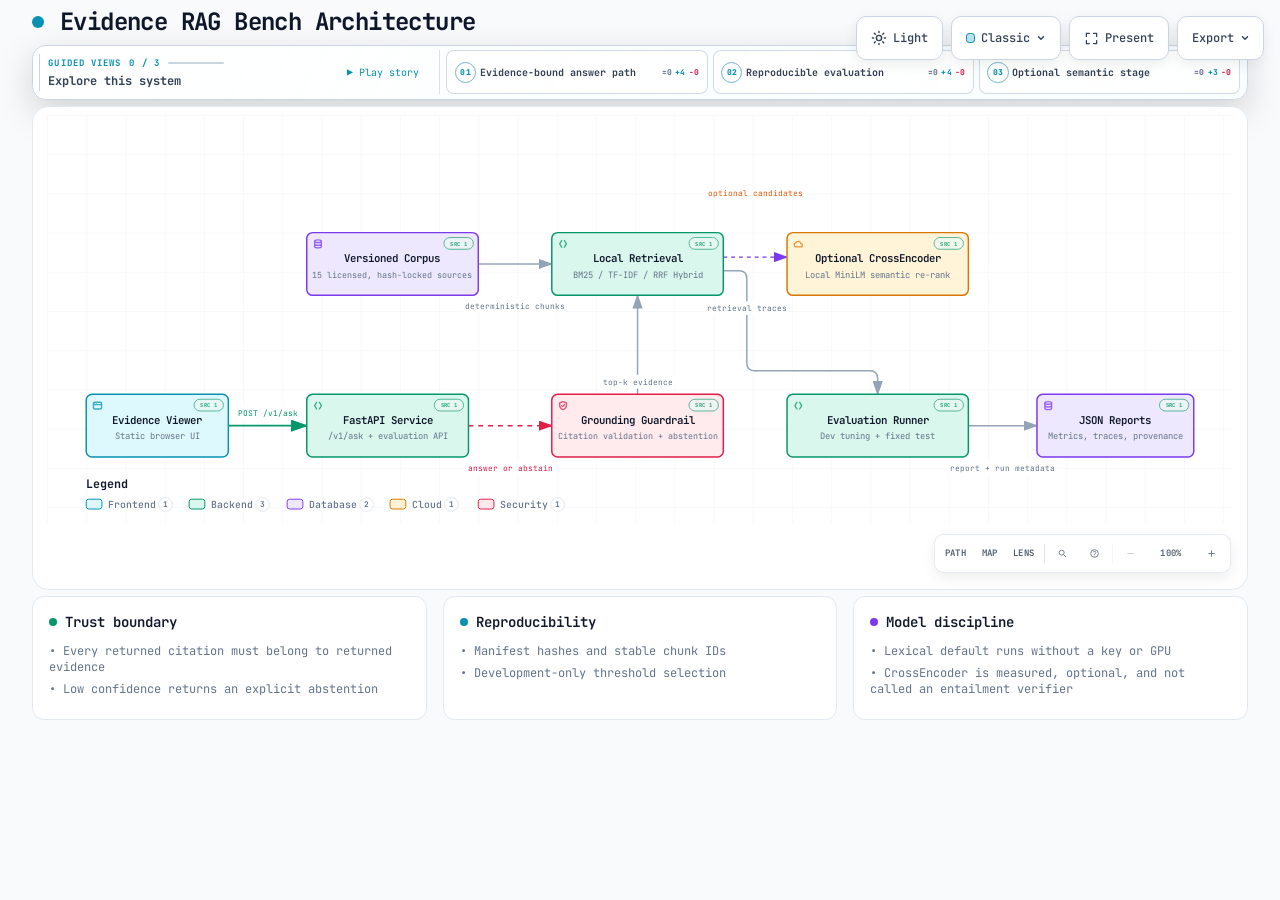
==== commit 9834e928: "docs: align project voice and evaluation labels" ====
--- a/docs/architecture/evidence-rag-bench-architecture.html
+++ b/docs/architecture/evidence-rag-bench-architecture.html
@@ -5039,7 +5039,7 @@
         <path data-edge-from="corpus" data-edge-to="retriever" data-edge-label="deterministic chunks" data-edge-key="3" data-edge-id="index" data-composition-points="440,152;515,152" d="M 440 152 L 515 152" class="a-default" stroke-width="1.5" marker-end="url(#arrowhead)"/>
         <path data-edge-from="retriever" data-edge-to="reranker" data-edge-label="optional candidates" data-edge-key="4" data-edge-id="rerank" data-composition-points="690,145;755,145" d="M 690 145 L 755 145" class="a-dashed" stroke-width="1.5" marker-end="url(#arrowhead-dashed)"/>
         <path data-edge-from="retriever" data-edge-to="benchmark" data-edge-label="retrieval traces" data-edge-key="5" data-edge-id="evaluate" data-composition-points="690,159;714,159;714,261;847.5,261;847.5,285" d="M 690 159 L 706 159 Q 714 159 714 167 L 714 253 Q 714 261 722 261 L 839.5 261 Q 847.5 261 847.5 269 L 847.5 285" class="a-default" stroke-width="1.5" marker-end="url(#arrowhead)"/>
-        <path data-edge-from="benchmark" data-edge-to="reports" data-edge-label="provenance-rich JSON" data-edge-key="6" data-edge-id="write" data-composition-points="940,317;1010,317" d="M 940 317 L 1010 317" class="a-default" stroke-width="1.5" marker-end="url(#arrowhead)"/>
+        <path data-edge-from="benchmark" data-edge-to="reports" data-edge-label="report + run metadata" data-edge-key="6" data-edge-id="write" data-composition-points="940,317;1010,317" d="M 940 317 L 1010 317" class="a-default" stroke-width="1.5" marker-end="url(#arrowhead)"/>
 
         <!-- Components -->
         <g id="node-browser" data-node-id="browser" data-node-label="Evidence Viewer" tabindex="0" role="button" aria-label="Focus Evidence Viewer, Static browser UI, Architecture component" aria-pressed="false" data-node-kind="frontend" data-node-sublabel="Static browser UI" data-node-context="Architecture component">
@@ -5113,15 +5113,15 @@
         <text data-detail="context" x="352.5" y="166" class="t-muted" font-size="8.6" text-anchor="middle">15 licensed, hash-locked sources</text>
         </g>
 
-        <g id="node-benchmark" data-node-id="benchmark" data-node-label="Evaluation Runner" tabindex="0" role="button" aria-label="Focus Evaluation Runner, Dev-only calibration + held-out test, Architecture component" aria-pressed="false" data-node-kind="backend" data-node-sublabel="Dev-only calibration + held-out test" data-node-context="Architecture component">
-          <title>Evaluation Runner · Dev-only calibration + held-out test · Architecture component</title>
+        <g id="node-benchmark" data-node-id="benchmark" data-node-label="Evaluation Runner" tabindex="0" role="button" aria-label="Focus Evaluation Runner, Dev tuning + fixed test, Architecture component" aria-pressed="false" data-node-kind="backend" data-node-sublabel="Dev tuning + fixed test" data-node-context="Architecture component">
+          <title>Evaluation Runner · Dev tuning + fixed test · Architecture component</title>
           <rect x="755" y="285" width="185" height="64" rx="6" class="c-mask"/>
           <rect x="755" y="285" width="185" height="64" rx="6" class="c-backend" stroke-width="1.5"/>
           <g aria-hidden="true" data-semantic-sigil="backend" class="semantic-sigil s-backend" transform="translate(761 291) scale(0.6875)">
             <path d="M6 3 3 8l3 5M10 3l3 5-3 5"/>
           </g>
           <text data-node-label="" data-detail-anchor="" x="847.5" y="315" class="t-primary" font-size="11" font-weight="600" text-anchor="middle">Evaluation Runner</text>
-        <text data-detail="context" x="847.5" y="331" class="t-muted" font-size="8.1" text-anchor="middle">Dev-only calibration + held-out test</text>
+        <text data-detail="context" x="847.5" y="331" class="t-muted" font-size="9" text-anchor="middle">Dev tuning + fixed test</text>
         </g>
 
         <g id="node-reports" data-node-id="reports" data-node-label="JSON Reports" tabindex="0" role="button" aria-label="Focus JSON Reports, Metrics, traces, provenance, Architecture component" aria-pressed="false" data-node-kind="database" data-node-sublabel="Metrics, traces, provenance" data-node-context="Architecture component">
@@ -5161,9 +5161,9 @@
           <rect x="670.6" y="190" width="86.8" height="14" rx="3" class="c-mask"/>
           <text x="714" y="200" class="t-muted" font-size="8" text-anchor="middle">retrieval traces</text>
         </g>
-        <g data-detail="context" data-edge-from="benchmark" data-edge-to="reports" data-edge-label="provenance-rich JSON" data-edge-key="6" data-edge-id="write">
-          <rect x="922" y="353" width="106" height="14" rx="3" class="c-mask"/>
-          <text x="975" y="363" class="t-muted" font-size="8" text-anchor="middle">provenance-rich JSON</text>
+        <g data-detail="context" data-edge-from="benchmark" data-edge-to="reports" data-edge-label="report + run metadata" data-edge-key="6" data-edge-id="write">
+          <rect x="919.6" y="353" width="110.8" height="14" rx="3" class="c-mask"/>
+          <text x="975" y="363" class="t-muted" font-size="8" text-anchor="middle">report + run metadata</text>
         </g>
 
         <!-- Boundary labels (foreground masks keep routes out of titles) -->
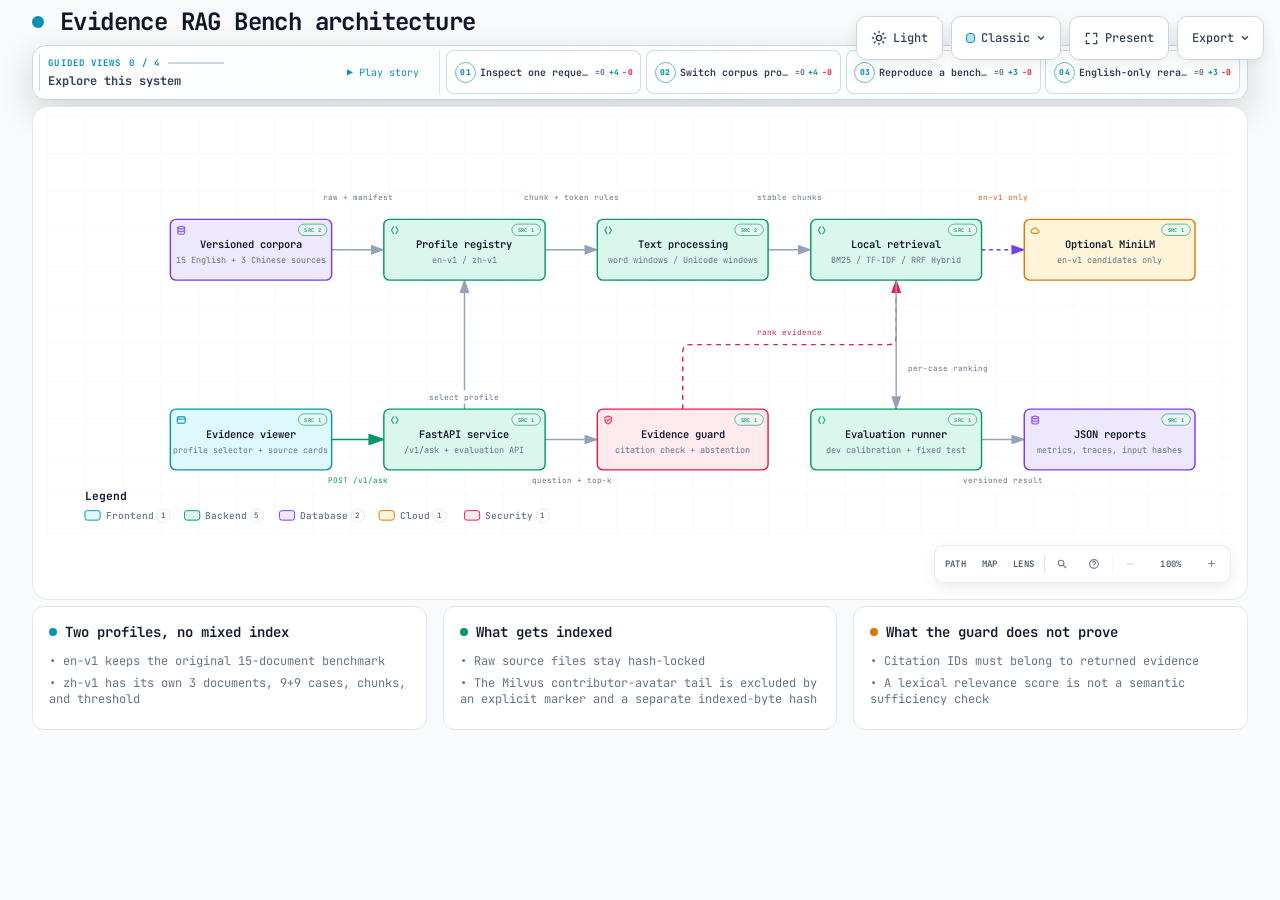
==== commit 0bc7d25a: "docs: map the bilingual evaluation architecture" ====
--- a/docs/architecture/evidence-rag-bench-architecture.html
+++ b/docs/architecture/evidence-rag-bench-architecture.html
@@ -4,7 +4,7 @@
   <meta charset="UTF-8">
   <meta name="viewport" content="width=device-width, initial-scale=1.0">
   <meta name="generator" content="archify 2.16.0-dev.0">
-  <title>Evidence RAG Bench Architecture Diagram</title>
+  <title>Evidence RAG Bench architecture Diagram</title>
   <script>
     // Resolve the theme before first paint so light-preference users don't
     // see a dark flash. The toolbar script below re-applies with UI state.
@@ -4955,12 +4955,12 @@
            data-preset-badge-blueprint="BLUEPRINT / REV 01"
            data-preset-badge-editorial="EDITORIAL / FIELD NOTE">
         <div class="pulse-dot"></div>
-        <h1>Evidence RAG Bench Architecture</h1>
+        <h1>Evidence RAG Bench architecture</h1>
       </div>
     </div>
 
-    <script id="archify-guided-views-data" type="application/json">[{"id":"request","label":"Evidence-bound answer path","focus":["browser","api","retriever","grounding"],"note":"A question receives evidence or an explicit abstention."},{"id":"evaluation","label":"Reproducible evaluation","focus":["corpus","retriever","benchmark","reports"],"note":"Hash-locked inputs produce reportable benchmark artifacts."},{"id":"semantic","label":"Optional semantic stage","focus":["retriever","reranker","benchmark"],"note":"The CrossEncoder re-ranks fixed candidates but remains opt-in."}]</script>
-    <script id="archify-source-evidence-data" type="application/json">{"schemaVersion":1,"verified":true,"repository":{"url":"https://github.com/SCUliujiacheng/evidence-rag-bench","revision":"7affaceaec01ef79643b747feb7544387a3c5146","shortRevision":"7afface"},"referenceCount":8,"nodes":{"browser":[{"path":"src/evidence_rag_bench/ui/index.html","href":"https://github.com/SCUliujiacheng/evidence-rag-bench/blob/7affaceaec01ef79643b747feb7544387a3c5146/src/evidence_rag_bench/ui/index.html"}],"api":[{"path":"src/evidence_rag_bench/api/app.py","href":"https://github.com/SCUliujiacheng/evidence-rag-bench/blob/7affaceaec01ef79643b747feb7544387a3c5146/src/evidence_rag_bench/api/app.py"}],"grounding":[{"path":"src/evidence_rag_bench/grounding/service.py","href":"https://github.com/SCUliujiacheng/evidence-rag-bench/blob/7affaceaec01ef79643b747feb7544387a3c5146/src/evidence_rag_bench/grounding/service.py"}],"retriever":[{"path":"src/evidence_rag_bench/retrieval/hybrid.py","href":"https://github.com/SCUliujiacheng/evidence-rag-bench/blob/7affaceaec01ef79643b747feb7544387a3c5146/src/evidence_rag_bench/retrieval/hybrid.py"}],"reranker":[{"path":"src/evidence_rag_bench/retrieval/rerank.py","href":"https://github.com/SCUliujiacheng/evidence-rag-bench/blob/7affaceaec01ef79643b747feb7544387a3c5146/src/evidence_rag_bench/retrieval/rerank.py"}],"corpus":[{"path":"data/corpus/open_source_manifest.jsonl","href":"https://github.com/SCUliujiacheng/evidence-rag-bench/blob/7affaceaec01ef79643b747feb7544387a3c5146/data/corpus/open_source_manifest.jsonl"}],"benchmark":[{"path":"src/evidence_rag_bench/evaluation/runner.py","href":"https://github.com/SCUliujiacheng/evidence-rag-bench/blob/7affaceaec01ef79643b747feb7544387a3c5146/src/evidence_rag_bench/evaluation/runner.py"}],"reports":[{"path":"src/evidence_rag_bench/evaluation/runner.py","href":"https://github.com/SCUliujiacheng/evidence-rag-bench/blob/7affaceaec01ef79643b747feb7544387a3c5146/src/evidence_rag_bench/evaluation/runner.py"}]}}</script>
+    <script id="archify-guided-views-data" type="application/json">[{"id":"request","label":"Inspect one request","focus":["browser","api","grounding","retriever"],"note":"Follow a question to returned evidence or an explicit abstention."},{"id":"profiles","label":"Switch corpus profiles","focus":["corpora","profile","preprocess","retriever"],"note":"English and Chinese keep separate sources, chunks, tokenizers, cases, and thresholds."},{"id":"evaluation","label":"Reproduce a benchmark","focus":["retriever","benchmark","reports"],"note":"A named profile produces metrics and per-case traces with input hashes."},{"id":"semantic","label":"English-only reranking","focus":["retriever","reranker","benchmark"],"note":"The optional MiniLM stage accepts en-v1 and rejects zh-v1."}]</script>
+    <script id="archify-source-evidence-data" type="application/json">{"schemaVersion":1,"verified":true,"repository":{"url":"https://github.com/SCUliujiacheng/evidence-rag-bench","revision":"473562baf519410feab69feec84dbed4989eee54","shortRevision":"473562b"},"referenceCount":12,"nodes":{"corpora":[{"path":"data/corpus/open_source_manifest.jsonl","label":"en-v1 manifest","href":"https://github.com/SCUliujiacheng/evidence-rag-bench/blob/473562baf519410feab69feec84dbed4989eee54/data/corpus/open_source_manifest.jsonl"},{"path":"data/corpus/zh_v1_manifest.jsonl","label":"zh-v1 manifest","href":"https://github.com/SCUliujiacheng/evidence-rag-bench/blob/473562baf519410feab69feec84dbed4989eee54/data/corpus/zh_v1_manifest.jsonl"}],"profile":[{"path":"src/evidence_rag_bench/profiles.py","href":"https://github.com/SCUliujiacheng/evidence-rag-bench/blob/473562baf519410feab69feec84dbed4989eee54/src/evidence_rag_bench/profiles.py"}],"preprocess":[{"path":"src/evidence_rag_bench/corpus/chunking.py","href":"https://github.com/SCUliujiacheng/evidence-rag-bench/blob/473562baf519410feab69feec84dbed4989eee54/src/evidence_rag_bench/corpus/chunking.py"},{"path":"src/evidence_rag_bench/retrieval/bm25.py","label":"profile tokenizers","href":"https://github.com/SCUliujiacheng/evidence-rag-bench/blob/473562baf519410feab69feec84dbed4989eee54/src/evidence_rag_bench/retrieval/bm25.py"}],"retriever":[{"path":"src/evidence_rag_bench/retrieval/hybrid.py","href":"https://github.com/SCUliujiacheng/evidence-rag-bench/blob/473562baf519410feab69feec84dbed4989eee54/src/evidence_rag_bench/retrieval/hybrid.py"}],"reranker":[{"path":"src/evidence_rag_bench/retrieval/rerank.py","href":"https://github.com/SCUliujiacheng/evidence-rag-bench/blob/473562baf519410feab69feec84dbed4989eee54/src/evidence_rag_bench/retrieval/rerank.py"}],"browser":[{"path":"src/evidence_rag_bench/ui/index.html","href":"https://github.com/SCUliujiacheng/evidence-rag-bench/blob/473562baf519410feab69feec84dbed4989eee54/src/evidence_rag_bench/ui/index.html"}],"api":[{"path":"src/evidence_rag_bench/api/app.py","href":"https://github.com/SCUliujiacheng/evidence-rag-bench/blob/473562baf519410feab69feec84dbed4989eee54/src/evidence_rag_bench/api/app.py"}],"grounding":[{"path":"src/evidence_rag_bench/grounding/service.py","href":"https://github.com/SCUliujiacheng/evidence-rag-bench/blob/473562baf519410feab69feec84dbed4989eee54/src/evidence_rag_bench/grounding/service.py"}],"benchmark":[{"path":"src/evidence_rag_bench/evaluation/runner.py","href":"https://github.com/SCUliujiacheng/evidence-rag-bench/blob/473562baf519410feab69feec84dbed4989eee54/src/evidence_rag_bench/evaluation/runner.py"}],"reports":[{"path":"src/evidence_rag_bench/evaluation/runner.py","href":"https://github.com/SCUliujiacheng/evidence-rag-bench/blob/473562baf519410feab69feec84dbed4989eee54/src/evidence_rag_bench/evaluation/runner.py"}]}}</script>
     <script id="archify-i18n-data" type="application/json">{"locale":"en","messages":{"viewer.kind.frontend":"Frontend","viewer.kind.backend":"Backend","viewer.kind.database":"Database","viewer.kind.cloud":"Cloud","viewer.kind.security":"Security","viewer.kind.messagebus":"Message bus","viewer.kind.external":"External","viewer.kind.neutral":"Neutral","viewer.kind.node":"Node","viewer.kind.start":"Start","viewer.kind.active":"Active","viewer.kind.waiting":"Waiting","viewer.kind.decision":"Decision","viewer.kind.success":"Success","viewer.kind.failure":"Failure","viewer.toolbar.actions":"Diagram actions","viewer.theme.toggle.title":"Toggle theme (T)","viewer.theme.toggle":"Toggle color theme","viewer.theme.dark":"Dark","viewer.theme.light":"Light","viewer.preset.choose.title":"Choose visual style (S cycles)","viewer.preset.choose":"Choose visual style","viewer.preset.style":"Style","viewer.preset.menu":"Visual style","viewer.preset.identity":"Visual identity","viewer.preset.cycles":"S cycles","viewer.preset.classic":"Classic","viewer.preset.classic.short":"Classic","viewer.preset.classic.hint":"Stable technical default","viewer.preset.flow":"Signal Flow","viewer.preset.flow.short":"Flow","viewer.preset.flow.hint":"Motion-forward presentation","viewer.preset.blueprint":"Blueprint","viewer.preset.blueprint.hint":"Engineering review","viewer.preset.editorial":"Editorial","viewer.preset.editorial.hint":"Publication and launch notes","viewer.preset.badge.signalFlow":"SIGNAL FLOW","viewer.preset.badge.blueprint":"BLUEPRINT / REV 01","viewer.preset.badge.editorial":"EDITORIAL / FIELD NOTE","viewer.preset.badge.editorialPlate":"ARCHIFY / PLATE 04","viewer.preset.current":"Visual style: {style}. Choose visual style","viewer.motion.live":"Live","viewer.motion.still":"Still","viewer.motion.pause":"Pause motion","viewer.motion.resume":"Resume motion","viewer.motion.reduced":"Motion paused by reduced-motion preference","viewer.motion.hidden":"Motion paused while this page is hidden","viewer.motion.yielding":"Pause motion; currently yielding to {owner}","viewer.motion.yielding.title":"Live preview enabled · yielding to {owner}","viewer.owner.story":"the guided story","viewer.owner.chapter":"the active chapter","viewer.owner.chapterPreview":"the chapter delta preview","viewer.owner.handoff":"the chapter handoff","viewer.owner.route":"Route Probe","viewer.owner.lens":"Semantic Lens","viewer.owner.relationship":"Relationship Preview","viewer.owner.intent":"Intent Trace","viewer.owner.focus":"semantic focus","viewer.owner.legend":"legend preview","viewer.owner.reader":"reader interaction","viewer.present.enter":"Enter presentation stage","viewer.present.enter.title":"Presentation stage (F)","viewer.present.exit":"Exit presentation stage","viewer.present.exit.title":"Exit presentation stage (F or Escape)","viewer.present.present":"Present","viewer.present.exit.label":"Exit","viewer.export.button":"Export","viewer.export.button.title":"Export diagram (E)","viewer.export.diagram":"Export diagram","viewer.export.menu":"Export","viewer.export.subtitle":"Portable, clean outputs","viewer.export.share":"Share","viewer.export.shareCard":"Share Card","viewer.export.routeShareCard":"Route Share Card","viewer.export.reachShareCard":"Reach Share Card","viewer.export.copyShareCard":"Copy Share Card","viewer.export.copyDiagram":"Copy diagram","viewer.export.clipboardPng":"PNG to clipboard","viewer.export.raster":"Raster images","viewer.export.image":"Image","viewer.export.lossless":"Lossless image","viewer.export.compact":"Compact image","viewer.export.modern":"Modern image","viewer.export.vectorMotion":"Vector and motion","viewer.export.vectorMotion.heading":"Vector \u0026 motion","viewer.export.editable":"Editable vector","viewer.export.motion6s":"6s motion","viewer.export.unsupported":"Not supported by this browser","viewer.export.clipboardUnsupported":"Clipboard image write not supported by this browser","viewer.export.clipboardUnsupported.period":"Clipboard image write not supported by this browser.","viewer.export.clipboardUnsupported.short":"Clipboard image write not supported in this browser.","viewer.export.motionUnavailable":"Motion capture unavailable in this browser","viewer.export.webmUnavailable":"WebM unavailable in this browser","viewer.export.failed":"Export failed: {message}","viewer.export.unknownVariant":"Unknown Share Card variant: {variant}","viewer.export.routeRequired":"Trace a route before exporting a Route Share Card","viewer.export.reachRequired":"Trace authored reach before exporting a Reach Share Card","viewer.export.unknown":"unknown","viewer.export.routeFailed":"Route Share Card export failed: {message}","viewer.export.reachFailed":"Reach Share Card export failed: {message}","viewer.export.copyFailed":"Copy failed: {message}","viewer.export.copiedPng":"Copied PNG to clipboard","viewer.export.copiedShare":"Copied Share Card","viewer.export.downloadedShare":"Downloaded Share Card","viewer.export.downloadedRoute":"Downloaded Route Share Card","viewer.export.downloadedReach":"Downloaded Reach Share Card","viewer.export.downloadedWebm":"Downloaded WebM","viewer.export.recording":"Recording 6 seconds of motion…","viewer.export.card.routeSummary.one":"Route: {source} → {target} · {count} directed hop","viewer.export.card.routeSummary.other":"Route: {source} → {target} · {count} directed hops","viewer.export.card.reachSummary":"Authored {direction} from {origin} · {nodes} · {links} · max {hops}","viewer.export.card.node.one":"{count} node","viewer.export.card.node.other":"{count} nodes","viewer.export.card.link.one":"{count} link","viewer.export.card.link.other":"{count} links","viewer.export.card.hop.one":"{count} hop","viewer.export.card.hop.other":"{count} hops","viewer.export.card.routeBadge":"ARCHIFY · ROUTE · {hops}","viewer.export.card.reachBadge":"ARCHIFY · {direction} REACH","viewer.export.card.defaultBadge":"ARCHIFY · {preset} · {theme}","viewer.export.direction.upstream":"Upstream","viewer.export.direction.downstream":"Downstream","viewer.export.error.canvasUnavailable":"Canvas unavailable for {label}","viewer.export.error.contextUnavailable":"2D canvas context unavailable for {label}","viewer.export.error.toBlobUnavailable":"canvas.toBlob unavailable for {label}","viewer.export.error.toBlobNull":"canvas.toBlob returned no data for {label}","viewer.export.error.variantsCombined":"Share Card variants cannot be combined","viewer.export.error.viewerState":"Share Card export could not remove temporary viewer state","viewer.export.error.routeState":"Route Card export could not preserve the resolved route safely","viewer.export.error.reachState":"Reach Card export could not preserve authored reach safely","viewer.export.error.webmRequirements":"WebM motion export requires a trace animation and browser MediaRecorder support","viewer.export.error.mediaRecorder":"MediaRecorder failed","viewer.export.error.emptyWebm":"MediaRecorder produced an empty WebM","viewer.export.error.webmBackground":"SVG background could not be loaded for WebM export","viewer.guided.region":"Guided diagram views","viewer.guided.previous":"Previous guided view","viewer.guided.previous.title":"Previous guided view ([)","viewer.guided.next":"Next guided view","viewer.guided.next.title":"Next guided view (])","viewer.guided.views":"Guided views","viewer.guided.explore":"Explore this system","viewer.guided.intro":"Step through curated paths without changing the source diagram.","viewer.guided.trail":"Story trail","viewer.guided.beat":"Beat","viewer.guided.nextBeat":"Next","viewer.guided.play":"Play guided story","viewer.guided.play.title":"Play guided story (P)","viewer.guided.pause":"Pause guided story","viewer.guided.pause.title":"Pause guided story (P)","viewer.guided.replay":"Replay guided story","viewer.guided.replay.title":"Replay guided story (P)","viewer.guided.playStory":"Play story","viewer.guided.pauseStory":"Pause","viewer.guided.replayStory":"Replay story","viewer.guided.motionUnavailable":"Story playback unavailable while motion is Still","viewer.guided.enableMotion":"Switch motion to Live to play the guided story","viewer.guided.selectBeatLink":"Select a Story Beat to copy its exact link","viewer.guided.copyMoment":"Copy moment","viewer.guided.momentCopied":"Moment link copied","viewer.guided.momentCopyFailed":"Could not copy story moment link","viewer.guided.copied":"Copied","viewer.guided.copyFailed":"Copy failed","viewer.guided.showAll":"Show all","viewer.guided.showAll.aria":"Show entire diagram","viewer.guided.chapters":"Story chapters","viewer.guided.storyTrail":"Story trail for {label}: {count} beats","viewer.guided.chapter.open":"Open chapter {index} of {total}: {label}, {count} stops","viewer.guided.chapter.current":"Current chapter {index} of {total}: {label}, {count} stops","viewer.guided.chapter.selectedNodes":"{count} selected nodes","viewer.guided.chapter.stops":"{count} stops","viewer.guided.chapter.stop.one":"{count} stop","viewer.guided.chapter.stop.other":"{count} stops","viewer.guided.chapter.current.title":"{label} — current chapter, {count} stops","viewer.guided.chapter.delta.expanded":"{stay} stay, {enter} enter, {leave} leave","viewer.guided.chapter.delta.aria":"Open chapter {index} of {total}: {label}. Chapter focus delta: {delta}","viewer.guided.chapter.delta.title":"{label} — {delta} chapter focus","viewer.guided.handoff":"{from} → {to} · via {label}","viewer.guided.share.chapter":"Chapter {index} / {total}","viewer.guided.share.initial":"Chapter 01 / 01","viewer.guided.share.default":"Guided chapter","viewer.guided.state.ready":"Ready","viewer.guided.state.playing":"Playing","viewer.guided.state.settled":"Settled","viewer.guided.state.paused":"Paused","viewer.guided.state.pinned":"Pinned","viewer.guided.state.still":"Still","viewer.guided.share.step":"Step {index} / {total} · {label}","viewer.guided.share.staticMoment":"{step} · Static moment","viewer.guided.share.complete":"{count} steps complete · {note}","viewer.guided.share.settled":"Path settled for reading.","viewer.guided.share.staticPath":"{count} steps · Static path","viewer.guided.share.ready":"{count} steps · Ready","viewer.guided.share.aria":"{state} chapter {index} of {total}: {label}. {beat}. {route}","viewer.guided.beat.start":"Beat {index} / {total} · {label} · starting point","viewer.guided.beat.forward":"Beat {index} / {total} · {from} → {to}","viewer.guided.beat.reverse":"Beat {index} / {total} · {from} → {to} · reverse authored link","viewer.guided.beat.multiple":"Beat {index} / {total} · {from} ⇄ {to} · {count} authored links","viewer.guided.beat.group":"Beat {index} / {total} · {from} · {to} · grouped · no direct link","viewer.guided.beat.aria.prefix":"Story beat {index} of {total}: {label}. ","viewer.guided.beat.aria.start":"Starting point.","viewer.guided.beat.aria.forward":"From {from} through one authored forward relationship.","viewer.guided.beat.aria.reverse":"From {from}; the authored relationship points from {to} to {from}.","viewer.guided.beat.aria.multiple":"From {from} through {count} authored relationships; shown without arbitrary motion.","viewer.guided.beat.aria.group":"Grouped from {from} with no direct authored relationship.","viewer.guided.caption.start":"Starting point","viewer.guided.caption.grouped":"Grouped transition · no direct authored link","viewer.guided.caption.more":" +{count} more","viewer.guided.caption.reverse":"Reverse authored relationship","viewer.guided.caption.relationships":"{count} authored relationships","viewer.guided.caption.relationship":"Authored relationship","viewer.guided.caption.direction":"authored direction: {from} → {to}","viewer.guided.caption.starting":"Authored starting point","viewer.guided.beatLink":"Copy link to current story moment: Beat {index} of {total}: {label}","viewer.guided.noStory":"This diagram has no authored guided story.","viewer.guide.eyebrow":"Diagram guide","viewer.guide.close":"Close diagram guide","viewer.guide.inspecting":"Inspecting compiled semantics","viewer.guide.actions":"Diagram exploration actions","viewer.guide.find":"Find any node","viewer.guide.find.hint":"Search labels, responsibilities, kinds, and stable IDs.","viewer.guide.route":"Trace a route","viewer.guide.route.aria":"Trace a directed route","viewer.guide.route.hint":"Ask how two semantic nodes connect in authored direction.","viewer.guide.map":"See the whole system","viewer.guide.map.hint":"Open Semantic Radar with a live viewport and stable nodes.","viewer.guide.lens":"Compare semantic kinds","viewer.guide.lens.hint":"Count roles, reveal their traffic, and compare direct authored links.","viewer.guide.story":"Play the guided story","viewer.guide.story.hint":"Walk the authored chapters and real relationships.","viewer.guide.present":"Enter Presentation Stage","viewer.guide.present.hint":"Give the live diagram the viewport without changing export.","viewer.guide.shortcuts":"Additional keyboard shortcuts","viewer.guide.shortcut.export":"Export","viewer.guide.shortcut.theme":"Theme","viewer.guide.shortcut.style":"Style","viewer.guide.shortcut.reset":"Reset","viewer.guide.shortcut.zoomIn":"Zoom in","viewer.guide.shortcut.zoomOut":"Zoom out","viewer.guide.shortcut.close":"Close","viewer.guide.facts":"{nodes} · {relationships} · {views}","viewer.guide.fact.node.one":"{count} semantic node","viewer.guide.fact.node.other":"{count} semantic nodes","viewer.guide.fact.relationship.one":"{count} relationship","viewer.guide.fact.relationship.other":"{count} relationships","viewer.guide.fact.view.one":"{count} guided view","viewer.guide.fact.view.other":"{count} guided views","viewer.guide.story.available.one":"Walk {count} authored chapter and its real relationships.","viewer.guide.story.available.other":"Walk {count} authored chapters and their real relationships.","viewer.guide.story.unavailable":"No authored guided story in this diagram.","viewer.guide.open":"Open diagram guide","viewer.guide.noStory":"This diagram has no authored guided story.","viewer.finder.title":"Find a node","viewer.finder.close":"Close node finder","viewer.finder.placeholder":"Search labels or IDs","viewer.finder.search":"Search diagram nodes","viewer.finder.results":"Diagram nodes","viewer.finder.empty":"No matching nodes","viewer.finder.result.focus":"Focus {label}","viewer.finder.result.routeStart":"Choose {label} as route start","viewer.finder.result.routeTarget":"Choose {label} as route destination, {links}","viewer.finder.status.empty":"No matching nodes","viewer.finder.status.count.one":"{count} matching node","viewer.finder.status.count.other":"{count} matching nodes","viewer.finder.noun.nodes":"nodes","viewer.finder.link.one":"{count} link","viewer.finder.link.other":"{count} links","viewer.finder.result.focus.one":"Focus {label}, {count} related connection","viewer.finder.result.focus.other":"Focus {label}, {count} related connections","viewer.finder.status.filtered":"{visible} of {available} {noun}","viewer.finder.status.all":"{available} {noun}","viewer.passport.eyebrow":"Semantic passport","viewer.passport.metadata":"Node metadata","viewer.passport.evidence":"Verified source evidence","viewer.passport.verified":"Verified source","viewer.passport.reach":"Authored reach","viewer.passport.reach.trace":"Trace authored reachability","viewer.passport.upstream":"Upstream","viewer.passport.downstream":"Downstream","viewer.passport.upstream.trace":"Trace upstream authored reachability","viewer.passport.downstream.trace":"Trace downstream authored reachability","viewer.passport.close":"Close semantic passport","viewer.passport.copy":"Copy link","viewer.passport.copy.focus":"Copy link to focused node","viewer.passport.relations":"Relations","viewer.passport.relations.show":"Show connected relationships","viewer.passport.relations.hide":"Hide connected relationships","viewer.passport.relations.list":"Connected relationships","viewer.passport.copyRelation":"Copy relation","viewer.passport.copyNode":"Copy node","viewer.passport.copyPinned":"Copy link to pinned relationship","viewer.passport.copySource":"Copy link to source node","viewer.passport.copy.focused.success":"Focused node link copied","viewer.passport.copy.pinned.success":"Pinned relationship link copied","viewer.passport.copy.focused.failed":"Could not copy focused node link","viewer.passport.copy.pinned.failed":"Could not copy pinned relationship link","viewer.passport.relationship.none":"No connected relationships","viewer.passport.relationship.count.one":"{count} relation","viewer.passport.relationship.count.other":"{count} relations","viewer.passport.relationship.show.one":"Show {count} connected relationship","viewer.passport.relationship.show.other":"Show {count} connected relationships","viewer.passport.relationship.summary":"{out} outgoing · {in} incoming{loops}","viewer.passport.relationship.loops":" · {count} loop","viewer.passport.relationship.explorer":"Direct relationship explorer","viewer.passport.relationship.help":"Use arrow keys to explore relationships. Press Enter or Space to pin details; Escape clears.","viewer.passport.relationship.loopsBack":"loops back","viewer.passport.relationship.connectsTo":"connects to","viewer.passport.relationship.connectsFrom":"connects from","viewer.passport.relationship.pinned":"Pinned relationship · {from} → {to} · {label}","viewer.passport.relationship.inspect":"Inspect relationship {index} of {total}: {from} to {to}, {label}. Press Enter for details.","viewer.passport.relationship.group.out":"Outgoing","viewer.passport.relationship.group.in":"Incoming","viewer.passport.relationship.group.loop":"Self loops","viewer.passport.relationship.row":"{group}: {relationship}, {neighbor}","viewer.passport.relationship.direction.out":"OUT →","viewer.passport.relationship.direction.in":"← IN","viewer.passport.relationship.direction.loop":"LOOP","viewer.passport.sourceCount.one":"{count} verified source reference","viewer.passport.sourceCount.other":"{count} verified source references","viewer.passport.sourceMarker":"SRC","viewer.passport.beacon.one":"{count} verified source; focus this node to inspect","viewer.passport.beacon.other":"{count} verified sources; focus this node to inspect","viewer.passport.repository.open":"Open verified repository revision {revision}","viewer.passport.source.open":"Open verified source {path} at revision {revision}","viewer.passport.source.openLink":"Open ↗","viewer.passport.reach.upstream.one":"Trace {count} upstream authored node","viewer.passport.reach.upstream.other":"Trace {count} upstream authored nodes","viewer.passport.reach.downstream.one":"Trace {count} downstream authored node","viewer.passport.reach.downstream.other":"Trace {count} downstream authored nodes","viewer.passport.reach.noUpstream":"No upstream authored nodes","viewer.passport.reach.noDownstream":"No downstream authored nodes","viewer.passport.reach.status":"{direction} · {nodes} nodes · {links} links · max {hops} hops","viewer.route.eyebrow":"Route probe","viewer.route.start":"Choose a start node","viewer.route.start.find":"Find start","viewer.route.start.find.aria":"Find a route start","viewer.route.copy":"Copy link","viewer.route.copy.aria":"Copy link to traced route","viewer.route.clear":"Clear","viewer.route.clear.aria":"Clear route probe","viewer.route.traced":"Traced route","viewer.route.pickTwo":"Pick two semantic nodes on the diagram","viewer.route.pickOne":"Pick a semantic node on the diagram","viewer.route.controls":"Route journey controls","viewer.route.previous":"Previous route position","viewer.route.play":"Play route journey","viewer.route.pause":"Pause route journey","viewer.route.replay":"Replay route journey","viewer.route.next":"Next route position","viewer.route.journey":"Journey","viewer.route.pause.label":"Pause","viewer.route.replay.label":"Replay","viewer.route.overview":"Overview","viewer.route.overview.aria":"Show complete route overview","viewer.route.instructions":"Choose the source, then the destination. Direction matters.","viewer.route.destination":"Choose a destination from {label}","viewer.route.destination.find":"Find target","viewer.route.destination.find.aria":"Find a reachable route destination","viewer.route.differentDestination":"Choose a different destination","viewer.route.distinct":"A route needs two distinct semantic nodes.","viewer.route.unreachable":"No directed route to {label}","viewer.route.unreachable.detail":"{target} is not reachable from {source}. Pick a highlighted destination.","viewer.route.start.instructions":"Select the source. The next step will reveal only directed destinations.","viewer.route.copy.success":"Traced route link copied","viewer.route.copy.failed":"Could not copy traced route link","viewer.route.position":"Route position {index} of {total}: {label}","viewer.route.step":"Step {index} of {total} · {phase} · {label}","viewer.route.motionRequired":"Automatic journey requires Live motion","viewer.route.trigger.clear":"Clear traced route","viewer.route.overview.status":"{nodes} · {hops} · shortest authored route","viewer.route.overview.node.one":"{count} node","viewer.route.overview.node.other":"{count} nodes","viewer.route.overview.hop.one":"{count} directed hop","viewer.route.overview.hop.other":"{count} directed hops","viewer.route.phase.playing":"Playing","viewer.route.phase.complete":"Complete","viewer.route.phase.inspecting":"Inspecting","viewer.route.destination.count.one":"{count} directed destination available. Pick a highlighted node.","viewer.route.destination.count.other":"{count} directed destinations available. Pick a highlighted node.","viewer.route.noOutgoing":"No outgoing route starts here. Clear and choose another source.","viewer.route.result.title":"{source} to {target}","viewer.route.finder.source.title":"Choose route start","viewer.route.finder.source.placeholder":"Search route sources","viewer.route.finder.source.empty":"No matching route sources","viewer.route.finder.source.results":"Nodes that can start a route","viewer.route.finder.source.noun":"route sources","viewer.route.finder.source.badge":"start","viewer.route.finder.target.title":"Destination from {label}","viewer.route.finder.target.placeholder":"Search reachable destinations","viewer.route.finder.target.empty":"No matching reachable destinations","viewer.route.finder.target.results":"Reachable route destinations","viewer.route.finder.target.noun":"reachable destinations","viewer.route.hop.one":"{count} hop","viewer.route.hop.other":"{count} hops","viewer.lens.eyebrow":"Semantic lens","viewer.lens.title":"Compare system roles","viewer.lens.close":"Close semantic lens","viewer.lens.instruction":"Choose up to two semantic kinds. One reveals its real traffic; two compare only direct authored relationships.","viewer.lens.kinds":"Semantic kinds","viewer.lens.choose":"Choose a kind to inspect its nodes and touching relationships.","viewer.lens.copy":"Copy link to semantic lens","viewer.lens.clear":"Clear semantic lens","viewer.lens.open":"Open semantic lens","viewer.lens.openActive":"Open active semantic lens","viewer.lens.legend":"Semantic legend","viewer.lens.legend.inspect.one":"Inspect {label}, {count} node","viewer.lens.legend.inspect.other":"Inspect {label}, {count} nodes","viewer.lens.kind.count.one":"{label}, {count} node","viewer.lens.kind.count.other":"{label}, {count} nodes","viewer.lens.compare.one":"{first} → {second}: {forward} · {second} → {first}: {reverse} · {count} direct relationship","viewer.lens.compare.other":"{first} → {second}: {forward} · {second} → {first}: {reverse} · {count} direct relationships","viewer.lens.single":"{nodes} · {relationships} · connected peers remain visible","viewer.lens.node.one":"{count} {label} node","viewer.lens.node.other":"{count} {label} nodes","viewer.lens.relationship.one":"{count} touching relationship","viewer.lens.relationship.other":"{count} touching relationships","viewer.radar.title":"Semantic radar","viewer.radar.building":"Building overview","viewer.radar.openFull":"Open full semantic radar","viewer.radar.open":"Open radar","viewer.radar.close":"Close semantic radar","viewer.radar.surface":"Diagram overview. Click a node to focus it, or use arrow keys to pan.","viewer.radar.click":"Click node","viewer.radar.drag":"Drag to pan","viewer.radar.space":"Semantic radar needs more MAP space.","viewer.radar.nodes":"Semantic diagram radar nodes","viewer.radar.focus":"Focus {label} from Semantic Radar","viewer.radar.status":"{count} nodes · {viewport}","viewer.radar.fullMap":"{count} nodes · full map","viewer.radar.compacted":"Radar compacted to avoid covering the Semantic Passport or MAP controls.","viewer.radar.cancelWaiting":"Cancel semantic radar waiting for more MAP space","viewer.radar.needsSpace":"Semantic radar needs more visible MAP space","viewer.radar.viewport.full":"full map","viewer.radar.viewport.width":"{percent}% width","viewer.radar.viewport.scale":"{percent}% viewport","viewer.nav.controls":"Diagram view controls","viewer.nav.route":"Trace a directed route","viewer.nav.route.title":"Trace route (R)","viewer.nav.route.short":"PATH","viewer.nav.radar":"Open semantic radar","viewer.nav.radar.title":"Semantic radar (M)","viewer.nav.radar.short":"MAP","viewer.nav.lens":"Open semantic lens","viewer.nav.lens.title":"Semantic lens (L)","viewer.nav.lens.short":"LENS","viewer.nav.find":"Find a node","viewer.nav.find.title":"Find a node (/)","viewer.nav.guide":"Open diagram guide","viewer.nav.guide.title":"Diagram guide (?)","viewer.nav.zoomOut":"Zoom out","viewer.nav.zoomOut.title":"Zoom out (-)","viewer.nav.reset":"Reset diagram view","viewer.nav.reset.title":"Reset view (0)","viewer.nav.read":"READ","viewer.nav.zoomIn":"Zoom in","viewer.nav.zoomIn.title":"Zoom in (+)","viewer.nav.camera":"{hint}. Reset diagram view","viewer.nav.camera.title":"{semantic}{hint} · reset view (0)","viewer.nav.camera.semantic":"Semantic camera active · ","viewer.nav.level.map":"MAP","viewer.nav.level.read":"READ","viewer.nav.level.full":"FULL","viewer.nav.level.auto":"AUTO","viewer.nav.detail.map":"Zoom in to reveal relationship labels and node context","viewer.nav.detail.read":"Zoom in again to reveal tags and annotations","viewer.nav.detail.full":"Full diagram detail","viewer.intent.summary":"{label}. {out} outgoing, {in} incoming{loops}. {total} connections. Press Enter for details.","viewer.intent.loops":", {count} self loop","viewer.common.copied":"Copied","viewer.common.copyFailed":"Copy failed","viewer.common.copyLink":"Copy link","viewer.common.clear":"Clear","viewer.common.close":"Close"}}</script>
     <div class="guided-views no-print" id="guided-views" hidden aria-label="Guided diagram views">
       <button id="guided-view-prev" type="button" aria-label="Previous guided view" title="Previous guided view ([)">&#8592;</button>
@@ -5004,8 +5004,8 @@
     <!-- Main Diagram -->
     <div class="diagram-container" data-detail-level="read"
          data-preset-badge-editorial-plate="ARCHIFY / PLATE 04">
-      <svg viewBox="0 0 1210 417" role="img" lang="en" aria-labelledby="archify-diagram-title archify-diagram-description" data-preset="classic" data-quality-profile="showcase">
-        <title id="archify-diagram-title">Evidence RAG Bench Architecture</title>
+      <svg viewBox="0 0 1250 442" role="img" lang="en" aria-labelledby="archify-diagram-title archify-diagram-description" data-preset="classic" data-quality-profile="showcase">
+        <title id="archify-diagram-title">Evidence RAG Bench architecture</title>
         <desc id="archify-diagram-description">An architecture diagram generated by Archify.</desc>
         <!-- Definitions -->
         <defs>
@@ -5033,137 +5033,174 @@
 
 
         <!-- Connection paths (before components for correct z-order) -->
-        <path data-edge-from="browser" data-edge-to="api" data-edge-label="POST /v1/ask" data-edge-key="0" data-edge-id="ask" data-composition-points="185,317;265,317" d="M 185 317 L 265 317" class="a-emphasis" stroke-width="1.8" marker-end="url(#arrowhead-emphasis)"/>
-        <path data-edge-from="api" data-edge-to="grounding" data-edge-label="answer or abstain" data-edge-key="1" data-edge-id="answer" data-composition-points="430,317;515,317" d="M 430 317 L 515 317" class="a-security" stroke-width="1.5" marker-end="url(#arrowhead-security)"/>
-        <path data-edge-from="grounding" data-edge-to="retriever" data-edge-label="top-k evidence" data-edge-key="2" data-edge-id="retrieve" data-composition-points="602.5,285;602.5,184" d="M 602.5 285 L 602.5 184" class="a-default" stroke-width="1.5" marker-end="url(#arrowhead)"/>
-        <path data-edge-from="corpus" data-edge-to="retriever" data-edge-label="deterministic chunks" data-edge-key="3" data-edge-id="index" data-composition-points="440,152;515,152" d="M 440 152 L 515 152" class="a-default" stroke-width="1.5" marker-end="url(#arrowhead)"/>
-        <path data-edge-from="retriever" data-edge-to="reranker" data-edge-label="optional candidates" data-edge-key="4" data-edge-id="rerank" data-composition-points="690,145;755,145" d="M 690 145 L 755 145" class="a-dashed" stroke-width="1.5" marker-end="url(#arrowhead-dashed)"/>
-        <path data-edge-from="retriever" data-edge-to="benchmark" data-edge-label="retrieval traces" data-edge-key="5" data-edge-id="evaluate" data-composition-points="690,159;714,159;714,261;847.5,261;847.5,285" d="M 690 159 L 706 159 Q 714 159 714 167 L 714 253 Q 714 261 722 261 L 839.5 261 Q 847.5 261 847.5 269 L 847.5 285" class="a-default" stroke-width="1.5" marker-end="url(#arrowhead)"/>
-        <path data-edge-from="benchmark" data-edge-to="reports" data-edge-label="report + run metadata" data-edge-key="6" data-edge-id="write" data-composition-points="940,317;1010,317" d="M 940 317 L 1010 317" class="a-default" stroke-width="1.5" marker-end="url(#arrowhead)"/>
+        <path data-edge-from="browser" data-edge-to="api" data-edge-label="POST /v1/ask" data-edge-key="0" data-edge-id="ask" data-composition-points="300,342;355,342" d="M 300 342 L 355 342" class="a-emphasis" stroke-width="1.8" marker-end="url(#arrowhead-emphasis)"/>
+        <path data-edge-from="api" data-edge-to="profile" data-edge-label="select profile" data-edge-key="1" data-edge-id="choose" data-composition-points="440,310;440,174" d="M 440 310 L 440 174" class="a-default" stroke-width="1.5" marker-end="url(#arrowhead)"/>
+        <path data-edge-from="api" data-edge-to="grounding" data-edge-label="question + top-k" data-edge-key="2" data-edge-id="check" data-composition-points="525,342;580,342" d="M 525 342 L 580 342" class="a-default" stroke-width="1.5" marker-end="url(#arrowhead)"/>
+        <path data-edge-from="grounding" data-edge-to="retriever" data-edge-label="rank evidence" data-edge-key="3" data-edge-id="retrieve" data-composition-points="670,310;670,242;895,242;895,174" d="M 670 310 L 670 250 Q 670 242 678 242 L 887 242 Q 895 242 895 234 L 895 174" class="a-security" stroke-width="1.5" marker-end="url(#arrowhead-security)"/>
+        <path data-edge-from="corpora" data-edge-to="profile" data-edge-label="raw + manifest" data-edge-key="4" data-edge-id="load" data-composition-points="300,142;355,142" d="M 300 142 L 355 142" class="a-default" stroke-width="1.5" marker-end="url(#arrowhead)"/>
+        <path data-edge-from="profile" data-edge-to="preprocess" data-edge-label="chunk + token rules" data-edge-key="5" data-edge-id="prepare" data-composition-points="525,142;580,142" d="M 525 142 L 580 142" class="a-default" stroke-width="1.5" marker-end="url(#arrowhead)"/>
+        <path data-edge-from="preprocess" data-edge-to="retriever" data-edge-label="stable chunks" data-edge-key="6" data-edge-id="index" data-composition-points="760,142;805,142" d="M 760 142 L 805 142" class="a-default" stroke-width="1.5" marker-end="url(#arrowhead)"/>
+        <path data-edge-from="retriever" data-edge-to="reranker" data-edge-label="en-v1 only" data-edge-key="7" data-edge-id="rerank" data-composition-points="985,142;1030,142" d="M 985 142 L 1030 142" class="a-dashed" stroke-width="1.5" marker-end="url(#arrowhead-dashed)"/>
+        <path data-edge-from="retriever" data-edge-to="benchmark" data-edge-label="per-case ranking" data-edge-key="8" data-edge-id="evaluate" data-composition-points="895,174;895,310" d="M 895 174 L 895 310" class="a-default" stroke-width="1.5" marker-end="url(#arrowhead)"/>
+        <path data-edge-from="benchmark" data-edge-to="reports" data-edge-label="versioned result" data-edge-key="9" data-edge-id="write" data-composition-points="985,342;1030,342" d="M 985 342 L 1030 342" class="a-default" stroke-width="1.5" marker-end="url(#arrowhead)"/>
 
         <!-- Components -->
-        <g id="node-browser" data-node-id="browser" data-node-label="Evidence Viewer" tabindex="0" role="button" aria-label="Focus Evidence Viewer, Static browser UI, Architecture component" aria-pressed="false" data-node-kind="frontend" data-node-sublabel="Static browser UI" data-node-context="Architecture component">
-          <title>Evidence Viewer · Static browser UI · Architecture component</title>
-          <rect x="40" y="285" width="145" height="64" rx="6" class="c-mask"/>
-          <rect x="40" y="285" width="145" height="64" rx="6" class="c-frontend" stroke-width="1.5"/>
-          <g aria-hidden="true" data-semantic-sigil="frontend" class="semantic-sigil s-frontend" transform="translate(46 291) scale(0.6875)">
+        <g id="node-corpora" data-node-id="corpora" data-node-label="Versioned corpora" tabindex="0" role="button" aria-label="Focus Versioned corpora, 15 English + 3 Chinese sources, Architecture component" aria-pressed="false" data-node-kind="database" data-node-sublabel="15 English + 3 Chinese sources" data-node-context="Architecture component">
+          <title>Versioned corpora · 15 English + 3 Chinese sources · Architecture component</title>
+          <rect x="130" y="110" width="170" height="64" rx="6" class="c-mask"/>
+          <rect x="130" y="110" width="170" height="64" rx="6" class="c-database" stroke-width="1.5"/>
+          <g aria-hidden="true" data-semantic-sigil="database" class="semantic-sigil s-database" transform="translate(136 116) scale(0.6875)">
+            <ellipse cx="8" cy="4" rx="5" ry="2"/>
+            <path d="M3 4v8c0 1.1 2.2 2 5 2s5-.9 5-2V4M3 8c0 1.1 2.2 2 5 2s5-.9 5-2"/>
+          </g>
+          <text data-node-label="" data-detail-anchor="" x="215" y="140" class="t-primary" font-size="11" font-weight="600" text-anchor="middle">Versioned corpora</text>
+        <text data-detail="context" x="215" y="156" class="t-muted" font-size="9" text-anchor="middle">15 English + 3 Chinese sources</text>
+        </g>
+
+        <g id="node-profile" data-node-id="profile" data-node-label="Profile registry" tabindex="0" role="button" aria-label="Focus Profile registry, en-v1 / zh-v1, Architecture component" aria-pressed="false" data-node-kind="backend" data-node-sublabel="en-v1 / zh-v1" data-node-context="Architecture component">
+          <title>Profile registry · en-v1 / zh-v1 · Architecture component</title>
+          <rect x="355" y="110" width="170" height="64" rx="6" class="c-mask"/>
+          <rect x="355" y="110" width="170" height="64" rx="6" class="c-backend" stroke-width="1.5"/>
+          <g aria-hidden="true" data-semantic-sigil="backend" class="semantic-sigil s-backend" transform="translate(361 116) scale(0.6875)">
+            <path d="M6 3 3 8l3 5M10 3l3 5-3 5"/>
+          </g>
+          <text data-node-label="" data-detail-anchor="" x="440" y="140" class="t-primary" font-size="11" font-weight="600" text-anchor="middle">Profile registry</text>
+        <text data-detail="context" x="440" y="156" class="t-muted" font-size="9" text-anchor="middle">en-v1 / zh-v1</text>
+        </g>
+
+        <g id="node-preprocess" data-node-id="preprocess" data-node-label="Text processing" tabindex="0" role="button" aria-label="Focus Text processing, word windows / Unicode windows, Architecture component" aria-pressed="false" data-node-kind="backend" data-node-sublabel="word windows / Unicode windows" data-node-context="Architecture component">
+          <title>Text processing · word windows / Unicode windows · Architecture component</title>
+          <rect x="580" y="110" width="180" height="64" rx="6" class="c-mask"/>
+          <rect x="580" y="110" width="180" height="64" rx="6" class="c-backend" stroke-width="1.5"/>
+          <g aria-hidden="true" data-semantic-sigil="backend" class="semantic-sigil s-backend" transform="translate(586 116) scale(0.6875)">
+            <path d="M6 3 3 8l3 5M10 3l3 5-3 5"/>
+          </g>
+          <text data-node-label="" data-detail-anchor="" x="670" y="140" class="t-primary" font-size="11" font-weight="600" text-anchor="middle">Text processing</text>
+        <text data-detail="context" x="670" y="156" class="t-muted" font-size="9" text-anchor="middle">word windows / Unicode windows</text>
+        </g>
+
+        <g id="node-retriever" data-node-id="retriever" data-node-label="Local retrieval" tabindex="0" role="button" aria-label="Focus Local retrieval, BM25 / TF-IDF / RRF Hybrid, Architecture component" aria-pressed="false" data-node-kind="backend" data-node-sublabel="BM25 / TF-IDF / RRF Hybrid" data-node-context="Architecture component">
+          <title>Local retrieval · BM25 / TF-IDF / RRF Hybrid · Architecture component</title>
+          <rect x="805" y="110" width="180" height="64" rx="6" class="c-mask"/>
+          <rect x="805" y="110" width="180" height="64" rx="6" class="c-backend" stroke-width="1.5"/>
+          <g aria-hidden="true" data-semantic-sigil="backend" class="semantic-sigil s-backend" transform="translate(811 116) scale(0.6875)">
+            <path d="M6 3 3 8l3 5M10 3l3 5-3 5"/>
+          </g>
+          <text data-node-label="" data-detail-anchor="" x="895" y="140" class="t-primary" font-size="11" font-weight="600" text-anchor="middle">Local retrieval</text>
+        <text data-detail="context" x="895" y="156" class="t-muted" font-size="9" text-anchor="middle">BM25 / TF-IDF / RRF Hybrid</text>
+        </g>
+
+        <g id="node-reranker" data-node-id="reranker" data-node-label="Optional MiniLM" tabindex="0" role="button" aria-label="Focus Optional MiniLM, en-v1 candidates only, Architecture component" aria-pressed="false" data-node-kind="cloud" data-node-sublabel="en-v1 candidates only" data-node-context="Architecture component">
+          <title>Optional MiniLM · en-v1 candidates only · Architecture component</title>
+          <rect x="1030" y="110" width="180" height="64" rx="6" class="c-mask"/>
+          <rect x="1030" y="110" width="180" height="64" rx="6" class="c-cloud" stroke-width="1.5"/>
+          <g aria-hidden="true" data-semantic-sigil="cloud" class="semantic-sigil s-cloud" transform="translate(1036 116) scale(0.6875)">
+            <path d="M4.3 12.5h7.3a2.4 2.4 0 0 0 .2-4.8 4 4 0 0 0-7.5-1.3A3.1 3.1 0 0 0 4.3 12.5Z"/>
+          </g>
+          <text data-node-label="" data-detail-anchor="" x="1120" y="140" class="t-primary" font-size="11" font-weight="600" text-anchor="middle">Optional MiniLM</text>
+        <text data-detail="context" x="1120" y="156" class="t-muted" font-size="9" text-anchor="middle">en-v1 candidates only</text>
+        </g>
+
+        <g id="node-browser" data-node-id="browser" data-node-label="Evidence viewer" tabindex="0" role="button" aria-label="Focus Evidence viewer, profile selector + source cards, Architecture component" aria-pressed="false" data-node-kind="frontend" data-node-sublabel="profile selector + source cards" data-node-context="Architecture component">
+          <title>Evidence viewer · profile selector + source cards · Architecture component</title>
+          <rect x="130" y="310" width="170" height="64" rx="6" class="c-mask"/>
+          <rect x="130" y="310" width="170" height="64" rx="6" class="c-frontend" stroke-width="1.5"/>
+          <g aria-hidden="true" data-semantic-sigil="frontend" class="semantic-sigil s-frontend" transform="translate(136 316) scale(0.6875)">
             <rect x="2" y="3" width="12" height="10" rx="2"/>
             <path d="M2 6.5h12"/>
             <circle cx="4.1" cy="4.8" r=".7" class="sigil-fill"/>
             <circle cx="6.3" cy="4.8" r=".7" class="sigil-fill"/>
           </g>
-          <text data-node-label="" data-detail-anchor="" x="112.5" y="315" class="t-primary" font-size="11" font-weight="600" text-anchor="middle">Evidence Viewer</text>
-        <text data-detail="context" x="112.5" y="331" class="t-muted" font-size="9" text-anchor="middle">Static browser UI</text>
+          <text data-node-label="" data-detail-anchor="" x="215" y="340" class="t-primary" font-size="11" font-weight="600" text-anchor="middle">Evidence viewer</text>
+        <text data-detail="context" x="215" y="356" class="t-muted" font-size="8.7" text-anchor="middle">profile selector + source cards</text>
         </g>
 
-        <g id="node-api" data-node-id="api" data-node-label="FastAPI Service" tabindex="0" role="button" aria-label="Focus FastAPI Service, /v1/ask + evaluation API, Architecture component" aria-pressed="false" data-node-kind="backend" data-node-sublabel="/v1/ask + evaluation API" data-node-context="Architecture component">
-          <title>FastAPI Service · /v1/ask + evaluation API · Architecture component</title>
-          <rect x="265" y="285" width="165" height="64" rx="6" class="c-mask"/>
-          <rect x="265" y="285" width="165" height="64" rx="6" class="c-backend" stroke-width="1.5"/>
-          <g aria-hidden="true" data-semantic-sigil="backend" class="semantic-sigil s-backend" transform="translate(271 291) scale(0.6875)">
+        <g id="node-api" data-node-id="api" data-node-label="FastAPI service" tabindex="0" role="button" aria-label="Focus FastAPI service, /v1/ask + evaluation API, Architecture component" aria-pressed="false" data-node-kind="backend" data-node-sublabel="/v1/ask + evaluation API" data-node-context="Architecture component">
+          <title>FastAPI service · /v1/ask + evaluation API · Architecture component</title>
+          <rect x="355" y="310" width="170" height="64" rx="6" class="c-mask"/>
+          <rect x="355" y="310" width="170" height="64" rx="6" class="c-backend" stroke-width="1.5"/>
+          <g aria-hidden="true" data-semantic-sigil="backend" class="semantic-sigil s-backend" transform="translate(361 316) scale(0.6875)">
             <path d="M6 3 3 8l3 5M10 3l3 5-3 5"/>
           </g>
-          <text data-node-label="" data-detail-anchor="" x="347.5" y="315" class="t-primary" font-size="11" font-weight="600" text-anchor="middle">FastAPI Service</text>
-        <text data-detail="context" x="347.5" y="331" class="t-muted" font-size="9" text-anchor="middle">/v1/ask + evaluation API</text>
+          <text data-node-label="" data-detail-anchor="" x="440" y="340" class="t-primary" font-size="11" font-weight="600" text-anchor="middle">FastAPI service</text>
+        <text data-detail="context" x="440" y="356" class="t-muted" font-size="9" text-anchor="middle">/v1/ask + evaluation API</text>
         </g>
 
-        <g id="node-grounding" data-node-id="grounding" data-node-label="Grounding Guardrail" tabindex="0" role="button" aria-label="Focus Grounding Guardrail, Citation validation + abstention, Architecture component" aria-pressed="false" data-node-kind="security" data-node-sublabel="Citation validation + abstention" data-node-context="Architecture component">
-          <title>Grounding Guardrail · Citation validation + abstention · Architecture component</title>
-          <rect x="515" y="285" width="175" height="64" rx="6" class="c-mask"/>
-          <rect x="515" y="285" width="175" height="64" rx="6" class="c-security" stroke-width="1.5"/>
-          <g aria-hidden="true" data-semantic-sigil="security" class="semantic-sigil s-security" transform="translate(521 291) scale(0.6875)">
+        <g id="node-grounding" data-node-id="grounding" data-node-label="Evidence guard" tabindex="0" role="button" aria-label="Focus Evidence guard, citation check + abstention, Architecture component" aria-pressed="false" data-node-kind="security" data-node-sublabel="citation check + abstention" data-node-context="Architecture component">
+          <title>Evidence guard · citation check + abstention · Architecture component</title>
+          <rect x="580" y="310" width="180" height="64" rx="6" class="c-mask"/>
+          <rect x="580" y="310" width="180" height="64" rx="6" class="c-security" stroke-width="1.5"/>
+          <g aria-hidden="true" data-semantic-sigil="security" class="semantic-sigil s-security" transform="translate(586 316) scale(0.6875)">
             <path d="M8 2.2 13 4v3.5c0 3.1-1.8 5.4-5 6.5-3.2-1.1-5-3.4-5-6.5V4Z"/>
             <path d="m5.8 8 1.5 1.5 3-3"/>
           </g>
-          <text data-node-label="" data-detail-anchor="" x="602.5" y="315" class="t-primary" font-size="11" font-weight="600" text-anchor="middle">Grounding Guardrail</text>
-        <text data-detail="context" x="602.5" y="331" class="t-muted" font-size="8.6" text-anchor="middle">Citation validation + abstention</text>
+          <text data-node-label="" data-detail-anchor="" x="670" y="340" class="t-primary" font-size="11" font-weight="600" text-anchor="middle">Evidence guard</text>
+        <text data-detail="context" x="670" y="356" class="t-muted" font-size="9" text-anchor="middle">citation check + abstention</text>
         </g>
 
-        <g id="node-retriever" data-node-id="retriever" data-node-label="Local Retrieval" tabindex="0" role="button" aria-label="Focus Local Retrieval, BM25 / TF-IDF / RRF Hybrid, Architecture component" aria-pressed="false" data-node-kind="backend" data-node-sublabel="BM25 / TF-IDF / RRF Hybrid" data-node-context="Architecture component">
-          <title>Local Retrieval · BM25 / TF-IDF / RRF Hybrid · Architecture component</title>
-          <rect x="515" y="120" width="175" height="64" rx="6" class="c-mask"/>
-          <rect x="515" y="120" width="175" height="64" rx="6" class="c-backend" stroke-width="1.5"/>
-          <g aria-hidden="true" data-semantic-sigil="backend" class="semantic-sigil s-backend" transform="translate(521 126) scale(0.6875)">
+        <g id="node-benchmark" data-node-id="benchmark" data-node-label="Evaluation runner" tabindex="0" role="button" aria-label="Focus Evaluation runner, dev calibration + fixed test, Architecture component" aria-pressed="false" data-node-kind="backend" data-node-sublabel="dev calibration + fixed test" data-node-context="Architecture component">
+          <title>Evaluation runner · dev calibration + fixed test · Architecture component</title>
+          <rect x="805" y="310" width="180" height="64" rx="6" class="c-mask"/>
+          <rect x="805" y="310" width="180" height="64" rx="6" class="c-backend" stroke-width="1.5"/>
+          <g aria-hidden="true" data-semantic-sigil="backend" class="semantic-sigil s-backend" transform="translate(811 316) scale(0.6875)">
             <path d="M6 3 3 8l3 5M10 3l3 5-3 5"/>
           </g>
-          <text data-node-label="" data-detail-anchor="" x="602.5" y="150" class="t-primary" font-size="11" font-weight="600" text-anchor="middle">Local Retrieval</text>
-        <text data-detail="context" x="602.5" y="166" class="t-muted" font-size="9" text-anchor="middle">BM25 / TF-IDF / RRF Hybrid</text>
+          <text data-node-label="" data-detail-anchor="" x="895" y="340" class="t-primary" font-size="11" font-weight="600" text-anchor="middle">Evaluation runner</text>
+        <text data-detail="context" x="895" y="356" class="t-muted" font-size="9" text-anchor="middle">dev calibration + fixed test</text>
         </g>
 
-        <g id="node-reranker" data-node-id="reranker" data-node-label="Optional CrossEncoder" tabindex="0" role="button" aria-label="Focus Optional CrossEncoder, Local MiniLM semantic re-rank, Architecture component" aria-pressed="false" data-node-kind="cloud" data-node-sublabel="Local MiniLM semantic re-rank" data-node-context="Architecture component">
-          <title>Optional CrossEncoder · Local MiniLM semantic re-rank · Architecture component</title>
-          <rect x="755" y="120" width="185" height="64" rx="6" class="c-mask"/>
-          <rect x="755" y="120" width="185" height="64" rx="6" class="c-cloud" stroke-width="1.5"/>
-          <g aria-hidden="true" data-semantic-sigil="cloud" class="semantic-sigil s-cloud" transform="translate(761 126) scale(0.6875)">
-            <path d="M4.3 12.5h7.3a2.4 2.4 0 0 0 .2-4.8 4 4 0 0 0-7.5-1.3A3.1 3.1 0 0 0 4.3 12.5Z"/>
-          </g>
-          <text data-node-label="" data-detail-anchor="" x="847.5" y="150" class="t-primary" font-size="11" font-weight="600" text-anchor="middle">Optional CrossEncoder</text>
-        <text data-detail="context" x="847.5" y="166" class="t-muted" font-size="9" text-anchor="middle">Local MiniLM semantic re-rank</text>
-        </g>
-
-        <g id="node-corpus" data-node-id="corpus" data-node-label="Versioned Corpus" tabindex="0" role="button" aria-label="Focus Versioned Corpus, 15 licensed, hash-locked sources, Architecture component" aria-pressed="false" data-node-kind="database" data-node-sublabel="15 licensed, hash-locked sources" data-node-context="Architecture component">
-          <title>Versioned Corpus · 15 licensed, hash-locked sources · Architecture component</title>
-          <rect x="265" y="120" width="175" height="64" rx="6" class="c-mask"/>
-          <rect x="265" y="120" width="175" height="64" rx="6" class="c-database" stroke-width="1.5"/>
-          <g aria-hidden="true" data-semantic-sigil="database" class="semantic-sigil s-database" transform="translate(271 126) scale(0.6875)">
+        <g id="node-reports" data-node-id="reports" data-node-label="JSON reports" tabindex="0" role="button" aria-label="Focus JSON reports, metrics, traces, input hashes, Architecture component" aria-pressed="false" data-node-kind="database" data-node-sublabel="metrics, traces, input hashes" data-node-context="Architecture component">
+          <title>JSON reports · metrics, traces, input hashes · Architecture component</title>
+          <rect x="1030" y="310" width="180" height="64" rx="6" class="c-mask"/>
+          <rect x="1030" y="310" width="180" height="64" rx="6" class="c-database" stroke-width="1.5"/>
+          <g aria-hidden="true" data-semantic-sigil="database" class="semantic-sigil s-database" transform="translate(1036 316) scale(0.6875)">
             <ellipse cx="8" cy="4" rx="5" ry="2"/>
             <path d="M3 4v8c0 1.1 2.2 2 5 2s5-.9 5-2V4M3 8c0 1.1 2.2 2 5 2s5-.9 5-2"/>
           </g>
-          <text data-node-label="" data-detail-anchor="" x="352.5" y="150" class="t-primary" font-size="11" font-weight="600" text-anchor="middle">Versioned Corpus</text>
-        <text data-detail="context" x="352.5" y="166" class="t-muted" font-size="8.6" text-anchor="middle">15 licensed, hash-locked sources</text>
-        </g>
-
-        <g id="node-benchmark" data-node-id="benchmark" data-node-label="Evaluation Runner" tabindex="0" role="button" aria-label="Focus Evaluation Runner, Dev tuning + fixed test, Architecture component" aria-pressed="false" data-node-kind="backend" data-node-sublabel="Dev tuning + fixed test" data-node-context="Architecture component">
-          <title>Evaluation Runner · Dev tuning + fixed test · Architecture component</title>
-          <rect x="755" y="285" width="185" height="64" rx="6" class="c-mask"/>
-          <rect x="755" y="285" width="185" height="64" rx="6" class="c-backend" stroke-width="1.5"/>
-          <g aria-hidden="true" data-semantic-sigil="backend" class="semantic-sigil s-backend" transform="translate(761 291) scale(0.6875)">
-            <path d="M6 3 3 8l3 5M10 3l3 5-3 5"/>
-          </g>
-          <text data-node-label="" data-detail-anchor="" x="847.5" y="315" class="t-primary" font-size="11" font-weight="600" text-anchor="middle">Evaluation Runner</text>
-        <text data-detail="context" x="847.5" y="331" class="t-muted" font-size="9" text-anchor="middle">Dev tuning + fixed test</text>
-        </g>
-
-        <g id="node-reports" data-node-id="reports" data-node-label="JSON Reports" tabindex="0" role="button" aria-label="Focus JSON Reports, Metrics, traces, provenance, Architecture component" aria-pressed="false" data-node-kind="database" data-node-sublabel="Metrics, traces, provenance" data-node-context="Architecture component">
-          <title>JSON Reports · Metrics, traces, provenance · Architecture component</title>
-          <rect x="1010" y="285" width="160" height="64" rx="6" class="c-mask"/>
-          <rect x="1010" y="285" width="160" height="64" rx="6" class="c-database" stroke-width="1.5"/>
-          <g aria-hidden="true" data-semantic-sigil="database" class="semantic-sigil s-database" transform="translate(1016 291) scale(0.6875)">
-            <ellipse cx="8" cy="4" rx="5" ry="2"/>
-            <path d="M3 4v8c0 1.1 2.2 2 5 2s5-.9 5-2V4M3 8c0 1.1 2.2 2 5 2s5-.9 5-2"/>
-          </g>
-          <text data-node-label="" data-detail-anchor="" x="1090" y="315" class="t-primary" font-size="11" font-weight="600" text-anchor="middle">JSON Reports</text>
-        <text data-detail="context" x="1090" y="331" class="t-muted" font-size="9" text-anchor="middle">Metrics, traces, provenance</text>
+          <text data-node-label="" data-detail-anchor="" x="1120" y="340" class="t-primary" font-size="11" font-weight="600" text-anchor="middle">JSON reports</text>
+        <text data-detail="context" x="1120" y="356" class="t-muted" font-size="9" text-anchor="middle">metrics, traces, input hashes</text>
         </g>
 
         <!-- Connection labels -->
         <g data-detail="context" data-edge-from="browser" data-edge-to="api" data-edge-label="POST /v1/ask" data-edge-key="0" data-edge-id="ask">
-          <rect x="191.2" y="297" width="67.6" height="14" rx="3" class="c-mask"/>
-          <text x="225" y="307" class="t-backend" font-size="8" text-anchor="middle">POST /v1/ask</text>
+          <rect x="294.2" y="378" width="67.6" height="14" rx="3" class="c-mask"/>
+          <text x="328" y="388" class="t-backend" font-size="8" text-anchor="middle">POST /v1/ask</text>
         </g>
-        <g data-detail="context" data-edge-from="api" data-edge-to="grounding" data-edge-label="answer or abstain" data-edge-key="1" data-edge-id="answer">
-          <rect x="426.7" y="353" width="91.6" height="14" rx="3" class="c-mask"/>
-          <text x="472.5" y="363" class="t-security" font-size="8" text-anchor="middle">answer or abstain</text>
+        <g data-detail="context" data-edge-from="api" data-edge-to="profile" data-edge-label="select profile" data-edge-key="1" data-edge-id="choose">
+          <rect x="401.4" y="290" width="77.2" height="14" rx="3" class="c-mask"/>
+          <text x="440" y="300" class="t-muted" font-size="8" text-anchor="middle">select profile</text>
         </g>
-        <g data-detail="context" data-edge-from="grounding" data-edge-to="retriever" data-edge-label="top-k evidence" data-edge-key="2" data-edge-id="retrieve">
-          <rect x="563.9" y="265" width="77.2" height="14" rx="3" class="c-mask"/>
-          <text x="602.5" y="275" class="t-muted" font-size="8" text-anchor="middle">top-k evidence</text>
+        <g data-detail="context" data-edge-from="api" data-edge-to="grounding" data-edge-label="question + top-k" data-edge-key="2" data-edge-id="check">
+          <rect x="509.6" y="378" width="86.8" height="14" rx="3" class="c-mask"/>
+          <text x="553" y="388" class="t-muted" font-size="8" text-anchor="middle">question + top-k</text>
         </g>
-        <g data-detail="context" data-edge-from="corpus" data-edge-to="retriever" data-edge-label="deterministic chunks" data-edge-key="3" data-edge-id="index">
-          <rect x="424.5" y="188" width="106" height="14" rx="3" class="c-mask"/>
-          <text x="477.5" y="198" class="t-muted" font-size="8" text-anchor="middle">deterministic chunks</text>
+        <g data-detail="context" data-edge-from="grounding" data-edge-to="retriever" data-edge-label="rank evidence" data-edge-key="3" data-edge-id="retrieve">
+          <rect x="746.3" y="222" width="72.4" height="14" rx="3" class="c-mask"/>
+          <text x="782.5" y="232" class="t-security" font-size="8" text-anchor="middle">rank evidence</text>
         </g>
-        <g data-detail="context" data-edge-from="retriever" data-edge-to="reranker" data-edge-label="optional candidates" data-edge-key="4" data-edge-id="rerank">
-          <rect x="671.9" y="73" width="101.2" height="14" rx="3" class="c-mask"/>
-          <text x="722.5" y="83" class="t-messagebus" font-size="8" text-anchor="middle">optional candidates</text>
+        <g data-detail="context" data-edge-from="corpora" data-edge-to="profile" data-edge-label="raw + manifest" data-edge-key="4" data-edge-id="load">
+          <rect x="289.4" y="80" width="77.2" height="14" rx="3" class="c-mask"/>
+          <text x="328" y="90" class="t-muted" font-size="8" text-anchor="middle">raw + manifest</text>
         </g>
-        <g data-detail="context" data-edge-from="retriever" data-edge-to="benchmark" data-edge-label="retrieval traces" data-edge-key="5" data-edge-id="evaluate">
-          <rect x="670.6" y="190" width="86.8" height="14" rx="3" class="c-mask"/>
-          <text x="714" y="200" class="t-muted" font-size="8" text-anchor="middle">retrieval traces</text>
+        <g data-detail="context" data-edge-from="profile" data-edge-to="preprocess" data-edge-label="chunk + token rules" data-edge-key="5" data-edge-id="prepare">
+          <rect x="502.4" y="80" width="101.2" height="14" rx="3" class="c-mask"/>
+          <text x="553" y="90" class="t-muted" font-size="8" text-anchor="middle">chunk + token rules</text>
         </g>
-        <g data-detail="context" data-edge-from="benchmark" data-edge-to="reports" data-edge-label="report + run metadata" data-edge-key="6" data-edge-id="write">
-          <rect x="919.6" y="353" width="110.8" height="14" rx="3" class="c-mask"/>
-          <text x="975" y="363" class="t-muted" font-size="8" text-anchor="middle">report + run metadata</text>
+        <g data-detail="context" data-edge-from="preprocess" data-edge-to="retriever" data-edge-label="stable chunks" data-edge-key="6" data-edge-id="index">
+          <rect x="746.8" y="80" width="72.4" height="14" rx="3" class="c-mask"/>
+          <text x="783" y="90" class="t-muted" font-size="8" text-anchor="middle">stable chunks</text>
+        </g>
+        <g data-detail="context" data-edge-from="retriever" data-edge-to="reranker" data-edge-label="en-v1 only" data-edge-key="7" data-edge-id="rerank">
+          <rect x="979" y="80" width="58" height="14" rx="3" class="c-mask"/>
+          <text x="1008" y="90" class="t-messagebus" font-size="8" text-anchor="middle">en-v1 only</text>
+        </g>
+        <g data-detail="context" data-edge-from="retriever" data-edge-to="benchmark" data-edge-label="per-case ranking" data-edge-key="8" data-edge-id="evaluate">
+          <rect x="906.6" y="260" width="86.8" height="14" rx="3" class="c-mask"/>
+          <text x="950" y="270" class="t-muted" font-size="8" text-anchor="middle">per-case ranking</text>
+        </g>
+        <g data-detail="context" data-edge-from="benchmark" data-edge-to="reports" data-edge-label="versioned result" data-edge-key="9" data-edge-id="write">
+          <rect x="964.6" y="378" width="86.8" height="14" rx="3" class="c-mask"/>
+          <text x="1008" y="388" class="t-muted" font-size="8" text-anchor="middle">versioned result</text>
         </g>
 
         <!-- Boundary labels (foreground masks keep routes out of titles) -->
@@ -5171,26 +5208,26 @@
 
         <!-- Legend -->
         <g data-legend="" data-legend-bridge="">
-          <text x="40" y="381" class="t-primary" font-size="12" font-weight="650">Legend</text>
-          <g data-legend-semantic-kind="frontend" data-legend-kind="frontend" data-legend-label="Frontend" data-legend-x="40" data-legend-baseline="401" data-legend-width="83">
-            <rect x="40" y="392" width="16" height="10" rx="2.5" class="c-frontend" stroke-width="1"/>
-            <text x="62" y="401" class="t-muted" font-size="10" font-weight="500">Frontend</text>
+          <text x="40" y="406" class="t-primary" font-size="12" font-weight="650">Legend</text>
+          <g data-legend-semantic-kind="frontend" data-legend-kind="frontend" data-legend-label="Frontend" data-legend-x="40" data-legend-baseline="426" data-legend-width="83">
+            <rect x="40" y="417" width="16" height="10" rx="2.5" class="c-frontend" stroke-width="1"/>
+            <text x="62" y="426" class="t-muted" font-size="10" font-weight="500">Frontend</text>
           </g>
-          <g data-legend-semantic-kind="backend" data-legend-kind="backend" data-legend-label="Backend" data-legend-x="145" data-legend-baseline="401" data-legend-width="78">
-            <rect x="145" y="392" width="16" height="10" rx="2.5" class="c-backend" stroke-width="1"/>
-            <text x="167" y="401" class="t-muted" font-size="10" font-weight="500">Backend</text>
+          <g data-legend-semantic-kind="backend" data-legend-kind="backend" data-legend-label="Backend" data-legend-x="145" data-legend-baseline="426" data-legend-width="78">
+            <rect x="145" y="417" width="16" height="10" rx="2.5" class="c-backend" stroke-width="1"/>
+            <text x="167" y="426" class="t-muted" font-size="10" font-weight="500">Backend</text>
           </g>
-          <g data-legend-semantic-kind="database" data-legend-kind="database" data-legend-label="Database" data-legend-x="245" data-legend-baseline="401" data-legend-width="83">
-            <rect x="245" y="392" width="16" height="10" rx="2.5" class="c-database" stroke-width="1"/>
-            <text x="267" y="401" class="t-muted" font-size="10" font-weight="500">Database</text>
+          <g data-legend-semantic-kind="database" data-legend-kind="database" data-legend-label="Database" data-legend-x="245" data-legend-baseline="426" data-legend-width="83">
+            <rect x="245" y="417" width="16" height="10" rx="2.5" class="c-database" stroke-width="1"/>
+            <text x="267" y="426" class="t-muted" font-size="10" font-weight="500">Database</text>
           </g>
-          <g data-legend-semantic-kind="cloud" data-legend-kind="cloud" data-legend-label="Cloud" data-legend-x="350" data-legend-baseline="401" data-legend-width="68">
-            <rect x="350" y="392" width="16" height="10" rx="2.5" class="c-cloud" stroke-width="1"/>
-            <text x="372" y="401" class="t-muted" font-size="10" font-weight="500">Cloud</text>
+          <g data-legend-semantic-kind="cloud" data-legend-kind="cloud" data-legend-label="Cloud" data-legend-x="350" data-legend-baseline="426" data-legend-width="68">
+            <rect x="350" y="417" width="16" height="10" rx="2.5" class="c-cloud" stroke-width="1"/>
+            <text x="372" y="426" class="t-muted" font-size="10" font-weight="500">Cloud</text>
           </g>
-          <g data-legend-semantic-kind="security" data-legend-kind="security" data-legend-label="Security" data-legend-x="440" data-legend-baseline="401" data-legend-width="83">
-            <rect x="440" y="392" width="16" height="10" rx="2.5" class="c-security" stroke-width="1"/>
-            <text x="462" y="401" class="t-muted" font-size="10" font-weight="500">Security</text>
+          <g data-legend-semantic-kind="security" data-legend-kind="security" data-legend-label="Security" data-legend-x="440" data-legend-baseline="426" data-legend-width="83">
+            <rect x="440" y="417" width="16" height="10" rx="2.5" class="c-security" stroke-width="1"/>
+            <text x="462" y="426" class="t-muted" font-size="10" font-weight="500">Security</text>
           </g>
         </g>
       </svg>
@@ -5381,34 +5418,34 @@
     <div class="cards">
       <div class="card">
         <div class="card-header">
-          <div class="card-dot emerald"></div>
-          <h3>Trust boundary</h3>
+          <div class="card-dot cyan"></div>
+          <h3>Two profiles, no mixed index</h3>
         </div>
         <ul>
-          <li>&bull; Every returned citation must belong to returned evidence</li>
-          <li>&bull; Low confidence returns an explicit abstention</li>
+          <li>&bull; en-v1 keeps the original 15-document benchmark</li>
+          <li>&bull; zh-v1 has its own 3 documents, 9+9 cases, chunks, and threshold</li>
         </ul>
       </div>
 
       <div class="card">
         <div class="card-header">
-          <div class="card-dot cyan"></div>
-          <h3>Reproducibility</h3>
+          <div class="card-dot emerald"></div>
+          <h3>What gets indexed</h3>
         </div>
         <ul>
-          <li>&bull; Manifest hashes and stable chunk IDs</li>
-          <li>&bull; Development-only threshold selection</li>
+          <li>&bull; Raw source files stay hash-locked</li>
+          <li>&bull; The Milvus contributor-avatar tail is excluded by an explicit marker and a separate indexed-byte hash</li>
         </ul>
       </div>
 
       <div class="card">
         <div class="card-header">
-          <div class="card-dot violet"></div>
-          <h3>Model discipline</h3>
+          <div class="card-dot amber"></div>
+          <h3>What the guard does not prove</h3>
         </div>
         <ul>
-          <li>&bull; Lexical default runs without a key or GPU</li>
-          <li>&bull; CrossEncoder is measured, optional, and not called an entailment verifier</li>
+          <li>&bull; Citation IDs must belong to returned evidence</li>
+          <li>&bull; A lexical relevance score is not a semantic sufficiency check</li>
         </ul>
       </div>
     </div>
